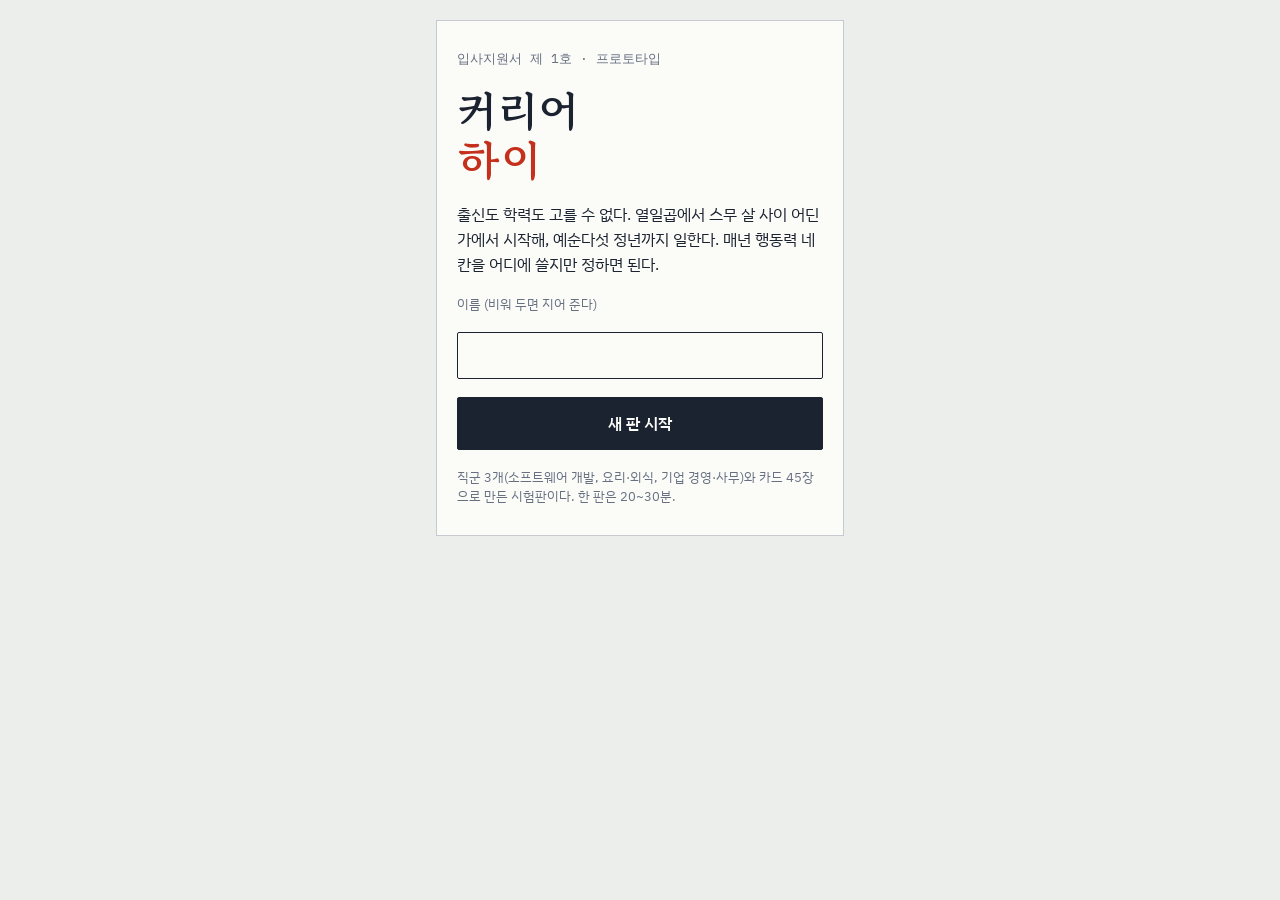
==== index.html @ 21027d97 "feat: 1판 - 첫 프로토타입 - 직군 3개(소프트웨어 개발, 요리·외식, 기업 경영·사무) - 17~20세 무작위 출발, 1턴 1년, 65세 정년 - index.html 한 " ====
<!DOCTYPE html>
<html lang="ko">
<head>
<meta charset="utf-8">
<meta name="viewport" content="width=device-width, initial-scale=1">
<title>커리어 하이 프로토타입</title>
<link rel="preconnect" href="https://fonts.googleapis.com">
<link rel="preconnect" href="https://fonts.gstatic.com" crossorigin>
<link href="https://fonts.googleapis.com/css2?family=Gowun+Batang:wght@400;700&family=IBM+Plex+Mono:wght@400;600&family=IBM+Plex+Sans+KR:wght@400;500;600&display=swap" rel="stylesheet">
<style>
/* 레이아웃: 서류철 한 권. 폭 440px 한 단, 맨 위에 명함, 아래에 이력서 양식의 표와 결재 도장. 강조는 인주색 하나. */
:root{
  --paper:#eceeeb; --sheet:#fbfbf8; --ink:#1b2330; --muted:#667080; --rule:#c6cad0; --cell:#e9ebe7;
  --stamp:#c5301c; --good:#2c7a4b; --warn:#a8690f;
  --f-display:"Gowun Batang","Nanum Myeongjo","Batang",serif;
  --f-body:"IBM Plex Sans KR","Apple SD Gothic Neo","Malgun Gothic",sans-serif;
  --f-num:"IBM Plex Mono","SFMono-Regular",Consolas,monospace;
}
@media (prefers-color-scheme: dark){
  :root:not([data-theme="light"]){
    --paper:#14171c; --sheet:#1d2128; --ink:#e8eaed; --muted:#98a1ad; --rule:#3a414c; --cell:#252a33;
    --stamp:#ff6b57; --good:#6cc48f; --warn:#e0a84a; color-scheme:dark;
  }
}
:root[data-theme="dark"]{
  --paper:#14171c; --sheet:#1d2128; --ink:#e8eaed; --muted:#98a1ad; --rule:#3a414c; --cell:#252a33;
  --stamp:#ff6b57; --good:#6cc48f; --warn:#e0a84a; color-scheme:dark;
}
*{box-sizing:border-box}
html,body{margin:0}
body{background:var(--paper);color:var(--ink);font-family:var(--f-body);font-size:16px;line-height:1.55;-webkit-text-size-adjust:100%}
#app{max-width:440px;margin:0 auto;padding:20px 16px 48px;display:flex;flex-direction:column;gap:16px}
h1,h2,h3{font-family:var(--f-display);margin:0;text-wrap:balance}
h2{font-size:20px}
p{margin:0}
button{font:inherit;color:inherit;cursor:pointer}
button:focus-visible,input:focus-visible{outline:2px solid var(--stamp);outline-offset:2px}
.num{font-family:var(--f-num);font-variant-numeric:tabular-nums}
.muted{color:var(--muted)}
.small{font-size:13px}

/* 문서 한 장 */
.sheet{background:var(--sheet);border:1px solid var(--rule);padding:16px;display:flex;flex-direction:column;gap:12px}
.doc-head{display:flex;justify-content:space-between;align-items:baseline;border-bottom:2px solid var(--ink);padding-bottom:6px}
.doc-head .no{font-family:var(--f-num);font-size:12px;color:var(--muted)}

/* 명함 */
.bizcard{background:var(--sheet);border:1px solid var(--rule);border-left:6px solid var(--ink);padding:18px 18px 16px;position:relative;min-height:132px;display:flex;flex-direction:column;gap:4px}
.bizcard .co{font-size:13px;color:var(--muted);letter-spacing:.04em}
.bizcard .nm{font-family:var(--f-display);font-weight:700;font-size:30px;letter-spacing:.12em;line-height:1.2}
.bizcard .tt{font-size:15px;font-weight:500}
.bizcard .meta{margin-top:auto;font-size:13px;color:var(--muted);display:flex;gap:10px;flex-wrap:wrap}
.nick{position:absolute;right:14px;top:14px;border:2px solid var(--stamp);color:var(--stamp);font-family:var(--f-display);font-weight:700;font-size:13px;padding:2px 8px;transform:rotate(4deg);border-radius:3px}

/* 양식 표 */
table.form{width:100%;border-collapse:collapse;font-size:14px}
table.form th,table.form td{border:1px solid var(--rule);padding:7px 9px;text-align:left;vertical-align:top}
table.form th{background:var(--cell);font-weight:500;white-space:nowrap;width:1%}
.bar{height:6px;background:var(--cell);margin-top:5px;position:relative}
.bar i{position:absolute;left:0;top:0;bottom:0;background:var(--ink)}
.bar.burn i{background:var(--warn)}
.bar.burn.hot i{background:var(--stamp)}

/* 행동력 */
.alloc{display:flex;flex-direction:column}
.alloc .row{display:grid;grid-template-columns:1fr auto;gap:8px;align-items:center;padding:9px 0;border-bottom:1px solid var(--rule)}
.alloc .row:last-child{border-bottom:0}
.alloc .lab b{font-weight:600}
.alloc .lab span{display:block;font-size:12.5px;color:var(--muted)}
.step{display:flex;align-items:center;gap:6px}
.step button{width:40px;height:40px;border:1px solid var(--ink);background:var(--sheet);font-size:20px;line-height:1;border-radius:2px}
.step button:disabled{opacity:.3;cursor:default}
.step .v{width:26px;text-align:center;font-family:var(--f-num);font-weight:600;font-size:18px}
.pips{display:flex;gap:6px}
.pips i{width:22px;height:8px;border:1px solid var(--ink)}
.pips i.on{background:var(--ink)}

/* 버튼 */
.btn{display:block;width:100%;padding:13px 14px;border:1px solid var(--ink);background:var(--ink);color:var(--sheet);font-weight:600;border-radius:2px;text-align:center}
.btn.ghost{background:transparent;color:var(--ink)}
.btn:disabled{opacity:.35;cursor:default}
.btn.choice{background:var(--sheet);color:var(--ink);text-align:left;font-weight:500}
.btn.choice small{display:block;color:var(--muted);font-weight:400;font-size:12.5px;margin-top:2px}
.btn.choice.locked{border-style:dashed;opacity:.55}
.row2{display:grid;grid-template-columns:1fr 1fr;gap:8px}
.row3{display:grid;grid-template-columns:1fr 1fr 1fr;gap:8px}
.link{background:none;border:0;padding:6px 0;color:var(--muted);text-decoration:underline;font-size:14px}
.resign{border:1px dashed var(--stamp);color:var(--stamp);background:transparent;padding:10px;border-radius:2px;font-size:14px}

/* 결재 도장 */
.stamp{width:92px;height:92px;border:4px solid var(--stamp);border-radius:50%;color:var(--stamp);display:flex;flex-direction:column;align-items:center;justify-content:center;font-family:var(--f-display);font-weight:700;transform:rotate(-9deg);flex:none;animation:slam .35s cubic-bezier(.2,1.4,.4,1) both}
.stamp b{font-size:40px;line-height:1}
.stamp span{font-size:11px;letter-spacing:.1em}
@keyframes slam{from{transform:rotate(-9deg) scale(2.2);opacity:0}to{transform:rotate(-9deg) scale(1);opacity:1}}
@media (prefers-reduced-motion: reduce){.stamp{animation:none}}
.yr-top{display:flex;gap:14px;align-items:center}

.news{border-left:3px solid var(--stamp);padding:2px 0 2px 10px;font-size:14px}
.delta{display:flex;flex-wrap:wrap;gap:6px}
.chip{font-size:12.5px;border:1px solid var(--rule);padding:1px 7px;border-radius:999px;font-family:var(--f-num)}
.chip.up{color:var(--good);border-color:var(--good)}
.chip.dn{color:var(--stamp);border-color:var(--stamp)}
ul.lines{margin:0;padding:0;list-style:none;display:flex;flex-direction:column;gap:6px;font-size:14.5px}
ul.lines li{padding-left:12px;position:relative}
ul.lines li::before{content:"";position:absolute;left:0;top:.7em;width:5px;height:1px;background:var(--ink)}
.shame{color:var(--stamp)}
.gap-row td{color:var(--muted);font-style:normal}
.gap-row button{background:none;border:0;padding:0;color:var(--muted);text-decoration:underline;font-size:13px}
.hero-title{font-family:var(--f-display);font-weight:700;font-size:44px;letter-spacing:.06em;line-height:1.1}
.hero-title em{font-style:normal;color:var(--stamp)}
input[type=text]{font:inherit;color:inherit;background:var(--sheet);border:1px solid var(--ink);padding:10px;border-radius:2px;width:100%}
.note{font-size:12.5px;color:var(--muted)}
</style>
</head>
<body>
<div id="app"></div>
<script>
"use strict";
/* ============ 데이터 (웹 버전에서 JSON 파일로 분리) ============ */
const RULES = {
  retireAge: 65, slots: 4, burnSlotCut: 70,
  grade: [["S",40,4,8],["A",30,3,5],["B",18,2,3],["C",8,1,0],["D",-999,0,0]],
  promo: [null,
    {pp:4, min:{skill:20}}, {pp:8, min:{skill:35}}, {pp:12, min:{skill:50, rep:40}},
    {pp:16, min:{skill:65, rep:55, net:50}}, {pp:20, min:{skill:80, rep:70, net:65}}],
  salary: [0,3000,4500,6500,9000,15000,30000],
  profitUnit: [0,2000,5000,15000,50000,200000,500000]
};
const STAT = {skill:"능력", rep:"평판", net:"인맥", burn:"번아웃", money:"자금"};

const ORIGINS = [
  {id:"chaebol", name:"재벌가 막내", w:2, fx:{money:50000, net:20}, edu:{univ:6,college:2,work:1}, hs:{gen:8,voc:1}, desc:"자금 5억, 인맥 +20. 부모님 찬스를 쓸 수 있다."},
  {id:"pro", name:"전문직 집안", w:8, fx:{skill:10, money:5000}, edu:{univ:6,college:2,work:1}, hs:{gen:8,voc:1}, desc:"능력 +10, 자금 5,000만 원."},
  {id:"shop", name:"자영업 집안", w:14, fx:{money:2000}, edu:{univ:3,college:3,work:3}, hs:{gen:5,voc:4}, desc:"자금 2,000만 원. 가업을 이을 기회가 온다."},
  {id:"civil", name:"공무원 집안", w:10, fx:{rep:5}, edu:{univ:5,college:3,work:1}, hs:{gen:7,voc:2}, desc:"평판 +5."},
  {id:"office", name:"평범한 회사원 집안", w:26, fx:{}, edu:{univ:4,college:3,work:2}, hs:{gen:6,voc:3}, desc:"보정 없음. 제약도 없다."},
  {id:"working", name:"맞벌이 서민 집안", w:20, fx:{}, edu:{univ:3,college:3,work:3}, hs:{gen:5,voc:4}, desc:"번아웃이 10% 덜 쌓인다."},
  {id:"farm", name:"시골 농가", w:10, fx:{net:-5}, edu:{univ:2,college:3,work:4}, hs:{gen:4,voc:5}, desc:"인맥 -5."},
  {id:"poor", name:"형편이 어려운 집", w:10, fx:{money:-1000}, edu:{univ:2,college:3,work:5}, hs:{gen:4,voc:5}, desc:"학자금 빚 1,000만 원. 능력이 10% 빨리 자란다."}
];
const TRAITS_GOOD = [
  {id:"steel", name:"강철 체력", desc:"업무로 쌓이는 번아웃 -25%"},
  {id:"talk", name:"말발", desc:"인맥 행동 효과 +50%"},
  {id:"hands", name:"금손", desc:"능력 성장 +25%"},
  {id:"sense", name:"눈치 백단", desc:"확률 선택지의 성공률이 보인다"},
  {id:"lucky", name:"운빨", desc:"확률 판정 +10%p"},
  {id:"thrift", name:"짠돌이", desc:"매년 자금 +5% (최대 500만 원)"}
];
const TRAITS_BAD = [
  {id:"glass", name:"유리 멘탈", desc:"사건으로 쌓이는 번아웃 +50%"},
  {id:"sleepy", name:"아침잠", desc:"가끔 지각해서 성과가 깎인다"},
  {id:"gullible", name:"팔랑귀", desc:"투자 결과가 나빠진다"},
  {id:"blunt", name:"직설 화법", desc:"가끔 말실수로 평판이 깎인다"},
  {id:"workaholic", name:"워커홀릭", desc:"휴식 효과 -30%"},
  {id:"softie", name:"사람 좋음", desc:"가끔 남의 일을 떠맡는다"}
];
const EDU = {gen:"일반고", voc:"특성화고", univ:"4년제 대학", college:"전문대"};
const JOBS = {
  dev:{name:"소프트웨어 개발", peak:"테크 기업 대표", rate:1.2, cost:2000,
    titles:["","수습 개발자","주니어 개발자","시니어 개발자","개발 팀장","기술 이사","테크 기업 대표"],
    ftitles:["","1인 개발자","스타트업 대표","법인 대표","중소 IT기업 대표","중견 IT기업 대표","테크 기업 회장"],
    big:["네모소프트","한빛테크","오로라랩스"], small:["코드공방","바닐라스튜디오","모서리소프트"], mine:["랩스","소프트","테크"],
    eduW:{univ:3,college:2,voc:2,gen:1}, eduBonus:{univ:15,college:8,voc:6,gen:0}},
  cook:{name:"요리·외식", peak:"외식 그룹 회장", rate:0.75, cost:5000,
    titles:["","주방 막내","라인 쿡","수셰프","헤드 셰프","총괄 셰프","외식 그룹 총괄 대표"],
    ftitles:["","작은 가게 사장","맛집 사장","다점포 사장","프랜차이즈 대표","외식 기업 대표","외식 그룹 회장"],
    big:["호텔 그랑서울","미식당 본점","라메종"], small:["골목식당 온기","동네밥상","한그릇"], mine:["식당","키친","집"],
    eduW:{univ:1,college:3,voc:3,gen:2}, eduBonus:{univ:6,college:10,voc:10,gen:2}},
  office:{name:"기업 경영·사무", peak:"대기업 회장", rate:1.0, cost:3000,
    titles:["","사원","대리","과장","부장","임원","대표이사 회장"],
    ftitles:["","1인 사업자","소규모 팀 대표","법인 대표","중소기업 대표","중견기업 대표","대기업 회장"],
    big:["대성그룹","한울물산","미래홀딩스"], small:["새봄상사","다온기획","우리산업"], mine:["컴퍼니","상사","홀딩스"],
    eduW:{univ:3,college:2,voc:1,gen:1}, eduBonus:{univ:15,college:8,voc:3,gen:0}}
};
const BOSSES = {
  mentor:{name:"멘토형", desc:"매년 능력 +2"},
  credit:{name:"공 가로채기형", desc:"성과가 15% 깎인다"},
  handsoff:{name:"방임형", desc:"간섭도 도움도 없다"},
  overtime:{name:"야근형", desc:"성과 +10%, 업무 번아웃 +2"}
};
const ERAS = [
  {id:"recession", text:"경기 불황. 채용이 얼어붙고 지갑이 닫혔다.", perf:{dev:.85,cook:.85,office:.85}},
  {id:"boom", text:"경기 호황. 어디든 사람이 모자라다.", perf:{dev:1.1,cook:1.1,office:1.1}},
  {id:"tech", text:"신기술 붐. 개발자 몸값이 치솟는다.", perf:{dev:1.25,cook:1,office:1}},
  {id:"food", text:"미식 열풍. 식당마다 줄이 늘어섰다.", perf:{dev:1,cook:1.25,office:1}}
];
const SURNAMES = ["김","이","박","최","정","강","조","윤","장","임","한","오"];
const GIVEN = ["서연","민준","지우","도윤","하은","준호","수아","현우","예린","태양","소희","건우","유나","재민","다은","시우"];

const ACTIONS = {
  school:[["study","공부","능력 +4 · 번아웃 +3"],["part","알바","자금 +300만 · 번아웃 +5"],["club","대외활동","인맥 +4 · 평판 +2"],["rest","휴식","번아웃 -15"]],
  rest:[["study","취업 준비","능력 +4 · 번아웃 +3"],["part","알바","자금 +300만 · 번아웃 +5"],["network","인맥","인맥 +5 · 자금 -100만"],["rest","휴식","번아웃 -15"]],
  career:[["work","업무","성과 ↑ · 번아웃 +8"],["study","자기계발","능력 +4 · 번아웃 +3"],["network","인맥","인맥 +5 · 평판 +1 · 자금 -100만"],["rest","휴식","번아웃 -15"],["invest","부업·투자","자금 500만을 건다 (30세부터)"]],
  founder:[["work","사업","성과 ↑ · 번아웃 +8"],["study","자기계발","능력 +4 · 번아웃 +3"],["network","영업·인맥","인맥 +5 · 평판 +1 · 자금 -100만"],["rest","휴식","번아웃 -15"],["invest","부업·투자","자금 500만을 건다 (30세부터)"]]
};

/* 이벤트 카드. when의 조건을 모두 만족해야 나온다. */
const CARDS = [
 /* ---- 필수 카드 ---- */
 {id:"after_high", required:true, title:"졸업을 앞두고", text:"담임이 진로 희망서를 나눠 준다. 칸은 하나뿐이다.", choices:[
   {text:"4년제 대학에 간다", hint:"능력 22 이상 · 등록금 2,000만 원", require:{skill:22}, effects:{money:-2000, do:"go_univ"}, result:"합격 통지서가 왔다. 4년이 시작된다."},
   {text:"전문대에 간다", hint:"등록금 1,000만 원", effects:{money:-1000, do:"go_college"}, result:"2년 뒤에는 현장에 있을 것이다."},
   {text:"바로 일을 시작한다", effects:{do:"go_work"}, result:"교복을 벗자마자 이력서를 쓴다."}]},
 {id:"job_apply", required:true, title:"지원서를 쓴다", text:"{jobname} 분야로 가려 한다. 어디에 낼까.", choices:[
   {text:"이름 있는 곳에 지원한다", hint:"붙으면 연봉이 높다", chance:30, chanceFn:"apply", success:{effects:{do:"join_big"}, result:"합격. 사원증에 내 이름이 찍혔다."}, fail:{effects:{do:"apply_fail"}, result:"최종 면접 탈락. 1년을 더 준비한다.", shame:"최종 면접에서 떨어졌다"}},
   {text:"작은 곳에서 시작한다", hint:"확정 합격 · 연봉은 낮다", effects:{do:"join_small"}, result:"면접 본 날 바로 출근 날짜가 잡혔다."},
   {text:"부모님 찬스를 쓴다", hint:"재벌가 전용 · 평판 -8", when:{origin:"chaebol"}, effects:{rep:-8, do:"join_big", flag:"nepo"}, result:"면접은 없었다. 다들 내가 누구 아들딸인지 안다.", shame:"낙하산으로 입사했다"},
   {text:"다른 분야로 방향을 튼다", hint:"지망을 바꾸고 작은 곳에 입사", effects:{do:"switch_job"}, result:"계획에 없던 길이다. 일단 가 본다."}]},
 {id:"peak_review", required:true, title:"정점 심사", text:"마지막 한 자리다. {peak} 자리를 두고 이사회가 열린다.", choices:[
   {text:"정면으로 나선다", chance:55, chanceStat:"rep", success:{effects:{do:"peak"}, result:"만장일치는 아니었다. 그래도 내 이름이 불렸다."}, fail:{effects:{pp:-10}, result:"다른 이름이 불렸다. 몇 년 더 기다려야 한다.", shame:"정점 심사에서 밀렸다"}},
   {text:"인맥을 총동원한다", hint:"인맥 75 이상", require:{net:75}, effects:{do:"peak", net:-10}, result:"전화 스무 통. 표는 미리 정해져 있었다."},
   {text:"올해는 물러선다", effects:{pp:-4, rep:2}, result:"때가 아니라고 판단했다."}]},
 {id:"peak_choice", required:true, title:"정상에서", text:"올라올 곳은 다 올라왔다. 이제 어떻게 할까.", choices:[
   {text:"박수 칠 때 떠난다", effects:{do:"retire_now"}, result:"퇴임사는 짧게 썼다."},
   {text:"정년까지 자리를 지킨다", effects:{}, result:"아직 할 일이 남았다."}]},
 {id:"resign", required:true, title:"사직서", text:"서랍 속 봉투를 꺼냈다. 정말 낼까.", choices:[
   {text:"내고 이직을 준비한다", hint:"1년 준비 뒤 재취업", effects:{do:"quit_move"}, result:"책상을 비우는 데 20분이 걸렸다."},
   {text:"내고 창업한다", hint:"창업 자금 {cost}", effects:{do:"found"}, result:"퇴직금이 곧 자본금이다."},
   {text:"다시 넣어 둔다", effects:{}, result:"봉투는 서랍으로 돌아갔다."}]},
 /* ---- 학창 시절 ---- */
 {id:"exam", when:{track:"school"}, w:10, title:"시험 전날 밤", text:"범위는 넓고 밤은 짧다.", choices:[
   {text:"밤을 새운다", effects:{skill:3, burn:6}, result:"아침 해를 보며 마지막 장을 넘겼다."},
   {text:"그냥 잔다", effects:{burn:-5}, result:"컨디션은 최고였다. 점수는 아니었다."}]},
 {id:"club", when:{track:"school"}, once:true, w:8, title:"동아리 권유", text:"선배가 전단지를 내민다. \"우리 분위기 좋아.\"", choices:[
   {text:"가입한다", effects:{net:6, burn:2}, result:"분위기는 정말 좋았다. 일도 많았다."},
   {text:"공부할 시간이 없다", effects:{skill:2}, result:"도서관 자리를 지켰다."}]},
 {id:"contest", when:{track:"school", age:[19,24]}, w:8, title:"공모전 팀원 모집", text:"상금 300만 원. 마감은 2주 뒤.", choices:[
   {text:"참가한다", check:{stat:"skill", min:24}, effects:{burn:5}, success:{effects:{rep:5, money:100, resume:"공모전 수상"}, result:"장려상. 이력서에 쓸 한 줄이 생겼다."}, fail:{effects:{}, result:"예선 탈락. 2주가 사라졌다.", shame:"공모전 예선에서 떨어졌다"}},
   {text:"넘긴다", effects:{}, result:"다음 기회에."}]},
 /* ---- 공통: 커리어 ---- */
 {id:"fri_report", when:{track:"career", stage:[1,3]}, w:10, title:"금요일 6시의 보고서", text:"퇴근 5분 전, 상사가 말했다. \"이거 월요일 아침까지.\"", choices:[
   {text:"남아서 고친다", effects:{perf:5, burn:6}, result:"사무실 불은 내가 껐다."},
   {text:"월요일에 하겠다고 한다", effects:{do:"fri_refuse"}, result:"가방을 들었다."},
   {text:"동기에게 부탁한다", when:{hasRival:true}, effects:{net:-3, like:-1}, result:"{rival}의 답장은 한 글자였다. \"하.\""}]},
 {id:"dinner", when:{track:"career", stage:[1,4]}, w:9, title:"회식 자리 배치", text:"고깃집 긴 테이블. 빈자리는 두 곳이다.", choices:[
   {text:"상사 옆에 앉는다", effects:{net:4, rep:2, burn:5}, result:"고기는 내가 다 구웠다."},
   {text:"구석에 앉는다", effects:{burn:1}, result:"조용히 먹고 조용히 빠졌다."},
   {text:"선약이 있다고 한다", effects:{burn:-4, net:-3}, result:"집에 가서 라면을 끓였다."}]},
 {id:"headhunter", when:{track:"career", stage:[2,5], min:{rep:35}}, w:8, title:"헤드헌터의 전화", text:"\"지금 통화 괜찮으세요? 좋은 자리가 있어서요.\"", choices:[
   {text:"옮긴다", hint:"연봉 +20% · 상사가 바뀐다", effects:{do:"move"}, result:"새 사원증, 새 자리, 새 상사."},
   {text:"연봉 협상 카드로 쓴다", chance:50, chanceStat:"rep", success:{effects:{salaryPct:8}, result:"인사팀이 숫자를 고쳐 왔다."}, fail:{effects:{rep:-5}, result:"\"그럼 가셔도 됩니다.\" 못 들은 걸로 했다.", shame:"이직 카드로 협상하다 망신당했다"}},
   {text:"끊는다", effects:{rep:1}, result:"번호는 저장해 뒀다."}]},
 {id:"reorg", when:{track:"career", stage:[1,5]}, w:7, title:"갑작스러운 조직개편", text:"월요일 아침, 조직도가 통째로 바뀌었다.", choices:[
   {text:"새 상사에게 먼저 인사한다", effects:{net:3, do:"reboss"}, result:"새 상사는 {bossname}이다."},
   {text:"하던 일을 한다", effects:{perf:3, do:"reboss"}, result:"자리만 옮겼다. 새 상사는 {bossname}이다."}]},
 {id:"mentee", when:{track:"career", stage:[2,4]}, w:7, title:"신입의 사수", text:"신입이 내 옆자리에 앉았다. 질문이 많다.", choices:[
   {text:"하나하나 가르친다", effects:{rep:4, net:2, perf:-3, burn:4}, result:"1년 뒤 신입은 내 일을 절반 가져갔다."},
   {text:"매뉴얼을 준다", chance:75, success:{effects:{}, result:"알아서 잘 컸다."}, fail:{effects:{rep:-4}, result:"신입이 석 달 만에 나갔다. 다들 나를 본다.", shame:"맡은 신입이 석 달 만에 퇴사했다"}}]},
 {id:"mistake", when:{track:"career", stage:[1,4]}, w:9, title:"내 실수로 터진 사고", text:"아직 아무도 모른다. 원인은 내가 지난주에 한 작업이다.", choices:[
   {text:"바로 보고한다", effects:{rep:2, perf:-4}, result:"혼났다. 그리고 끝났다."},
   {text:"조용히 덮는다", chance:55, success:{effects:{}, result:"아무도 몰랐다."}, fail:{effects:{rep:-12, perf:-6}, result:"로그에 내 이름이 남아 있었다.", shame:"사고를 덮으려다 들켰다"}},
   {text:"동기에게 SOS를 친다", when:{hasRival:true}, effects:{like:-1, perf:-1}, result:"{rival} 덕에 새벽에 수습했다. 빚이 생겼다."}]},
 {id:"inhouse", when:{track:"career", stage:[1,3]}, w:6, title:"사내 공모전", text:"대상은 특진 가점. 마감은 다음 주.", choices:[
   {text:"낸다", check:{stat:"skill", min:40}, effects:{burn:6}, success:{effects:{pp:2, rep:5, resume:"사내 공모전 대상"}, result:"대상. 사장과 악수하는 사진이 사보에 실렸다."}, fail:{effects:{}, result:"참가상으로 텀블러를 받았다."}},
   {text:"본업에 집중한다", effects:{perf:2}, result:"텀블러는 이미 세 개 있다."}]},
 {id:"checkup", when:{track:["career","founder"], age:[35,64], min:{burn:50}}, w:8, title:"건강검진 결과", text:"빨간 글씨가 세 줄이다. 의사는 \"쉬셔야 합니다\"라고 했다.", choices:[
   {text:"운동을 시작한다", effects:{money:-200, burn:-15}, result:"헬스장 사물함에 운동화를 넣었다."},
   {text:"다음에 본다", effects:{burn:10}, result:"결과지는 서랍 맨 아래에 넣었다.", shame:"건강검진 결과를 모른 척했다"}]},
 {id:"wedding", when:{age:[27,36], track:["career","founder"]}, w:6, title:"청첩장 러시", text:"이번 달에만 모바일 청첩장이 다섯 장 왔다.", choices:[
   {text:"다 간다", effects:{money:-500, net:6}, result:"뷔페 메뉴를 외웠다."},
   {text:"가까운 사람만 챙긴다", effects:{money:-200, net:2}, result:"적당한 선을 지켰다."},
   {text:"읽지 않는다", effects:{net:-4}, result:"단체방이 조용해졌다."}]},
 {id:"vacation", when:{track:"career", min:{burn:60}}, w:9, title:"연차가 20일 남았다", text:"인사팀 메일. \"미사용 연차는 소멸됩니다.\"", choices:[
   {text:"2주를 통째로 쓴다", effects:{burn:-25, perf:-5}, result:"돌아오니 메일이 412통이었다."},
   {text:"안 쓴다", effects:{perf:3, burn:8}, result:"연차는 소멸됐다. 나도 조금 소멸됐다."}]},
 {id:"politics", when:{track:"career", stage:[3,5]}, w:8, title:"두 임원의 줄", text:"엘리베이터에서 전무가 물었다. \"자네는 누구 사람인가?\"", choices:[
   {text:"전무 쪽에 선다", chance:50, chanceStat:"net", success:{effects:{pp:3, net:4}, result:"전무가 부사장이 됐다. 나도 같이 올라간다."}, fail:{effects:{pp:-3, rep:-4}, result:"전무가 먼저 집에 갔다.", shame:"줄을 잘못 섰다"}},
   {text:"\"회사 사람입니다\"", effects:{rep:3}, result:"전무는 웃었다. 무슨 뜻의 웃음인지는 모른다."}]},
 {id:"gradschool", when:{track:"career", stage:[1,4], age:[25,45]}, once:true, w:6, title:"야간 대학원", text:"합격하면 2년간 저녁이 없다.", choices:[
   {text:"다닌다", hint:"자금 -1,500만 원", effects:{money:-1500, skill:10, burn:10, resume:"야간 대학원 석사 수료"}, result:"졸업식 날에도 야근이 있었다."},
   {text:"지금도 벅차다", effects:{burn:-2}, result:"원서는 넣지 않았다."}]},
 {id:"startup_itch", when:{track:"career", stage:[2,5], age:[28,50]}, w:6, title:"창업의 유혹", text:"퇴근길에 임대 문의가 붙은 자리를 봤다. 자꾸 계산기를 두드리게 된다.", choices:[
   {text:"사표 내고 창업한다", hint:"창업 자금 {cost}", effects:{do:"found"}, result:"명함을 새로 팠다. 직함은 대표다."},
   {text:"주말에만 해 본다", effects:{skill:3, burn:6, money:300}, result:"주말이 없어졌다. 통장은 조금 불었다."},
   {text:"접는다", effects:{}, result:"임대 문의는 다음 달에 떼어졌다."}]},
 {id:"rival_offer", when:{track:"career", age:[28,42], rivalLike:3, min:{money:3000}}, once:true, w:9, title:"동기의 사업 제안", text:"{rival}이 소주잔을 내려놓고 말했다. \"나랑 나가서 하나 차리자.\"", choices:[
   {text:"같이 나간다", effects:{do:"found_with_rival"}, result:"사무실은 작았다. 책상은 둘이었다."},
   {text:"돈만 넣는다", effects:{money:-2000, flag:"rival_invest", like:1}, result:"2,000만 원을 보냈다. 결과는 몇 년 뒤에 안다."},
   {text:"거절한다", effects:{like:-1, do:"rival_leaves"}, result:"{rival}은 혼자 나갔다."}]},
 {id:"rival_result", when:{flag:"rival_invest", noflag:"rival_paid", age:[33,64]}, once:true, w:30, title:"동기 회사의 소식", text:"{rival}에게서 오랜만에 전화가 왔다.", choices:[
   {text:"받는다", chance:55, success:{effects:{money:9000, flag:"rival_paid"}, result:"\"상장했어. 네 몫 보낸다.\""}, fail:{effects:{flag:"rival_paid"}, result:"\"미안하다.\" 그게 전부였다.", shame:"동기 회사에 넣은 2,000만 원이 사라졌다"}}]},
 {id:"team_exit", when:{track:"career", stage:[4,4], min:{net:45}}, once:true, w:8, title:"팀을 데리고 나갈까", text:"임원 승진 심사를 앞두고, 팀원 셋이 따로 보자고 했다. \"나가시면 저희도 갑니다.\"", choices:[
   {text:"팀과 함께 독립한다", effects:{do:"found_team"}, result:"첫날부터 직원이 셋이다."},
   {text:"남아서 승진을 노린다", effects:{pp:2}, result:"그 얘기는 없던 일이 됐다."}]},
 /* ---- 창업 ---- */
 {id:"first_deal", when:{track:"founder", stage:[1,1]}, once:true, w:20, title:"첫 손님", text:"개업 3주째. 드디어 문이 열렸다.", choices:[
   {text:"남는 게 없어도 퍼 준다", effects:{rep:6, money:-200}, result:"그 손님이 다음 주에 일행을 데려왔다."},
   {text:"정가대로 받는다", effects:{money:200, perf:3}, result:"첫 매출 영수증을 벽에 붙였다."}]},
 {id:"key_leave", when:{track:"founder", stage:[2,5]}, w:9, title:"핵심 인력의 사표", text:"제일 믿던 직원이 봉투를 내밀었다.", choices:[
   {text:"연봉을 올려 붙잡는다", effects:{do:"pay_unit"}, result:"봉투는 돌려줬다. 통장이 가벼워졌다."},
   {text:"보내 준다", effects:{perf:-8, rep:2}, result:"송별회는 크게 했다."}]},
 {id:"invest_offer", when:{track:"founder", stage:[2,4], min:{rep:40}}, once:true, w:8, title:"투자 제안", text:"명함에 '파트너'라고 적힌 사람이 찾아왔다.", choices:[
   {text:"받는다", effects:{do:"take_invest", pp:2}, result:"통장에 0이 늘었다. 보고할 사람도 늘었다."},
   {text:"내 속도로 간다", effects:{rep:3}, result:"명함은 받아 뒀다."}]},
 {id:"acquire", when:{track:"founder", stage:[3,5]}, once:true, w:6, title:"인수 제안", text:"큰 회사가 숫자를 불렀다. 생각보다 큰 숫자다.", choices:[
   {text:"판다", hint:"임원으로 합류한다", effects:{do:"sell"}, result:"간판이 바뀌었다. 나는 임원실로 출근한다."},
   {text:"안 판다", effects:{rep:4}, result:"\"다음에 다시 오겠습니다.\""}]},
 {id:"tax", when:{track:"founder", stage:[2,5]}, w:7, title:"세무조사 통지", text:"등기 우편이 왔다. 봉투가 두껍다.", choices:[
   {text:"세무사를 쓴다", effects:{do:"pay_small"}, result:"돈으로 해결되는 문제였다."},
   {text:"직접 대응한다", check:{stat:"skill", min:55}, success:{effects:{rep:2}, result:"영수증 상자 열두 개를 직접 들고 갔다. 문제없음."}, fail:{effects:{do:"pay_unit", rep:-4}, result:"추징금이 나왔다.", shame:"세무조사에서 추징금을 맞았다"}}]},
 /* ---- 소프트웨어 개발 ---- */
 {id:"dev_bug", when:{job:"dev", track:"career", stage:[2,4]}, w:10, title:"출시 3일 전, 치명적 버그", text:"QA에서 결제가 두 번 되는 버그가 올라왔다.", choices:[
   {text:"출시를 미룬다", effects:{rep:3, perf:-5}, result:"일정은 밀렸지만 사고는 없었다."},
   {text:"밤새워 고친다", check:{stat:"skill", min:55}, effects:{burn:12}, success:{effects:{perf:10}, result:"새벽 4시, 버그가 잡혔다."}, fail:{effects:{rep:-8}, result:"고친 줄 알았던 버그가 출시 날 터졌다.", shame:"출시 날 결제 버그를 터뜨렸다"}},
   {text:"일단 내고 패치한다", chance:50, success:{effects:{perf:4}, result:"아무도 눈치채지 못했다."}, fail:{effects:{rep:-10}, result:"환불 문의가 2천 건 들어왔다.", shame:"버그를 알고도 출시했다"}}]},
 {id:"dev_oncall", when:{job:"dev", track:"career", stage:[1,4]}, w:9, title:"새벽 3시의 장애 호출", text:"휴대폰이 운다. 서버가 죽었다.", choices:[
   {text:"바로 접속한다", effects:{perf:5, burn:7}, result:"해 뜰 때 복구했다."},
   {text:"무음으로 돌린다", chance:40, success:{effects:{burn:-2}, result:"아침에 보니 누가 고쳐 놨다."}, fail:{effects:{rep:-8}, result:"아침 회의의 주제는 나였다.", shame:"장애 호출을 무음으로 돌렸다"}}]},
 {id:"dev_legacy", when:{job:"dev", track:"career", stage:[2,4]}, w:7, title:"10년 묵은 코드", text:"주석에 적혀 있다. \"건드리지 마시오. 이유는 모름.\"", choices:[
   {text:"갈아엎자고 제안한다", check:{stat:"skill", min:50}, effects:{burn:6}, success:{effects:{rep:6, perf:6}, result:"석 달 뒤 배포 시간이 절반이 됐다."}, fail:{effects:{perf:-6}, result:"건드리지 말라는 데는 이유가 있었다.", shame:"레거시를 갈아엎다 서비스를 멈췄다"}},
   {text:"주석을 한 줄 보탠다", effects:{}, result:"\"나도 모름.\""}]},
 {id:"dev_oss", when:{job:"dev", min:{skill:45}}, once:true, w:6, title:"오픈소스가 화제", text:"주말에 올린 라이브러리에 별이 3천 개 달렸다.", choices:[
   {text:"컨퍼런스 발표를 수락한다", effects:{rep:8, net:5, burn:4, resume:"개발자 컨퍼런스 발표"}, result:"발표 자료의 첫 장은 고양이 사진이었다."},
   {text:"조용히 관리만 한다", effects:{rep:3, skill:2}, result:"이슈가 200개 쌓였다."}]},
 /* ---- 요리·외식 ---- */
 {id:"cook_critic", when:{job:"cook", stage:[2,5]}, w:9, title:"평론가의 방문", text:"7번 테이블. 혼자 와서 메모를 한다.", choices:[
   {text:"시그니처 메뉴를 낸다", check:{stat:"skill", min:55}, success:{effects:{rep:10, perf:8}, result:"별 넷. 예약 전화가 멈추지 않는다."}, fail:{effects:{rep:-6}, result:"\"의욕은 접시 밖으로 넘쳤다.\"", shame:"평론가에게 혹평을 받았다"}},
   {text:"늘 하던 대로 낸다", effects:{rep:2}, result:"\"무난하다.\" 무난한 평이었다."}]},
 {id:"cook_burn", when:{job:"cook", track:"career", stage:[1,3]}, w:8, title:"튀김 솥 앞에서", text:"기름이 튀었다. 손등이 벌겋다. 주문은 열두 개가 밀렸다.", choices:[
   {text:"찬물에 대고 계속한다", effects:{perf:4, burn:10}, result:"흉터가 하나 늘었다."},
   {text:"병원에 간다", effects:{perf:-4, burn:-2}, result:"돌아오니 선배가 내 자리를 메우고 있었다."}]},
 {id:"cook_tv", when:{job:"cook", min:{rep:50}}, once:true, w:7, title:"방송 출연 제안", text:"요리 경연 프로그램 작가의 전화다.", choices:[
   {text:"나간다", chance:60, chanceStat:"skill", success:{effects:{rep:12, net:8, resume:"요리 경연 프로그램 출연"}, result:"8강. 가게 앞에 줄이 생겼다."}, fail:{effects:{rep:-8}, result:"1회전에서 소스를 태웠다. 그 장면이 예고편에 쓰였다.", shame:"방송에서 소스를 태웠다"}},
   {text:"주방을 지킨다", effects:{rep:2}, result:"TV는 가게에서 틀어 놨다."}]},
 {id:"cook_rent", when:{job:"cook", track:"founder", stage:[1,3], noflag:"landlord"}, w:9, title:"건물주의 통보", text:"\"다음 달부터 월세 50 올려요.\"", choices:[
   {text:"받아들인다", effects:{money:-600}, result:"계약서에 도장을 찍었다."},
   {text:"옆 동네로 옮긴다", effects:{money:-3000, rep:-3}, result:"단골 절반이 따라왔다."},
   {text:"무리해서 건물을 산다", hint:"자금 -5,000만 원 · 다시는 월세 걱정이 없다", effects:{money:-5000, perf:8, flag:"landlord"}, result:"이제 내가 건물주다. 은행의 건물이기도 하다."}]},
 {id:"cook_price", when:{job:"cook", track:"founder"}, w:7, title:"식자재 값 폭등", text:"양파 한 망이 두 배가 됐다.", choices:[
   {text:"가격을 올린다", effects:{rep:-4, perf:4}, result:"메뉴판에 스티커를 덧붙였다."},
   {text:"그대로 버틴다", effects:{do:"pay_small", rep:3}, result:"단골이 \"여긴 안 올렸네\" 했다."}]},
 /* ---- 기업 경영·사무 ---- */
 {id:"off_pt", when:{job:"office", track:"career", stage:[2,4]}, w:9, title:"임원 보고", text:"내일 9시. 장표는 40장. 임원은 3장에서 질문할 것이다.", choices:[
   {text:"밤새 예상 질문을 뽑는다", check:{stat:"skill", min:45}, effects:{burn:7}, success:{effects:{perf:10, rep:4}, result:"3장에서 질문이 나왔다. 준비한 답이었다."}, fail:{effects:{perf:-3}, result:"질문은 39장에서 나왔다."}},
   {text:"무난하게 넘긴다", effects:{perf:2}, result:"\"수고했어요.\" 그게 끝이었다."}]},
 {id:"off_excel", when:{job:"office", track:"career", stage:[1,3]}, w:8, title:"엑셀 한 칸", text:"이미 보낸 견적서에서 0이 하나 빠진 걸 발견했다.", choices:[
   {text:"거래처에 전화한다", effects:{rep:-2, perf:-2}, result:"\"저희도 이상하다 했어요.\""},
   {text:"정정 메일만 보낸다", chance:50, success:{effects:{}, result:"아무도 원본을 안 봤다."}, fail:{effects:{rep:-9, perf:-5}, result:"거래처는 원본 금액으로 결재를 올린 뒤였다.", shame:"견적서에서 0을 하나 빼먹었다"}}]},
 {id:"off_abroad", when:{job:"office", track:"career", stage:[2,4]}, once:true, w:6, title:"해외 지사 발령", text:"3년, 아는 사람 없는 도시. 다녀오면 가점이 붙는다.", choices:[
   {text:"간다", effects:{skill:8, net:-5, pp:2, resume:"해외 지사 근무"}, result:"돌아올 때는 캐리어가 세 개였다."},
   {text:"고사한다", effects:{rep:-2}, result:"발령은 옆자리 대리가 받았다."}]},
 /* ---- 출신 ---- */
 {id:"family_biz", when:{origin:"shop", age:[25,38], track:"career"}, once:true, w:12, title:"가업을 이으라는 전화", text:"아버지가 말했다. \"허리가 예전 같지 않다.\"", choices:[
   {text:"내려가서 잇는다", hint:"창업 자금 없이 2단계로 시작", effects:{do:"found_family"}, result:"간판은 그대로 두고 대표 이름만 바꿨다."},
   {text:"내 길을 간다", effects:{burn:3}, result:"전화를 끊고 한참 서 있었다."}]},
 {id:"parent_expect", when:{origin:"pro", track:"career", stage:[1,2]}, once:true, w:10, title:"명절의 질문", text:"\"그래서 그 일은 언제까지 할 거니?\"", choices:[
   {text:"웃고 넘긴다", effects:{burn:4}, result:"전을 세 접시 부쳤다."},
   {text:"보여 주겠다고 한다", effects:{skill:3, burn:6}, result:"연휴 내내 일했다."}]}
];

/* ============ 엔진 (화면과 분리) ============ */
function rnd(s){ s.seed=(s.seed+0x6D2B79F5)|0; let t=s.seed; t=Math.imul(t^(t>>>15),t|1); t^=t+Math.imul(t^(t>>>7),t|61); return ((t^(t>>>14))>>>0)/4294967296; }
function ri(s,a,b){ return a+Math.floor(rnd(s)*(b-a+1)); }
function pick(s,arr){ return arr[Math.floor(rnd(s)*arr.length)]; }
function wpick(s,arr,wf){ let tot=0; for(const x of arr) tot+=wf(x); let r=rnd(s)*tot; for(const x of arr){ r-=wf(x); if(r<0) return x; } return arr[arr.length-1]; }
function clampStats(s){ for(const k of ["skill","rep","net","burn"]) s.stats[k]=Math.max(0,Math.min(100,Math.round(s.stats[k]))); s.stats.money=Math.round(s.stats.money); if(s.stats.burn>s.maxBurn) s.maxBurn=s.stats.burn; }
function has(s,t){ return s.traits.indexOf(t)>=0; }
function job(s){ return JOBS[s.job]; }
function titleOf(s){
  if(s.track==="school") return (s.edu==="univ"||s.edu==="college")?"대학생":"고등학생";
  if(s.track==="rest") return s.everJoined?"구직 중":"취업 준비생";
  return (s.track==="founder"?job(s).ftitles:job(s).titles)[s.stage];
}
function orgOf(s){
  if(s.track==="school") return EDU[s.edu];
  if(s.track==="rest") return "소속 없음";
  return s.company;
}
function logAdd(s,text,shame){ s.log.push({age:s.age,text:text,shame:!!shame}); }
function resumeAdd(s,text){ s.resume.push({age:s.age,text:text}); }
function cardIssue(s){ const c={age:s.age,title:titleOf(s),org:orgOf(s)}; const l=s.cards[s.cards.length-1]; if(!l||l.title!==c.title||l.org!==c.org) s.cards.push(c); }

function newRun(seed,name){
  const s={v:1,seed:seed|0,name:"",age:17,origin:"",edu:"",traits:[],job:"",track:"school",stage:0,pp:0,
    stats:{skill:10,rep:10,net:10,burn:0,money:0},salary:0,company:"",companyMult:1,boss:"",rival:null,nickname:"",
    flags:{},counters:{work:0,study:0,network:0,rest:0,total:0,jobChanges:0,yearsAtStage:0,maxStay:0,rejections:0,founded:0},
    resume:[],log:[],cards:[],seen:{},era:null,eraLeft:0,eraWait:0,gradAge:20,everJoined:false,careerStage:1,prevCareerStage:1,
    maxBurn:0,maxStage:0,bestTitle:"",yearPerf:0,slots:4,phase:"draw",queue:[],current:null,result:null,summary:null,lastAlloc:null,
    leaveNext:false,onLeave:false,ending:null,news:"",firstCompany:""};
  s.name=name||pick(s,SURNAMES)+pick(s,GIVEN);
  s.age=ri(s,17,20);
  const o=wpick(s,ORIGINS,x=>x.w); s.origin=o.id;
  if(s.age<20){ s.edu=wpick(s,["gen","voc"],k=>o.hs[k]); s.gradAge=20; }
  else{
    const e=wpick(s,["univ","college","work"],k=>o.edu[k]);
    if(e==="univ"){ s.edu="univ"; s.gradAge=24; }
    else if(e==="college"){ s.edu="college"; s.gradAge=22; }
    else{ s.edu=wpick(s,["gen","voc"],k=>o.hs[k]); s.track="rest"; }
  }
  s.traits=[pick(s,TRAITS_GOOD).id,pick(s,TRAITS_BAD).id];
  const ids=Object.keys(JOBS);
  s.job=rnd(s)<0.1?pick(s,ids):wpick(s,ids,k=>JOBS[k].eduW[s.edu]);
  for(const k in o.fx) s.stats[k]+=o.fx[k];
  s.eraWait=ri(s,3,6);
  if(s.track==="school"){
    if(s.edu==="univ"||s.edu==="college") resumeAdd(s,EDU[s.edu]+" 입학"); else resumeAdd(s,EDU[s.edu]+" 재학");
  } else resumeAdd(s,EDU[s.edu]+" 졸업");
  clampStats(s); cardIssue(s);
  return s;
}
function origin(s){ return ORIGINS.find(o=>o.id===s.origin); }
function addBurn(s,x,fromCard){
  if(x>0){ if(s.origin==="working") x*=0.9; if(fromCard&&has(s,"glass")) x*=1.5; }
  else if(!fromCard&&has(s,"workaholic")) x*=0.7;
  s.stats.burn+=x;
}
function addSkill(s,x){ if(x>0){ if(has(s,"hands")) x*=1.25; if(s.origin==="poor") x*=1.1; } s.stats.skill+=x; }

function beginYear(s){
  s.yearPerf=0; s.result=null; s.summary=null; s.queue=[]; s.current=null; s.news="";
  if(s.eraLeft>0){ s.eraLeft--; if(s.eraLeft===0) s.era=null; }
  if(!s.era){ s.eraWait--; if(s.eraWait<=0){ const e=pick(s,ERAS); s.era=e.id; s.eraLeft=2; s.eraWait=ri(s,4,7); s.news=e.text; logAdd(s,"뉴스: "+e.text); } }
  s.onLeave=false;
  if(s.leaveNext){ s.leaveNext=false; s.onLeave=true; s.slots=0; }
  else s.slots=s.stats.burn>=RULES.burnSlotCut?3:RULES.slots;
  s.phase="alloc";
}
function actionsOf(s){ return ACTIONS[s.track].filter(a=>a[0]!=="invest"||s.age>=30); }

function commitAlloc(s,alloc){
  s.lastAlloc=Object.assign({},alloc);
  const sk=s.stats.skill, n=k=>alloc[k]||0;
  if(s.onLeave){ addBurn(s,-10,true); logAdd(s,"병가로 한 해를 쉬었다"); }
  for(let i=0;i<n("work");i++){
    s.yearPerf+=10*(0.5+sk/100);
    let b=8; if(has(s,"steel")) b*=0.75; if(s.track==="career"&&s.boss==="overtime") b+=2; addBurn(s,b);
  }
  for(let i=0;i<n("study");i++){ addSkill(s,s.stats.skill>=70?2:4); addBurn(s,3); }
  for(let i=0;i<n("network");i++){ s.stats.net+=5*(has(s,"talk")?1.5:1); s.stats.rep+=1; s.stats.money-=100; }
  for(let i=0;i<n("club");i++){ s.stats.net+=4*(has(s,"talk")?1.5:1); s.stats.rep+=2; addBurn(s,2); }
  for(let i=0;i<n("part");i++){ s.stats.money+=300; s.stats.net+=1; addBurn(s,5); }
  for(let i=0;i<n("rest");i++) addBurn(s,-15);
  for(let i=0;i<n("invest");i++){
    let r=rnd(s); if(has(s,"gullible")) r-=0.15; if(has(s,"lucky")) r+=0.07;
    const d=r<0.4?-350:r<0.8?400:r<0.95?1200:3000; s.stats.money+=d;
    logAdd(s,d>0?"투자 수익 "+d+"만 원":"투자 손실 "+(-d)+"만 원",d<0);
  }
  if(s.track==="career"||s.track==="founder"){ const c=s.counters; c.work+=n("work"); c.study+=n("study"); c.network+=n("network"); c.rest+=n("rest"); c.total+=s.slots; }
  clampStats(s);
  buildQueue(s);
  nextEvent(s);
}
function matches(s,w){
  if(!w) return true;
  if(w.track){ const t=[].concat(w.track); if(t.indexOf(s.track)<0) return false; }
  if(w.job&&w.job!==s.job) return false;
  if(w.job&&s.track!=="career"&&s.track!=="founder") return false;
  if(w.stage&&(s.stage<w.stage[0]||s.stage>w.stage[1])) return false;
  if(w.age&&(s.age<w.age[0]||s.age>w.age[1])) return false;
  if(w.origin&&w.origin!==s.origin) return false;
  if(w.flag&&!s.flags[w.flag]) return false;
  if(w.noflag&&s.flags[w.noflag]) return false;
  if(w.hasRival&&!s.rival) return false;
  if(w.rivalLike!=null&&(!s.rival||s.rival.like<w.rivalLike||s.rival.status!=="same")) return false;
  if(w.min) for(const k in w.min) if(s.stats[k]<w.min[k]) return false;
  return true;
}
function cardById(id){ return CARDS.find(c=>c.id===id); }
function buildQueue(s){
  const q=[];
  if(s.onLeave){ s.queue=q; return; }
  if(s.track==="school"&&s.age===s.gradAge-1) q.push(s.edu==="gen"||s.edu==="voc"?"after_high":"job_apply");
  if(s.track==="rest") q.push("job_apply");
  if((s.track==="career"||s.track==="founder")&&s.stage===5&&promoReady(s)) q.push("peak_review");
  const pool=CARDS.filter(c=>!c.required&&matches(s,c.when)&&!(c.once&&s.seen[c.id]!=null)&&!(s.seen[c.id]!=null&&s.age-s.seen[c.id]<8));
  const r=rnd(s); let cnt=r<0.3?0:r<0.8?1:2; if(s.track==="school"||s.track==="rest") cnt=Math.min(cnt,1);
  for(let i=0;i<cnt&&pool.length;i++){ const c=wpick(s,pool,x=>x.w||5); pool.splice(pool.indexOf(c),1); q.push(c.id); }
  s.queue=q;
}
function nextEvent(s){
  if(s.ending){ finish(s); s.phase="ending"; return; }
  if(s.queue.length){ s.current=s.queue.shift(); s.result=null; s.phase="event"; }
  else yearEnd(s);
}
function fill(s,t){
  return String(t).replace(/\{rival\}/g,s.rival?s.rival.name:"동기").replace(/\{jobname\}/g,job(s).name)
    .replace(/\{peak\}/g,job(s).peak).replace(/\{bossname\}/g,s.boss?BOSSES[s.boss].name:"").replace(/\{company\}/g,s.company).replace(/\{cost\}/g,won(job(s).cost));
}
function choiceChance(s,ch){
  if(ch.chance==null) return null;
  let p=ch.chance;
  if(ch.chanceFn==="apply"){ p=30+(s.stats.skill-25)*1.2+job(s).eduBonus[s.edu]+s.stats.net/5+(s.everJoined?s.careerStage*8:0); if(s.era==="recession") p-=12; if(s.era==="boom") p+=10; }
  else if(ch.chanceStat) p+=(s.stats[ch.chanceStat]-50)*0.5;
  if(has(s,"lucky")) p+=10;
  return Math.max(5,Math.min(95,Math.round(p)));
}
function visibleChoices(s,card){ return card.choices.map((c,i)=>({c:c,i:i})).filter(x=>matches(s,x.c.when)); }
function locked(s,ch){ if(!ch.require) return false; for(const k in ch.require) if(s.stats[k]<ch.require[k]) return true; return false; }

function choose(s,idx){
  const card=cardById(s.current), ch=card.choices[idx];
  if(!ch||locked(s,ch)||!matches(s,ch.when)) return;
  const before=Object.assign({},s.stats), ppB=s.pp;
  if(!card.required||card.id==="resign") s.seen[card.id]=s.age;
  let text=ch.result||"", shame=ch.shame||null;
  applyFx(s,ch.effects);
  let branch=null;
  if(ch.check) branch=s.stats[ch.check.stat]>=ch.check.min?ch.success:ch.fail;
  else if(ch.chance!=null) branch=rnd(s)*100<choiceChance(s,ch)?ch.success:ch.fail;
  if(branch){ applyFx(s,branch.effects); text=branch.result; shame=branch.shame||null; }
  if(s.pendingText){ text=s.pendingText; s.pendingText=null; }
  if(s.pendingShame){ shame=s.pendingShame; s.pendingShame=null; }
  clampStats(s);
  text=fill(s,text);
  const delta={}; for(const k in before) if(s.stats[k]!==before[k]) delta[k]=s.stats[k]-before[k];
  if(s.pp!==ppB) delta.pp=s.pp-ppB;
  logAdd(s,fill(s,card.title)+": "+fill(s,ch.text)+". "+text,false);
  if(shame) logAdd(s,fill(s,shame),true);
  s.result={title:fill(s,card.title),text:text,delta:delta,shame:shame?fill(s,shame):null};
  s.phase="result";
}
function applyFx(s,fx){
  if(!fx) return;
  for(const k in fx){
    const v=fx[k];
    if(k==="skill") addSkill(s,v);
    else if(k==="burn") addBurn(s,v,true);
    else if(k==="rep"||k==="net"||k==="money") s.stats[k]+=v;
    else if(k==="perf") s.yearPerf+=v;
    else if(k==="pp") s.pp=Math.max(0,s.pp+v);
    else if(k==="salaryPct") s.salary=Math.round(s.salary*(1+v/100));
    else if(k==="like"){ if(s.rival) s.rival.like=Math.max(0,Math.min(5,s.rival.like+v)); }
    else if(k==="flag") s.flags[v]=true;
    else if(k==="resume") resumeAdd(s,v);
    else if(k==="do") doAct(s,v);
  }
}
function makeBoss(s){ s.boss=pick(s,Object.keys(BOSSES)); }
function join(s,tier){
  const j=job(s);
  if(s.track==="school") resumeAdd(s,EDU[s.edu]+" 졸업");
  const stage=s.everJoined?Math.max(1,Math.min(5,s.careerStage)):1;
  if(s.everJoined) s.counters.jobChanges++;
  let c=pick(s,tier==="big"?j.big:j.small); if(c===s.company) c=pick(s,tier==="big"?j.big:j.small);
  s.company=c; s.companyMult=tier==="big"?1.2:0.9; s.track="career"; s.stage=stage; s.pp=0; s.counters.yearsAtStage=0;
  s.salary=Math.round(RULES.salary[stage]*j.rate*s.companyMult);
  makeBoss(s);
  if(!s.everJoined){ s.everJoined=true; s.firstCompany=c; s.rival={name:pick(s,SURNAMES)+pick(s,GIVEN),stage:1,pp:0,like:3,status:"same"}; if(s.rival.name===s.name) s.rival.name=pick(s,SURNAMES)+pick(s,GIVEN); }
  else if(s.rival&&s.rival.status==="same") s.rival.status="other";
  resumeAdd(s,c+" 입사 ("+j.titles[stage]+")"); cardIssue(s);
}
function found(s,startStage,free,label){
  const j=job(s);
  if(s.track==="career"){ s.prevCareerStage=s.stage; s.careerStage=s.stage; }
  if(!free) s.stats.money-=j.cost;
  s.track="founder"; s.stage=startStage; s.pp=0; s.counters.yearsAtStage=0; s.counters.founded++; s.boss=""; s.salary=0;
  s.company=label||(s.name.slice(1)+pick(s,j.mine)); s.companyMult=1; s.flags.founder=true;
  if(s.rival&&s.rival.status==="same") s.rival.status="other";
  resumeAdd(s,s.company+" 창업"); cardIssue(s);
}
function doAct(s,a){
  const j=job(s);
  if(a==="go_univ"){ s.edu="univ"; s.gradAge=s.age+5; resumeAdd(s,"4년제 대학 합격"); }
  else if(a==="go_college"){ s.edu="college"; s.gradAge=s.age+3; resumeAdd(s,"전문대 합격"); }
  else if(a==="go_work"){ s.queue.unshift("job_apply"); }
  else if(a==="join_big") join(s,"big");
  else if(a==="join_small") join(s,"small");
  else if(a==="apply_fail"){ if(s.track==="school") resumeAdd(s,EDU[s.edu]+" 졸업"); s.track="rest"; s.counters.rejections++; cardIssue(s); }
  else if(a==="switch_job"){ const others=Object.keys(JOBS).filter(k=>k!==s.job); s.job=pick(s,others); if(s.everJoined) s.careerStage=Math.max(1,s.careerStage-1); s.stats.skill*=s.everJoined?0.6:1; join(s,"small"); s.pendingText="계획에 없던 길이다. "+JOBS[s.job].name+" 분야에서 다시 시작한다."; }
  else if(a==="fri_refuse"){ if(s.boss==="overtime"){ s.stats.rep-=4; s.pendingText="월요일 아침, 상사의 표정이 보고서보다 먼저 왔다."; } else s.pendingText="월요일에 해도 아무 일 없었다."; }
  else if(a==="move"){ s.counters.jobChanges++; let c=pick(s,j.big); if(c===s.company) c=pick(s,j.small); s.company=c; s.companyMult=1.2; s.salary=Math.round(s.salary*1.2); makeBoss(s); s.counters.yearsAtStage=0; if(s.rival&&s.rival.status==="same") s.rival.status="other"; resumeAdd(s,c+" 이직 ("+j.titles[s.stage]+")"); cardIssue(s); }
  else if(a==="reboss"){ const old=s.boss; makeBoss(s); if(s.boss===old) makeBoss(s); }
  else if(a==="quit_move"){ s.careerStage=s.stage; s.track="rest"; s.salary=0; s.boss=""; logAdd(s,s.company+"에 사직서를 냈다"); cardIssue(s); }
  else if(a==="found") found(s,1,false);
  else if(a==="found_team"){ found(s,2,false); s.stats.rep+=3; }
  else if(a==="found_family") found(s,2,true,"부모님 가게");
  else if(a==="found_with_rival"){ found(s,2,false); if(s.rival){ s.rival.status="partner"; s.rival.like=Math.min(5,s.rival.like+1); } s.flags.with_rival=true; }
  else if(a==="rival_leaves"){ if(s.rival) s.rival.status="founder"; }
  else if(a==="pay_unit") s.stats.money-=Math.round(RULES.profitUnit[s.stage]*0.15);
  else if(a==="pay_small") s.stats.money-=Math.round(RULES.profitUnit[s.stage]*0.06);
  else if(a==="take_invest") s.stats.money+=RULES.profitUnit[s.stage]*2;
  else if(a==="sell"){ s.stats.money+=RULES.profitUnit[s.stage]*4; resumeAdd(s,s.company+" 매각"); s.track="career"; s.stage=5; s.pp=0; s.company=pick(s,j.big); s.companyMult=1.2; s.salary=Math.round(RULES.salary[5]*j.rate*1.2); makeBoss(s); s.counters.yearsAtStage=0; resumeAdd(s,s.company+" 합류 ("+j.titles[5]+")"); cardIssue(s); }
  else if(a==="peak"){ s.stage=6; s.maxStage=6; s.flags.peak=true; s.peakAge=s.age; s.pp=0; if(s.track==="career") s.salary=Math.round(RULES.salary[6]*j.rate*s.companyMult); resumeAdd(s,titleOf(s)+" 취임"); cardIssue(s); s.queue.unshift("peak_choice"); }
  else if(a==="retire_now") s.ending="clear";
}
function promoReady(s){ const p=RULES.promo[s.stage]; if(!p||s.pp<p.pp) return false; for(const k in p.min) if(s.stats[k]<p.min[k]) return false; return true; }
function promoLack(s){ const p=RULES.promo[s.stage]; const l=[]; if(!p) return l; for(const k in p.min) if(s.stats[k]<p.min[k]) l.push(STAT[k]+" "+p.min[k]); return l; }
function eraMult(s){ if(!s.era) return 1; return ERAS.find(e=>e.id===s.era).perf[s.job]; }
function won(n){ const a=Math.abs(n), sign=n<0?"-":""; if(a>=10000){ const e=Math.floor(a/10000), m=a%10000; return sign+e+"억"+(m?" "+m.toLocaleString("ko-KR")+"만":"")+" 원"; } return sign+a.toLocaleString("ko-KR")+"만 원"; }

function yearEnd(s){
  const sum={grade:null,lines:[],promo:null,nick:null};
  const j=job(s);
  if(has(s,"sleepy")&&(s.track==="career")&&rnd(s)<0.2){ s.yearPerf-=4; logAdd(s,"중요한 회의 날 지각했다",true); sum.lines.push("중요한 회의 날 지각했다."); }
  if(has(s,"blunt")&&(s.track==="career")&&rnd(s)<0.15){ s.stats.rep-=3; logAdd(s,"회의에서 할 말을 다 해 버렸다",true); sum.lines.push("회의에서 할 말을 다 해 버렸다. 평판 -3"); }
  if(has(s,"softie")&&(s.track==="career")&&rnd(s)<0.15){ s.yearPerf-=3; s.stats.net+=2; sum.lines.push("옆 팀 일을 떠맡았다. 고맙다는 말은 들었다."); }
  if(s.track==="career"&&!s.onLeave){
    let perf=s.yearPerf*(s.boss==="credit"?0.85:s.boss==="overtime"?1.1:1)*eraMult(s)+s.stats.rep/10;
    perf=Math.round(perf);
    const g=RULES.grade.find(x=>perf>=x[1]);
    sum.grade=g[0]; sum.perf=perf;
    if(s.stage<6){ s.pp+=g[2]; }
    if(s.era!=="recession") s.salary=Math.round(s.salary*(1+g[3]/100));
    s.stats.money+=Math.round(s.salary*0.3);
    sum.lines.push("연봉 "+won(s.salary)+" · 저축 "+won(Math.round(s.salary*0.3)));
    if(s.boss==="mentor") addSkill(s,2);
    if(g[0]==="D"){ s.flags.dstreak=(s.flags.dstreak||0)+1; if(s.flags.dstreak>=2&&s.stage<6){ s.flags.dstreak=0; s.careerStage=s.stage; s.track="rest"; s.salary=0; s.boss=""; logAdd(s,"2년 연속 D. 권고사직을 받았다",true); sum.lines.push("2년 연속 D. 권고사직 통보를 받았다."); cardIssue(s); } } else s.flags.dstreak=0;
    logAdd(s,"인사평가 "+g[0]+" (성과 "+perf+")");
  } else if(s.track==="founder"&&!s.onLeave){
    let perf=Math.round(s.yearPerf*eraMult(s)+s.stats.rep/10);
    const g=RULES.grade.find(x=>perf>=x[1]);
    sum.grade=g[0]; sum.perf=perf;
    if(s.stage<6) s.pp+=g[2];
    const profit=Math.round(RULES.profitUnit[s.stage]*(perf-20)/20*(s.flags.with_rival?1.15:1));
    s.stats.money+=profit;
    sum.lines.push(profit>=0?"올해 순이익 "+won(profit):"올해 적자 "+won(-profit));
    logAdd(s,"결산 "+g[0]+" · "+(profit>=0?"순이익 ":"적자 ")+won(Math.abs(profit)),profit<0);
  } else if(s.onLeave){ sum.lines.push("병가로 한 해를 쉬었다."); if(s.track==="career") s.stats.money+=Math.round(s.salary*0.15); }
  if(has(s,"thrift")&&s.stats.money>0) s.stats.money+=Math.min(500,Math.round(s.stats.money*0.05));
  clampStats(s);
  /* 번아웃: 자연 회복보다 먼저 판정한다 */
  if(s.stats.burn>=100){
    if(s.flags.burnout_once){ s.ending="burnout"; }
    else{ s.flags.burnout_once=true; s.leaveNext=true; s.stats.burn=40; logAdd(s,"쓰러졌다. 응급실 천장을 봤다",true); sum.lines.push("쓰러졌다. 내년은 통째로 쉰다. 다음에 또 쓰러지면 돌아오지 못한다."); }
  }
  if(s.stats.burn<100) s.stats.burn-=5;
  clampStats(s);
  /* 승진 */
  if((s.track==="career"||s.track==="founder")&&s.stage>=1&&s.stage<=4){
    if(promoReady(s)){ s.stage++; s.pp=0; s.counters.yearsAtStage=-1;
      if(s.track==="career") s.salary=Math.max(Math.round(s.salary*1.1),Math.round(RULES.salary[s.stage]*j.rate*s.companyMult));
      sum.promo=titleOf(s); resumeAdd(s,(s.track==="career"?titleOf(s)+" 승진":"회사 성장: "+titleOf(s))); logAdd(s,titleOf(s)+" 승진"); cardIssue(s);
    } else if(s.pp>=RULES.promo[s.stage].pp){ sum.lines.push("승진 점수는 찼다. 부족한 것: "+promoLack(s).join(", ")); }
  } else if(s.stage===5&&(s.track==="career"||s.track==="founder")){
    if(promoReady(s)) sum.lines.push("내년에 정점 심사가 열린다.");
    else if(s.pp>=20) sum.lines.push("정점 심사에 부족한 것: "+promoLack(s).join(", "));
  }
  if(s.track==="career"||s.track==="founder"){ s.counters.yearsAtStage++; if(s.stage===3&&s.track==="career"&&s.counters.yearsAtStage>s.counters.maxStay) s.counters.maxStay=s.counters.yearsAtStage; if(s.stage>s.maxStage||!s.bestTitle){ s.maxStage=s.stage; s.bestTitle=titleOf(s); } else if(s.stage===s.maxStage) s.bestTitle=titleOf(s); }
  /* 창업 실패 */
  if(s.track==="founder"&&s.stats.money<-Math.max(5000,RULES.profitUnit[s.stage])){
    if(s.flags.closed_once){ s.ending="bankrupt"; }
    else{ s.flags.closed_once=true; logAdd(s,s.company+" 폐업. 간판을 직접 내렸다",true); resumeAdd(s,s.company+" 정리"); sum.lines.push(s.company+" 폐업. 빚을 정리하고 다시 구직한다. 재기는 한 번뿐이다.");
      s.track="rest"; s.stage=0; s.stats.money=-1000; s.careerStage=Math.max(1,s.prevCareerStage||1); cardIssue(s); }
  }
  if(s.track!=="founder"&&s.stats.money<-10000) s.ending="bankrupt";
  /* 동기 */
  if(s.rival){
    const r=s.rival, need=[0,4,8,12,16,20][r.stage]; r.pp+=ri(s,1,3);
    if(r.stage<5&&r.pp>=need){ r.stage++; r.pp=0;
      const t=r.status==="founder"?JOBS[s.job].ftitles[r.stage]:JOBS[s.job].titles[r.stage];
      sum.lines.push("동기 "+r.name+": "+t+" 승진"+(s.track==="career"&&r.stage>s.stage?". 나보다 빠르다.":"."));
    } else if(rnd(s)<0.35){
      sum.lines.push("동기 "+r.name+": "+pick(s,["프로필 사진이 골프장으로 바뀌었다.","단체방에 야근 사진을 올렸다.","결혼식 사회를 봐 달라고 한다.","\"요즘 어때?\" 다섯 글자가 왔다.","이직했다는 소문이 돈다.","점심 먹자더니 자기 회사 얘기만 했다."]));
    }
  }
  /* 별명 */
  const nk=calcNick(s); if(nk&&nk!==s.nickname){ s.nickname=nk; sum.nick=nk; logAdd(s,"별명이 생겼다: "+nk); }
  if(s.flags.peak&&s.stage===6&&!s.ending) sum.lines.push("정상의 자리에서 한 해를 더 보냈다.");
  clampStats(s);
  s.summary=sum; s.phase=s.ending?"ending":"yearend";
  if(s.ending) finish(s);
}
function calcNick(s){
  const c=s.counters; if(c.total<16) return s.nickname;
  if(c.jobChanges>=3) return "프로 이직러";
  if(s.track==="career"&&c.yearsAtStage>=10&&s.stage<5) return "만년 "+titleOf(s);
  if(c.work/c.total>=0.62) return "야근 요정";
  if(c.rest/c.total>=0.33) return "칼퇴의 신";
  if(c.network/c.total>=0.3) return "회식 에이스";
  if(c.study/c.total>=0.33) return "자기계발 중독";
  return s.nickname;
}
function advance(s){
  if(s.ending){ s.phase="ending"; return; }
  s.age++;
  if(s.age>=RULES.retireAge){ s.ending=s.flags.peak&&s.stage===6?"clear65":"retire"; finish(s); s.phase="ending"; return; }
  beginYear(s);
}
function finish(s){
  if(s.final) return;
  const j=job(s), f={kind:s.ending,title:"",scene:"",verdict:"",hidden:null};
  if(s.ending==="clear"||s.ending==="clear65"){
    f.title=j.peak+", 정점에 서다";
    f.scene=s.ending==="clear"?"퇴임식장은 조용했다. 꽃다발은 생각보다 무거웠다.":"65세, 마지막 출근. 회장실 화분은 후임에게 물려줬다.";
    f.verdict=s.peakAge+"세에 "+j.peak+" 자리에 올랐다.";
  } else if(s.ending==="burnout"){ f.title="조기 은퇴"; f.scene="두 번째로 쓰러진 날, 의사는 차트를 덮었다. \"이제 그만하셔야 합니다.\""; f.verdict=s.age+"세, 몸이 먼저 사표를 냈다."; }
  else if(s.ending==="bankrupt"){ f.title="파산"; f.scene="법원 복도는 길었다. 서류에 도장을 찍는 데는 10초가 걸렸다."; f.verdict=s.age+"세, 숫자가 나를 이겼다."; }
  else{
    f.title="정년 퇴임"; f.scene="65세, 마지막 출근. 책상 서랍에서 20년 된 볼펜이 나왔다.";
    const st=s.track==="career"||s.track==="founder"?s.stage:0;
    f.verdict=s.track==="founder"?(st>=4?"회사를 꽤 크게 키운 대표.":st>=2?"작지만 단단한 회사의 대표.":"끝까지 혼자 가게를 지킨 사장.")
      :s.track==="career"?(st>=5?"정상 바로 아래에서 멈춘 사람.":st>=3?"회사를 실제로 굴린 허리.":"제자리를 끝까지 지킨 사람.")
      :"마지막 명함에는 소속이 없었다.";
  }
  const c=s.counters;
  if(s.ending==="clear"||s.ending==="clear65"){
    if(s.flags.closed_once&&s.track==="founder") f.hidden="오뚝이";
    else if(s.peakAge<45) f.hidden="최연소";
    else if(s.flags.with_rival&&s.rival&&s.rival.status==="partner") f.hidden="동기 사랑";
  } else if(s.ending==="retire"){
    if(c.jobChanges>=7) f.hidden="프로 이직러";
    else if(c.maxStay>=20) f.hidden="만년 과장";
    else if(s.track==="career"&&c.jobChanges===0&&!s.flags.founder&&s.company===s.firstCompany) f.hidden="한 우물";
    else if(s.maxBurn<40) f.hidden="워라밸";
  }
  f.shames=s.log.filter(l=>l.shame).slice(-30).sort((a,b)=>b.text.length-a.text.length).slice(0,3);
  s.final=f;
}

/* ============ 화면 ============ */
if(typeof document!=="undefined"){
  const app=document.getElementById("app");
  let S=null, view="title", draft={}, drawStep=0, nameDraft="", focusAge=null, lastKey="";
  const esc=t=>String(t).replace(/[&<>"']/g,c=>({"&":"&amp;","<":"&lt;",">":"&gt;",'"':"&quot;","'":"&#39;"}[c]));
  const store={get(k){ try{ return JSON.parse(localStorage.getItem(k)); }catch(e){ return null; } }, set(k,v){ try{ localStorage.setItem(k,JSON.stringify(v)); }catch(e){} }, del(k){ try{ localStorage.removeItem(k); }catch(e){} }};
  const save=()=>{ if(S&&!S.final) store.set("careerhigh.run",S); };
  function archive(){ if(!S||!S.final||S.archived) return; S.archived=true; const h=store.get("careerhigh.history")||[]; h.unshift({name:S.name,title:S.bestTitle||titleOf(S),end:S.final.hidden||S.final.title,age:S.age,job:job(S).name,nick:S.nickname}); store.set("careerhigh.history",h.slice(0,20)); store.del("careerhigh.run"); }

  function bizcard(s){
    return `<div class="bizcard">${s.nickname?`<div class="nick">${esc(s.nickname)}</div>`:""}
      <div class="co">${esc(orgOf(s))}</div><div class="nm">${esc(s.name)}</div><div class="tt">${esc(titleOf(s))}</div>
      <div class="meta"><span class="num">${s.age}세</span><span>정년까지 <span class="num">${Math.max(0,RULES.retireAge-s.age)}</span>년</span><span>${esc(job(s).name)}</span></div></div>`;
  }
  function statsTable(s){
    const row=(k,cls)=>`<tr><th>${STAT[k]}</th><td><span class="num">${s.stats[k]}</span><div class="bar ${cls||""}"><i style="width:${s.stats[k]}%"></i></div></td></tr>`;
    let promo="";
    if((s.track==="career"||s.track==="founder")&&s.stage<6){ const p=RULES.promo[s.stage]; promo=`<tr><th>승진 점수</th><td><span class="num">${s.pp} / ${p.pp}</span>${promoLack(s).length?` <span class="small muted">· 필요: ${promoLack(s).join(", ")}</span>`:""}</td></tr>`; }
    return `<table class="form">${row("skill")}${row("rep")}${row("net")}${row("burn","burn"+(s.stats.burn>=70?" hot":""))}
      <tr><th>자금</th><td class="num">${won(s.stats.money)}</td></tr>${promo}
      ${s.track==="career"&&s.boss?`<tr><th>상사</th><td>${BOSSES[s.boss].name} <span class="small muted">· ${BOSSES[s.boss].desc}</span></td></tr>`:""}</table>`;
  }
  function deltaChips(d){
    const names=Object.assign({pp:"승진 점수"},STAT);
    return Object.keys(d).map(k=>{ const v=d[k], good=k==="burn"?v<0:v>0; return `<span class="chip ${good?"up":"dn"}">${names[k]} ${v>0?"+":""}${k==="money"?won(v):v}</span>`; }).join("");
  }

  function render(){
    let h="";
    if(view==="title") h=vTitle();
    else if(view==="resume") h=vResume();
    else if(view==="log") h=vLog();
    else if(S.phase==="draw") h=vDraw();
    else if(S.phase==="alloc") h=vAlloc();
    else if(S.phase==="event") h=vEvent();
    else if(S.phase==="result") h=vResult();
    else if(S.phase==="yearend") h=vYearEnd();
    else if(S.phase==="ending") h=vEnding();
    app.innerHTML=h;
    if(focusAge!=null){ const el=document.getElementById("log-"+focusAge); if(el) el.scrollIntoView({block:"start"}); focusAge=null; }
    else{ const key=view+"|"+(S?S.phase+"|"+S.current+"|"+S.age+"|"+drawStep:""); if(key!==lastKey) window.scrollTo(0,0); lastKey=key; }
  }
  function vTitle(){
    const run=store.get("careerhigh.run"), hist=store.get("careerhigh.history")||[];
    return `<div class="sheet" style="gap:18px;padding:28px 20px">
      <div class="small muted num">입사지원서 제 1호 · 프로토타입</div>
      <div class="hero-title">커리어<br><em>하이</em></div>
      <p>출신도 학력도 고를 수 없다. 열일곱에서 스무 살 사이 어딘가에서 시작해, 예순다섯 정년까지 일한다. 매년 행동력 네 칸을 어디에 쓸지만 정하면 된다.</p>
      <label class="small muted" for="nm">이름 (비워 두면 지어 준다)</label>
      <input type="text" id="nm" maxlength="8" value="${esc(nameDraft)}" autocomplete="off">
      <button class="btn" data-act="new">새 판 시작</button>
      ${run&&run.v===1&&!run.final?`<button class="btn ghost" data-act="resume-run">이어하기 · ${esc(run.name)} ${run.age}세</button>`:""}
      <p class="note">직군 3개(소프트웨어 개발, 요리·외식, 기업 경영·사무)와 카드 45장으로 만든 시험판이다. 한 판은 20~30분.</p>
    </div>
    ${hist.length?`<div class="sheet"><div class="doc-head"><h2>지난 기록</h2><span class="no">${hist.length}건</span></div>
      <table class="form">${hist.map(x=>`<tr><th>${esc(x.name)}</th><td>${esc(x.title)} · ${esc(x.end)} <span class="small muted">(${esc(x.job)}, ${x.age}세${x.nick?", "+esc(x.nick):""})</span></td></tr>`).join("")}</table></div>`:""}`;
  }
  function vDraw(){
    const o=origin(S), tg=TRAITS_GOOD.find(t=>t.id===S.traits[0]), tb=TRAITS_BAD.find(t=>t.id===S.traits[1]);
    const eduTxt=S.track==="rest"?EDU[S.edu]+" 졸업 · 바로 취업":EDU[S.edu]+(S.edu==="univ"||S.edu==="college"?" 입학":" 재학");
    const rows=[["나이",`<span class="num">${S.age}세</span>`],["출신",`${o.name}<div class="small muted">${o.desc}</div>`],["학력",eduTxt],
      ["장점",`${tg.name}<div class="small muted">${tg.desc}</div>`],["단점",`${tb.name}<div class="small muted">${tb.desc}</div>`],
      ["지망",`${job(S).name}<div class="small muted">목표: ${job(S).peak}</div>`]];
    return `<div class="sheet"><div class="doc-head"><h2>통지서</h2><span class="no">${drawStep+1} / ${rows.length}</span></div>
      <p><b>${esc(S.name)}</b> 님의 출발점을 알려 드립니다. 이의 신청은 받지 않습니다.</p>
      <table class="form">${rows.slice(0,drawStep+1).map(r=>`<tr><th>${r[0]}</th><td>${r[1]}</td></tr>`).join("")}</table>
      ${drawStep<rows.length-1?`<button class="btn" data-act="draw-next">다음 장</button>`:`<button class="btn" data-act="draw-done">이대로 시작한다</button>`}</div>`;
  }
  function vAlloc(){
    const acts=actionsOf(S); let used=0; for(const a of acts) used+=draft[a[0]]||0;
    const left=S.slots-used;
    const same=S.lastAlloc&&Object.keys(S.lastAlloc).reduce((n,k)=>n+S.lastAlloc[k],0)===S.slots&&Object.keys(S.lastAlloc).every(k=>!S.lastAlloc[k]||acts.some(a=>a[0]===k))&&(!S.lastAlloc.invest||S.stats.money>=500*S.lastAlloc.invest);
    return `${bizcard(S)}
      ${S.news?`<div class="news">${esc(S.news)}</div>`:S.era?`<div class="news muted">${esc(ERAS.find(e=>e.id===S.era).text)}</div>`:""}
      <div class="sheet">${statsTable(S)}</div>
      <div class="sheet"><div class="doc-head"><h2>${S.age}세의 계획</h2><span class="pips">${Array.from({length:S.slots},(_,i)=>`<i class="${i<used?"on":""}"></i>`).join("")}</span></div>
      ${S.onLeave?`<p>병가 중이다. 올해는 아무것도 하지 않는다.</p>`:`
      ${S.slots<RULES.slots?`<p class="small shame">번아웃 70 이상. 올해는 행동력이 ${S.slots}칸뿐이다.</p>`:""}
      <div class="alloc">${acts.map(a=>{ const v=draft[a[0]]||0, cant=a[0]==="invest"&&S.stats.money<500*(v+1);
        return `<div class="row"><div class="lab"><b>${a[1]}</b><span>${a[2]}</span></div><div class="step">
        <button data-act="dec" data-k="${a[0]}" ${v<=0?"disabled":""} aria-label="${a[1]} 줄이기">−</button><span class="v">${v}</span>
        <button data-act="inc" data-k="${a[0]}" ${left<=0||cant?"disabled":""} aria-label="${a[1]} 늘리기">+</button></div></div>`; }).join("")}</div>`}
      <button class="btn" data-act="commit" ${left!==0&&!S.onLeave?"disabled":""}>${S.onLeave?"한 해를 쉰다":left>0?`${left}칸 남았다`:"이대로 한 해를 보낸다"}</button>
      ${same&&!S.onLeave?`<button class="btn ghost" data-act="same">작년과 같이</button>`:""}</div>
      <div class="row2"><button class="btn ghost" data-act="view-resume">이력서</button><button class="btn ghost" data-act="view-log">업무 수첩</button></div>
      ${S.track==="career"&&!S.onLeave&&S.stage<6?`<button class="resign" data-act="resign">사직서를 꺼낸다</button>`:""}
      <button class="link" data-act="to-title">타이틀로 (자동 저장됨)</button>`;
  }
  function vEvent(){
    const card=cardById(S.current);
    return `${bizcard(S)}<div class="sheet"><div class="doc-head"><h2>${esc(fill(S,card.title))}</h2><span class="no">${S.age}세</span></div>
      <p>${esc(fill(S,card.text))}</p>
      ${visibleChoices(S,card).map(x=>{ const ch=x.c, lk=locked(S,ch), p=choiceChance(S,ch);
        let hint=ch.hint?fill(S,ch.hint):""; if(ch.check) hint=(hint?hint+" · ":"")+STAT[ch.check.stat]+" "+ch.check.min+" 이상이면 성공";
        if(p!=null) hint=(hint?hint+" · ":"")+(has(S,"sense")||ch.chanceFn?"성공률 "+p+"%":"운에 달렸다");
        if(lk) hint="조건 부족: "+Object.keys(ch.require).map(k=>STAT[k]+" "+ch.require[k]).join(", ");
        return `<button class="btn choice ${lk?"locked":""}" data-act="choose" data-i="${x.i}" ${lk?"disabled":""}>${esc(fill(S,ch.text))}${hint?`<small>${esc(hint)}</small>`:""}</button>`; }).join("")}</div>`;
  }
  function vResult(){
    const r=S.result;
    return `${bizcard(S)}<div class="sheet"><div class="doc-head"><h2>${esc(r.title)}</h2><span class="no">${S.age}세</span></div>
      <p>${esc(r.text)}</p>${r.shame?`<p class="small shame">업무 수첩에만 남는다: ${esc(r.shame)}</p>`:""}
      <div class="delta">${deltaChips(r.delta)}</div><button class="btn" data-act="next-event">다음</button></div>`;
  }
  function vYearEnd(){
    const m=S.summary;
    return `${bizcard(S)}<div class="sheet"><div class="doc-head"><h2>${S.age}세 연말 정산</h2><span class="no">${S.track==="founder"?"결산":"인사평가"}</span></div>
      <div class="yr-top">${m.grade?`<div class="stamp"><b>${m.grade}</b><span>성과 ${m.perf}</span></div>`:""}
        <div>${m.promo?`<p><b>${esc(m.promo)}</b> 승진. 새 명함이 나왔다.</p>`:m.grade?`<p>${{S:"올해의 주인공이었다.",A:"기대 이상이었다.",B:"할 만큼 했다.",C:"존재감이 옅었다.",D:"면담이 잡혔다."}[m.grade]}</p>`:`<p>${S.track==="school"?"한 학년이 지나갔다.":"한 해가 지나갔다."}</p>`}
        ${m.nick?`<p class="small shame">별명이 생겼다: ${esc(m.nick)}</p>`:""}</div></div>
      ${m.lines.length?`<ul class="lines">${m.lines.map(l=>`<li>${esc(l)}</li>`).join("")}</ul>`:""}
      ${statsTable(S)}
      <button class="btn" data-act="advance">${S.age+1>=RULES.retireAge?"정년을 맞는다":(S.age+1)+"세로"}</button></div>`;
  }
  function resumeRows(s){
    let out="", prev=null;
    for(const r of s.resume){
      if(prev!=null&&r.age-prev>=2) out+=`<tr class="gap-row"><th class="num">·</th><td>기록 없는 ${r.age-prev-1}년 <button data-act="gap" data-age="${prev+1}">수첩에서 보기</button></td></tr>`;
      out+=`<tr><th class="num">${r.age}세</th><td>${esc(r.text)}</td></tr>`; prev=r.age;
    }
    if(prev!=null&&s.age-prev>=2) out+=`<tr class="gap-row"><th class="num">·</th><td>기록 없는 ${s.age-prev}년 <button data-act="gap" data-age="${prev+1}">수첩에서 보기</button></td></tr>`;
    return out;
  }
  function vResume(){
    return `<div class="sheet"><div class="doc-head"><h2>이력서</h2><span class="no">${esc(S.name)}</span></div>
      <p class="small muted">공식 이력만 적는다. 나머지는 업무 수첩에 있다.</p>
      <table class="form">${resumeRows(S)}</table>
      <div class="doc-head" style="margin-top:8px"><h2>명함첩</h2><span class="no">${S.cards.length}장</span></div>
      <table class="form">${S.cards.map(c=>`<tr><th class="num">${c.age}세</th><td>${esc(c.title)} <span class="small muted">· ${esc(c.org)}</span></td></tr>`).join("")}</table>
      <button class="btn" data-act="back">돌아간다</button></div>`;
  }
  function vLog(){
    const by={}; for(const l of S.log){ (by[l.age]=by[l.age]||[]).push(l); }
    const ages=Object.keys(by).map(Number).sort((a,b)=>b-a);
    return `<div class="sheet"><div class="doc-head"><h2>업무 수첩</h2><span class="no">${S.log.length}줄</span></div>
      <p class="small muted">이력서에 못 쓰는 일은 <span class="shame">붉은 글씨</span>로 적혀 있다.</p>
      ${ages.length?ages.map(a=>`<div id="log-${a}"><p class="num small muted">${a}세</p><ul class="lines">${by[a].map(l=>`<li class="${l.shame?"shame":""}">${esc(l.text)}</li>`).join("")}</ul></div>`).join(""):"<p>아직 적힌 것이 없다.</p>"}
      <button class="btn" data-act="back">돌아간다</button></div>`;
  }
  function vEnding(){
    const f=S.final;
    return `<div class="sheet"><div class="doc-head"><h2>${esc(f.hidden?"숨은 엔딩 · "+f.hidden:f.title)}</h2><span class="no">${S.age}세</span></div>
      <p>${esc(f.scene)}</p><p><b>${esc(f.verdict)}</b></p>${f.hidden?`<p class="small muted">${esc(f.title)}</p>`:""}</div>
      ${bizcard(S)}
      <div class="sheet"><div class="doc-head"><h2>최종 이력서</h2><span class="no">${esc(S.name)}</span></div>
      <table class="form">${resumeRows(S)}
        <tr><th>최고 직함</th><td>${esc(S.bestTitle||titleOf(S))}</td></tr>
        <tr><th>이직</th><td class="num">${S.counters.jobChanges}회</td></tr>
        <tr><th>남은 자금</th><td class="num">${won(S.stats.money)}</td></tr></table></div>
      <div class="sheet"><div class="doc-head"><h2>이력서에 못 쓴 이야기</h2><span class="no">${f.shames.length}건</span></div>
      ${f.shames.length?`<ul class="lines">${f.shames.map(l=>`<li class="shame"><span class="num">${l.age}세</span> · ${esc(l.text)}</li>`).join("")}</ul>`:"<p>놀랍게도 없다. 수첩이 깨끗하다.</p>"}</div>
      <div class="row2"><button class="btn ghost" data-act="view-log">업무 수첩</button><button class="btn" data-act="to-title">새 판으로</button></div>`;
  }

  app.addEventListener("click",e=>{
    const b=e.target.closest("[data-act]"); if(!b||b.disabled) return;
    const a=b.dataset.act;
    if(a==="new"){ const el=document.getElementById("nm"); nameDraft=el?el.value.trim().slice(0,8):""; S=newRun((Date.now()^(Math.random()*1e9))|0,nameDraft); drawStep=0; view="game"; }
    else if(a==="resume-run"){ S=store.get("careerhigh.run"); view="game"; draft={}; }
    else if(a==="draw-next") drawStep++;
    else if(a==="draw-done"){ beginYear(S); draft={}; save(); }
    else if(a==="inc"){ draft[b.dataset.k]=(draft[b.dataset.k]||0)+1; }
    else if(a==="dec"){ draft[b.dataset.k]=Math.max(0,(draft[b.dataset.k]||0)-1); }
    else if(a==="commit"){ commitAlloc(S,draft); draft={}; save(); }
    else if(a==="same"){ commitAlloc(S,S.lastAlloc); draft={}; save(); }
    else if(a==="choose"){ choose(S,+b.dataset.i); save(); }
    else if(a==="next-event"){ if(S.resignOpen){ S.resignOpen=false; if(S.track==="career"&&!S.queue.length){ S.phase="alloc"; S.result=null; } else if(S.track!=="career"){ S.slots=RULES.slots; S.phase="alloc"; S.result=null; } else nextEvent(S); } else nextEvent(S); if(S.final) archive(); save(); }
    else if(a==="advance"){ advance(S); draft={}; if(S.final) archive(); save(); }
    else if(a==="resign"){ S.current="resign"; S.resignOpen=true; S.phase="event"; draft={}; }
    else if(a==="view-resume"){ view="resume"; }
    else if(a==="view-log"){ view="log"; }
    else if(a==="gap"){ view="log"; const want=+b.dataset.age; const ages=S.log.map(l=>l.age).filter(x=>x>=want).sort((x,y)=>x-y); focusAge=ages.length?ages[0]:null; }
    else if(a==="back"){ view="game"; }
    else if(a==="to-title"){ if(S&&S.final) archive(); view="title"; }
    if(S&&S.final) archive();
    render();
  });
  function start(data){ if(data&&data.S){ S=data.S; view=data.view||"game"; draft=data.draft||{}; drawStep=data.drawStep||0; } render(); }
  if(window.claude&&window.claude.hot){ window.claude.hot.snapshot(()=>({S:S,view:view,draft:draft,drawStep:drawStep})); }
  if(window.claude&&window.claude.hot&&window.claude.hot.ready) window.claude.hot.ready(start); else start((window.claude&&window.claude.hot&&window.claude.hot.data)||{});
}
</script>
</body>
</html>
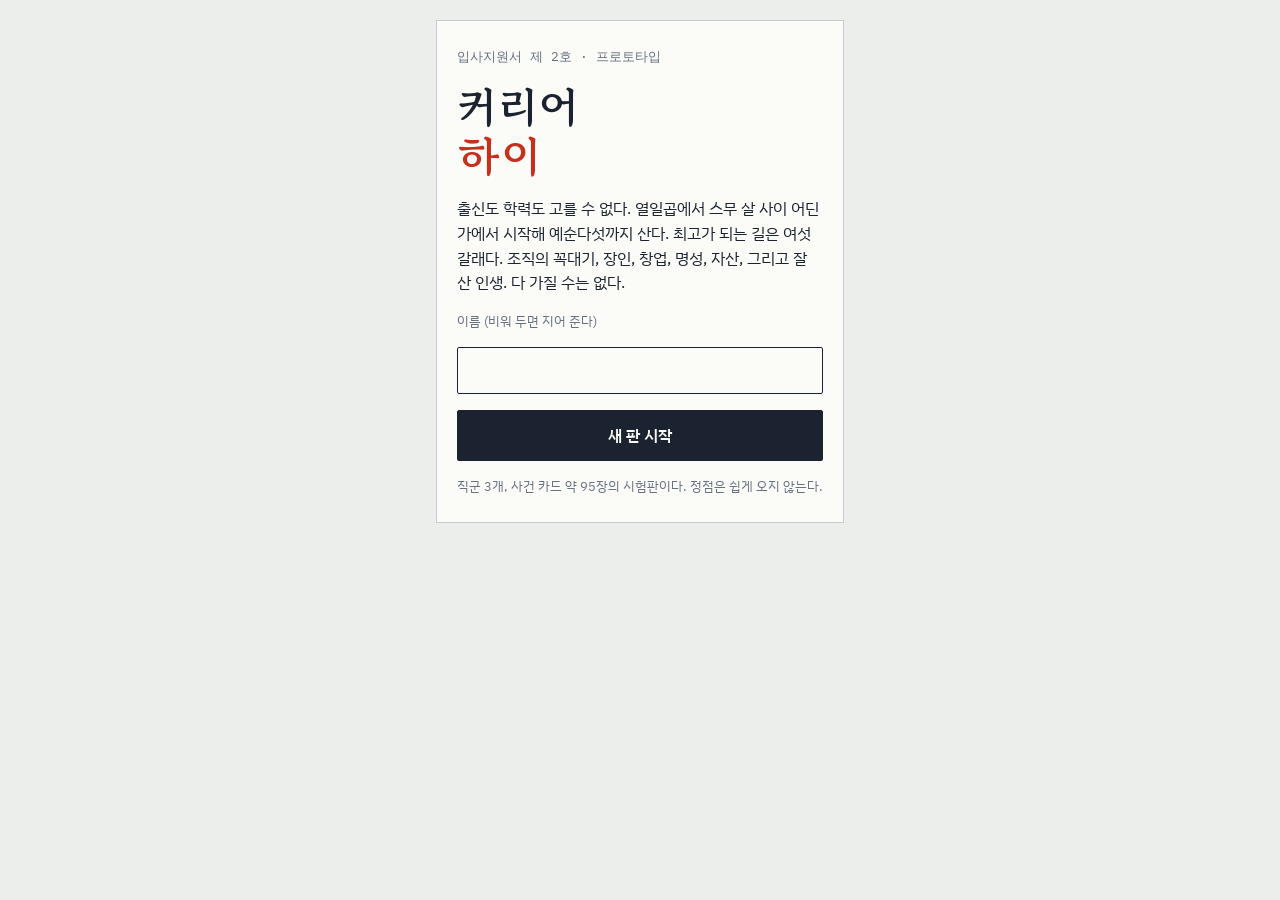
==== commit 5ddb9c5d: "feat: 2판 - 여섯 갈래 길과 인생 사건 - 최고가 되는 길을 조직/장인/창업/명성/자산/삶 여섯 갈래로 나눔 - 결혼, 육아, 집, 투자 같은 인생 사건 추가 - 특성 선택" ====
--- a/index.html
+++ b/index.html
@@ -29,82 +29,82 @@
 *{box-sizing:border-box}
 html,body{margin:0}
 body{background:var(--paper);color:var(--ink);font-family:var(--f-body);font-size:16px;line-height:1.55;-webkit-text-size-adjust:100%}
-#app{max-width:440px;margin:0 auto;padding:20px 16px 48px;display:flex;flex-direction:column;gap:16px}
+#app{max-width:440px;margin:0 auto;padding:20px 16px 48px;display:flex;flex-direction:column;gap:14px}
 h1,h2,h3{font-family:var(--f-display);margin:0;text-wrap:balance}
-h2{font-size:20px}
+h2{font-size:19px}
 p{margin:0}
 button{font:inherit;color:inherit;cursor:pointer}
 button:focus-visible,input:focus-visible{outline:2px solid var(--stamp);outline-offset:2px}
 .num{font-family:var(--f-num);font-variant-numeric:tabular-nums}
 .muted{color:var(--muted)}
 .small{font-size:13px}
-
-/* 문서 한 장 */
-.sheet{background:var(--sheet);border:1px solid var(--rule);padding:16px;display:flex;flex-direction:column;gap:12px}
-.doc-head{display:flex;justify-content:space-between;align-items:baseline;border-bottom:2px solid var(--ink);padding-bottom:6px}
-.doc-head .no{font-family:var(--f-num);font-size:12px;color:var(--muted)}
-
-/* 명함 */
-.bizcard{background:var(--sheet);border:1px solid var(--rule);border-left:6px solid var(--ink);padding:18px 18px 16px;position:relative;min-height:132px;display:flex;flex-direction:column;gap:4px}
+.sheet{background:var(--sheet);border:1px solid var(--rule);padding:14px;display:flex;flex-direction:column;gap:10px}
+.doc-head{display:flex;justify-content:space-between;align-items:baseline;gap:8px;border-bottom:2px solid var(--ink);padding-bottom:5px}
+.doc-head .no{font-family:var(--f-num);font-size:12px;color:var(--muted);white-space:nowrap}
+.bizcard{background:var(--sheet);border:1px solid var(--rule);border-left:6px solid var(--ink);padding:16px 18px 14px;position:relative;min-height:122px;display:flex;flex-direction:column;gap:3px}
 .bizcard .co{font-size:13px;color:var(--muted);letter-spacing:.04em}
-.bizcard .nm{font-family:var(--f-display);font-weight:700;font-size:30px;letter-spacing:.12em;line-height:1.2}
+.bizcard .nm{font-family:var(--f-display);font-weight:700;font-size:28px;letter-spacing:.12em;line-height:1.2}
 .bizcard .tt{font-size:15px;font-weight:500}
-.bizcard .meta{margin-top:auto;font-size:13px;color:var(--muted);display:flex;gap:10px;flex-wrap:wrap}
+.bizcard .meta{margin-top:auto;font-size:12.5px;color:var(--muted);display:flex;gap:8px;flex-wrap:wrap}
 .nick{position:absolute;right:14px;top:14px;border:2px solid var(--stamp);color:var(--stamp);font-family:var(--f-display);font-weight:700;font-size:13px;padding:2px 8px;transform:rotate(4deg);border-radius:3px}
-
-/* 양식 표 */
 table.form{width:100%;border-collapse:collapse;font-size:14px}
-table.form th,table.form td{border:1px solid var(--rule);padding:7px 9px;text-align:left;vertical-align:top}
+table.form th,table.form td{border:1px solid var(--rule);padding:6px 8px;text-align:left;vertical-align:top}
 table.form th{background:var(--cell);font-weight:500;white-space:nowrap;width:1%}
-.bar{height:6px;background:var(--cell);margin-top:5px;position:relative}
+.stats{display:grid;grid-template-columns:1fr 1fr;border-top:1px solid var(--rule);border-left:1px solid var(--rule)}
+.stats div{border-right:1px solid var(--rule);border-bottom:1px solid var(--rule);padding:6px 8px;font-size:13.5px;display:flex;flex-direction:column;gap:3px}
+.stats .top{display:flex;flex-direction:row;justify-content:space-between;border:0;padding:0}
+.stats .wide{grid-column:1 / -1}
+.bar{height:5px;background:var(--cell);position:relative}
 .bar i{position:absolute;left:0;top:0;bottom:0;background:var(--ink)}
 .bar.burn i{background:var(--warn)}
 .bar.burn.hot i{background:var(--stamp)}
-
-/* 행동력 */
+.paths{display:flex;flex-direction:column}
+.paths .p{display:grid;grid-template-columns:44px 74px 1fr;gap:8px;align-items:center;padding:5px 0;border-bottom:1px solid var(--rule);font-size:13px}
+.paths .p:last-child{border-bottom:0}
+.paths .p b{font-weight:600;font-size:14px}
+.paths .pp{display:flex;gap:3px}
+.paths .pp i{width:11px;height:11px;border:1px solid var(--ink);border-radius:50%}
+.paths .pp i.on{background:var(--ink)}
+.paths .pp i.peak{background:var(--stamp);border-color:var(--stamp)}
 .alloc{display:flex;flex-direction:column}
-.alloc .row{display:grid;grid-template-columns:1fr auto;gap:8px;align-items:center;padding:9px 0;border-bottom:1px solid var(--rule)}
+.alloc .row{display:grid;grid-template-columns:1fr auto;gap:8px;align-items:center;padding:7px 0;border-bottom:1px solid var(--rule)}
 .alloc .row:last-child{border-bottom:0}
 .alloc .lab b{font-weight:600}
-.alloc .lab span{display:block;font-size:12.5px;color:var(--muted)}
-.step{display:flex;align-items:center;gap:6px}
-.step button{width:40px;height:40px;border:1px solid var(--ink);background:var(--sheet);font-size:20px;line-height:1;border-radius:2px}
+.alloc .lab span{display:block;font-size:12px;color:var(--muted);line-height:1.35}
+.step{display:flex;align-items:center;gap:5px}
+.step button{width:38px;height:38px;border:1px solid var(--ink);background:var(--sheet);font-size:19px;line-height:1;border-radius:2px}
 .step button:disabled{opacity:.3;cursor:default}
-.step .v{width:26px;text-align:center;font-family:var(--f-num);font-weight:600;font-size:18px}
-.pips{display:flex;gap:6px}
-.pips i{width:22px;height:8px;border:1px solid var(--ink)}
+.step .v{width:22px;text-align:center;font-family:var(--f-num);font-weight:600;font-size:17px}
+.pips{display:flex;gap:5px}
+.pips i{width:20px;height:8px;border:1px solid var(--ink)}
 .pips i.on{background:var(--ink)}
-
-/* 버튼 */
-.btn{display:block;width:100%;padding:13px 14px;border:1px solid var(--ink);background:var(--ink);color:var(--sheet);font-weight:600;border-radius:2px;text-align:center}
+.btn{display:block;width:100%;padding:12px 14px;border:1px solid var(--ink);background:var(--ink);color:var(--sheet);font-weight:600;border-radius:2px;text-align:center}
 .btn.ghost{background:transparent;color:var(--ink)}
 .btn:disabled{opacity:.35;cursor:default}
 .btn.choice{background:var(--sheet);color:var(--ink);text-align:left;font-weight:500}
 .btn.choice small{display:block;color:var(--muted);font-weight:400;font-size:12.5px;margin-top:2px}
 .btn.choice.locked{border-style:dashed;opacity:.55}
 .row2{display:grid;grid-template-columns:1fr 1fr;gap:8px}
-.row3{display:grid;grid-template-columns:1fr 1fr 1fr;gap:8px}
 .link{background:none;border:0;padding:6px 0;color:var(--muted);text-decoration:underline;font-size:14px}
 .resign{border:1px dashed var(--stamp);color:var(--stamp);background:transparent;padding:10px;border-radius:2px;font-size:14px}
-
-/* 결재 도장 */
-.stamp{width:92px;height:92px;border:4px solid var(--stamp);border-radius:50%;color:var(--stamp);display:flex;flex-direction:column;align-items:center;justify-content:center;font-family:var(--f-display);font-weight:700;transform:rotate(-9deg);flex:none;animation:slam .35s cubic-bezier(.2,1.4,.4,1) both}
-.stamp b{font-size:40px;line-height:1}
-.stamp span{font-size:11px;letter-spacing:.1em}
+.stamp{width:70px;height:70px;border:3px solid var(--stamp);border-radius:50%;color:var(--stamp);display:flex;flex-direction:column;align-items:center;justify-content:center;font-family:var(--f-display);font-weight:700;transform:rotate(-9deg);flex:none;animation:slam .35s cubic-bezier(.2,1.4,.4,1) both}
+.stamp b{font-size:30px;line-height:1}
+.stamp span{font-size:10px;letter-spacing:.06em}
 @keyframes slam{from{transform:rotate(-9deg) scale(2.2);opacity:0}to{transform:rotate(-9deg) scale(1);opacity:1}}
 @media (prefers-reduced-motion: reduce){.stamp{animation:none}}
-.yr-top{display:flex;gap:14px;align-items:center}
-
+.yr-top{display:flex;gap:12px;align-items:center}
 .news{border-left:3px solid var(--stamp);padding:2px 0 2px 10px;font-size:14px}
-.delta{display:flex;flex-wrap:wrap;gap:6px}
+.delta{display:flex;flex-wrap:wrap;gap:5px}
 .chip{font-size:12.5px;border:1px solid var(--rule);padding:1px 7px;border-radius:999px;font-family:var(--f-num)}
 .chip.up{color:var(--good);border-color:var(--good)}
 .chip.dn{color:var(--stamp);border-color:var(--stamp)}
-ul.lines{margin:0;padding:0;list-style:none;display:flex;flex-direction:column;gap:6px;font-size:14.5px}
+.tags{display:flex;flex-wrap:wrap;gap:5px}
+.tag{font-size:12px;border:1px solid var(--ink);padding:0 6px;border-radius:2px}
+ul.lines{margin:0;padding:0;list-style:none;display:flex;flex-direction:column;gap:5px;font-size:14px}
 ul.lines li{padding-left:12px;position:relative}
 ul.lines li::before{content:"";position:absolute;left:0;top:.7em;width:5px;height:1px;background:var(--ink)}
 .shame{color:var(--stamp)}
-.gap-row td{color:var(--muted);font-style:normal}
+.gap-row td{color:var(--muted)}
 .gap-row button{background:none;border:0;padding:0;color:var(--muted);text-decoration:underline;font-size:13px}
 .hero-title{font-family:var(--f-display);font-weight:700;font-size:44px;letter-spacing:.06em;line-height:1.1}
 .hero-title em{font-style:normal;color:var(--stamp)}
@@ -118,234 +118,451 @@
 "use strict";
 /* ============ 데이터 (웹 버전에서 JSON 파일로 분리) ============ */
 const RULES = {
-  retireAge: 65, slots: 4, burnSlotCut: 70,
-  grade: [["S",40,4,8],["A",30,3,5],["B",18,2,3],["C",8,1,0],["D",-999,0,0]],
-  promo: [null,
-    {pp:4, min:{skill:20}}, {pp:8, min:{skill:35}}, {pp:12, min:{skill:50, rep:40}},
-    {pp:16, min:{skill:65, rep:55, net:50}}, {pp:20, min:{skill:80, rep:70, net:65}}],
-  salary: [0,3000,4500,6500,9000,15000,30000],
-  profitUnit: [0,2000,5000,15000,50000,200000,500000]
+  retireAge:65,
+  grade:[["S",40,4,8,3],["A",30,3,5,2],["B",18,2,3,1],["C",8,1,0,0],["D",-999,0,0,-2]],
+  promo:[null,
+    {pp:4,min:{skill:20}},{pp:7,min:{skill:30}},{pp:10,min:{skill:40,rep:32}},
+    {pp:13,min:{skill:45,rep:48,net:50}},{pp:16,min:{skill:50,rep:64,net:70}}],
+  promoTO:[0,100,85,65,48,35],
+  bizNeed:[null,{net:15},{net:30},{net:45,rep:35},{net:60,rep:52},{net:72,rep:66}],
+  salary:[0,3000,4500,6500,9000,15000,30000],
+  profitUnit:[0,2000,5000,15000,50000,200000,500000],
+  craft:[[30,0],[50,0],[65,1],[80,2],[95,4]],
+  fame:[15,35,55,75,92],
+  wealth:[5000,30000,100000,300000,1000000],
+  lifeYears:[3,8,14,21,28]
 };
-const STAT = {skill:"능력", rep:"평판", net:"인맥", burn:"번아웃", money:"자금"};
-
-const ORIGINS = [
-  {id:"chaebol", name:"재벌가 막내", w:2, fx:{money:50000, net:20}, edu:{univ:6,college:2,work:1}, hs:{gen:8,voc:1}, desc:"자금 5억, 인맥 +20. 부모님 찬스를 쓸 수 있다."},
-  {id:"pro", name:"전문직 집안", w:8, fx:{skill:10, money:5000}, edu:{univ:6,college:2,work:1}, hs:{gen:8,voc:1}, desc:"능력 +10, 자금 5,000만 원."},
-  {id:"shop", name:"자영업 집안", w:14, fx:{money:2000}, edu:{univ:3,college:3,work:3}, hs:{gen:5,voc:4}, desc:"자금 2,000만 원. 가업을 이을 기회가 온다."},
-  {id:"civil", name:"공무원 집안", w:10, fx:{rep:5}, edu:{univ:5,college:3,work:1}, hs:{gen:7,voc:2}, desc:"평판 +5."},
-  {id:"office", name:"평범한 회사원 집안", w:26, fx:{}, edu:{univ:4,college:3,work:2}, hs:{gen:6,voc:3}, desc:"보정 없음. 제약도 없다."},
-  {id:"working", name:"맞벌이 서민 집안", w:20, fx:{}, edu:{univ:3,college:3,work:3}, hs:{gen:5,voc:4}, desc:"번아웃이 10% 덜 쌓인다."},
-  {id:"farm", name:"시골 농가", w:10, fx:{net:-5}, edu:{univ:2,college:3,work:4}, hs:{gen:4,voc:5}, desc:"인맥 -5."},
-  {id:"poor", name:"형편이 어려운 집", w:10, fx:{money:-1000}, edu:{univ:2,college:3,work:5}, hs:{gen:4,voc:5}, desc:"학자금 빚 1,000만 원. 능력이 10% 빨리 자란다."}
+const STAT={skill:"능력",rep:"평판",net:"인맥",fame:"명성",life:"일상",burn:"번아웃",money:"현금",assets:"집·자산",pp:"승진 점수"};
+const PATHS={org:"조직",craft:"장인",biz:"창업",fame:"명성",wealth:"자산",life:"삶"};
+const PATH_RANKS={
+  craft:["견습","숙련","전문가","대가",""],
+  fame:["아는 사람은 아는","업계 유명인","단골 강연자","전국구",""],
+  wealth:["종잣돈","중산층","자산가","부자","경제적 자유"],
+  life:["소소한 행복","단단한 일상","화목한 집","충만한 삶","잘 산 인생"]
+};
+const ORIGINS=[
+  {id:"chaebol",name:"재벌가 막내",w:2,fx:{money:50000,net:20},edu:{univ:6,college:2,work:1},hs:{gen:8,voc:1},desc:"현금 5억, 인맥 +20. 부모님 찬스를 쓸 수 있다."},
+  {id:"pro",name:"전문직 집안",w:8,fx:{skill:10,money:5000},edu:{univ:6,college:2,work:1},hs:{gen:8,voc:1},desc:"능력 +10, 현금 5,000만 원."},
+  {id:"shop",name:"자영업 집안",w:14,fx:{money:2000},edu:{univ:3,college:3,work:3},hs:{gen:5,voc:4},desc:"현금 2,000만 원. 가업을 이을 기회가 온다."},
+  {id:"civil",name:"공무원 집안",w:10,fx:{rep:5,life:5},edu:{univ:5,college:3,work:1},hs:{gen:7,voc:2},desc:"평판 +5, 일상 +5."},
+  {id:"office",name:"평범한 회사원 집안",w:26,fx:{},edu:{univ:4,college:3,work:2},hs:{gen:6,voc:3},desc:"보정 없음. 제약도 없다."},
+  {id:"working",name:"맞벌이 서민 집안",w:20,fx:{},edu:{univ:3,college:3,work:3},hs:{gen:5,voc:4},desc:"번아웃이 10% 덜 쌓인다."},
+  {id:"farm",name:"시골 농가",w:10,fx:{net:-5,life:8},edu:{univ:2,college:3,work:4},hs:{gen:4,voc:5},desc:"인맥 -5, 일상 +8."},
+  {id:"poor",name:"형편이 어려운 집",w:10,fx:{money:-1000},edu:{univ:2,college:3,work:5},hs:{gen:4,voc:5},desc:"학자금 빚 1,000만 원. 능력이 10% 빨리 자란다."}
 ];
-const TRAITS_GOOD = [
-  {id:"steel", name:"강철 체력", desc:"업무로 쌓이는 번아웃 -25%"},
-  {id:"talk", name:"말발", desc:"인맥 행동 효과 +50%"},
-  {id:"hands", name:"금손", desc:"능력 성장 +25%"},
-  {id:"sense", name:"눈치 백단", desc:"확률 선택지의 성공률이 보인다"},
-  {id:"lucky", name:"운빨", desc:"확률 판정 +10%p"},
-  {id:"thrift", name:"짠돌이", desc:"매년 자금 +5% (최대 500만 원)"}
+const TRAITS_GOOD=[
+  {id:"steel",name:"강철 체력",desc:"업무로 쌓이는 번아웃 -25%"},
+  {id:"talk",name:"말발",desc:"인맥 행동 효과 +50%"},
+  {id:"hands",name:"금손",desc:"능력 성장 +25%"},
+  {id:"sense",name:"눈치 백단",desc:"확률 선택지의 성공률이 보인다"},
+  {id:"lucky",name:"운빨",desc:"확률 판정 +10%p"},
+  {id:"thrift",name:"짠돌이",desc:"저축률 +5%p"}
 ];
-const TRAITS_BAD = [
-  {id:"glass", name:"유리 멘탈", desc:"사건으로 쌓이는 번아웃 +50%"},
-  {id:"sleepy", name:"아침잠", desc:"가끔 지각해서 성과가 깎인다"},
-  {id:"gullible", name:"팔랑귀", desc:"투자 결과가 나빠진다"},
-  {id:"blunt", name:"직설 화법", desc:"가끔 말실수로 평판이 깎인다"},
-  {id:"workaholic", name:"워커홀릭", desc:"휴식 효과 -30%"},
-  {id:"softie", name:"사람 좋음", desc:"가끔 남의 일을 떠맡는다"}
+const TRAITS_BAD=[
+  {id:"glass",name:"유리 멘탈",desc:"사건으로 쌓이는 번아웃 +50%"},
+  {id:"sleepy",name:"아침잠",desc:"가끔 지각해서 성과가 깎인다"},
+  {id:"gullible",name:"팔랑귀",desc:"투자 결과가 나빠진다"},
+  {id:"blunt",name:"직설 화법",desc:"가끔 말실수로 평판이 깎인다"},
+  {id:"workaholic",name:"워커홀릭",desc:"휴식과 일상 행동 효과 -30%"},
+  {id:"softie",name:"사람 좋음",desc:"가끔 남의 일을 떠맡는다"}
 ];
-const EDU = {gen:"일반고", voc:"특성화고", univ:"4년제 대학", college:"전문대"};
-const JOBS = {
-  dev:{name:"소프트웨어 개발", peak:"테크 기업 대표", rate:1.2, cost:2000,
+const PERKS=[
+  {id:"night",name:"밤샘 체질",desc:"업무 번아웃 -30%"},
+  {id:"speaker",name:"발표의 달인",desc:"대외 활동의 명성 +50%"},
+  {id:"politics",name:"사내 정치 9단",desc:"승진 경쟁 +15%p"},
+  {id:"eye",name:"사람 보는 눈",desc:"사업 이익 +20%"},
+  {id:"compound",name:"복리의 마법",desc:"투자 수익 +25%"},
+  {id:"lifelong",name:"평생 학습",desc:"능력이 낡지 않는다"},
+  {id:"master",name:"장인의 손",desc:"대표작 성공률 +15%p"},
+  {id:"calm",name:"칼퇴 선언",desc:"휴식·일상 효과 +40%, 성과 -10%"},
+  {id:"mad",name:"마당발",desc:"인맥 행동 효과 +50%"},
+  {id:"nerve",name:"강심장",desc:"확률 판정 +8%p"},
+  {id:"frugal",name:"짠물 살림",desc:"저축률 +8%p"},
+  {id:"multi",name:"멀티태스커",desc:"행동력 +1칸, 매년 번아웃 +6"},
+  {id:"family",name:"가정적",desc:"일상 행동 효과 2배"},
+  {id:"crisis",name:"위기에 강함",desc:"불황 페널티 없음, 구조조정에서 살아남기 쉽다"},
+  {id:"body",name:"몸이 재산",desc:"매년 번아웃 회복 +5"},
+  {id:"loyal",name:"한 우물",desc:"한 회사 5년 이상이면 성과 +15%"}
+];
+const EDU={gen:"일반고",voc:"특성화고",univ:"4년제 대학",college:"전문대"};
+const JOBS={
+  dev:{name:"소프트웨어 개발",rate:1.2,cost:2000,
     titles:["","수습 개발자","주니어 개발자","시니어 개발자","개발 팀장","기술 이사","테크 기업 대표"],
     ftitles:["","1인 개발자","스타트업 대표","법인 대표","중소 IT기업 대표","중견 IT기업 대표","테크 기업 회장"],
-    big:["네모소프트","한빛테크","오로라랩스"], small:["코드공방","바닐라스튜디오","모서리소프트"], mine:["랩스","소프트","테크"],
-    eduW:{univ:3,college:2,voc:2,gen:1}, eduBonus:{univ:15,college:8,voc:6,gen:0}},
-  cook:{name:"요리·외식", peak:"외식 그룹 회장", rate:0.75, cost:5000,
+    free:"프리랜서 개발자",peaks:{org:"테크 기업 대표",craft:"기술 명장",biz:"테크 기업 회장",fame:"업계의 얼굴"},
+    works:["오픈소스 프레임워크","천만 명이 쓰는 앱의 엔진","업계 표준이 된 라이브러리","모두가 쓰는 개발 도구","새 프로그래밍 언어"],
+    big:["네모소프트","한빛테크","오로라랩스"],small:["코드공방","바닐라스튜디오","모서리소프트"],mine:["랩스","소프트","테크"],
+    eduW:{univ:3,college:2,voc:2,gen:1},eduBonus:{univ:15,college:8,voc:6,gen:0}},
+  cook:{name:"요리·외식",rate:0.75,cost:5000,
     titles:["","주방 막내","라인 쿡","수셰프","헤드 셰프","총괄 셰프","외식 그룹 총괄 대표"],
     ftitles:["","작은 가게 사장","맛집 사장","다점포 사장","프랜차이즈 대표","외식 기업 대표","외식 그룹 회장"],
-    big:["호텔 그랑서울","미식당 본점","라메종"], small:["골목식당 온기","동네밥상","한그릇"], mine:["식당","키친","집"],
-    eduW:{univ:1,college:3,voc:3,gen:2}, eduBonus:{univ:6,college:10,voc:10,gen:2}},
-  office:{name:"기업 경영·사무", peak:"대기업 회장", rate:1.0, cost:3000,
-    titles:["","사원","대리","과장","부장","임원","대표이사 회장"],
+    free:"프리랜서 셰프",peaks:{org:"외식 그룹 총괄 대표",craft:"별 셋의 셰프",biz:"외식 그룹 회장",fame:"국민 셰프"},
+    works:["시그니처 코스","10년 묵힌 장","계절 테이스팅 메뉴","줄 세우는 한 접시","교과서가 된 요리책"],
+    big:["호텔 그랑서울","미식당 본점","라메종"],small:["골목식당 온기","동네밥상","한그릇"],mine:["식당","키친","집"],
+    eduW:{univ:1,college:3,voc:3,gen:2},eduBonus:{univ:6,college:10,voc:10,gen:2}},
+  office:{name:"기업 경영·사무",rate:1.0,cost:3000,
+    titles:["","사원","대리","과장","부장","임원","대표이사"],
     ftitles:["","1인 사업자","소규모 팀 대표","법인 대표","중소기업 대표","중견기업 대표","대기업 회장"],
-    big:["대성그룹","한울물산","미래홀딩스"], small:["새봄상사","다온기획","우리산업"], mine:["컴퍼니","상사","홀딩스"],
-    eduW:{univ:3,college:2,voc:1,gen:1}, eduBonus:{univ:15,college:8,voc:3,gen:0}}
+    free:"독립 컨설턴트",peaks:{org:"대기업 대표이사",craft:"전설의 전략가",biz:"대기업 회장",fame:"경영 구루"},
+    works:["회사를 살린 회생안","신사업 기획","업계 교과서가 된 보고서","해외 진출 전략","세기의 인수합병"],
+    big:["대성그룹","한울물산","미래홀딩스"],small:["새봄상사","다온기획","우리산업"],mine:["컴퍼니","상사","홀딩스"],
+    eduW:{univ:3,college:2,voc:1,gen:1},eduBonus:{univ:15,college:8,voc:3,gen:0}}
 };
-const BOSSES = {
-  mentor:{name:"멘토형", desc:"매년 능력 +2"},
-  credit:{name:"공 가로채기형", desc:"성과가 15% 깎인다"},
-  handsoff:{name:"방임형", desc:"간섭도 도움도 없다"},
-  overtime:{name:"야근형", desc:"성과 +10%, 업무 번아웃 +2"}
+const BOSSES={
+  mentor:{name:"멘토형",desc:"매년 능력 +2"},
+  credit:{name:"공 가로채기형",desc:"성과 -15%"},
+  handsoff:{name:"방임형",desc:"간섭도 도움도 없다"},
+  overtime:{name:"야근형",desc:"성과 +10%, 업무 번아웃 +2"}
 };
-const ERAS = [
-  {id:"recession", text:"경기 불황. 채용이 얼어붙고 지갑이 닫혔다.", perf:{dev:.85,cook:.85,office:.85}},
-  {id:"boom", text:"경기 호황. 어디든 사람이 모자라다.", perf:{dev:1.1,cook:1.1,office:1.1}},
-  {id:"tech", text:"신기술 붐. 개발자 몸값이 치솟는다.", perf:{dev:1.25,cook:1,office:1}},
-  {id:"food", text:"미식 열풍. 식당마다 줄이 늘어섰다.", perf:{dev:1,cook:1.25,office:1}}
+const ERAS=[
+  {id:"recession",text:"경기 불황. 채용이 얼어붙고 구조조정 소문이 돈다.",perf:{dev:.8,cook:.8,office:.8}},
+  {id:"boom",text:"경기 호황. 어디든 사람이 모자라다.",perf:{dev:1.1,cook:1.1,office:1.1}},
+  {id:"tech",text:"신기술 붐. 개발자 몸값이 치솟는다.",perf:{dev:1.25,cook:1,office:1}},
+  {id:"food",text:"미식 열풍. 식당마다 줄이 늘어섰다.",perf:{dev:1,cook:1.25,office:1}},
+  {id:"bubble",text:"자산 시장 과열. 다들 투자 얘기만 한다.",perf:{dev:1,cook:1,office:1}}
 ];
-const SURNAMES = ["김","이","박","최","정","강","조","윤","장","임","한","오"];
-const GIVEN = ["서연","민준","지우","도윤","하은","준호","수아","현우","예린","태양","소희","건우","유나","재민","다은","시우"];
-
-const ACTIONS = {
-  school:[["study","공부","능력 +4 · 번아웃 +3"],["part","알바","자금 +300만 · 번아웃 +5"],["club","대외활동","인맥 +4 · 평판 +2"],["rest","휴식","번아웃 -15"]],
-  rest:[["study","취업 준비","능력 +4 · 번아웃 +3"],["part","알바","자금 +300만 · 번아웃 +5"],["network","인맥","인맥 +5 · 자금 -100만"],["rest","휴식","번아웃 -15"]],
-  career:[["work","업무","성과 ↑ · 번아웃 +8"],["study","자기계발","능력 +4 · 번아웃 +3"],["network","인맥","인맥 +5 · 평판 +1 · 자금 -100만"],["rest","휴식","번아웃 -15"],["invest","부업·투자","자금 500만을 건다 (30세부터)"]],
-  founder:[["work","사업","성과 ↑ · 번아웃 +8"],["study","자기계발","능력 +4 · 번아웃 +3"],["network","영업·인맥","인맥 +5 · 평판 +1 · 자금 -100만"],["rest","휴식","번아웃 -15"],["invest","부업·투자","자금 500만을 건다 (30세부터)"]]
+const SURNAMES=["김","이","박","최","정","강","조","윤","장","임","한","오"];
+const GIVEN=["서연","민준","지우","도윤","하은","준호","수아","현우","예린","태양","소희","건우","유나","재민","다은","시우"];
+const A={
+  work:["업무","성과 ↑ · 번아웃 +8"],bizwork:["사업","회사 성과 ↑ · 번아웃 +8"],gig:["일감","수입 ↑ · 번아웃 +8"],
+  study:["자기계발","능력 ↑ · 번아웃 +3"],prep:["취업 준비","능력 ↑ · 번아웃 +3"],school:["공부","능력 ↑ · 번아웃 +3"],
+  network:["인맥","인맥 +5 · 평판 +1 · 현금 -100만"],fame:["대외 활동","명성 ↑ · 회사 성과 -3 · 번아웃 +3"],
+  craft:["대표작","진행 +1 (4가 되면 도전) · 번아웃 +4"],invest:["투자","현금의 25%를 건다"],
+  family:["가족·일상","일상 +8 · 번아웃 -6"],rest:["휴식","번아웃 -15"],
+  part:["알바","현금 +300만 · 번아웃 +5"],club:["대외활동","인맥 +4 · 평판 +2"],friends:["연애·친구","일상 +8 · 번아웃 -6"]
 };
+const ACTIONS={
+  school:[["study","school"],["part","part"],["club","club"],["family","friends"],["rest","rest"]],
+  rest:[["study","prep"],["part","part"],["network","network"],["family","family"],["rest","rest"]],
+  career:[["work","work"],["study","study"],["network","network"],["fame","fame"],["craft","craft"],["invest","invest"],["family","family"],["rest","rest"]],
+  founder:[["work","bizwork"],["study","study"],["network","network"],["fame","fame"],["craft","craft"],["invest","invest"],["family","family"],["rest","rest"]],
+  free:[["work","gig"],["study","study"],["network","network"],["fame","fame"],["craft","craft"],["invest","invest"],["family","family"],["rest","rest"]]
+};
+const WORKING=["career","founder","free"];
 
 /* 이벤트 카드. when의 조건을 모두 만족해야 나온다. */
-const CARDS = [
- /* ---- 필수 카드 ---- */
- {id:"after_high", required:true, title:"졸업을 앞두고", text:"담임이 진로 희망서를 나눠 준다. 칸은 하나뿐이다.", choices:[
-   {text:"4년제 대학에 간다", hint:"능력 22 이상 · 등록금 2,000만 원", require:{skill:22}, effects:{money:-2000, do:"go_univ"}, result:"합격 통지서가 왔다. 4년이 시작된다."},
-   {text:"전문대에 간다", hint:"등록금 1,000만 원", effects:{money:-1000, do:"go_college"}, result:"2년 뒤에는 현장에 있을 것이다."},
-   {text:"바로 일을 시작한다", effects:{do:"go_work"}, result:"교복을 벗자마자 이력서를 쓴다."}]},
- {id:"job_apply", required:true, title:"지원서를 쓴다", text:"{jobname} 분야로 가려 한다. 어디에 낼까.", choices:[
-   {text:"이름 있는 곳에 지원한다", hint:"붙으면 연봉이 높다", chance:30, chanceFn:"apply", success:{effects:{do:"join_big"}, result:"합격. 사원증에 내 이름이 찍혔다."}, fail:{effects:{do:"apply_fail"}, result:"최종 면접 탈락. 1년을 더 준비한다.", shame:"최종 면접에서 떨어졌다"}},
-   {text:"작은 곳에서 시작한다", hint:"확정 합격 · 연봉은 낮다", effects:{do:"join_small"}, result:"면접 본 날 바로 출근 날짜가 잡혔다."},
-   {text:"부모님 찬스를 쓴다", hint:"재벌가 전용 · 평판 -8", when:{origin:"chaebol"}, effects:{rep:-8, do:"join_big", flag:"nepo"}, result:"면접은 없었다. 다들 내가 누구 아들딸인지 안다.", shame:"낙하산으로 입사했다"},
-   {text:"다른 분야로 방향을 튼다", hint:"지망을 바꾸고 작은 곳에 입사", effects:{do:"switch_job"}, result:"계획에 없던 길이다. 일단 가 본다."}]},
- {id:"peak_review", required:true, title:"정점 심사", text:"마지막 한 자리다. {peak} 자리를 두고 이사회가 열린다.", choices:[
-   {text:"정면으로 나선다", chance:55, chanceStat:"rep", success:{effects:{do:"peak"}, result:"만장일치는 아니었다. 그래도 내 이름이 불렸다."}, fail:{effects:{pp:-10}, result:"다른 이름이 불렸다. 몇 년 더 기다려야 한다.", shame:"정점 심사에서 밀렸다"}},
-   {text:"인맥을 총동원한다", hint:"인맥 75 이상", require:{net:75}, effects:{do:"peak", net:-10}, result:"전화 스무 통. 표는 미리 정해져 있었다."},
-   {text:"올해는 물러선다", effects:{pp:-4, rep:2}, result:"때가 아니라고 판단했다."}]},
- {id:"peak_choice", required:true, title:"정상에서", text:"올라올 곳은 다 올라왔다. 이제 어떻게 할까.", choices:[
-   {text:"박수 칠 때 떠난다", effects:{do:"retire_now"}, result:"퇴임사는 짧게 썼다."},
-   {text:"정년까지 자리를 지킨다", effects:{}, result:"아직 할 일이 남았다."}]},
- {id:"resign", required:true, title:"사직서", text:"서랍 속 봉투를 꺼냈다. 정말 낼까.", choices:[
-   {text:"내고 이직을 준비한다", hint:"1년 준비 뒤 재취업", effects:{do:"quit_move"}, result:"책상을 비우는 데 20분이 걸렸다."},
-   {text:"내고 창업한다", hint:"창업 자금 {cost}", effects:{do:"found"}, result:"퇴직금이 곧 자본금이다."},
-   {text:"다시 넣어 둔다", effects:{}, result:"봉투는 서랍으로 돌아갔다."}]},
+const CARDS=[
+ /* ---- 필수 ---- */
+ {id:"after_high",required:true,title:"졸업을 앞두고",text:"담임이 진로 희망서를 나눠 준다. 칸은 하나뿐이다.",choices:[
+   {text:"4년제 대학에 간다",hint:"능력 22 이상 · 등록금 2,000만 원",require:{skill:22},effects:{money:-2000,do:"go_univ"},result:"합격 통지서가 왔다. 4년이 시작된다."},
+   {text:"전문대에 간다",hint:"등록금 1,000만 원",effects:{money:-1000,do:"go_college"},result:"2년 뒤에는 현장에 있을 것이다."},
+   {text:"바로 일을 시작한다",effects:{do:"go_work"},result:"교복을 벗자마자 이력서를 쓴다."}]},
+ {id:"job_apply",required:true,title:"지원서를 쓴다",text:"{jobname} 분야에서 일하려 한다. 어디에 낼까.",choices:[
+   {text:"이름 있는 곳에 지원한다",hint:"붙으면 연봉이 높다",chance:30,chanceFn:"apply",success:{effects:{do:"join_big"},result:"합격. 사원증에 내 이름이 찍혔다."},fail:{effects:{do:"apply_fail"},result:"최종 면접 탈락. 1년을 더 준비한다.",shame:"최종 면접에서 떨어졌다"}},
+   {text:"작은 곳에서 시작한다",hint:"확정 합격 · 연봉은 낮다",effects:{do:"join_small"},result:"면접 본 날 바로 출근 날짜가 잡혔다."},
+   {text:"부모님 찬스를 쓴다",hint:"재벌가 전용 · 평판 -8",when:{origin:"chaebol"},effects:{rep:-8,do:"join_big",flag:"nepo"},result:"면접은 없었다. 다들 내가 누구 자식인지 안다.",shame:"낙하산으로 입사했다"},
+   {text:"프리랜서로 뛴다",hint:"소속 없이 일감을 받는다",when:{min:{skill:30}},effects:{do:"go_free"},result:"명함에 회사 이름 대신 내 이름을 크게 넣었다."},
+   {text:"다른 분야로 방향을 튼다",hint:"지망을 바꾸고 작은 곳에 입사",effects:{do:"switch_job"},result:"계획에 없던 길이다."}]},
+ {id:"peak_review",required:true,title:"마지막 한 자리",text:"{peakname} 자리를 두고 표결이 열린다. 후보는 셋이다.",choices:[
+   {text:"정면으로 나선다",chance:35,chanceFn:"peak",success:{effects:{do:"peak"},result:"만장일치는 아니었다. 그래도 내 이름이 불렸다."},fail:{effects:{pp:-8},result:"다른 이름이 불렸다. 몇 년 더 기다려야 한다.",shame:"마지막 표결에서 밀렸다"}},
+   {text:"인맥을 총동원한다",hint:"인맥 85 이상",require:{net:85},effects:{do:"peak",net:-15},result:"전화 스무 통. 표는 미리 정해져 있었다."},
+   {text:"올해는 물러선다",effects:{pp:-3,rep:2},result:"때가 아니라고 판단했다."}]},
+ {id:"peak_choice",required:true,title:"정점에서",text:"{lastpeak}. 올라올 곳은 다 올라왔다. 이제 어떻게 할까.",choices:[
+   {text:"박수 칠 때 떠난다",effects:{do:"retire_now"},result:"마지막 인사는 짧게 했다."},
+   {text:"정년까지 계속한다",hint:"다른 길의 정점도 노릴 수 있다",effects:{},result:"아직 할 일이 남았다."}]},
+ {id:"resign",required:true,title:"사직서",text:"서랍 속 봉투를 꺼냈다. 정말 낼까.",choices:[
+   {text:"내고 이직을 준비한다",hint:"올해 다시 지원한다",effects:{do:"quit_move"},result:"책상을 비우는 데 20분이 걸렸다."},
+   {text:"내고 창업한다",hint:"창업 자금 {cost}",effects:{do:"found"},result:"퇴직금이 곧 자본금이다."},
+   {text:"내고 프리랜서가 된다",hint:"능력 30 이상 · 수입은 실력과 명성에 달렸다",when:{track:"career"},require:{skill:30},effects:{do:"go_free"},result:"월요일 아침에 알람이 울리지 않았다."},
+   {text:"다시 넣어 둔다",effects:{},result:"봉투는 서랍으로 돌아갔다."}]},
+ {id:"perk",required:true,title:"몸에 밴 것",text:"몇 해를 지나며 한 가지가 손에 익었다. 무엇일까.",choices:[]},
  /* ---- 학창 시절 ---- */
- {id:"exam", when:{track:"school"}, w:10, title:"시험 전날 밤", text:"범위는 넓고 밤은 짧다.", choices:[
-   {text:"밤을 새운다", effects:{skill:3, burn:6}, result:"아침 해를 보며 마지막 장을 넘겼다."},
-   {text:"그냥 잔다", effects:{burn:-5}, result:"컨디션은 최고였다. 점수는 아니었다."}]},
- {id:"club", when:{track:"school"}, once:true, w:8, title:"동아리 권유", text:"선배가 전단지를 내민다. \"우리 분위기 좋아.\"", choices:[
-   {text:"가입한다", effects:{net:6, burn:2}, result:"분위기는 정말 좋았다. 일도 많았다."},
-   {text:"공부할 시간이 없다", effects:{skill:2}, result:"도서관 자리를 지켰다."}]},
- {id:"contest", when:{track:"school", age:[19,24]}, w:8, title:"공모전 팀원 모집", text:"상금 300만 원. 마감은 2주 뒤.", choices:[
-   {text:"참가한다", check:{stat:"skill", min:24}, effects:{burn:5}, success:{effects:{rep:5, money:100, resume:"공모전 수상"}, result:"장려상. 이력서에 쓸 한 줄이 생겼다."}, fail:{effects:{}, result:"예선 탈락. 2주가 사라졌다.", shame:"공모전 예선에서 떨어졌다"}},
-   {text:"넘긴다", effects:{}, result:"다음 기회에."}]},
- /* ---- 공통: 커리어 ---- */
- {id:"fri_report", when:{track:"career", stage:[1,3]}, w:10, title:"금요일 6시의 보고서", text:"퇴근 5분 전, 상사가 말했다. \"이거 월요일 아침까지.\"", choices:[
-   {text:"남아서 고친다", effects:{perf:5, burn:6}, result:"사무실 불은 내가 껐다."},
-   {text:"월요일에 하겠다고 한다", effects:{do:"fri_refuse"}, result:"가방을 들었다."},
-   {text:"동기에게 부탁한다", when:{hasRival:true}, effects:{net:-3, like:-1}, result:"{rival}의 답장은 한 글자였다. \"하.\""}]},
- {id:"dinner", when:{track:"career", stage:[1,4]}, w:9, title:"회식 자리 배치", text:"고깃집 긴 테이블. 빈자리는 두 곳이다.", choices:[
-   {text:"상사 옆에 앉는다", effects:{net:4, rep:2, burn:5}, result:"고기는 내가 다 구웠다."},
-   {text:"구석에 앉는다", effects:{burn:1}, result:"조용히 먹고 조용히 빠졌다."},
-   {text:"선약이 있다고 한다", effects:{burn:-4, net:-3}, result:"집에 가서 라면을 끓였다."}]},
- {id:"headhunter", when:{track:"career", stage:[2,5], min:{rep:35}}, w:8, title:"헤드헌터의 전화", text:"\"지금 통화 괜찮으세요? 좋은 자리가 있어서요.\"", choices:[
-   {text:"옮긴다", hint:"연봉 +20% · 상사가 바뀐다", effects:{do:"move"}, result:"새 사원증, 새 자리, 새 상사."},
-   {text:"연봉 협상 카드로 쓴다", chance:50, chanceStat:"rep", success:{effects:{salaryPct:8}, result:"인사팀이 숫자를 고쳐 왔다."}, fail:{effects:{rep:-5}, result:"\"그럼 가셔도 됩니다.\" 못 들은 걸로 했다.", shame:"이직 카드로 협상하다 망신당했다"}},
-   {text:"끊는다", effects:{rep:1}, result:"번호는 저장해 뒀다."}]},
- {id:"reorg", when:{track:"career", stage:[1,5]}, w:7, title:"갑작스러운 조직개편", text:"월요일 아침, 조직도가 통째로 바뀌었다.", choices:[
-   {text:"새 상사에게 먼저 인사한다", effects:{net:3, do:"reboss"}, result:"새 상사는 {bossname}이다."},
-   {text:"하던 일을 한다", effects:{perf:3, do:"reboss"}, result:"자리만 옮겼다. 새 상사는 {bossname}이다."}]},
- {id:"mentee", when:{track:"career", stage:[2,4]}, w:7, title:"신입의 사수", text:"신입이 내 옆자리에 앉았다. 질문이 많다.", choices:[
-   {text:"하나하나 가르친다", effects:{rep:4, net:2, perf:-3, burn:4}, result:"1년 뒤 신입은 내 일을 절반 가져갔다."},
-   {text:"매뉴얼을 준다", chance:75, success:{effects:{}, result:"알아서 잘 컸다."}, fail:{effects:{rep:-4}, result:"신입이 석 달 만에 나갔다. 다들 나를 본다.", shame:"맡은 신입이 석 달 만에 퇴사했다"}}]},
- {id:"mistake", when:{track:"career", stage:[1,4]}, w:9, title:"내 실수로 터진 사고", text:"아직 아무도 모른다. 원인은 내가 지난주에 한 작업이다.", choices:[
-   {text:"바로 보고한다", effects:{rep:2, perf:-4}, result:"혼났다. 그리고 끝났다."},
-   {text:"조용히 덮는다", chance:55, success:{effects:{}, result:"아무도 몰랐다."}, fail:{effects:{rep:-12, perf:-6}, result:"로그에 내 이름이 남아 있었다.", shame:"사고를 덮으려다 들켰다"}},
-   {text:"동기에게 SOS를 친다", when:{hasRival:true}, effects:{like:-1, perf:-1}, result:"{rival} 덕에 새벽에 수습했다. 빚이 생겼다."}]},
- {id:"inhouse", when:{track:"career", stage:[1,3]}, w:6, title:"사내 공모전", text:"대상은 특진 가점. 마감은 다음 주.", choices:[
-   {text:"낸다", check:{stat:"skill", min:40}, effects:{burn:6}, success:{effects:{pp:2, rep:5, resume:"사내 공모전 대상"}, result:"대상. 사장과 악수하는 사진이 사보에 실렸다."}, fail:{effects:{}, result:"참가상으로 텀블러를 받았다."}},
-   {text:"본업에 집중한다", effects:{perf:2}, result:"텀블러는 이미 세 개 있다."}]},
- {id:"checkup", when:{track:["career","founder"], age:[35,64], min:{burn:50}}, w:8, title:"건강검진 결과", text:"빨간 글씨가 세 줄이다. 의사는 \"쉬셔야 합니다\"라고 했다.", choices:[
-   {text:"운동을 시작한다", effects:{money:-200, burn:-15}, result:"헬스장 사물함에 운동화를 넣었다."},
-   {text:"다음에 본다", effects:{burn:10}, result:"결과지는 서랍 맨 아래에 넣었다.", shame:"건강검진 결과를 모른 척했다"}]},
- {id:"wedding", when:{age:[27,36], track:["career","founder"]}, w:6, title:"청첩장 러시", text:"이번 달에만 모바일 청첩장이 다섯 장 왔다.", choices:[
-   {text:"다 간다", effects:{money:-500, net:6}, result:"뷔페 메뉴를 외웠다."},
-   {text:"가까운 사람만 챙긴다", effects:{money:-200, net:2}, result:"적당한 선을 지켰다."},
-   {text:"읽지 않는다", effects:{net:-4}, result:"단체방이 조용해졌다."}]},
- {id:"vacation", when:{track:"career", min:{burn:60}}, w:9, title:"연차가 20일 남았다", text:"인사팀 메일. \"미사용 연차는 소멸됩니다.\"", choices:[
-   {text:"2주를 통째로 쓴다", effects:{burn:-25, perf:-5}, result:"돌아오니 메일이 412통이었다."},
-   {text:"안 쓴다", effects:{perf:3, burn:8}, result:"연차는 소멸됐다. 나도 조금 소멸됐다."}]},
- {id:"politics", when:{track:"career", stage:[3,5]}, w:8, title:"두 임원의 줄", text:"엘리베이터에서 전무가 물었다. \"자네는 누구 사람인가?\"", choices:[
-   {text:"전무 쪽에 선다", chance:50, chanceStat:"net", success:{effects:{pp:3, net:4}, result:"전무가 부사장이 됐다. 나도 같이 올라간다."}, fail:{effects:{pp:-3, rep:-4}, result:"전무가 먼저 집에 갔다.", shame:"줄을 잘못 섰다"}},
-   {text:"\"회사 사람입니다\"", effects:{rep:3}, result:"전무는 웃었다. 무슨 뜻의 웃음인지는 모른다."}]},
- {id:"gradschool", when:{track:"career", stage:[1,4], age:[25,45]}, once:true, w:6, title:"야간 대학원", text:"합격하면 2년간 저녁이 없다.", choices:[
-   {text:"다닌다", hint:"자금 -1,500만 원", effects:{money:-1500, skill:10, burn:10, resume:"야간 대학원 석사 수료"}, result:"졸업식 날에도 야근이 있었다."},
-   {text:"지금도 벅차다", effects:{burn:-2}, result:"원서는 넣지 않았다."}]},
- {id:"startup_itch", when:{track:"career", stage:[2,5], age:[28,50]}, w:6, title:"창업의 유혹", text:"퇴근길에 임대 문의가 붙은 자리를 봤다. 자꾸 계산기를 두드리게 된다.", choices:[
-   {text:"사표 내고 창업한다", hint:"창업 자금 {cost}", effects:{do:"found"}, result:"명함을 새로 팠다. 직함은 대표다."},
-   {text:"주말에만 해 본다", effects:{skill:3, burn:6, money:300}, result:"주말이 없어졌다. 통장은 조금 불었다."},
-   {text:"접는다", effects:{}, result:"임대 문의는 다음 달에 떼어졌다."}]},
- {id:"rival_offer", when:{track:"career", age:[28,42], rivalLike:3, min:{money:3000}}, once:true, w:9, title:"동기의 사업 제안", text:"{rival}이 소주잔을 내려놓고 말했다. \"나랑 나가서 하나 차리자.\"", choices:[
-   {text:"같이 나간다", effects:{do:"found_with_rival"}, result:"사무실은 작았다. 책상은 둘이었다."},
-   {text:"돈만 넣는다", effects:{money:-2000, flag:"rival_invest", like:1}, result:"2,000만 원을 보냈다. 결과는 몇 년 뒤에 안다."},
-   {text:"거절한다", effects:{like:-1, do:"rival_leaves"}, result:"{rival}은 혼자 나갔다."}]},
- {id:"rival_result", when:{flag:"rival_invest", noflag:"rival_paid", age:[33,64]}, once:true, w:30, title:"동기 회사의 소식", text:"{rival}에게서 오랜만에 전화가 왔다.", choices:[
-   {text:"받는다", chance:55, success:{effects:{money:9000, flag:"rival_paid"}, result:"\"상장했어. 네 몫 보낸다.\""}, fail:{effects:{flag:"rival_paid"}, result:"\"미안하다.\" 그게 전부였다.", shame:"동기 회사에 넣은 2,000만 원이 사라졌다"}}]},
- {id:"team_exit", when:{track:"career", stage:[4,4], min:{net:45}}, once:true, w:8, title:"팀을 데리고 나갈까", text:"임원 승진 심사를 앞두고, 팀원 셋이 따로 보자고 했다. \"나가시면 저희도 갑니다.\"", choices:[
-   {text:"팀과 함께 독립한다", effects:{do:"found_team"}, result:"첫날부터 직원이 셋이다."},
-   {text:"남아서 승진을 노린다", effects:{pp:2}, result:"그 얘기는 없던 일이 됐다."}]},
+ {id:"exam",when:{track:"school"},w:10,title:"시험 전날 밤",text:"범위는 넓고 밤은 짧다.",choices:[
+   {text:"밤을 새운다",effects:{skill:3,burn:6},result:"아침 해를 보며 마지막 장을 넘겼다."},
+   {text:"그냥 잔다",effects:{burn:-5},result:"컨디션은 최고였다. 점수는 아니었다."}]},
+ {id:"club",when:{track:"school"},once:true,w:8,title:"동아리 권유",text:"선배가 전단지를 내민다. \"우리 분위기 좋아.\"",choices:[
+   {text:"가입한다",effects:{net:6,life:5,burn:2},result:"분위기는 정말 좋았다. 일도 많았다."},
+   {text:"공부할 시간이 없다",effects:{skill:2},result:"도서관 자리를 지켰다."}]},
+ {id:"contest",when:{track:"school",age:[19,24]},w:8,title:"공모전 팀원 모집",text:"상금 300만 원. 마감은 2주 뒤.",choices:[
+   {text:"참가한다",check:{stat:"skill",min:24},effects:{burn:5},success:{effects:{rep:5,money:100,resume:"공모전 수상"},result:"장려상. 이력서에 쓸 한 줄이 생겼다."},fail:{effects:{},result:"예선 탈락. 2주가 사라졌다.",shame:"공모전 예선에서 떨어졌다"}},
+   {text:"넘긴다",effects:{},result:"다음 기회에."}]},
+ {id:"part_boss",when:{track:"school"},w:7,title:"알바 사장님의 부탁",text:"\"이번 달만 주말 풀타임 좀 해 줘. 시급 올려 줄게.\"",choices:[
+   {text:"한다",effects:{money:400,burn:7,life:-3},result:"통장은 불었고 주말은 사라졌다."},
+   {text:"시험 기간이라고 한다",effects:{skill:1},result:"사장님은 한숨을 쉬었다."}]},
+ /* ---- 인생: 20대 ---- */
+ {id:"first_love",when:{age:[17,24],noflag:["partner","married"]},once:true,w:9,title:"고백할까",text:"같이 걷는 길이 자꾸 짧게 느껴진다.",choices:[
+   {text:"고백한다",chance:50,chanceStat:"life",success:{effects:{life:12,flag:"partner"},result:"\"나도.\" 두 글자였다."},fail:{effects:{life:-6},result:"\"좋은 친구로 지내자.\"",shame:"고백했다가 친구로 남았다"}},
+   {text:"말하지 않는다",effects:{},result:"그 길은 여전히 짧다."}]},
+ {id:"friend_trip",when:{age:[19,27]},once:true,w:7,title:"배낭여행",text:"친구가 항공권 캡처를 보냈다. \"지금 아니면 못 가.\"",choices:[
+   {text:"간다",hint:"현금 -300만 원",effects:{money:-300,life:12,burn:-10,net:2},result:"사진 2천 장과 빈 통장이 남았다."},
+   {text:"자격증 공부를 한다",effects:{skill:3,life:-3},result:"친구의 사진에 '좋아요'를 눌렀다."}]},
+ {id:"scam_job",when:{age:[19,27]},once:true,w:5,title:"고수익 보장",text:"선배가 카페로 불렀다. \"너니까 알려 주는 거야.\"",choices:[
+   {text:"설명회에 간다",chance:20,success:{effects:{money:500},result:"운 좋게 빠져나왔다. 수당도 받았다."},fail:{effects:{money:-600,net:-3},result:"정수기 여섯 대가 집에 왔다.",shame:"다단계에 넘어가 정수기를 여섯 대 샀다"}},
+   {text:"커피만 마시고 나온다",effects:{},result:"커피값은 선배가 냈다."}]},
+ {id:"first_room",when:{age:[22,30],track:WORKING},once:true,w:8,title:"독립",text:"통근에 왕복 세 시간이 걸린다. 방을 구할까.",choices:[
+   {text:"회사 근처 원룸을 구한다",hint:"현금 -1,000만 원",effects:{money:-1000,life:6,burn:-8},result:"처음으로 내 열쇠가 생겼다."},
+   {text:"본가에서 버틴다",effects:{burn:6,money:300},result:"지하철에서 서서 자는 법을 익혔다."}]},
+ {id:"car",when:{age:[26,40],track:WORKING},once:true,w:6,title:"첫 차",text:"대리점 앞을 세 번째 지나간다.",choices:[
+   {text:"새 차를 뽑는다",hint:"현금 -3,000만 원",effects:{money:-3000,life:6,rep:1},result:"새 차 냄새는 석 달 갔다. 할부는 5년 간다."},
+   {text:"중고를 산다",hint:"현금 -800만 원",effects:{money:-800,life:3},result:"잘 굴러간다. 그러면 됐다."},
+   {text:"계속 걷는다",effects:{burn:1},result:"교통카드를 충전했다."}]},
+ {id:"blind_date",when:{age:[25,40],noflag:["partner","married"]},cd:4,w:9,title:"소개팅",text:"\"사람 괜찮아. 이번 주 토요일 어때?\"",choices:[
+   {text:"나간다",chance:45,chanceStat:"life",success:{effects:{life:10,flag:"partner"},result:"두 번째 약속을 그 자리에서 잡았다."},fail:{effects:{money:-10},result:"파스타는 맛있었다."}},
+   {text:"토요일에도 일한다",effects:{perf:2,life:-4},result:"주선자는 다시 묻지 않았다."}]},
+ {id:"propose",when:{flag:"partner",noflag:"married",age:[26,45]},cd:3,w:14,title:"결혼 이야기",text:"\"우리 앞으로 어떻게 할 거야?\"",choices:[
+   {text:"결혼한다",hint:"현금 -3,000만 원",effects:{money:-3000,life:15,do:"marry"},result:"축의금을 세다가 날이 샜다."},
+   {text:"조금만 더 있다가",chance:65,success:{effects:{life:-3},result:"\"알았어.\" 대답은 짧았다."},fail:{effects:{life:-15,unflag:"partner"},result:"기다리지 않겠다고 했다.",shame:"미루다가 헤어졌다"}},
+   {text:"헤어지자고 한다",effects:{life:-10,unflag:"partner"},result:"짐은 상자 두 개였다."}]},
+ {id:"wedding",when:{age:[27,36],track:WORKING},once:true,w:6,title:"청첩장 러시",text:"이번 달에만 모바일 청첩장이 다섯 장 왔다.",choices:[
+   {text:"다 간다",effects:{money:-500,net:6,life:2},result:"뷔페 메뉴를 외웠다."},
+   {text:"가까운 사람만 챙긴다",effects:{money:-200,net:2},result:"적당한 선을 지켰다."},
+   {text:"읽지 않는다",effects:{net:-4,life:-2},result:"단체방이 조용해졌다."}]},
+ /* ---- 인생: 30~40대 ---- */
+ {id:"baby",when:{flag:"married",age:[27,43],maxKids:1},cd:4,w:12,title:"아이",text:"배우자가 말했다. \"우리도 슬슬 생각해 볼까?\"",choices:[
+   {text:"낳는다",hint:"5년간 행동력 -1칸 · 매년 양육비",effects:{life:12,do:"baby"},result:"3.2kg. 세상에서 제일 작은 손이었다."},
+   {text:"아직은 아니다",effects:{life:-3},result:"그 얘기는 다음으로 미뤘다."}]},
+ {id:"childcare",when:{timer:"childcare",track:WORKING},cd:3,w:14,title:"어린이집 대기 400번",text:"아이는 아프고, 회의는 9시고, 둘 다 미룰 수 없다.",choices:[
+   {text:"도우미를 구한다",hint:"현금 -1,500만 원 · 행동력을 되찾는다",effects:{money:-1500,do:"nanny"},result:"이모님이 오셨다. 숨이 쉬어진다."},
+   {text:"육아휴직을 쓴다",hint:"1년 쉰다 · 승진 점수 -2",when:{track:"career"},effects:{pp:-2,life:14,do:"leave"},result:"아이의 첫걸음을 직접 봤다."},
+   {text:"둘이 어떻게든 한다",effects:{burn:8,life:4},result:"교대 근무하듯 살았다."}]},
+ {id:"house",when:{age:[28,52],noflag:"house",min:{money:5000}},cd:5,w:10,title:"내 집 마련",text:"부동산 사장님이 말했다. \"지금이 제일 싸요.\" 작년에도 그 말을 했다.",choices:[
+   {text:"대출을 끼고 산다",hint:"현금 -5,000만 원 · 15년간 매년 800만 원 상환",effects:{money:-5000,life:8,do:"buy_house"},result:"등기부에 내 이름이 올랐다. 은행 이름도 같이."},
+   {text:"전세로 더 산다",effects:{},result:"이삿짐 센터 번호는 저장해 뒀다."}]},
+ {id:"jeonse",when:{age:[25,45],noflag:["house","scammed"],min:{money:2000}},once:true,w:4,title:"집주인이 전화를 안 받는다",text:"만기가 지났다. 보증금 얘기를 꺼내자 연락이 끊겼다.",choices:[
+   {text:"소송을 건다",chance:50,effects:{money:-300,flag:"scammed"},success:{effects:{},result:"2년 걸려 돌려받았다."},fail:{effects:{money:-2500,life:-10},result:"집은 이미 경매에 넘어가 있었다.",shame:"전세 보증금을 떼였다"}},
+   {text:"절반만 받고 합의한다",effects:{money:-1500,life:-5,flag:"scammed"},result:"수업료라고 생각하기로 했다."}]},
+ {id:"parents_sick",when:{age:[36,56]},once:true,w:9,title:"병원에서 온 전화",text:"어머니가 쓰러지셨다. 간병이 필요하다고 한다.",choices:[
+   {text:"직접 돌본다",hint:"3년간 행동력 -1칸",effects:{life:8,do:"care_self"},result:"병원 보호자 침대에서 자는 법을 배웠다."},
+   {text:"간병인을 쓴다",hint:"현금 -3,600만 원",effects:{money:-3600,life:-2},result:"주말마다 병원에 갔다."},
+   {text:"형제에게 미룬다",effects:{life:-12,net:-3},result:"명절이 불편해졌다.",shame:"부모 간병을 형제에게 떠넘겼다"}]},
+ {id:"parent_passing",when:{age:[46,63]},once:true,w:7,title:"부고",text:"새벽에 전화가 왔다. 아버지였다.",choices:[
+   {text:"충분히 애도한다",effects:{perf:-6,burn:-5,life:3},result:"아버지의 서랍에서 내 초등학교 상장이 나왔다."},
+   {text:"사흘 만에 출근한다",effects:{burn:12,life:-10},result:"책상 위에 조화가 놓여 있었다."}]},
+ {id:"kid_school",when:{kids:true,age:[38,56]},cd:6,w:9,title:"학원비 고지서",text:"옆집 아이는 벌써 세 군데를 다닌다고 한다.",choices:[
+   {text:"남들 하는 만큼 시킨다",hint:"현금 -2,000만 원",effects:{money:-2000,life:1},result:"아이는 밤 10시에 집에 온다."},
+   {text:"하나만 보낸다",hint:"현금 -600만 원",effects:{money:-600},result:"적당한 선에서 타협했다."},
+   {text:"아이가 하고 싶은 걸 시킨다",effects:{money:-300,life:7},result:"아이는 드럼을 골랐다. 아랫집에 귤을 돌렸다."}]},
+ {id:"kid_trouble",when:{kids:true,age:[38,58],max:{life:45}},once:true,w:12,title:"그림 일기",text:"아이의 가족 그림에 내가 없다. \"아빠, 엄마는 회사에 살잖아.\"",choices:[
+   {text:"휴가를 내고 여행을 간다",effects:{money:-500,perf:-4,life:14},result:"아이는 바다를 처음 봤다. 나도 오랜만에 봤다."},
+   {text:"다음 달에 꼭 가자고 한다",effects:{life:-10},result:"다음 달에도 바빴다.",shame:"아이와의 약속을 또 미뤘다"}]},
+ {id:"kid_wedding",when:{kids:true,age:[56,64]},once:true,w:10,title:"자식의 결혼",text:"\"인사드릴 사람이 있어요.\"",choices:[
+   {text:"힘닿는 대로 보탠다",hint:"현금 -5,000만 원",effects:{money:-5000,life:10},result:"식장에서 울지 않으려고 천장을 봤다."},
+   {text:"알아서 하라고 한다",effects:{life:-4},result:"축사는 짧게 했다."}]},
+ {id:"divorce_risk",when:{flag:"married",max:{life:20}},cd:5,w:18,title:"\"우리 얘기 좀 해\"",text:"식탁에 마주 앉은 게 석 달 만이다.",choices:[
+   {text:"부부 상담을 받는다",effects:{money:-300,perf:-4,life:16},result:"매주 수요일 저녁을 비웠다."},
+   {text:"요즘 일이 바쁘다고 한다",chance:45,success:{effects:{life:-4},result:"한숨 소리만 남았다."},fail:{effects:{do:"divorce"},result:"도장을 찍었다. 재산은 반으로 나눴다.",shame:"일 핑계를 대다가 이혼했다"}}]},
+ {id:"lonely",when:{noflag:["married","partner"],age:[40,64],max:{life:25}},cd:6,w:12,title:"혼자 먹는 저녁",text:"편의점 도시락을 데우다가, 오늘 누구와도 말하지 않았다는 걸 알았다.",choices:[
+   {text:"동호회에 나간다",effects:{life:14,net:3},result:"등산복을 샀다. 생각보다 재밌다."},
+   {text:"고양이를 들인다",effects:{life:12,money:-200,flag:"pet"},result:"집에 가면 누가 기다린다."},
+   {text:"일로 채운다",effects:{perf:4,burn:6,life:-3},result:"사무실이 제일 편하다."}]},
+ {id:"hobby",when:{age:[28,60],track:WORKING},once:true,w:6,title:"취미",text:"퇴근하고 뭐 하냐는 질문에 대답을 못 했다.",choices:[
+   {text:"달리기를 시작한다",effects:{burn:-10,life:6,flag:"hobby"},result:"10km를 처음 완주한 날, 메달을 걸고 출근했다."},
+   {text:"직장인 밴드에 들어간다",effects:{life:9,net:3,flag:"hobby"},result:"베이스는 인기가 없어서 바로 붙었다."},
+   {text:"그럴 시간이 없다",effects:{perf:2},result:"대답은 여전히 못 한다."}]},
+ {id:"guarantee",when:{age:[30,56],min:{money:3000}},once:true,w:5,title:"친구의 부탁",text:"20년 지기가 서류를 내밀었다. \"도장만 찍어 주면 돼.\"",choices:[
+   {text:"찍어 준다",chance:45,success:{effects:{net:8,life:4},result:"친구는 재기했다. 한우를 샀다."},fail:{effects:{money:-4000,life:-8},result:"친구는 연락이 안 된다. 은행은 연락이 잘 된다.",shame:"보증을 섰다가 4,000만 원을 물었다"}},
+   {text:"거절한다",effects:{net:-5,life:-4},result:"친구는 커피를 다 마시지 않고 일어났다."}]},
+ {id:"inherit",when:{age:[42,63]},once:true,w:4,title:"상속",text:"시골 땅이 있었다고 한다. 형제가 셋이다.",choices:[
+   {text:"내 몫을 받는다",effects:{money:3000,life:-4},result:"통장에 찍힌 숫자를 한참 봤다."},
+   {text:"형제에게 양보한다",effects:{life:8,net:3},result:"누나가 김치를 보내왔다."}]},
+ {id:"big_illness",when:{age:[45,64],minBurnYears:7},once:true,w:16,title:"조직 검사 결과",text:"의사가 모니터를 돌려 보여 줬다. \"더 미루시면 안 됩니다.\"",choices:[
+   {text:"수술을 받고 1년 쉰다",hint:"현금 -2,000만 원",effects:{money:-2000,life:5,do:"sick_leave"},result:"병실 창밖으로 계절이 한 번 바뀌었다."},
+   {text:"약으로 버틴다",chance:35,success:{effects:{burn:5},result:"수치가 내려갔다. 이번에는 운이 좋았다."},fail:{effects:{do:"collapse"},result:"회의 중에 쓰러졌다.",shame:"수술을 미루다 회의실에서 쓰러졌다"}}]},
+ {id:"checkup",when:{track:WORKING,age:[35,64],min:{burn:50}},w:8,title:"건강검진 결과",text:"빨간 글씨가 세 줄이다.",choices:[
+   {text:"운동을 시작한다",effects:{money:-200,burn:-15},result:"헬스장 사물함에 운동화를 넣었다."},
+   {text:"다음에 본다",effects:{burn:8},result:"결과지는 서랍 맨 아래에 넣었다.",shame:"건강검진 결과를 모른 척했다"}]},
+ {id:"midlife",when:{age:[43,53],track:WORKING},once:true,w:8,title:"마흔 몇 살의 밤",text:"퇴근길 신호 대기 중에 문득 생각했다. 이게 다인가.",choices:[
+   {text:"오토바이를 산다",hint:"현금 -1,500만 원",effects:{money:-1500,life:9,burn:-8},result:"가족은 반대했다. 헬멧은 두 개 샀다."},
+   {text:"한 해를 통째로 쉰다",hint:"승진 점수 -3",effects:{pp:-3,life:18,do:"sabbatical"},result:"산티아고 길을 걸었다. 답은 없었지만 다리가 튼튼해졌다."},
+   {text:"신호가 바뀌어서 출발한다",effects:{burn:6},result:"집에 도착하니 잊어버렸다."}]},
+ {id:"reunion",when:{age:[30,62]},cd:10,w:5,title:"동창회",text:"20년 만에 단체방이 살아났다.",choices:[
+   {text:"나간다",effects:{life:4,net:4,money:-50},result:"명함을 열두 장 받았다. 절반은 보험이었다."},
+   {text:"안 나간다",effects:{},result:"사진만 구경했다."}]},
+ {id:"lotto",w:1,once:true,title:"로또 3등",text:"번호 다섯 개가 맞았다.",choices:[
+   {text:"조용히 찾는다",effects:{money:150,life:3},result:"세금 떼고 150만 원. 하루 동안은 부자였다."}]},
+ {id:"coin",when:{age:[22,55],min:{money:1000}},cd:8,w:6,title:"\"너만 알고 있어\"",text:"옆자리 동료가 화면을 보여 준다. 그래프가 수직이다.",choices:[
+   {text:"넣는다",hint:"현금의 30%",chance:30,success:{effects:{do:"coin_win"},result:"세 배가 됐다. 동료는 다섯 배에 팔았다고 한다."},fail:{effects:{do:"coin_lose"},result:"상장 폐지 공지가 올라왔다.",shame:"동료 말만 듣고 코인에 넣었다가 날렸다"}},
+   {text:"안 넣는다",effects:{},result:"그래프는 다음 주에 반대로 수직이 됐다."}]},
+ {id:"phishing",when:{age:[30,64],min:{money:2000}},once:true,w:4,title:"검찰입니다",text:"\"고객님 명의의 계좌가 범죄에 연루됐습니다.\"",choices:[
+   {text:"끊는다",effects:{},result:"검찰은 카톡으로 연락하지 않는다."},
+   {text:"일단 들어 본다",chance:60,success:{effects:{},result:"안전 계좌 얘기가 나오자 끊었다."},fail:{effects:{money:-2000},result:"안전 계좌는 안전하지 않았다.",shame:"보이스피싱에 2,000만 원을 보냈다"}}]},
+ {id:"volunteer",when:{age:[30,64],track:WORKING,min:{skill:40}},once:true,w:5,title:"재능 기부",text:"모교에서 진로 특강을 부탁해 왔다. 강의료는 없다.",choices:[
+   {text:"간다",effects:{fame:4,life:6,burn:3},result:"질문은 하나였다. \"연봉이 얼마예요?\""},
+   {text:"바쁘다고 한다",effects:{},result:"기념품 볼펜만 받았다."}]},
+ {id:"retire_prep",when:{age:[57,63]},once:true,w:10,title:"퇴직 이후",text:"인사팀이 '인생 2막 설계' 교육 안내문을 보냈다.",choices:[
+   {text:"귀촌을 준비한다",hint:"현금 -3,000만 원",effects:{money:-3000,life:12},result:"주말마다 내려가 텃밭을 일군다."},
+   {text:"연금을 더 붓는다",effects:{money:-2000,assets:2600},result:"숫자는 든든해졌다."},
+   {text:"그때 가서 생각한다",effects:{},result:"안내문은 재활용함에 들어갔다."}]},
+ {id:"grandkid",when:{kids:true,age:[58,64]},once:true,w:8,title:"손주",text:"영상 통화 너머에서 누가 옹알거린다.",choices:[
+   {text:"주말마다 보러 간다",effects:{life:14,burn:-5},result:"휴대폰 배경 화면을 바꿨다."},
+   {text:"사진으로 본다",effects:{life:4},result:"사진첩 용량이 찼다."}]},
+ {id:"friend_death",when:{age:[50,64]},once:true,w:6,title:"친구의 부고",text:"지난달에 같이 밥 먹은 친구다.",choices:[
+   {text:"장례식장에서 밤을 새운다",effects:{life:-4,net:4,burn:4},result:"영정 사진은 10년 전 것이었다."},
+   {text:"조의금만 보낸다",effects:{life:-9},result:"송금 완료 화면을 오래 봤다."}]},
+ /* ---- 커리어 공통 ---- */
+ {id:"fri_report",when:{track:"career",stage:[1,3]},w:9,title:"금요일 6시의 보고서",text:"퇴근 5분 전, 상사가 말했다. \"이거 월요일 아침까지.\"",choices:[
+   {text:"남아서 고친다",effects:{perf:5,burn:6,life:-3},result:"사무실 불은 내가 껐다."},
+   {text:"월요일에 하겠다고 한다",effects:{do:"fri_refuse"},result:"가방을 들었다."},
+   {text:"동기에게 부탁한다",when:{hasRival:true},effects:{net:-3,like:-1},result:"{rival}의 답장은 한 글자였다. \"하.\""}]},
+ {id:"dinner",when:{track:"career",stage:[1,4]},w:8,title:"회식 자리 배치",text:"고깃집 긴 테이블. 빈자리는 두 곳이다.",choices:[
+   {text:"상사 옆에 앉는다",effects:{net:4,rep:2,burn:5},result:"고기는 내가 다 구웠다."},
+   {text:"구석에 앉는다",effects:{burn:1},result:"조용히 먹고 조용히 빠졌다."},
+   {text:"선약이 있다고 한다",effects:{burn:-4,net:-3,life:3},result:"집에 가서 라면을 끓였다."}]},
+ {id:"headhunter",when:{track:"career",stage:[2,5],min:{rep:35}},w:8,title:"헤드헌터의 전화",text:"\"지금 통화 괜찮으세요? 좋은 자리가 있어서요.\"",choices:[
+   {text:"옮긴다",hint:"연봉 +20% · 승진 점수는 0부터",effects:{do:"move"},result:"새 사원증, 새 자리, 새 상사."},
+   {text:"연봉 협상 카드로 쓴다",chance:45,chanceStat:"rep",success:{effects:{salaryPct:8},result:"인사팀이 숫자를 고쳐 왔다."},fail:{effects:{rep:-6,pp:-1},result:"\"그럼 가셔도 됩니다.\" 못 들은 걸로 했다.",shame:"이직 카드로 협상하다 망신당했다"}},
+   {text:"끊는다",effects:{rep:1},result:"번호는 저장해 뒀다."}]},
+ {id:"reorg",when:{track:"career",stage:[1,5]},w:7,title:"갑작스러운 조직개편",text:"월요일 아침, 조직도가 통째로 바뀌었다.",choices:[
+   {text:"새 상사에게 먼저 인사한다",effects:{net:3,do:"reboss"},result:"새 상사는 {bossname}이다."},
+   {text:"하던 일을 한다",effects:{perf:3,do:"reboss"},result:"자리만 옮겼다. 새 상사는 {bossname}이다."}]},
+ {id:"mentee",when:{track:"career",stage:[2,4]},w:6,title:"신입의 사수",text:"신입이 내 옆자리에 앉았다. 질문이 많다.",choices:[
+   {text:"하나하나 가르친다",effects:{rep:4,net:2,perf:-3,burn:4},result:"1년 뒤 신입은 내 일을 절반 가져갔다."},
+   {text:"매뉴얼을 준다",chance:70,success:{effects:{},result:"알아서 잘 컸다."},fail:{effects:{rep:-5},result:"신입이 석 달 만에 나갔다. 다들 나를 본다.",shame:"맡은 신입이 석 달 만에 퇴사했다"}}]},
+ {id:"mistake",when:{track:"career",stage:[1,4]},w:9,title:"내 실수로 터진 사고",text:"아직 아무도 모른다. 원인은 내가 지난주에 한 작업이다.",choices:[
+   {text:"바로 보고한다",effects:{rep:2,perf:-5},result:"혼났다. 그리고 끝났다."},
+   {text:"조용히 덮는다",chance:50,success:{effects:{},result:"아무도 몰랐다."},fail:{effects:{rep:-14,perf:-8},result:"기록에 내 이름이 남아 있었다.",shame:"사고를 덮으려다 들켰다"}},
+   {text:"동기에게 SOS를 친다",when:{hasRival:true},effects:{like:-1,perf:-1},result:"{rival} 덕에 새벽에 수습했다. 빚이 생겼다."}]},
+ {id:"inhouse",when:{track:"career",stage:[1,3]},w:6,title:"사내 공모전",text:"대상은 특진 가점. 마감은 다음 주.",choices:[
+   {text:"낸다",check:{stat:"skill",min:42},effects:{burn:6},success:{effects:{pp:2,rep:5,resume:"사내 공모전 대상"},result:"대상. 사장과 악수하는 사진이 사보에 실렸다."},fail:{effects:{},result:"참가상으로 텀블러를 받았다."}},
+   {text:"본업에 집중한다",effects:{perf:2},result:"텀블러는 이미 세 개 있다."}]},
+ {id:"vacation",when:{track:"career",min:{burn:60}},w:9,title:"연차가 20일 남았다",text:"인사팀 메일. \"미사용 연차는 소멸됩니다.\"",choices:[
+   {text:"2주를 통째로 쓴다",effects:{burn:-22,perf:-6,life:6},result:"돌아오니 메일이 412통이었다."},
+   {text:"안 쓴다",effects:{perf:3,burn:8},result:"연차는 소멸됐다. 나도 조금 소멸됐다."}]},
+ {id:"politics",when:{track:"career",stage:[3,5]},w:9,title:"두 임원의 줄",text:"엘리베이터에서 전무가 물었다. \"자네는 누구 사람인가?\"",choices:[
+   {text:"전무 쪽에 선다",chance:45,chanceStat:"net",success:{effects:{pp:3,net:5},result:"전무가 부사장이 됐다. 나도 같이 올라간다."},fail:{effects:{pp:-4,rep:-5},result:"전무가 먼저 집에 갔다.",shame:"줄을 잘못 섰다"}},
+   {text:"\"회사 사람입니다\"",effects:{rep:2},result:"전무는 웃었다. 무슨 뜻의 웃음인지는 모른다."}]},
+ {id:"gradschool",when:{track:"career",stage:[1,4],age:[25,45]},once:true,w:6,title:"야간 대학원",text:"합격하면 2년간 저녁이 없다.",choices:[
+   {text:"다닌다",hint:"현금 -1,500만 원",effects:{money:-1500,skill:8,burn:10,life:-6,resume:"야간 대학원 석사"},result:"졸업식 날에도 야근이 있었다."},
+   {text:"지금도 벅차다",effects:{burn:-2},result:"원서는 넣지 않았다."}]},
+ {id:"startup_itch",when:{track:"career",stage:[2,5],age:[28,52]},cd:9,w:6,title:"창업의 유혹",text:"퇴근길에 '임대 문의'가 붙은 자리를 봤다. 자꾸 계산기를 두드리게 된다.",choices:[
+   {text:"사표 내고 창업한다",hint:"창업 자금 {cost}",effects:{do:"found"},result:"명함을 새로 팠다. 직함은 대표다."},
+   {text:"주말에만 해 본다",effects:{skill:2,burn:7,money:300,life:-4},result:"주말이 없어졌다. 통장은 조금 불었다."},
+   {text:"접는다",effects:{},result:"'임대 문의'는 다음 달에 떼어졌다."}]},
+ {id:"rival_offer",when:{track:"career",age:[28,42],rivalLike:3,min:{money:3000}},once:true,w:9,title:"동기의 사업 제안",text:"{rival}이 소주잔을 내려놓고 말했다. \"나랑 나가서 하나 차리자.\"",choices:[
+   {text:"같이 나간다",hint:"창업 자금 {cost}",effects:{do:"found_with_rival"},result:"사무실은 작았다. 책상은 둘이었다."},
+   {text:"돈만 넣는다",hint:"현금 -2,000만 원",effects:{money:-2000,flag:"rival_invest",like:1},result:"2,000만 원을 보냈다. 결과는 몇 년 뒤에 안다."},
+   {text:"거절한다",effects:{like:-1,do:"rival_leaves"},result:"{rival}은 혼자 나갔다."}]},
+ {id:"rival_result",when:{flag:"rival_invest",noflag:"rival_paid",age:[33,64]},once:true,w:30,title:"동기 회사의 소식",text:"{rival}에게서 오랜만에 전화가 왔다.",choices:[
+   {text:"받는다",chance:45,success:{effects:{money:12000,flag:"rival_paid"},result:"\"상장했어. 네 몫 보낸다.\""},fail:{effects:{flag:"rival_paid"},result:"\"미안하다.\" 그게 전부였다.",shame:"동기 회사에 넣은 2,000만 원이 사라졌다"}}]},
+ {id:"team_exit",when:{track:"career",stage:[4,4],min:{net:45}},once:true,w:8,title:"팀을 데리고 나갈까",text:"임원 심사를 앞두고 팀원 셋이 따로 보자고 했다. \"나가시면 저희도 갑니다.\"",choices:[
+   {text:"팀과 함께 독립한다",hint:"창업 자금 {cost}",effects:{do:"found_team"},result:"첫날부터 직원이 셋이다."},
+   {text:"남아서 승진을 노린다",effects:{pp:2},result:"그 얘기는 없던 일이 됐다."}]},
+ {id:"layoff",when:{track:"career",era:"recession",stage:[1,5]},cd:3,w:22,title:"구조조정 명단",text:"인사팀 회의실에 한 명씩 불려 들어간다. 내 차례다.",choices:[
+   {text:"버틴다",chance:55,chanceFn:"layoff",success:{effects:{burn:8},result:"명단에 없었다. 옆자리는 비었다."},fail:{effects:{do:"fired"},result:"상자 하나에 10년이 다 들어갔다.",shame:"구조조정으로 회사를 나왔다"}},
+   {text:"희망퇴직을 받는다",hint:"위로금 1년 치 연봉",effects:{do:"severance"},result:"위로금 명세서를 접어 주머니에 넣었다."}]},
+ {id:"junior_boss",when:{track:"career",age:[42,60],stage:[1,3]},once:true,w:10,title:"새 팀장",text:"새 팀장이 인사를 돌았다. 5년 전 내가 가르친 신입이다.",choices:[
+   {text:"받아들인다",effects:{burn:6,life:-3},result:"\"팀장님\"이라고 부르는 데 일주일이 걸렸다."},
+   {text:"다른 회사를 알아본다",effects:{do:"quit_move"},result:"이력서를 10년 만에 고쳤다."}]},
+ {id:"wage_peak",when:{track:"career",age:[55,62],stage:[1,4]},once:true,w:16,title:"임금피크 안내",text:"\"내년부터 급여의 80%가 지급됩니다. 명예퇴직도 접수합니다.\"",choices:[
+   {text:"깎인 월급으로 남는다",effects:{salaryPct:-20,life:4},result:"자리는 창가로 옮겨졌다."},
+   {text:"명예퇴직하고 독립한다",hint:"위로금 2년 치 연봉 · 프리랜서가 된다",effects:{do:"honor_retire"},result:"30년 만에 명함에서 회사 이름이 빠졌다."}]},
+ {id:"relocate",when:{track:"career",stage:[2,4]},once:true,w:6,title:"발령",text:"3년, 아는 사람 없는 도시. 다녀오면 가점이 붙는다.",choices:[
+   {text:"간다",effects:{skill:4,net:-5,pp:3,life:-12,resume:"지방·해외 근무"},result:"돌아올 때는 캐리어가 세 개였다."},
+   {text:"고사한다",effects:{rep:-3,pp:-1},result:"발령은 옆자리 동료가 받았다."}]},
+ /* ---- 명성·장인 ---- */
+ {id:"lecture",when:{track:WORKING,min:{fame:20}},cd:5,w:8,title:"강연 요청",text:"행사 담당자의 메일. \"연사로 모시고 싶습니다.\"",choices:[
+   {text:"수락한다",effects:{fame:5,money:200,burn:4},result:"슬라이드는 전날 밤에 완성했다."},
+   {text:"거절한다",effects:{},result:"다음 기회에, 라고 답했다."}]},
+ {id:"book",when:{track:WORKING,min:{fame:35}},once:true,w:10,title:"출간 제안",text:"편집자가 찾아왔다. \"책 한 권 쓰시죠.\"",choices:[
+   {text:"쓴다",chance:45,chanceStat:"skill",effects:{burn:10,perf:-5,life:-4},success:{effects:{fame:15,money:1500,flag:"hit",resume:"저서 출간, 베스트셀러"},result:"3쇄를 찍었다. 서점 매대에 내 이름이 누워 있다."},fail:{effects:{fame:3,resume:"저서 출간"},result:"초판 300부. 절반은 내가 샀다.",shame:"책을 냈는데 300부가 나갔다"}},
+   {text:"사양한다",effects:{},result:"명함만 받았다."}]},
+ {id:"tv",when:{track:WORKING,min:{fame:55}},once:true,w:10,title:"방송 고정 출연",text:"작가의 전화. \"시즌 내내 함께해 주셨으면 해요.\"",choices:[
+   {text:"출연한다",effects:{fame:16,burn:9,perf:-7,life:-5,flag:"hit",resume:"방송 고정 출연"},result:"길에서 알아보는 사람이 생겼다."},
+   {text:"본업이 먼저다",effects:{rep:3},result:"그 자리는 다른 사람이 채웠다."}]},
+ {id:"scandal",when:{min:{fame:45}},cd:8,w:8,title:"온라인 논란",text:"10년 전에 쓴 글이 캡처돼 돌아다닌다. 댓글이 3천 개다.",choices:[
+   {text:"사과문을 올린다",effects:{fame:-8,burn:5},result:"사흘 뒤 다른 논란이 터졌다."},
+   {text:"침묵한다",chance:50,success:{effects:{},result:"조용히 지나갔다."},fail:{effects:{fame:-22,rep:-8},result:"침묵이 기사 제목이 됐다.",shame:"논란에 침묵하다 일을 키웠다"}},
+   {text:"정면으로 반박한다",chance:30,success:{effects:{fame:8},result:"원문 전체가 공개되자 여론이 돌아섰다."},fail:{effects:{fame:-28,rep:-10},result:"반박문이 더 큰 불을 지폈다.",shame:"반박문으로 논란을 키웠다"}}]},
+ {id:"award",when:{track:WORKING,minMp:1,min:{skill:65}},once:true,w:8,title:"올해의 상",text:"협회에서 연락이 왔다. 수상자로 뽑혔다고 한다.",choices:[
+   {text:"시상식에 간다",effects:{rep:8,fame:8,resume:"업계 올해의 상 수상"},result:"수상 소감은 준비한 것의 반만 말했다."}]},
+ {id:"master_call",when:{track:WORKING,age:[24,40],min:{skill:45}},once:true,w:7,title:"스승",text:"업계에서 이름난 어른이 말했다. \"내 밑에서 3년만 굴러 볼 텐가.\"",choices:[
+   {text:"들어간다",hint:"수입이 줄지만 능력 한계가 오른다",effects:{skill:6,burn:8,money:-1500,do:"cap_up"},result:"처음 석 달은 청소만 했다."},
+   {text:"내 방식대로 한다",effects:{rep:1},result:"어른은 고개만 끄덕였다."}]},
+ {id:"obsolete",when:{track:WORKING,age:[35,58],max:{skill:60}},once:true,w:9,title:"세상이 바뀌었다",text:"내가 10년 쓴 방식이 구식이 됐다. 신입이 더 잘 안다.",choices:[
+   {text:"처음부터 다시 배운다",effects:{skill:7,burn:10,life:-4},result:"자존심을 접고 신입에게 물었다."},
+   {text:"관리 쪽으로 옮긴다",when:{track:"career"},effects:{pp:2,skill:-8,net:4},result:"이제 직접 만들지 않는다. 회의를 한다."},
+   {text:"하던 대로 한다",effects:{skill:-10,rep:-3},result:"일감이 조금씩 줄었다."}]},
+ /* ---- 프리랜서 ---- */
+ {id:"free_client",when:{track:"free"},cd:4,w:12,title:"수정 요청 14차",text:"\"처음 시안이 더 나은 것 같아요.\"",choices:[
+   {text:"참고 끝까지 한다",effects:{money:800,burn:11},result:"입금 문자가 왔다. 그러면 됐다."},
+   {text:"계약을 끊는다",effects:{rep:-3,life:4,burn:-4},result:"그 번호는 차단했다."}]},
+ {id:"free_dry",when:{track:"free"},cd:5,w:12,title:"일감 가뭄",text:"석 달째 메일함이 조용하다.",choices:[
+   {text:"단가를 내린다",effects:{money:400,rep:-4},result:"일은 들어왔다. 단가는 다시 못 올린다."},
+   {text:"버틴다",effects:{money:-800,burn:5},result:"통장 잔액을 하루에 세 번 봤다."},
+   {text:"회사로 돌아간다",effects:{do:"quit_move"},result:"이력서에 공백을 뭐라고 쓸지 고민했다."}]},
+ {id:"free_big",when:{track:"free",min:{fame:35}},once:true,w:10,title:"큰 건",text:"대기업에서 1년짜리 프로젝트를 통째로 맡기고 싶다고 한다.",choices:[
+   {text:"맡는다",effects:{money:6000,burn:16,rep:5,life:-6},result:"1년 동안 달력에 빈칸이 없었다."},
+   {text:"내 속도를 지킨다",effects:{life:4},result:"그 건은 다른 사람이 했다."}]},
  /* ---- 창업 ---- */
- {id:"first_deal", when:{track:"founder", stage:[1,1]}, once:true, w:20, title:"첫 손님", text:"개업 3주째. 드디어 문이 열렸다.", choices:[
-   {text:"남는 게 없어도 퍼 준다", effects:{rep:6, money:-200}, result:"그 손님이 다음 주에 일행을 데려왔다."},
-   {text:"정가대로 받는다", effects:{money:200, perf:3}, result:"첫 매출 영수증을 벽에 붙였다."}]},
- {id:"key_leave", when:{track:"founder", stage:[2,5]}, w:9, title:"핵심 인력의 사표", text:"제일 믿던 직원이 봉투를 내밀었다.", choices:[
-   {text:"연봉을 올려 붙잡는다", effects:{do:"pay_unit"}, result:"봉투는 돌려줬다. 통장이 가벼워졌다."},
-   {text:"보내 준다", effects:{perf:-8, rep:2}, result:"송별회는 크게 했다."}]},
- {id:"invest_offer", when:{track:"founder", stage:[2,4], min:{rep:40}}, once:true, w:8, title:"투자 제안", text:"명함에 '파트너'라고 적힌 사람이 찾아왔다.", choices:[
-   {text:"받는다", effects:{do:"take_invest", pp:2}, result:"통장에 0이 늘었다. 보고할 사람도 늘었다."},
-   {text:"내 속도로 간다", effects:{rep:3}, result:"명함은 받아 뒀다."}]},
- {id:"acquire", when:{track:"founder", stage:[3,5]}, once:true, w:6, title:"인수 제안", text:"큰 회사가 숫자를 불렀다. 생각보다 큰 숫자다.", choices:[
-   {text:"판다", hint:"임원으로 합류한다", effects:{do:"sell"}, result:"간판이 바뀌었다. 나는 임원실로 출근한다."},
-   {text:"안 판다", effects:{rep:4}, result:"\"다음에 다시 오겠습니다.\""}]},
- {id:"tax", when:{track:"founder", stage:[2,5]}, w:7, title:"세무조사 통지", text:"등기 우편이 왔다. 봉투가 두껍다.", choices:[
-   {text:"세무사를 쓴다", effects:{do:"pay_small"}, result:"돈으로 해결되는 문제였다."},
-   {text:"직접 대응한다", check:{stat:"skill", min:55}, success:{effects:{rep:2}, result:"영수증 상자 열두 개를 직접 들고 갔다. 문제없음."}, fail:{effects:{do:"pay_unit", rep:-4}, result:"추징금이 나왔다.", shame:"세무조사에서 추징금을 맞았다"}}]},
- /* ---- 소프트웨어 개발 ---- */
- {id:"dev_bug", when:{job:"dev", track:"career", stage:[2,4]}, w:10, title:"출시 3일 전, 치명적 버그", text:"QA에서 결제가 두 번 되는 버그가 올라왔다.", choices:[
-   {text:"출시를 미룬다", effects:{rep:3, perf:-5}, result:"일정은 밀렸지만 사고는 없었다."},
-   {text:"밤새워 고친다", check:{stat:"skill", min:55}, effects:{burn:12}, success:{effects:{perf:10}, result:"새벽 4시, 버그가 잡혔다."}, fail:{effects:{rep:-8}, result:"고친 줄 알았던 버그가 출시 날 터졌다.", shame:"출시 날 결제 버그를 터뜨렸다"}},
-   {text:"일단 내고 패치한다", chance:50, success:{effects:{perf:4}, result:"아무도 눈치채지 못했다."}, fail:{effects:{rep:-10}, result:"환불 문의가 2천 건 들어왔다.", shame:"버그를 알고도 출시했다"}}]},
- {id:"dev_oncall", when:{job:"dev", track:"career", stage:[1,4]}, w:9, title:"새벽 3시의 장애 호출", text:"휴대폰이 운다. 서버가 죽었다.", choices:[
-   {text:"바로 접속한다", effects:{perf:5, burn:7}, result:"해 뜰 때 복구했다."},
-   {text:"무음으로 돌린다", chance:40, success:{effects:{burn:-2}, result:"아침에 보니 누가 고쳐 놨다."}, fail:{effects:{rep:-8}, result:"아침 회의의 주제는 나였다.", shame:"장애 호출을 무음으로 돌렸다"}}]},
- {id:"dev_legacy", when:{job:"dev", track:"career", stage:[2,4]}, w:7, title:"10년 묵은 코드", text:"주석에 적혀 있다. \"건드리지 마시오. 이유는 모름.\"", choices:[
-   {text:"갈아엎자고 제안한다", check:{stat:"skill", min:50}, effects:{burn:6}, success:{effects:{rep:6, perf:6}, result:"석 달 뒤 배포 시간이 절반이 됐다."}, fail:{effects:{perf:-6}, result:"건드리지 말라는 데는 이유가 있었다.", shame:"레거시를 갈아엎다 서비스를 멈췄다"}},
-   {text:"주석을 한 줄 보탠다", effects:{}, result:"\"나도 모름.\""}]},
- {id:"dev_oss", when:{job:"dev", min:{skill:45}}, once:true, w:6, title:"오픈소스가 화제", text:"주말에 올린 라이브러리에 별이 3천 개 달렸다.", choices:[
-   {text:"컨퍼런스 발표를 수락한다", effects:{rep:8, net:5, burn:4, resume:"개발자 컨퍼런스 발표"}, result:"발표 자료의 첫 장은 고양이 사진이었다."},
-   {text:"조용히 관리만 한다", effects:{rep:3, skill:2}, result:"이슈가 200개 쌓였다."}]},
- /* ---- 요리·외식 ---- */
- {id:"cook_critic", when:{job:"cook", stage:[2,5]}, w:9, title:"평론가의 방문", text:"7번 테이블. 혼자 와서 메모를 한다.", choices:[
-   {text:"시그니처 메뉴를 낸다", check:{stat:"skill", min:55}, success:{effects:{rep:10, perf:8}, result:"별 넷. 예약 전화가 멈추지 않는다."}, fail:{effects:{rep:-6}, result:"\"의욕은 접시 밖으로 넘쳤다.\"", shame:"평론가에게 혹평을 받았다"}},
-   {text:"늘 하던 대로 낸다", effects:{rep:2}, result:"\"무난하다.\" 무난한 평이었다."}]},
- {id:"cook_burn", when:{job:"cook", track:"career", stage:[1,3]}, w:8, title:"튀김 솥 앞에서", text:"기름이 튀었다. 손등이 벌겋다. 주문은 열두 개가 밀렸다.", choices:[
-   {text:"찬물에 대고 계속한다", effects:{perf:4, burn:10}, result:"흉터가 하나 늘었다."},
-   {text:"병원에 간다", effects:{perf:-4, burn:-2}, result:"돌아오니 선배가 내 자리를 메우고 있었다."}]},
- {id:"cook_tv", when:{job:"cook", min:{rep:50}}, once:true, w:7, title:"방송 출연 제안", text:"요리 경연 프로그램 작가의 전화다.", choices:[
-   {text:"나간다", chance:60, chanceStat:"skill", success:{effects:{rep:12, net:8, resume:"요리 경연 프로그램 출연"}, result:"8강. 가게 앞에 줄이 생겼다."}, fail:{effects:{rep:-8}, result:"1회전에서 소스를 태웠다. 그 장면이 예고편에 쓰였다.", shame:"방송에서 소스를 태웠다"}},
-   {text:"주방을 지킨다", effects:{rep:2}, result:"TV는 가게에서 틀어 놨다."}]},
- {id:"cook_rent", when:{job:"cook", track:"founder", stage:[1,3], noflag:"landlord"}, w:9, title:"건물주의 통보", text:"\"다음 달부터 월세 50 올려요.\"", choices:[
-   {text:"받아들인다", effects:{money:-600}, result:"계약서에 도장을 찍었다."},
-   {text:"옆 동네로 옮긴다", effects:{money:-3000, rep:-3}, result:"단골 절반이 따라왔다."},
-   {text:"무리해서 건물을 산다", hint:"자금 -5,000만 원 · 다시는 월세 걱정이 없다", effects:{money:-5000, perf:8, flag:"landlord"}, result:"이제 내가 건물주다. 은행의 건물이기도 하다."}]},
- {id:"cook_price", when:{job:"cook", track:"founder"}, w:7, title:"식자재 값 폭등", text:"양파 한 망이 두 배가 됐다.", choices:[
-   {text:"가격을 올린다", effects:{rep:-4, perf:4}, result:"메뉴판에 스티커를 덧붙였다."},
-   {text:"그대로 버틴다", effects:{do:"pay_small", rep:3}, result:"단골이 \"여긴 안 올렸네\" 했다."}]},
- /* ---- 기업 경영·사무 ---- */
- {id:"off_pt", when:{job:"office", track:"career", stage:[2,4]}, w:9, title:"임원 보고", text:"내일 9시. 장표는 40장. 임원은 3장에서 질문할 것이다.", choices:[
-   {text:"밤새 예상 질문을 뽑는다", check:{stat:"skill", min:45}, effects:{burn:7}, success:{effects:{perf:10, rep:4}, result:"3장에서 질문이 나왔다. 준비한 답이었다."}, fail:{effects:{perf:-3}, result:"질문은 39장에서 나왔다."}},
-   {text:"무난하게 넘긴다", effects:{perf:2}, result:"\"수고했어요.\" 그게 끝이었다."}]},
- {id:"off_excel", when:{job:"office", track:"career", stage:[1,3]}, w:8, title:"엑셀 한 칸", text:"이미 보낸 견적서에서 0이 하나 빠진 걸 발견했다.", choices:[
-   {text:"거래처에 전화한다", effects:{rep:-2, perf:-2}, result:"\"저희도 이상하다 했어요.\""},
-   {text:"정정 메일만 보낸다", chance:50, success:{effects:{}, result:"아무도 원본을 안 봤다."}, fail:{effects:{rep:-9, perf:-5}, result:"거래처는 원본 금액으로 결재를 올린 뒤였다.", shame:"견적서에서 0을 하나 빼먹었다"}}]},
- {id:"off_abroad", when:{job:"office", track:"career", stage:[2,4]}, once:true, w:6, title:"해외 지사 발령", text:"3년, 아는 사람 없는 도시. 다녀오면 가점이 붙는다.", choices:[
-   {text:"간다", effects:{skill:8, net:-5, pp:2, resume:"해외 지사 근무"}, result:"돌아올 때는 캐리어가 세 개였다."},
-   {text:"고사한다", effects:{rep:-2}, result:"발령은 옆자리 대리가 받았다."}]},
+ {id:"first_deal",when:{track:"founder",stage:[1,1]},once:true,w:20,title:"첫 손님",text:"개업 3주째. 드디어 문이 열렸다.",choices:[
+   {text:"남는 게 없어도 퍼 준다",effects:{rep:6,money:-200},result:"그 손님이 다음 주에 일행을 데려왔다."},
+   {text:"정가대로 받는다",effects:{money:200,perf:3},result:"첫 매출 영수증을 벽에 붙였다."}]},
+ {id:"key_leave",when:{track:"founder",stage:[2,5]},w:9,title:"핵심 인력의 사표",text:"제일 믿던 직원이 봉투를 내밀었다.",choices:[
+   {text:"연봉을 올려 붙잡는다",effects:{do:"pay_unit"},result:"봉투는 돌려줬다. 통장이 가벼워졌다."},
+   {text:"보내 준다",effects:{perf:-10,rep:2},result:"송별회는 크게 했다."}]},
+ {id:"invest_offer",when:{track:"founder",stage:[2,4],min:{rep:40}},once:true,w:8,title:"투자 제안",text:"명함에 '파트너'라고 적힌 사람이 찾아왔다.",choices:[
+   {text:"받는다",effects:{do:"take_invest",pp:2},result:"통장에 0이 늘었다. 보고할 사람도 늘었다."},
+   {text:"내 속도로 간다",effects:{rep:3},result:"명함은 받아 뒀다."}]},
+ {id:"acquire",when:{track:"founder",stage:[3,5]},once:true,w:6,title:"인수 제안",text:"큰 회사가 숫자를 불렀다. 생각보다 큰 숫자다.",choices:[
+   {text:"판다",hint:"큰돈을 받고 임원으로 합류한다",effects:{do:"sell"},result:"간판이 바뀌었다. 나는 임원실로 출근한다."},
+   {text:"안 판다",effects:{rep:4},result:"\"다음에 다시 오겠습니다.\""}]},
+ {id:"tax",when:{track:"founder",stage:[2,5]},cd:9,w:7,title:"세무조사 통지",text:"등기 우편이 왔다. 봉투가 두껍다.",choices:[
+   {text:"세무사를 쓴다",effects:{do:"pay_small"},result:"돈으로 해결되는 문제였다."},
+   {text:"직접 대응한다",check:{stat:"skill",min:55},success:{effects:{rep:2},result:"영수증 상자 열두 개를 직접 들고 갔다. 문제없음."},fail:{effects:{do:"pay_unit",rep:-4},result:"추징금이 나왔다.",shame:"세무조사에서 추징금을 맞았다"}}]},
+ {id:"copycat",when:{track:"founder",stage:[2,5]},cd:9,w:8,title:"대기업이 베꼈다",text:"우리 것과 똑같은 게 반값에 나왔다.",choices:[
+   {text:"소송한다",chance:35,effects:{do:"pay_small"},success:{effects:{rep:8,fame:6},result:"3년 만에 이겼다. 기사 제목은 '다윗'이었다."},fail:{effects:{do:"pay_unit",burn:8},result:"상대 변호사는 열두 명이었다.",shame:"대기업과 소송하다 졌다"}},
+   {text:"더 빨리 달린다",effects:{burn:11,perf:6},result:"베낀 쪽이 따라오다 지쳤다."},
+   {text:"업종을 살짝 튼다",effects:{perf:-6,skill:2},result:"간판 글씨를 한 줄 바꿨다."}]},
+ {id:"payroll",when:{track:"founder",stage:[2,6],moneyNeg:true},cd:3,w:20,title:"월급날",text:"25일이다. 통장이 비어 있다.",choices:[
+   {text:"집을 담보로 잡힌다",when:{flag:"house"},effects:{do:"mortgage"},result:"배우자에게는 나중에 말하기로 했다."},
+   {text:"직원들에게 양해를 구한다",effects:{rep:-7,perf:-6},result:"다음 달 사표가 두 장 들어왔다.",shame:"직원 월급을 밀렸다"},
+   {text:"급전을 쓴다",effects:{do:"loanshark"},result:"이자는 생각하지 않기로 했다."}]},
+ {id:"partner_fight",when:{track:"founder",flag:"with_rival"},once:true,w:10,title:"동업자",text:"{rival}과 회의실에서 목소리가 높아졌다. 방향이 다르다.",choices:[
+   {text:"내가 양보한다",effects:{perf:-6,like:1,burn:4},result:"회식에서 풀었다. 풀린 척했다."},
+   {text:"지분을 정리하고 갈라선다",effects:{do:"pay_unit",like:-3,unflag:"with_rival"},result:"책상 하나가 비었다."}]},
+ /* ---- 직군: 개발 ---- */
+ {id:"dev_bug",when:{job:"dev",track:"career",stage:[2,4]},w:9,title:"출시 3일 전, 치명적 버그",text:"QA에서 결제가 두 번 되는 버그가 올라왔다.",choices:[
+   {text:"출시를 미룬다",effects:{rep:3,perf:-6},result:"일정은 밀렸지만 사고는 없었다."},
+   {text:"밤새워 고친다",check:{stat:"skill",min:55},effects:{burn:12},success:{effects:{perf:10},result:"새벽 4시, 버그가 잡혔다."},fail:{effects:{rep:-9},result:"고친 줄 알았던 버그가 출시 날 터졌다.",shame:"출시 날 결제 버그를 터뜨렸다"}},
+   {text:"일단 내고 패치한다",chance:45,success:{effects:{perf:4},result:"아무도 눈치채지 못했다."},fail:{effects:{rep:-12},result:"환불 문의가 2천 건 들어왔다.",shame:"버그를 알고도 출시했다"}}]},
+ {id:"dev_oncall",when:{job:"dev",track:"career",stage:[1,4]},w:8,title:"새벽 3시의 장애 호출",text:"휴대폰이 운다. 서버가 죽었다.",choices:[
+   {text:"바로 접속한다",effects:{perf:5,burn:8,life:-2},result:"해 뜰 때 복구했다."},
+   {text:"무음으로 돌린다",chance:35,success:{effects:{burn:-2},result:"아침에 보니 누가 고쳐 놨다."},fail:{effects:{rep:-9},result:"아침 회의의 주제는 나였다.",shame:"장애 호출을 무음으로 돌렸다"}}]},
+ {id:"dev_legacy",when:{job:"dev",track:WORKING,stage:[2,4]},w:6,title:"10년 묵은 코드",text:"주석에 적혀 있다. \"건드리지 마시오. 이유는 모름.\"",choices:[
+   {text:"갈아엎자고 제안한다",check:{stat:"skill",min:52},effects:{burn:6},success:{effects:{rep:6,perf:6,prog:1},result:"석 달 뒤 배포 시간이 절반이 됐다."},fail:{effects:{perf:-7},result:"건드리지 말라는 데는 이유가 있었다.",shame:"레거시를 갈아엎다 서비스를 멈췄다"}},
+   {text:"주석을 한 줄 보탠다",effects:{},result:"\"나도 모름.\""}]},
+ {id:"dev_oss",when:{job:"dev",min:{skill:45}},once:true,w:6,title:"오픈소스가 화제",text:"주말에 올린 라이브러리에 별이 3천 개 달렸다.",choices:[
+   {text:"컨퍼런스 발표를 수락한다",effects:{fame:8,net:5,burn:4,resume:"개발자 컨퍼런스 발표"},result:"발표 자료의 첫 장은 고양이 사진이었다."},
+   {text:"조용히 다듬는다",effects:{skill:2,prog:1},result:"이슈가 200개 쌓였다."}]},
+ /* ---- 직군: 요리 ---- */
+ {id:"cook_critic",when:{job:"cook",stage:[2,5]},w:8,title:"평론가의 방문",text:"7번 테이블. 혼자 와서 메모를 한다.",choices:[
+   {text:"시그니처 메뉴를 낸다",check:{stat:"skill",min:58},success:{effects:{rep:8,fame:6,perf:8},result:"별 넷. 예약 전화가 멈추지 않는다."},fail:{effects:{rep:-7,fame:-3},result:"\"의욕은 접시 밖으로 넘쳤다.\"",shame:"평론가에게 혹평을 받았다"}},
+   {text:"늘 하던 대로 낸다",effects:{rep:2},result:"\"무난하다.\" 무난한 평이었다."}]},
+ {id:"cook_burn",when:{job:"cook",track:"career",stage:[1,3]},w:8,title:"튀김 솥 앞에서",text:"기름이 튀었다. 손등이 벌겋다. 주문은 열두 개가 밀렸다.",choices:[
+   {text:"찬물에 대고 계속한다",effects:{perf:4,burn:10},result:"흉터가 하나 늘었다."},
+   {text:"병원에 간다",effects:{perf:-4,burn:-2},result:"돌아오니 선배가 내 자리를 메우고 있었다."}]},
+ {id:"cook_rent",when:{job:"cook",track:"founder",stage:[1,3],noflag:"landlord"},w:9,title:"건물주의 통보",text:"\"다음 달부터 월세 50 올려요.\"",choices:[
+   {text:"받아들인다",effects:{money:-600},result:"계약서에 도장을 찍었다."},
+   {text:"옆 동네로 옮긴다",effects:{money:-3000,rep:-3},result:"단골 절반이 따라왔다."},
+   {text:"무리해서 건물을 산다",hint:"현금 -5,000만 원 · 다시는 월세 걱정이 없다",effects:{money:-5000,assets:5000,perf:8,flag:"landlord"},result:"이제 내가 건물주다. 은행의 건물이기도 하다."}]},
+ {id:"cook_price",when:{job:"cook",track:"founder"},cd:8,w:7,title:"식자재 값 폭등",text:"양파 한 망이 두 배가 됐다.",choices:[
+   {text:"가격을 올린다",effects:{rep:-4,perf:4},result:"메뉴판에 스티커를 덧붙였다."},
+   {text:"그대로 버틴다",effects:{do:"pay_small",rep:3},result:"단골이 \"여긴 안 올렸네\" 했다."}]},
+ {id:"cook_inspect",when:{job:"cook",track:"founder"},cd:9,w:6,title:"위생 점검",text:"점심 피크에 공무원 두 명이 들어왔다.",choices:[
+   {text:"주방을 다 보여 준다",check:{stat:"skill",min:45},success:{effects:{rep:4},result:"\"모범 업소로 추천하겠습니다.\""},fail:{effects:{rep:-8,do:"pay_small"},result:"냉장고 뒤에서 뭔가 나왔다.",shame:"위생 점검에 걸려 영업정지를 받았다"}}]},
+ /* ---- 직군: 사무 ---- */
+ {id:"off_pt",when:{job:"office",track:"career",stage:[2,4]},w:8,title:"임원 보고",text:"내일 9시. 장표는 40장. 임원은 3장에서 질문할 것이다.",choices:[
+   {text:"밤새 예상 질문을 뽑는다",check:{stat:"skill",min:45},effects:{burn:7},success:{effects:{perf:10,rep:4},result:"3장에서 질문이 나왔다. 준비한 답이었다."},fail:{effects:{perf:-4},result:"질문은 39장에서 나왔다."}},
+   {text:"무난하게 넘긴다",effects:{perf:2},result:"\"수고했어요.\" 그게 끝이었다."}]},
+ {id:"off_excel",when:{job:"office",track:"career",stage:[1,3]},w:8,title:"엑셀 한 칸",text:"이미 보낸 견적서에서 0이 하나 빠진 걸 발견했다.",choices:[
+   {text:"거래처에 전화한다",effects:{rep:-2,perf:-2},result:"\"저희도 이상하다 했어요.\""},
+   {text:"정정 메일만 보낸다",chance:45,success:{effects:{},result:"아무도 원본을 안 봤다."},fail:{effects:{rep:-10,perf:-6},result:"거래처는 원본 금액으로 결재를 올린 뒤였다.",shame:"견적서에서 0을 하나 빼먹었다"}}]},
+ {id:"off_whistle",when:{job:"office",track:"career",stage:[3,5]},once:true,w:8,title:"숫자가 맞지 않는다",text:"결산 자료를 보다가 알았다. 누군가 3년째 숫자를 만지고 있다.",choices:[
+   {text:"감사실에 알린다",chance:45,chanceStat:"rep",success:{effects:{rep:12,fame:8,pp:3},result:"임원 둘이 나갔다. 내 이름은 기사에 '내부 관계자'로 실렸다."},fail:{effects:{rep:6,fame:6,do:"fired"},result:"석 달 뒤 내 자리가 없어졌다. 사유는 '조직 효율화'였다.",shame:"내부 고발 뒤 회사에서 밀려났다"}},
+   {text:"못 본 척한다",effects:{pp:2,flag:"dirty",life:-5},result:"파일을 닫았다. 닫히지 않는 것도 있었다."}]},
+ {id:"off_probe",when:{flag:"dirty",noflag:"probed"},once:true,w:14,title:"압수수색",text:"아침 9시, 정장 입은 사람들이 상자를 들고 들어왔다.",choices:[
+   {text:"아는 대로 말한다",effects:{rep:-10,pp:-4,flag:"probed"},result:"참고인 조사는 여덟 시간 걸렸다.",shame:"회계 부정을 알고도 덮었던 게 드러났다"},
+   {text:"모른다고 한다",chance:40,effects:{flag:"probed"},success:{effects:{},result:"내 이름은 조서에 없었다."},fail:{effects:{rep:-25,do:"fired"},result:"메일 기록이 남아 있었다.",shame:"조사에서 거짓말하다 해고됐다"}}]},
  /* ---- 출신 ---- */
- {id:"family_biz", when:{origin:"shop", age:[25,38], track:"career"}, once:true, w:12, title:"가업을 이으라는 전화", text:"아버지가 말했다. \"허리가 예전 같지 않다.\"", choices:[
-   {text:"내려가서 잇는다", hint:"창업 자금 없이 2단계로 시작", effects:{do:"found_family"}, result:"간판은 그대로 두고 대표 이름만 바꿨다."},
-   {text:"내 길을 간다", effects:{burn:3}, result:"전화를 끊고 한참 서 있었다."}]},
- {id:"parent_expect", when:{origin:"pro", track:"career", stage:[1,2]}, once:true, w:10, title:"명절의 질문", text:"\"그래서 그 일은 언제까지 할 거니?\"", choices:[
-   {text:"웃고 넘긴다", effects:{burn:4}, result:"전을 세 접시 부쳤다."},
-   {text:"보여 주겠다고 한다", effects:{skill:3, burn:6}, result:"연휴 내내 일했다."}]}
+ {id:"family_biz",when:{origin:"shop",age:[25,38],track:"career"},once:true,w:12,title:"가업을 이으라는 전화",text:"아버지가 말했다. \"허리가 예전 같지 않다.\"",choices:[
+   {text:"내려가서 잇는다",hint:"창업 자금 없이 2단계로 시작",effects:{life:6,do:"found_family"},result:"간판은 그대로 두고 대표 이름만 바꿨다."},
+   {text:"내 길을 간다",effects:{life:-5},result:"전화를 끊고 한참 서 있었다."}]},
+ {id:"parent_expect",when:{origin:"pro",track:"career",stage:[1,2]},once:true,w:10,title:"명절의 질문",text:"\"그래서 그 일은 언제까지 할 거니?\"",choices:[
+   {text:"웃고 넘긴다",effects:{burn:4,life:-3},result:"전을 세 접시 부쳤다."},
+   {text:"보여 주겠다고 한다",effects:{skill:3,burn:6},result:"연휴 내내 일했다."}]},
+ {id:"chaebol_war",when:{origin:"chaebol",age:[35,55]},once:true,w:10,title:"후계 구도",text:"형이 말했다. \"너는 지분만 받고 빠져라.\"",choices:[
+   {text:"지분을 받고 빠진다",effects:{money:30000,net:-10,life:4},result:"가족 식사 자리가 편해졌다."},
+   {text:"싸운다",chance:30,chanceStat:"net",success:{effects:{net:15,rep:10,pp:6},result:"주총에서 이겼다. 형은 인사를 받지 않는다."},fail:{effects:{net:-15,rep:-8,life:-12},result:"호적만 남았다.",shame:"집안 경영권 싸움에서 졌다"}}]}
 ];
 
 /* ============ 엔진 (화면과 분리) ============ */
@@ -353,17 +570,28 @@
 function ri(s,a,b){ return a+Math.floor(rnd(s)*(b-a+1)); }
 function pick(s,arr){ return arr[Math.floor(rnd(s)*arr.length)]; }
 function wpick(s,arr,wf){ let tot=0; for(const x of arr) tot+=wf(x); let r=rnd(s)*tot; for(const x of arr){ r-=wf(x); if(r<0) return x; } return arr[arr.length-1]; }
-function clampStats(s){ for(const k of ["skill","rep","net","burn"]) s.stats[k]=Math.max(0,Math.min(100,Math.round(s.stats[k]))); s.stats.money=Math.round(s.stats.money); if(s.stats.burn>s.maxBurn) s.maxBurn=s.stats.burn; }
+function skillCap(s){ return Math.min(100,60+10*s.mp+(s.flags.cap_up?10:0)); }
+function clampStats(s){
+  const st=s.stats; if(st.skill>skillCap(s)) st.skill=skillCap(s);
+  for(const k of ["skill","rep","net","fame","life","burn"]) st[k]=Math.max(0,Math.min(100,Math.round(st[k])));
+  st.money=Math.round(st.money); s.assets=Math.max(0,Math.round(s.assets));
+  if(st.burn>s.maxBurn) s.maxBurn=st.burn;
+}
 function has(s,t){ return s.traits.indexOf(t)>=0; }
+function perk(s,p){ return s.perks.indexOf(p)>=0; }
 function job(s){ return JOBS[s.job]; }
+function working(s){ return WORKING.indexOf(s.track)>=0; }
+function networth(s){ return s.stats.money+s.assets; }
 function titleOf(s){
   if(s.track==="school") return (s.edu==="univ"||s.edu==="college")?"대학생":"고등학생";
   if(s.track==="rest") return s.everJoined?"구직 중":"취업 준비생";
+  if(s.track==="free") return job(s).free;
   return (s.track==="founder"?job(s).ftitles:job(s).titles)[s.stage];
 }
 function orgOf(s){
   if(s.track==="school") return EDU[s.edu];
   if(s.track==="rest") return "소속 없음";
+  if(s.track==="free") return "소속 없음 · 내 이름으로 일한다";
   return s.company;
 }
 function logAdd(s,text,shame){ s.log.push({age:s.age,text:text,shame:!!shame}); }
@@ -371,12 +599,14 @@
 function cardIssue(s){ const c={age:s.age,title:titleOf(s),org:orgOf(s)}; const l=s.cards[s.cards.length-1]; if(!l||l.title!==c.title||l.org!==c.org) s.cards.push(c); }
 
 function newRun(seed,name){
-  const s={v:1,seed:seed|0,name:"",age:17,origin:"",edu:"",traits:[],job:"",track:"school",stage:0,pp:0,
-    stats:{skill:10,rep:10,net:10,burn:0,money:0},salary:0,company:"",companyMult:1,boss:"",rival:null,nickname:"",
-    flags:{},counters:{work:0,study:0,network:0,rest:0,total:0,jobChanges:0,yearsAtStage:0,maxStay:0,rejections:0,founded:0},
+  const s={v:2,seed:seed|0,name:"",age:17,origin:"",edu:"",traits:[],perks:[],job:"",track:"school",stage:0,pp:0,
+    stats:{skill:10,rep:10,net:10,fame:0,life:50,burn:0,money:0},assets:0,salary:0,company:"",companyMult:1,boss:"",rival:null,nickname:"",
+    flags:{},timers:{childcare:0,care:0,loan:0},kids:[],mp:0,prog:0,lifeYears:0,burnYears:0,
+    counters:{work:0,study:0,network:0,rest:0,fame:0,family:0,invest:0,total:0,jobChanges:0,yearsAtStage:0,maxStay:0,rejections:0,founded:0,tenure:0},
     resume:[],log:[],cards:[],seen:{},era:null,eraLeft:0,eraWait:0,gradAge:20,everJoined:false,careerStage:1,prevCareerStage:1,
-    maxBurn:0,maxStage:0,bestTitle:"",yearPerf:0,slots:4,phase:"draw",queue:[],current:null,result:null,summary:null,lastAlloc:null,
-    leaveNext:false,onLeave:false,ending:null,news:"",firstCompany:""};
+    best:{org:0,craft:0,biz:0,fame:0,wealth:0,life:0},peakAt:{},peaks:[],lastPeak:"",
+    maxBurn:0,bestTitle:"",bestStage:0,yearPerf:0,freeWork:0,slots:4,phase:"draw",queue:[],current:null,result:null,summary:null,lastAlloc:null,
+    leaveNext:false,onLeave:false,ending:null,news:"",firstCompany:"",perkOffer:null,nextPerk:24,studied:false};
   s.name=name||pick(s,SURNAMES)+pick(s,GIVEN);
   s.age=ri(s,17,20);
   const o=wpick(s,ORIGINS,x=>x.w); s.origin=o.id;
@@ -392,67 +622,96 @@
   s.job=rnd(s)<0.1?pick(s,ids):wpick(s,ids,k=>JOBS[k].eduW[s.edu]);
   for(const k in o.fx) s.stats[k]+=o.fx[k];
   s.eraWait=ri(s,3,6);
-  if(s.track==="school"){
-    if(s.edu==="univ"||s.edu==="college") resumeAdd(s,EDU[s.edu]+" 입학"); else resumeAdd(s,EDU[s.edu]+" 재학");
-  } else resumeAdd(s,EDU[s.edu]+" 졸업");
+  if(s.track==="school"){ if(s.edu==="univ"||s.edu==="college") resumeAdd(s,EDU[s.edu]+" 입학"); else resumeAdd(s,EDU[s.edu]+" 재학"); }
+  else resumeAdd(s,EDU[s.edu]+" 졸업");
   clampStats(s); cardIssue(s);
   return s;
 }
 function origin(s){ return ORIGINS.find(o=>o.id===s.origin); }
 function addBurn(s,x,fromCard){
   if(x>0){ if(s.origin==="working") x*=0.9; if(fromCard&&has(s,"glass")) x*=1.5; }
-  else if(!fromCard&&has(s,"workaholic")) x*=0.7;
+  else if(!fromCard){ if(has(s,"workaholic")) x*=0.7; if(perk(s,"calm")) x*=1.4; }
   s.stats.burn+=x;
 }
-function addSkill(s,x){ if(x>0){ if(has(s,"hands")) x*=1.25; if(s.origin==="poor") x*=1.1; } s.stats.skill+=x; }
-
+function addSkill(s,x){
+  if(x>0){ if(has(s,"hands")) x*=1.25; if(s.origin==="poor") x*=1.1; s.stats.skill=Math.min(Math.max(skillCap(s),s.stats.skill),s.stats.skill+x); }
+  else s.stats.skill+=x;
+}
+function studyGain(s){ const k=s.stats.skill; return k<50?4:k<70?3:k<85?2:0.7; }
+function slotsOf(s){
+  let n=4+(perk(s,"multi")?1:0);
+  if(s.stats.burn>=70) n--;
+  if(s.timers.childcare>s.age) n--;
+  if(s.timers.care>s.age) n--;
+  return Math.max(2,n);
+}
+function slotNotes(s){
+  const a=[]; if(s.stats.burn>=70) a.push("번아웃 70 이상"); if(s.timers.childcare>s.age) a.push("육아 ("+(s.timers.childcare-s.age)+"년 남음)"); if(s.timers.care>s.age) a.push("간병 ("+(s.timers.care-s.age)+"년 남음)"); return a;
+}
 function beginYear(s){
-  s.yearPerf=0; s.result=null; s.summary=null; s.queue=[]; s.current=null; s.news="";
+  s.yearDone=false; s.yearPerf=0; s.freeWork=0; s.result=null; s.queue=[]; s.current=null; s.news=""; s.studied=false;
   if(s.eraLeft>0){ s.eraLeft--; if(s.eraLeft===0) s.era=null; }
   if(!s.era){ s.eraWait--; if(s.eraWait<=0){ const e=pick(s,ERAS); s.era=e.id; s.eraLeft=2; s.eraWait=ri(s,4,7); s.news=e.text; logAdd(s,"뉴스: "+e.text); } }
   s.onLeave=false;
   if(s.leaveNext){ s.leaveNext=false; s.onLeave=true; s.slots=0; }
-  else s.slots=s.stats.burn>=RULES.burnSlotCut?3:RULES.slots;
+  else s.slots=slotsOf(s);
   s.phase="alloc";
 }
-function actionsOf(s){ return ACTIONS[s.track].filter(a=>a[0]!=="invest"||s.age>=30); }
+function actionsOf(s){ return ACTIONS[s.track].filter(a=>a[0]!=="invest"||s.age>=25).map(a=>[a[0],A[a[1]][0],A[a[1]][1]]); }
 
 function commitAlloc(s,alloc){
-  s.lastAlloc=Object.assign({},alloc);
-  const sk=s.stats.skill, n=k=>alloc[k]||0;
-  if(s.onLeave){ addBurn(s,-10,true); logAdd(s,"병가로 한 해를 쉬었다"); }
+  s.lastAlloc=Object.assign({},alloc); s.summary=null;
+  const sk=s.stats.skill, n=k=>alloc[k]||0, c=s.counters;
+  if(s.onLeave){ addBurn(s,-12,true); s.stats.life+=6; logAdd(s,"한 해를 쉬었다"); }
   for(let i=0;i<n("work");i++){
-    s.yearPerf+=10*(0.5+sk/100);
-    let b=8; if(has(s,"steel")) b*=0.75; if(s.track==="career"&&s.boss==="overtime") b+=2; addBurn(s,b);
-  }
-  for(let i=0;i<n("study");i++){ addSkill(s,s.stats.skill>=70?2:4); addBurn(s,3); }
-  for(let i=0;i<n("network");i++){ s.stats.net+=5*(has(s,"talk")?1.5:1); s.stats.rep+=1; s.stats.money-=100; }
+    if(s.track==="free") s.freeWork++; else s.yearPerf+=10*(0.5+sk/100);
+    let b=8; if(has(s,"steel")) b*=0.75; if(perk(s,"night")) b*=0.7; if(s.track==="career"&&s.boss==="overtime") b+=2; addBurn(s,b);
+  }
+  for(let i=0;i<n("study");i++){ addSkill(s,studyGain(s)); addBurn(s,3); s.studied=true; }
+  for(let i=0;i<n("network");i++){ s.stats.net+=5*(has(s,"talk")?1.5:1)*(perk(s,"mad")?1.5:1); s.stats.rep+=1; s.stats.money-=100; }
+  for(let i=0;i<n("fame");i++){
+    let g=(2+sk/35+s.stats.rep/80)*(perk(s,"speaker")?1.5:1); if(s.stats.fame>=75) g*=0.5; else if(s.stats.fame>=50) g*=0.75; s.stats.fame+=g;
+    if(s.track==="career") s.yearPerf-=3; addBurn(s,3);
+  }
+  for(let i=0;i<n("craft");i++){ s.prog++; addSkill(s,1); addBurn(s,4); s.studied=true; }
   for(let i=0;i<n("club");i++){ s.stats.net+=4*(has(s,"talk")?1.5:1); s.stats.rep+=2; addBurn(s,2); }
   for(let i=0;i<n("part");i++){ s.stats.money+=300; s.stats.net+=1; addBurn(s,5); }
-  for(let i=0;i<n("rest");i++) addBurn(s,-15);
+  for(let i=0;i<n("family");i++){ let g=8; if(perk(s,"family")) g*=2; if(perk(s,"calm")) g*=1.4; if(has(s,"workaholic")) g*=0.7; s.stats.life+=g; addBurn(s,-6); }
+  for(let i=0;i<n("rest");i++) addBurn(s,s.age>=45?-12:-15);
   for(let i=0;i<n("invest");i++){
-    let r=rnd(s); if(has(s,"gullible")) r-=0.15; if(has(s,"lucky")) r+=0.07;
-    const d=r<0.4?-350:r<0.8?400:r<0.95?1200:3000; s.stats.money+=d;
-    logAdd(s,d>0?"투자 수익 "+d+"만 원":"투자 손실 "+(-d)+"만 원",d<0);
-  }
-  if(s.track==="career"||s.track==="founder"){ const c=s.counters; c.work+=n("work"); c.study+=n("study"); c.network+=n("network"); c.rest+=n("rest"); c.total+=s.slots; }
+    if(s.stats.money<500) break;
+    const stake=Math.max(500,Math.round(s.stats.money*0.25));
+    let r=rnd(s); if(has(s,"gullible")) r-=0.1; if(has(s,"lucky")) r+=0.04; if(s.era==="recession") r-=0.12; if(s.era==="bubble") r+=0.06;
+    let m=r<0.18?-0.6:r<0.40?-0.2:r<0.70?0.15:r<0.90?0.4:r<0.98?1.2:4;
+    if(m>0&&perk(s,"compound")) m*=1.25;
+    const d=Math.round(stake*m); s.stats.money+=d;
+    logAdd(s,d>0?"투자 수익 "+won(d):"투자 손실 "+won(-d),m<=-0.6);
+  }
+  if(working(s)){ c.work+=n("work"); c.study+=n("study"); c.network+=n("network"); c.rest+=n("rest"); c.fame+=n("fame"); c.family+=n("family"); c.invest+=n("invest"); c.total+=s.slots; }
   clampStats(s);
   buildQueue(s);
   nextEvent(s);
 }
 function matches(s,w){
   if(!w) return true;
-  if(w.track){ const t=[].concat(w.track); if(t.indexOf(s.track)<0) return false; }
-  if(w.job&&w.job!==s.job) return false;
-  if(w.job&&s.track!=="career"&&s.track!=="founder") return false;
-  if(w.stage&&(s.stage<w.stage[0]||s.stage>w.stage[1])) return false;
+  if(w.track){ if([].concat(w.track).indexOf(s.track)<0) return false; }
+  if(w.job&&(w.job!==s.job||!working(s))) return false;
+  if(w.stage){ if(s.track==="free"){ if(w.track==="career"||w.track==="founder") return false; } else if(s.stage<w.stage[0]||s.stage>w.stage[1]) return false; }
   if(w.age&&(s.age<w.age[0]||s.age>w.age[1])) return false;
   if(w.origin&&w.origin!==s.origin) return false;
-  if(w.flag&&!s.flags[w.flag]) return false;
-  if(w.noflag&&s.flags[w.noflag]) return false;
+  if(w.era&&w.era!==s.era) return false;
+  if(w.flag) for(const f of [].concat(w.flag)) if(!s.flags[f]) return false;
+  if(w.noflag) for(const f of [].concat(w.noflag)) if(s.flags[f]) return false;
   if(w.hasRival&&!s.rival) return false;
   if(w.rivalLike!=null&&(!s.rival||s.rival.like<w.rivalLike||s.rival.status!=="same")) return false;
+  if(w.kids&&!s.kids.length) return false;
+  if(w.maxKids!=null&&s.kids.length>w.maxKids) return false;
+  if(w.timer&&!(s.timers[w.timer]>s.age)) return false;
+  if(w.minBurnYears!=null&&s.burnYears<w.minBurnYears) return false;
+  if(w.minMp!=null&&s.mp<w.minMp) return false;
+  if(w.moneyNeg&&s.stats.money>=0) return false;
   if(w.min) for(const k in w.min) if(s.stats[k]<w.min[k]) return false;
+  if(w.max) for(const k in w.max) if(s.stats[k]>w.max[k]) return false;
   return true;
 }
 function cardById(id){ return CARDS.find(c=>c.id===id); }
@@ -462,48 +721,61 @@
   if(s.track==="school"&&s.age===s.gradAge-1) q.push(s.edu==="gen"||s.edu==="voc"?"after_high":"job_apply");
   if(s.track==="rest") q.push("job_apply");
   if((s.track==="career"||s.track==="founder")&&s.stage===5&&promoReady(s)) q.push("peak_review");
-  const pool=CARDS.filter(c=>!c.required&&matches(s,c.when)&&!(c.once&&s.seen[c.id]!=null)&&!(s.seen[c.id]!=null&&s.age-s.seen[c.id]<8));
-  const r=rnd(s); let cnt=r<0.3?0:r<0.8?1:2; if(s.track==="school"||s.track==="rest") cnt=Math.min(cnt,1);
+  if(working(s)&&s.age>=s.nextPerk&&s.perks.length<5){
+    const pool=PERKS.filter(p=>!perk(s,p.id)); const offer=[];
+    for(let i=0;i<3&&pool.length;i++){ const p=pick(s,pool); pool.splice(pool.indexOf(p),1); offer.push(p.id); }
+    s.perkOffer=offer; s.nextPerk=s.age+6; q.push("perk");
+  }
+  const pool=CARDS.filter(c=>!c.required&&matches(s,c.when)&&!(c.once&&s.seen[c.id]!=null)&&!(s.seen[c.id]!=null&&s.age-s.seen[c.id]<(c.cd||7)));
+  const r=rnd(s); let cnt=r<0.12?0:r<0.62?1:r<0.94?2:3; if(s.track==="school"||s.track==="rest") cnt=Math.min(cnt,1);
   for(let i=0;i<cnt&&pool.length;i++){ const c=wpick(s,pool,x=>x.w||5); pool.splice(pool.indexOf(c),1); q.push(c.id); }
   s.queue=q;
 }
 function nextEvent(s){
   if(s.ending){ finish(s); s.phase="ending"; return; }
   if(s.queue.length){ s.current=s.queue.shift(); s.result=null; s.phase="event"; }
+  else if(s.yearDone) advance(s);
   else yearEnd(s);
 }
+function peakName(s){ return s.track==="founder"?job(s).peaks.biz:job(s).peaks.org; }
 function fill(s,t){
   return String(t).replace(/\{rival\}/g,s.rival?s.rival.name:"동기").replace(/\{jobname\}/g,job(s).name)
-    .replace(/\{peak\}/g,job(s).peak).replace(/\{bossname\}/g,s.boss?BOSSES[s.boss].name:"").replace(/\{company\}/g,s.company).replace(/\{cost\}/g,won(job(s).cost));
+    .replace(/\{peakname\}/g,peakName(s)).replace(/\{lastpeak\}/g,s.lastPeak||"정점").replace(/\{bossname\}/g,s.boss?BOSSES[s.boss].name:"")
+    .replace(/\{company\}/g,s.company).replace(/\{cost\}/g,won(job(s).cost));
 }
 function choiceChance(s,ch){
   if(ch.chance==null) return null;
   let p=ch.chance;
-  if(ch.chanceFn==="apply"){ p=30+(s.stats.skill-25)*1.2+job(s).eduBonus[s.edu]+s.stats.net/5+(s.everJoined?s.careerStage*8:0); if(s.era==="recession") p-=12; if(s.era==="boom") p+=10; }
+  if(ch.chanceFn==="apply"){ p=30+(s.stats.skill-25)*1.2+job(s).eduBonus[s.edu]+s.stats.net/5+(s.everJoined?s.careerStage*6:0)-Math.max(0,s.age-45)*2; if(s.era==="recession") p-=15; if(s.era==="boom") p+=10; }
+  else if(ch.chanceFn==="peak"){ p=28+(s.stats.rep-64)*0.8+(s.stats.net-70)*0.5+(perk(s,"politics")?10:0); }
+  else if(ch.chanceFn==="layoff"){ p=40+s.stats.rep/3+s.stage*4+(perk(s,"crisis")?25:0)-Math.max(0,s.age-45); }
   else if(ch.chanceStat) p+=(s.stats[ch.chanceStat]-50)*0.5;
-  if(has(s,"lucky")) p+=10;
+  if(has(s,"lucky")) p+=10; if(perk(s,"nerve")) p+=8;
   return Math.max(5,Math.min(95,Math.round(p)));
 }
-function visibleChoices(s,card){ return card.choices.map((c,i)=>({c:c,i:i})).filter(x=>matches(s,x.c.when)); }
+function cardChoices(s,card){
+  if(card.id==="perk") return (s.perkOffer||[]).map(id=>{ const p=PERKS.find(x=>x.id===id); return {text:p.name,hint:p.desc,perkId:id,effects:{},result:"이제 "+p.name+"이 내 것이다."}; });
+  return card.choices;
+}
+function visibleChoices(s,card){ return cardChoices(s,card).map((c,i)=>({c:c,i:i})).filter(x=>matches(s,x.c.when)); }
 function locked(s,ch){ if(!ch.require) return false; for(const k in ch.require) if(s.stats[k]<ch.require[k]) return true; return false; }
-
+function snap(s){ const o=Object.assign({},s.stats); o.assets=s.assets; o.pp=s.pp; return o; }
 function choose(s,idx){
-  const card=cardById(s.current), ch=card.choices[idx];
+  const card=cardById(s.current), ch=cardChoices(s,card)[idx];
   if(!ch||locked(s,ch)||!matches(s,ch.when)) return;
-  const before=Object.assign({},s.stats), ppB=s.pp;
-  if(!card.required||card.id==="resign") s.seen[card.id]=s.age;
+  const before=snap(s);
+  if(!card.required) s.seen[card.id]=s.age;
   let text=ch.result||"", shame=ch.shame||null;
+  if(ch.perkId){ s.perks.push(ch.perkId); s.perkOffer=null; }
   applyFx(s,ch.effects);
   let branch=null;
   if(ch.check) branch=s.stats[ch.check.stat]>=ch.check.min?ch.success:ch.fail;
   else if(ch.chance!=null) branch=rnd(s)*100<choiceChance(s,ch)?ch.success:ch.fail;
   if(branch){ applyFx(s,branch.effects); text=branch.result; shame=branch.shame||null; }
   if(s.pendingText){ text=s.pendingText; s.pendingText=null; }
-  if(s.pendingShame){ shame=s.pendingShame; s.pendingShame=null; }
   clampStats(s);
   text=fill(s,text);
-  const delta={}; for(const k in before) if(s.stats[k]!==before[k]) delta[k]=s.stats[k]-before[k];
-  if(s.pp!==ppB) delta.pp=s.pp-ppB;
+  const after=snap(s), delta={}; for(const k in before) if(after[k]!==before[k]) delta[k]=after[k]-before[k];
   logAdd(s,fill(s,card.title)+": "+fill(s,ch.text)+". "+text,false);
   if(shame) logAdd(s,fill(s,shame),true);
   s.result={title:fill(s,card.title),text:text,delta:delta,shame:shame?fill(s,shame):null};
@@ -515,24 +787,28 @@
     const v=fx[k];
     if(k==="skill") addSkill(s,v);
     else if(k==="burn") addBurn(s,v,true);
-    else if(k==="rep"||k==="net"||k==="money") s.stats[k]+=v;
+    else if(k==="rep"||k==="net"||k==="money"||k==="fame"||k==="life") s.stats[k]+=v;
+    else if(k==="assets") s.assets+=v;
     else if(k==="perf") s.yearPerf+=v;
+    else if(k==="prog") s.prog+=v;
     else if(k==="pp") s.pp=Math.max(0,s.pp+v);
     else if(k==="salaryPct") s.salary=Math.round(s.salary*(1+v/100));
     else if(k==="like"){ if(s.rival) s.rival.like=Math.max(0,Math.min(5,s.rival.like+v)); }
     else if(k==="flag") s.flags[v]=true;
+    else if(k==="unflag") delete s.flags[v];
     else if(k==="resume") resumeAdd(s,v);
     else if(k==="do") doAct(s,v);
   }
 }
 function makeBoss(s){ s.boss=pick(s,Object.keys(BOSSES)); }
+function leaveWork(s){ if(s.track==="career") s.careerStage=s.stage; s.salary=0; s.boss=""; s.counters.tenure=0; }
 function join(s,tier){
   const j=job(s);
   if(s.track==="school") resumeAdd(s,EDU[s.edu]+" 졸업");
   const stage=s.everJoined?Math.max(1,Math.min(5,s.careerStage)):1;
   if(s.everJoined) s.counters.jobChanges++;
   let c=pick(s,tier==="big"?j.big:j.small); if(c===s.company) c=pick(s,tier==="big"?j.big:j.small);
-  s.company=c; s.companyMult=tier==="big"?1.2:0.9; s.track="career"; s.stage=stage; s.pp=0; s.counters.yearsAtStage=0;
+  s.company=c; s.companyMult=tier==="big"?1.2:0.9; s.track="career"; s.stage=stage; s.pp=0; s.counters.yearsAtStage=0; s.counters.tenure=0;
   s.salary=Math.round(RULES.salary[stage]*j.rate*s.companyMult);
   makeBoss(s);
   if(!s.everJoined){ s.everJoined=true; s.firstCompany=c; s.rival={name:pick(s,SURNAMES)+pick(s,GIVEN),stage:1,pp:0,like:3,status:"same"}; if(s.rival.name===s.name) s.rival.name=pick(s,SURNAMES)+pick(s,GIVEN); }
@@ -543,157 +819,253 @@
   const j=job(s);
   if(s.track==="career"){ s.prevCareerStage=s.stage; s.careerStage=s.stage; }
   if(!free) s.stats.money-=j.cost;
-  s.track="founder"; s.stage=startStage; s.pp=0; s.counters.yearsAtStage=0; s.counters.founded++; s.boss=""; s.salary=0;
+  s.track="founder"; s.stage=startStage; s.pp=0; s.counters.yearsAtStage=0; s.counters.founded++; s.boss=""; s.salary=0; s.counters.tenure=0;
   s.company=label||(s.name.slice(1)+pick(s,j.mine)); s.companyMult=1; s.flags.founder=true;
   if(s.rival&&s.rival.status==="same") s.rival.status="other";
   resumeAdd(s,s.company+" 창업"); cardIssue(s);
 }
 function doAct(s,a){
-  const j=job(s);
+  const j=job(s), unit=RULES.profitUnit[Math.max(1,s.stage)];
   if(a==="go_univ"){ s.edu="univ"; s.gradAge=s.age+5; resumeAdd(s,"4년제 대학 합격"); }
   else if(a==="go_college"){ s.edu="college"; s.gradAge=s.age+3; resumeAdd(s,"전문대 합격"); }
-  else if(a==="go_work"){ s.queue.unshift("job_apply"); }
+  else if(a==="go_work") s.queue.unshift("job_apply");
   else if(a==="join_big") join(s,"big");
   else if(a==="join_small") join(s,"small");
   else if(a==="apply_fail"){ if(s.track==="school") resumeAdd(s,EDU[s.edu]+" 졸업"); s.track="rest"; s.counters.rejections++; cardIssue(s); }
-  else if(a==="switch_job"){ const others=Object.keys(JOBS).filter(k=>k!==s.job); s.job=pick(s,others); if(s.everJoined) s.careerStage=Math.max(1,s.careerStage-1); s.stats.skill*=s.everJoined?0.6:1; join(s,"small"); s.pendingText="계획에 없던 길이다. "+JOBS[s.job].name+" 분야에서 다시 시작한다."; }
+  else if(a==="switch_job"){ const others=Object.keys(JOBS).filter(k=>k!==s.job); s.job=pick(s,others); if(s.everJoined){ s.careerStage=Math.max(1,s.careerStage-1); s.stats.skill*=0.6; } join(s,"small"); s.pendingText="계획에 없던 길이다. "+JOBS[s.job].name+" 분야에서 다시 시작한다."; }
+  else if(a==="go_free"){ if(s.track==="school") resumeAdd(s,EDU[s.edu]+" 졸업"); leaveWork(s); s.track="free"; s.stage=0; s.company=""; if(s.rival&&s.rival.status==="same") s.rival.status="other"; resumeAdd(s,j.free+"로 독립"); cardIssue(s); }
   else if(a==="fri_refuse"){ if(s.boss==="overtime"){ s.stats.rep-=4; s.pendingText="월요일 아침, 상사의 표정이 보고서보다 먼저 왔다."; } else s.pendingText="월요일에 해도 아무 일 없었다."; }
-  else if(a==="move"){ s.counters.jobChanges++; let c=pick(s,j.big); if(c===s.company) c=pick(s,j.small); s.company=c; s.companyMult=1.2; s.salary=Math.round(s.salary*1.2); makeBoss(s); s.counters.yearsAtStage=0; if(s.rival&&s.rival.status==="same") s.rival.status="other"; resumeAdd(s,c+" 이직 ("+j.titles[s.stage]+")"); cardIssue(s); }
+  else if(a==="move"){ s.counters.jobChanges++; let c=pick(s,j.big); if(c===s.company) c=pick(s,j.small); s.company=c; s.companyMult=1.2; s.salary=Math.round(s.salary*1.2); s.pp=0; makeBoss(s); s.counters.yearsAtStage=0; s.counters.tenure=0; if(s.rival&&s.rival.status==="same") s.rival.status="other"; resumeAdd(s,c+" 이직 ("+j.titles[s.stage]+")"); cardIssue(s); }
   else if(a==="reboss"){ const old=s.boss; makeBoss(s); if(s.boss===old) makeBoss(s); }
-  else if(a==="quit_move"){ s.careerStage=s.stage; s.track="rest"; s.salary=0; s.boss=""; logAdd(s,s.company+"에 사직서를 냈다"); cardIssue(s); }
+  else if(a==="quit_move"){ if(s.track==="career") logAdd(s,s.company+"에 사직서를 냈다"); leaveWork(s); s.track="rest"; s.stage=0; cardIssue(s); }
+  else if(a==="fired"){ leaveWork(s); s.track="rest"; s.stage=0; s.stats.life-=8; cardIssue(s); }
+  else if(a==="severance"){ s.stats.money+=s.salary; leaveWork(s); s.track="rest"; s.stage=0; cardIssue(s); }
+  else if(a==="honor_retire"){ s.stats.money+=s.salary*2; leaveWork(s); s.track="free"; s.stage=0; s.company=""; resumeAdd(s,"명예퇴직, "+j.free+"로 독립"); cardIssue(s); }
   else if(a==="found") found(s,1,false);
   else if(a==="found_team"){ found(s,2,false); s.stats.rep+=3; }
   else if(a==="found_family") found(s,2,true,"부모님 가게");
   else if(a==="found_with_rival"){ found(s,2,false); if(s.rival){ s.rival.status="partner"; s.rival.like=Math.min(5,s.rival.like+1); } s.flags.with_rival=true; }
   else if(a==="rival_leaves"){ if(s.rival) s.rival.status="founder"; }
-  else if(a==="pay_unit") s.stats.money-=Math.round(RULES.profitUnit[s.stage]*0.15);
-  else if(a==="pay_small") s.stats.money-=Math.round(RULES.profitUnit[s.stage]*0.06);
-  else if(a==="take_invest") s.stats.money+=RULES.profitUnit[s.stage]*2;
-  else if(a==="sell"){ s.stats.money+=RULES.profitUnit[s.stage]*4; resumeAdd(s,s.company+" 매각"); s.track="career"; s.stage=5; s.pp=0; s.company=pick(s,j.big); s.companyMult=1.2; s.salary=Math.round(RULES.salary[5]*j.rate*1.2); makeBoss(s); s.counters.yearsAtStage=0; resumeAdd(s,s.company+" 합류 ("+j.titles[5]+")"); cardIssue(s); }
-  else if(a==="peak"){ s.stage=6; s.maxStage=6; s.flags.peak=true; s.peakAge=s.age; s.pp=0; if(s.track==="career") s.salary=Math.round(RULES.salary[6]*j.rate*s.companyMult); resumeAdd(s,titleOf(s)+" 취임"); cardIssue(s); s.queue.unshift("peak_choice"); }
+  else if(a==="pay_unit") s.stats.money-=Math.round(unit*0.15);
+  else if(a==="pay_small") s.stats.money-=Math.round(unit*0.06);
+  else if(a==="take_invest") s.stats.money+=unit*2;
+  else if(a==="mortgage"){ s.stats.money+=Math.round(s.assets*0.6); s.assets=Math.round(s.assets*0.4); }
+  else if(a==="loanshark"){ s.stats.money+=Math.round(unit*0.4); s.flags.loanshark=(s.flags.loanshark||0)+Math.round(unit*0.6); }
+  else if(a==="sell"){ s.stats.money+=unit*3; resumeAdd(s,s.company+" 매각"); s.track="career"; s.stage=5; s.pp=0; s.company=pick(s,j.big); s.companyMult=1.2; s.salary=Math.round(RULES.salary[5]*j.rate*1.2); makeBoss(s); s.counters.yearsAtStage=0; s.counters.tenure=0; resumeAdd(s,s.company+" 합류 ("+j.titles[5]+")"); cardIssue(s); }
+  else if(a==="peak"){ s.stage=6; s.pp=0; if(s.track==="career") s.salary=Math.round(RULES.salary[6]*j.rate*s.companyMult); resumeAdd(s,titleOf(s)+" 취임"); cardIssue(s); checkPeaks(s); }
   else if(a==="retire_now") s.ending="clear";
-}
-function promoReady(s){ const p=RULES.promo[s.stage]; if(!p||s.pp<p.pp) return false; for(const k in p.min) if(s.stats[k]<p.min[k]) return false; return true; }
-function promoLack(s){ const p=RULES.promo[s.stage]; const l=[]; if(!p) return l; for(const k in p.min) if(s.stats[k]<p.min[k]) l.push(STAT[k]+" "+p.min[k]); return l; }
-function eraMult(s){ if(!s.era) return 1; return ERAS.find(e=>e.id===s.era).perf[s.job]; }
-function won(n){ const a=Math.abs(n), sign=n<0?"-":""; if(a>=10000){ const e=Math.floor(a/10000), m=a%10000; return sign+e+"억"+(m?" "+m.toLocaleString("ko-KR")+"만":"")+" 원"; } return sign+a.toLocaleString("ko-KR")+"만 원"; }
+  else if(a==="marry"){ s.flags.married=true; delete s.flags.partner; delete s.flags.divorced; logAdd(s,"결혼했다"); }
+  else if(a==="divorce"){ delete s.flags.married; s.flags.divorced=true; s.stats.life-=25; if(s.stats.money>0) s.stats.money=Math.round(s.stats.money/2); s.assets=Math.round(s.assets/2); }
+  else if(a==="baby"){ s.kids.push(s.age); s.timers.childcare=s.age+6; s.stats.money-=500; logAdd(s,(s.kids.length===1?"첫째":"둘째")+"가 태어났다"); }
+  else if(a==="nanny"){ s.timers.childcare=0; }
+  else if(a==="leave"||a==="sabbatical"){ s.leaveNext=true; }
+  else if(a==="sick_leave"){ s.leaveNext=true; s.stats.burn=Math.min(s.stats.burn,30); s.burnYears=0; }
+  else if(a==="collapse"){ s.stats.burn=100; }
+  else if(a==="care_self"){ s.timers.care=s.age+4; }
+  else if(a==="buy_house"){ s.flags.house=true; s.assets+=5000; s.timers.loan=s.age+16; }
+  else if(a==="coin_win"){ const st=Math.round(Math.max(0,s.stats.money)*0.3); s.stats.money+=st*2; }
+  else if(a==="coin_lose"){ const st=Math.round(Math.max(0,s.stats.money)*0.3); s.stats.money-=st; }
+  else if(a==="cap_up"){ s.flags.cap_up=true; }
+}
+function promoNeed(s){ return RULES.promo[s.stage]; }
+function promoMin(s){ if(s.track==="founder") return RULES.bizNeed[s.stage]||{}; const p=promoNeed(s); return p?p.min:{}; }
+function promoLack(s){ const m=promoMin(s), l=[]; for(const k in m) if(s.stats[k]<m[k]) l.push(STAT[k]+" "+m[k]); if(s.track==="founder"&&s.stage<6&&s.stats.money<RULES.profitUnit[s.stage]*0.5) l.push("현금 "+won(RULES.profitUnit[s.stage]*0.5)); return l; }
+function promoReady(s){ const p=promoNeed(s); if(!p||s.pp<p.pp) return false; return promoLack(s).length===0; }
+function eraMult(s){ if(!s.era) return 1; const m=ERAS.find(e=>e.id===s.era).perf[s.job]; return m<1&&perk(s,"crisis")?1:m; }
+function won(n){ const a=Math.abs(Math.round(n)), sign=n<0?"-":""; if(a>=10000){ const e=Math.floor(a/10000), m=a%10000; return sign+e.toLocaleString("ko-KR")+"억"+(m?" "+m.toLocaleString("ko-KR")+"만":"")+" 원"; } return sign+a.toLocaleString("ko-KR")+"만 원"; }
+function ranksNow(s){
+  const r={org:0,craft:0,biz:0,fame:0,wealth:0,life:0}, nw=networth(s);
+  if(s.track==="career") r.org=Math.max(0,Math.min(5,s.stage-1));
+  if(s.track==="founder") r.biz=Math.max(0,Math.min(5,s.stage-1));
+  RULES.craft.forEach((c,i)=>{ if(s.stats.skill>=c[0]&&s.mp>=c[1]) r.craft=i+1; });
+  RULES.fame.forEach((c,i)=>{ if(s.stats.fame>=c&&(i<4||s.flags.hit)) r.fame=i+1; });
+  RULES.wealth.forEach((c,i)=>{ if(nw>=c) r.wealth=i+1; });
+  RULES.lifeYears.forEach((c,i)=>{ if(s.lifeYears>=c&&(i<4||s.stats.life>=80)) r.life=i+1; });
+  return r;
+}
+function rankName(s,p,n){
+  if(n<=0) return "";
+  if(p==="org") return job(s).titles[n+1]; if(p==="biz") return job(s).ftitles[n+1];
+  if(n===5&&job(s).peaks[p]) return job(s).peaks[p];
+  return PATH_RANKS[p][n-1];
+}
+function checkPeaks(s){
+  const r=ranksNow(s); let got=null;
+  for(const p in r){ if(r[p]>s.best[p]) s.best[p]=r[p]; if(r[p]>=5&&!s.peakAt[p]){ s.peakAt[p]=s.age; const nm=rankName(s,p,5); s.peaks.push({path:p,age:s.age,name:nm}); logAdd(s,"정점에 올랐다: "+nm); if(p!=="org"&&p!=="biz") resumeAdd(s,nm+"의 반열에 오름"); if(p!=="life"){ got=nm; } } }
+  if(got){ s.lastPeak=got; if(s.queue.indexOf("peak_choice")<0) s.queue.unshift("peak_choice"); }
+  return r;
+}
+function nextReq(s,p){
+  const b=ranksNow(s)[p];
+  if(s.peakAt[p]&&b>=5) return "정점";
+  if(p==="org"){ if(s.track!=="career") return "회사에 다녀야 한다"; if(s.stage>=6) return "정점"; const l=promoLack(s); return "승진 점수 "+s.pp+"/"+promoNeed(s).pp+(l.length?" · "+l.join(", "):""); }
+  if(p==="biz"){ if(s.track!=="founder") return "창업해야 한다 ("+won(job(s).cost)+")"; if(s.stage>=6) return "정점"; const l=promoLack(s); return "성장 점수 "+s.pp+"/"+promoNeed(s).pp+(l.length?" · "+l.join(", "):""); }
+  if(p==="craft"){ const c=RULES.craft[Math.min(4,b)]; return "능력 "+c[0]+(c[1]?" · 대표작 "+c[1]+"편":"")+" (지금 "+s.mp+"편, 한계 "+skillCap(s)+")"; }
+  if(p==="fame"){ const i=Math.min(4,b); return "명성 "+RULES.fame[i]+(i===4?" · 책이나 방송으로 한 번 터져야 한다":""); }
+  if(p==="wealth") return "순자산 "+won(RULES.wealth[Math.min(4,b)]);
+  const i=Math.min(4,b); return "일상 70 이상, 번아웃 60 미만인 해 "+s.lifeYears+"/"+RULES.lifeYears[i]+(i===4?" · 일상 80":"");
+}
 
 function yearEnd(s){
-  const sum={grade:null,lines:[],promo:null,nick:null};
-  const j=job(s);
-  if(has(s,"sleepy")&&(s.track==="career")&&rnd(s)<0.2){ s.yearPerf-=4; logAdd(s,"중요한 회의 날 지각했다",true); sum.lines.push("중요한 회의 날 지각했다."); }
-  if(has(s,"blunt")&&(s.track==="career")&&rnd(s)<0.15){ s.stats.rep-=3; logAdd(s,"회의에서 할 말을 다 해 버렸다",true); sum.lines.push("회의에서 할 말을 다 해 버렸다. 평판 -3"); }
-  if(has(s,"softie")&&(s.track==="career")&&rnd(s)<0.15){ s.yearPerf-=3; s.stats.net+=2; sum.lines.push("옆 팀 일을 떠맡았다. 고맙다는 말은 들었다."); }
+  const sum={grade:null,lines:[],promo:null,nick:null,age:s.age}, j=job(s), c=s.counters, st=s.stats;
+  const push=t=>sum.lines.push(t);
   if(s.track==="career"&&!s.onLeave){
-    let perf=s.yearPerf*(s.boss==="credit"?0.85:s.boss==="overtime"?1.1:1)*eraMult(s)+s.stats.rep/10;
+    if(has(s,"sleepy")&&rnd(s)<0.2){ s.yearPerf-=4; logAdd(s,"중요한 회의 날 지각했다",true); push("중요한 회의 날 지각했다."); }
+    if(has(s,"blunt")&&rnd(s)<0.15){ st.rep-=3; logAdd(s,"회의에서 할 말을 다 해 버렸다",true); push("회의에서 할 말을 다 해 버렸다. 평판 -3"); }
+    if(has(s,"softie")&&rnd(s)<0.15){ s.yearPerf-=3; st.net+=2; push("옆 팀 일을 떠맡았다. 고맙다는 말은 들었다."); }
+  }
+  /* 수입 */
+  let rate=0.3+(has(s,"thrift")?0.05:0)+(perk(s,"frugal")?0.08:0)+(s.flags.married?0.05:0);
+  const kidCost=s.kids.filter(b=>s.age-b<22).length*600;
+  if(s.track==="career"&&!s.onLeave){
+    let perf=s.yearPerf*(s.boss==="credit"?0.85:s.boss==="overtime"?1.1:1)*eraMult(s)*(perk(s,"calm")?0.9:1)*(perk(s,"loyal")&&c.tenure>=5?1.15:1)+st.rep/10;
     perf=Math.round(perf);
-    const g=RULES.grade.find(x=>perf>=x[1]);
-    sum.grade=g[0]; sum.perf=perf;
-    if(s.stage<6){ s.pp+=g[2]; }
+    const g=RULES.grade.find(x=>perf>=x[1]); sum.grade=g[0]; sum.perf=perf;
+    if(s.stage<6) s.pp+=g[2]; st.rep+=g[4];
     if(s.era!=="recession") s.salary=Math.round(s.salary*(1+g[3]/100));
-    s.stats.money+=Math.round(s.salary*0.3);
-    sum.lines.push("연봉 "+won(s.salary)+" · 저축 "+won(Math.round(s.salary*0.3)));
+    const sv=Math.round(s.salary*rate); st.money+=sv;
+    push("연봉 "+won(s.salary)+" · 저축 "+won(sv));
     if(s.boss==="mentor") addSkill(s,2);
-    if(g[0]==="D"){ s.flags.dstreak=(s.flags.dstreak||0)+1; if(s.flags.dstreak>=2&&s.stage<6){ s.flags.dstreak=0; s.careerStage=s.stage; s.track="rest"; s.salary=0; s.boss=""; logAdd(s,"2년 연속 D. 권고사직을 받았다",true); sum.lines.push("2년 연속 D. 권고사직 통보를 받았다."); cardIssue(s); } } else s.flags.dstreak=0;
     logAdd(s,"인사평가 "+g[0]+" (성과 "+perf+")");
+    if(g[0]==="D"){ s.flags.dstreak=(s.flags.dstreak||0)+1; if(s.flags.dstreak>=2&&s.stage<6){ delete s.flags.dstreak; logAdd(s,"2년 연속 D. 권고사직을 받았다",true); push("2년 연속 D. 권고사직 통보를 받았다."); doAct(s,"fired"); } else push("D를 받았다. 한 번 더 받으면 자리가 없다."); } else delete s.flags.dstreak;
   } else if(s.track==="founder"&&!s.onLeave){
-    let perf=Math.round(s.yearPerf*eraMult(s)+s.stats.rep/10);
-    const g=RULES.grade.find(x=>perf>=x[1]);
-    sum.grade=g[0]; sum.perf=perf;
-    if(s.stage<6) s.pp+=g[2];
-    const profit=Math.round(RULES.profitUnit[s.stage]*(perf-20)/20*(s.flags.with_rival?1.15:1));
-    s.stats.money+=profit;
-    sum.lines.push(profit>=0?"올해 순이익 "+won(profit):"올해 적자 "+won(-profit));
-    logAdd(s,"결산 "+g[0]+" · "+(profit>=0?"순이익 ":"적자 ")+won(Math.abs(profit)),profit<0);
-  } else if(s.onLeave){ sum.lines.push("병가로 한 해를 쉬었다."); if(s.track==="career") s.stats.money+=Math.round(s.salary*0.15); }
-  if(has(s,"thrift")&&s.stats.money>0) s.stats.money+=Math.min(500,Math.round(s.stats.money*0.05));
+    let perf=Math.round(s.yearPerf*eraMult(s)+st.rep/10);
+    const g=RULES.grade.find(x=>perf>=x[1]); sum.grade=g[0]; sum.perf=perf;
+    if(s.stage<6) s.pp+=g[2]; st.rep+=g[4];
+    const vol=0.55+rnd(s)*0.9;
+    let profit=RULES.profitUnit[s.stage]*(perf-18)/20*(perf>18?vol:1)*(1+st.fame/200)*(s.flags.with_rival?1.15:1)*(perk(s,"eye")?1.2:1);
+    profit=Math.round(profit-1000); st.money+=profit;
+    push(profit>=0?"올해 남긴 돈 "+won(profit):"올해 적자 "+won(-profit));
+    logAdd(s,"결산 "+g[0]+" · "+(profit>=0?"흑자 ":"적자 ")+won(Math.abs(profit)),profit<0);
+  } else if(s.track==="free"&&!s.onLeave){
+    const vol=0.7+rnd(s)*0.6;
+    const inc=Math.round(s.freeWork*(st.skill*12+st.fame*15+st.net*5)*j.rate*vol*eraMult(s));
+    st.money+=inc-1500;
+    push("올해 수입 "+won(inc)+" · 생활비 "+won(1500));
+    logAdd(s,"프리랜서 수입 "+won(inc));
+  } else if(s.onLeave){ push("한 해를 쉬었다."); if(s.track==="career") st.money+=Math.round(s.salary*0.1); }
+  else if(s.track==="rest"){ st.money-=400; }
+  if(kidCost&&s.track!=="school"){ st.money-=kidCost; }
+  if(s.timers.loan>s.age){ st.money-=800; s.assets+=800; }
+  if(s.assets>0) s.assets=Math.round(s.assets*(s.era==="recession"?0.96:s.era==="bubble"?1.09:1.035));
+  if(s.flags.loanshark){ st.money-=s.flags.loanshark; push("급전 이자까지 "+won(s.flags.loanshark)+"을 갚았다."); delete s.flags.loanshark; }
+  /* 대표작 */
+  if(s.prog>=4){
+    let p=15+(st.skill-50)*0.9+(perk(s,"master")?15:0)+(has(s,"lucky")?10:0); p=Math.max(5,Math.min(90,p));
+    if(rnd(s)*100<p){ const nm=j.works[Math.min(s.mp,j.works.length-1)]; s.mp++; s.prog=0; st.rep+=6; st.fame+=5; resumeAdd(s,"대표작: "+nm); logAdd(s,"대표작을 완성했다: "+nm); push("대표작 완성: "+nm+". 능력 한계가 "+skillCap(s)+"로 올랐다."); }
+    else{ s.prog=0; addBurn(s,8,true); logAdd(s,"대표작이 될 뻔한 것을 엎었다",true); push("대표작 도전 실패. 처음부터 다시 쌓는다."); }
+  }
+  /* 낡음과 회복 */
+  if(!perk(s,"lifelong")&&working(s)){ if(s.age>=30&&!s.studied) st.skill-=s.age>=45?3:2; else if(s.age>=50) st.skill-=1; }
+  st.fame-=1+st.fame/30;
+  st.life-=s.flags.married||s.flags.pet?6:7;
+  if(working(s)&&s.lastAlloc&&(s.lastAlloc.work||0)>=3) st.life-=3;
+  if(st.burn>=70) st.life-=3;
+  if(s.kids.length&&st.life<90) st.life+=1;
+  if(perk(s,"multi")) addBurn(s,6);
   clampStats(s);
-  /* 번아웃: 자연 회복보다 먼저 판정한다 */
-  if(s.stats.burn>=100){
+  if(st.burn>=70) s.burnYears++;
+  if(st.life>=70&&st.burn<60) s.lifeYears++;
+  /* 번아웃 */
+  if(st.burn>=100){
     if(s.flags.burnout_once){ s.ending="burnout"; }
-    else{ s.flags.burnout_once=true; s.leaveNext=true; s.stats.burn=40; logAdd(s,"쓰러졌다. 응급실 천장을 봤다",true); sum.lines.push("쓰러졌다. 내년은 통째로 쉰다. 다음에 또 쓰러지면 돌아오지 못한다."); }
-  }
-  if(s.stats.burn<100) s.stats.burn-=5;
+    else{ s.flags.burnout_once=true; s.leaveNext=true; st.burn=45; logAdd(s,"쓰러졌다. 응급실 천장을 봤다",true); push("쓰러졌다. 내년은 통째로 쉰다. 다음에 또 쓰러지면 돌아오지 못한다."); }
+  } else {
+    let rec=s.age<40?5:s.age<50?3:1; if(perk(s,"body")) rec+=5; if(st.life>=60) rec+=3; if(st.life<20){ rec=0; st.burn+=3; push("마음 둘 곳이 없다. 피로가 풀리지 않는다."); }
+    st.burn-=rec;
+  }
   clampStats(s);
   /* 승진 */
-  if((s.track==="career"||s.track==="founder")&&s.stage>=1&&s.stage<=4){
-    if(promoReady(s)){ s.stage++; s.pp=0; s.counters.yearsAtStage=-1;
-      if(s.track==="career") s.salary=Math.max(Math.round(s.salary*1.1),Math.round(RULES.salary[s.stage]*j.rate*s.companyMult));
-      sum.promo=titleOf(s); resumeAdd(s,(s.track==="career"?titleOf(s)+" 승진":"회사 성장: "+titleOf(s))); logAdd(s,titleOf(s)+" 승진"); cardIssue(s);
-    } else if(s.pp>=RULES.promo[s.stage].pp){ sum.lines.push("승진 점수는 찼다. 부족한 것: "+promoLack(s).join(", ")); }
+  if((s.track==="career"||s.track==="founder")&&s.stage>=1&&s.stage<=4&&!s.onLeave){
+    const need=promoNeed(s).pp;
+    if(promoReady(s)){
+      let ok=true;
+      if(s.track==="career"){
+        let p=RULES.promoTO[s.stage]+(st.net-50)*0.4+(perk(s,"politics")?15:0); const rv=s.rival&&s.rival.status==="same"&&s.rival.stage===s.stage; if(rv) p-=10;
+        ok=rnd(s)*100<p;
+        if(!ok){ s.pp=Math.floor(need/2); logAdd(s,"승진 심사에서 누락됐다",true); push("승진 심사 누락. 자리는 하나였다."+(rv?" 동기 "+s.rival.name+"이 먼저 올라갔다.":"")); if(rv){ s.rival.stage++; s.rival.pp=0; } }
+      } else { st.money-=Math.round(RULES.profitUnit[s.stage]*0.3); }
+      if(ok){ s.stage++; s.pp=0; c.yearsAtStage=-1;
+        if(s.track==="career") s.salary=Math.max(Math.round(s.salary*1.1),Math.round(RULES.salary[s.stage]*j.rate*s.companyMult));
+        sum.promo=titleOf(s); resumeAdd(s,(s.track==="career"?titleOf(s)+" 승진":"회사 성장: "+titleOf(s))); logAdd(s,titleOf(s)+(s.track==="career"?" 승진":" 단계로 성장")); cardIssue(s); }
+    } else if(s.pp>=need){ push((s.track==="career"?"승진":"성장")+" 점수는 찼다. 부족한 것: "+promoLack(s).join(", ")); }
   } else if(s.stage===5&&(s.track==="career"||s.track==="founder")){
-    if(promoReady(s)) sum.lines.push("내년에 정점 심사가 열린다.");
-    else if(s.pp>=20) sum.lines.push("정점 심사에 부족한 것: "+promoLack(s).join(", "));
-  }
-  if(s.track==="career"||s.track==="founder"){ s.counters.yearsAtStage++; if(s.stage===3&&s.track==="career"&&s.counters.yearsAtStage>s.counters.maxStay) s.counters.maxStay=s.counters.yearsAtStage; if(s.stage>s.maxStage||!s.bestTitle){ s.maxStage=s.stage; s.bestTitle=titleOf(s); } else if(s.stage===s.maxStage) s.bestTitle=titleOf(s); }
-  /* 창업 실패 */
-  if(s.track==="founder"&&s.stats.money<-Math.max(5000,RULES.profitUnit[s.stage])){
+    if(promoReady(s)) push("내년에 마지막 한 자리를 두고 표결이 열린다.");
+  }
+  if(working(s)){ c.yearsAtStage++; c.tenure++; if(s.stage===3&&s.track==="career"&&c.yearsAtStage>c.maxStay) c.maxStay=c.yearsAtStage; if(s.stage>=s.bestStage||!s.bestTitle){ s.bestStage=s.stage; s.bestTitle=titleOf(s); } }
+  /* 창업 실패와 파산 */
+  if(s.track==="founder"&&st.money<-Math.max(6000,RULES.profitUnit[s.stage])){
     if(s.flags.closed_once){ s.ending="bankrupt"; }
-    else{ s.flags.closed_once=true; logAdd(s,s.company+" 폐업. 간판을 직접 내렸다",true); resumeAdd(s,s.company+" 정리"); sum.lines.push(s.company+" 폐업. 빚을 정리하고 다시 구직한다. 재기는 한 번뿐이다.");
-      s.track="rest"; s.stage=0; s.stats.money=-1000; s.careerStage=Math.max(1,s.prevCareerStage||1); cardIssue(s); }
-  }
-  if(s.track!=="founder"&&s.stats.money<-10000) s.ending="bankrupt";
+    else{ s.flags.closed_once=true; logAdd(s,s.company+" 폐업. 간판을 직접 내렸다",true); resumeAdd(s,s.company+" 정리"); push(s.company+" 폐업. 빚을 정리하고 다시 구직한다. 재기는 한 번뿐이다.");
+      s.track="rest"; s.stage=0; st.money=-1000; st.life-=10; s.careerStage=Math.max(1,s.prevCareerStage||1); cardIssue(s); }
+  }
+  if(s.track!=="founder"&&networth(s)<-20000) s.ending="bankrupt";
   /* 동기 */
   if(s.rival){
     const r=s.rival, need=[0,4,8,12,16,20][r.stage]; r.pp+=ri(s,1,3);
     if(r.stage<5&&r.pp>=need){ r.stage++; r.pp=0;
-      const t=r.status==="founder"?JOBS[s.job].ftitles[r.stage]:JOBS[s.job].titles[r.stage];
-      sum.lines.push("동기 "+r.name+": "+t+" 승진"+(s.track==="career"&&r.stage>s.stage?". 나보다 빠르다.":"."));
-    } else if(rnd(s)<0.35){
-      sum.lines.push("동기 "+r.name+": "+pick(s,["프로필 사진이 골프장으로 바뀌었다.","단체방에 야근 사진을 올렸다.","결혼식 사회를 봐 달라고 한다.","\"요즘 어때?\" 다섯 글자가 왔다.","이직했다는 소문이 돈다.","점심 먹자더니 자기 회사 얘기만 했다."]));
+      const t=r.status==="founder"?j.ftitles[r.stage]:j.titles[r.stage];
+      push("동기 "+r.name+": "+t+" 승진"+(s.track==="career"&&r.stage>s.stage?". 나보다 빠르다.":"."));
+    } else if(rnd(s)<0.25){
+      push("동기 "+r.name+": "+pick(s,["프로필 사진이 골프장으로 바뀌었다.","단체방에 야근 사진을 올렸다.","결혼식 사회를 봐 달라고 한다.","\"요즘 어때?\" 다섯 글자가 왔다.","이직했다는 소문이 돈다.","점심 먹자더니 자기 회사 얘기만 했다."]));
     }
   }
-  /* 별명 */
   const nk=calcNick(s); if(nk&&nk!==s.nickname){ s.nickname=nk; sum.nick=nk; logAdd(s,"별명이 생겼다: "+nk); }
-  if(s.flags.peak&&s.stage===6&&!s.ending) sum.lines.push("정상의 자리에서 한 해를 더 보냈다.");
   clampStats(s);
-  s.summary=sum; s.phase=s.ending?"ending":"yearend";
-  if(s.ending) finish(s);
+  const before=Object.assign({},s.best);
+  checkPeaks(s);
+  for(const p in s.best) if(s.best[p]>before[p]&&p!=="org"&&p!=="biz") push(PATHS[p]+"의 길: "+rankName(s,p,s.best[p])+(s.best[p]>=5?" — 정점":""));
+  s.summary=sum; s.yearDone=true;
+  if(s.ending){ finish(s); s.phase="ending"; return; }
+  if(s.queue.length){ nextEvent(s); return; }
+  advance(s);
 }
 function calcNick(s){
   const c=s.counters; if(c.total<16) return s.nickname;
   if(c.jobChanges>=3) return "프로 이직러";
   if(s.track==="career"&&c.yearsAtStage>=10&&s.stage<5) return "만년 "+titleOf(s);
-  if(c.work/c.total>=0.62) return "야근 요정";
-  if(c.rest/c.total>=0.33) return "칼퇴의 신";
+  if(c.work/c.total>=0.6) return "야근 요정";
+  if(c.family/c.total>=0.3) return "가족 바보";
+  if(c.rest/c.total>=0.3) return "칼퇴의 신";
+  if(c.fame/c.total>=0.3) return "관종";
+  if(c.invest/c.total>=0.3) return "차트 중독";
   if(c.network/c.total>=0.3) return "회식 에이스";
   if(c.study/c.total>=0.33) return "자기계발 중독";
   return s.nickname;
 }
 function advance(s){
-  if(s.ending){ s.phase="ending"; return; }
+  if(s.ending){ finish(s); s.phase="ending"; return; }
   s.age++;
-  if(s.age>=RULES.retireAge){ s.ending=s.flags.peak&&s.stage===6?"clear65":"retire"; finish(s); s.phase="ending"; return; }
+  if(s.age>=RULES.retireAge){ s.ending="retire"; finish(s); s.phase="ending"; return; }
   beginYear(s);
 }
 function finish(s){
   if(s.final) return;
-  const j=job(s), f={kind:s.ending,title:"",scene:"",verdict:"",hidden:null};
-  if(s.ending==="clear"||s.ending==="clear65"){
-    f.title=j.peak+", 정점에 서다";
-    f.scene=s.ending==="clear"?"퇴임식장은 조용했다. 꽃다발은 생각보다 무거웠다.":"65세, 마지막 출근. 회장실 화분은 후임에게 물려줬다.";
-    f.verdict=s.peakAge+"세에 "+j.peak+" 자리에 올랐다.";
-  } else if(s.ending==="burnout"){ f.title="조기 은퇴"; f.scene="두 번째로 쓰러진 날, 의사는 차트를 덮었다. \"이제 그만하셔야 합니다.\""; f.verdict=s.age+"세, 몸이 먼저 사표를 냈다."; }
+  const f={kind:s.ending,title:"",scene:"",verdict:"",hidden:null,ranks:Object.assign({},s.best)};
+  const peaks=s.peaks.filter(p=>p.path!=="life"||s.stats.life>=70);
+  if(s.ending==="burnout"){ f.title="조기 은퇴"; f.scene="두 번째로 쓰러진 날, 의사는 차트를 덮었다. \"이제 그만하셔야 합니다.\""; f.verdict=s.age+"세, 몸이 먼저 사표를 냈다."; }
   else if(s.ending==="bankrupt"){ f.title="파산"; f.scene="법원 복도는 길었다. 서류에 도장을 찍는 데는 10초가 걸렸다."; f.verdict=s.age+"세, 숫자가 나를 이겼다."; }
   else{
-    f.title="정년 퇴임"; f.scene="65세, 마지막 출근. 책상 서랍에서 20년 된 볼펜이 나왔다.";
-    const st=s.track==="career"||s.track==="founder"?s.stage:0;
-    f.verdict=s.track==="founder"?(st>=4?"회사를 꽤 크게 키운 대표.":st>=2?"작지만 단단한 회사의 대표.":"끝까지 혼자 가게를 지킨 사장.")
-      :s.track==="career"?(st>=5?"정상 바로 아래에서 멈춘 사람.":st>=3?"회사를 실제로 굴린 허리.":"제자리를 끝까지 지킨 사람.")
-      :"마지막 명함에는 소속이 없었다.";
+    f.scene=s.ending==="clear"?"떠나는 날은 조용했다. 꽃다발은 생각보다 무거웠다.":"65세, 마지막 출근. 책상 서랍에서 20년 된 볼펜이 나왔다.";
+    if(peaks.length){ f.title=peaks.length>1?peaks.length+"개의 정점":peaks[0].name; f.verdict=peaks.map(p=>p.age+"세에 "+p.name).join(", ")+"."; }
+    else{
+      let bp="org", bv=-1; for(const p of ["org","biz","craft","fame","wealth","life"]) if(s.best[p]>bv){ bv=s.best[p]; bp=p; }
+      f.title="정년 퇴임";
+      f.verdict=bv<=0?"어느 길에서도 이름을 남기지 못했다. 그래도 끝까지 걸었다.":PATHS[bp]+"의 길에서 가장 멀리 갔다: "+rankName(s,bp,bv)+". 정점까지 "+(5-bv)+"단계 남았다.";
+    }
   }
   const c=s.counters;
-  if(s.ending==="clear"||s.ending==="clear65"){
-    if(s.flags.closed_once&&s.track==="founder") f.hidden="오뚝이";
-    else if(s.peakAge<45) f.hidden="최연소";
-    else if(s.flags.with_rival&&s.rival&&s.rival.status==="partner") f.hidden="동기 사랑";
-  } else if(s.ending==="retire"){
-    if(c.jobChanges>=7) f.hidden="프로 이직러";
-    else if(c.maxStay>=20) f.hidden="만년 과장";
-    else if(s.track==="career"&&c.jobChanges===0&&!s.flags.founder&&s.company===s.firstCompany) f.hidden="한 우물";
-    else if(s.maxBurn<40) f.hidden="워라밸";
-  }
-  f.shames=s.log.filter(l=>l.shame).slice(-30).sort((a,b)=>b.text.length-a.text.length).slice(0,3);
+  if(s.ending==="retire"||s.ending==="clear"){
+    if(peaks.length>=3) f.hidden="르네상스인";
+    else if(s.flags.closed_once&&s.peakAt.biz) f.hidden="오뚝이";
+    else if(peaks.length&&Math.min.apply(null,peaks.map(p=>p.age))<42) f.hidden="최연소";
+    else if(s.peakAt.biz&&s.flags.with_rival) f.hidden="동기 사랑";
+    else if(!peaks.length&&c.jobChanges>=7) f.hidden="프로 이직러";
+    else if(!peaks.length&&c.maxStay>=20) f.hidden="만년 과장";
+    else if(!peaks.length&&s.track==="career"&&c.jobChanges===0&&!s.flags.founder&&s.company===s.firstCompany) f.hidden="한 우물";
+  }
+  f.shames=s.log.filter(l=>l.shame).slice(-40).sort((a,b)=>b.text.length-a.text.length).slice(0,3);
+  f.peaks=peaks;
   s.final=f;
 }
 
@@ -705,25 +1077,42 @@
   const store={get(k){ try{ return JSON.parse(localStorage.getItem(k)); }catch(e){ return null; } }, set(k,v){ try{ localStorage.setItem(k,JSON.stringify(v)); }catch(e){} }, del(k){ try{ localStorage.removeItem(k); }catch(e){} }};
   const save=()=>{ if(S&&!S.final) store.set("careerhigh.run",S); };
   function archive(){ if(!S||!S.final||S.archived) return; S.archived=true; const h=store.get("careerhigh.history")||[]; h.unshift({name:S.name,title:S.bestTitle||titleOf(S),end:S.final.hidden||S.final.title,age:S.age,job:job(S).name,nick:S.nickname}); store.set("careerhigh.history",h.slice(0,20)); store.del("careerhigh.run"); }
+  function prefill(){ draft={}; if(!S||!S.lastAlloc||S.onLeave) return; const acts=actionsOf(S).map(a=>a[0]); let left=S.slots; for(const k of acts){ const v=Math.min(S.lastAlloc[k]||0,left); if(v>0&&!(k==="invest"&&S.stats.money<500)){ draft[k]=v; left-=v; } } }
 
+  function lifeTags(s){
+    const t=[]; if(s.flags.married) t.push("기혼"); else if(s.flags.partner) t.push("연애 중"); else if(s.flags.divorced) t.push("이혼");
+    if(s.kids.length) t.push("자녀 "+s.kids.length); if(s.flags.house) t.push("자가"); if(s.flags.pet) t.push("고양이");
+    for(const p of s.perks) t.push(PERKS.find(x=>x.id===p).name);
+    return t.length?`<div class="tags">${t.map(x=>`<span class="tag">${esc(x)}</span>`).join("")}</div>`:"";
+  }
   function bizcard(s){
     return `<div class="bizcard">${s.nickname?`<div class="nick">${esc(s.nickname)}</div>`:""}
       <div class="co">${esc(orgOf(s))}</div><div class="nm">${esc(s.name)}</div><div class="tt">${esc(titleOf(s))}</div>
       <div class="meta"><span class="num">${s.age}세</span><span>정년까지 <span class="num">${Math.max(0,RULES.retireAge-s.age)}</span>년</span><span>${esc(job(s).name)}</span></div></div>`;
   }
-  function statsTable(s){
-    const row=(k,cls)=>`<tr><th>${STAT[k]}</th><td><span class="num">${s.stats[k]}</span><div class="bar ${cls||""}"><i style="width:${s.stats[k]}%"></i></div></td></tr>`;
-    let promo="";
-    if((s.track==="career"||s.track==="founder")&&s.stage<6){ const p=RULES.promo[s.stage]; promo=`<tr><th>승진 점수</th><td><span class="num">${s.pp} / ${p.pp}</span>${promoLack(s).length?` <span class="small muted">· 필요: ${promoLack(s).join(", ")}</span>`:""}</td></tr>`; }
-    return `<table class="form">${row("skill")}${row("rep")}${row("net")}${row("burn","burn"+(s.stats.burn>=70?" hot":""))}
-      <tr><th>자금</th><td class="num">${won(s.stats.money)}</td></tr>${promo}
-      ${s.track==="career"&&s.boss?`<tr><th>상사</th><td>${BOSSES[s.boss].name} <span class="small muted">· ${BOSSES[s.boss].desc}</span></td></tr>`:""}</table>`;
+  function statsGrid(s){
+    const cell=(k,cls)=>`<div><span class="top"><span>${STAT[k]}</span><span class="num">${s.stats[k]}${k==="skill"?` <span class="muted">/ ${skillCap(s)}</span>`:""}</span></span><span class="bar ${cls||""}"><i style="width:${s.stats[k]}%"></i></span></div>`;
+    return `<div class="stats">${cell("skill")}${cell("rep")}${cell("net")}${cell("fame")}${cell("life")}${cell("burn","burn"+(s.stats.burn>=70?" hot":""))}
+      <div><span class="top"><span>현금</span><span class="num">${won(s.stats.money)}</span></span></div>
+      <div><span class="top"><span>순자산</span><span class="num">${won(networth(s))}</span></span></div>
+      ${s.track==="career"&&s.boss?`<div class="wide"><span class="top"><span>상사: ${BOSSES[s.boss].name}</span><span class="muted">${BOSSES[s.boss].desc}</span></span></div>`:""}</div>`;
+  }
+  function pathsPanel(s){
+    const r=ranksNow(s);
+    return `<div class="paths">${Object.keys(PATHS).map(p=>{ const v=Math.max(r[p],0);
+      return `<div class="p"><b>${PATHS[p]}</b><span class="pp">${[1,2,3,4,5].map(i=>`<i class="${i<=v?(v>=5?"peak":"on"):""}"></i>`).join("")}</span><span class="muted">${esc(nextReq(s,p))}</span></div>`; }).join("")}</div>`;
   }
   function deltaChips(d){
-    const names=Object.assign({pp:"승진 점수"},STAT);
-    return Object.keys(d).map(k=>{ const v=d[k], good=k==="burn"?v<0:v>0; return `<span class="chip ${good?"up":"dn"}">${names[k]} ${v>0?"+":""}${k==="money"?won(v):v}</span>`; }).join("");
-  }
-
+    return Object.keys(d).map(k=>{ const v=d[k], good=k==="burn"?v<0:v>0; return `<span class="chip ${good?"up":"dn"}">${STAT[k]} ${v>0?"+":""}${k==="money"||k==="assets"?won(v):v}</span>`; }).join("");
+  }
+  function summaryBox(s){
+    const m=s.summary; if(!m) return "";
+    return `<div class="sheet"><div class="doc-head"><h2>${m.age}세 정산</h2><span class="no">${m.grade?"평가":"한 해"}</span></div>
+      <div class="yr-top">${m.grade?`<div class="stamp"><b>${m.grade}</b><span>성과 ${m.perf}</span></div>`:""}
+      <div>${m.promo?`<p><b>${esc(m.promo)}</b> 승진. 새 명함이 나왔다.</p>`:m.grade?`<p>${{S:"올해의 주인공이었다.",A:"기대 이상이었다.",B:"할 만큼 했다.",C:"존재감이 옅었다.",D:"면담이 잡혔다."}[m.grade]}</p>`:""}
+      ${m.nick?`<p class="small shame">별명이 생겼다: ${esc(m.nick)}</p>`:""}</div></div>
+      ${m.lines.length?`<ul class="lines">${m.lines.map(l=>`<li>${esc(l)}</li>`).join("")}</ul>`:""}</div>`;
+  }
   function render(){
     let h="";
     if(view==="title") h=vTitle();
@@ -733,7 +1122,6 @@
     else if(S.phase==="alloc") h=vAlloc();
     else if(S.phase==="event") h=vEvent();
     else if(S.phase==="result") h=vResult();
-    else if(S.phase==="yearend") h=vYearEnd();
     else if(S.phase==="ending") h=vEnding();
     app.innerHTML=h;
     if(focusAge!=null){ const el=document.getElementById("log-"+focusAge); if(el) el.scrollIntoView({block:"start"}); focusAge=null; }
@@ -741,15 +1129,15 @@
   }
   function vTitle(){
     const run=store.get("careerhigh.run"), hist=store.get("careerhigh.history")||[];
-    return `<div class="sheet" style="gap:18px;padding:28px 20px">
-      <div class="small muted num">입사지원서 제 1호 · 프로토타입</div>
+    return `<div class="sheet" style="gap:16px;padding:26px 20px">
+      <div class="small muted num">입사지원서 제 2호 · 프로토타입</div>
       <div class="hero-title">커리어<br><em>하이</em></div>
-      <p>출신도 학력도 고를 수 없다. 열일곱에서 스무 살 사이 어딘가에서 시작해, 예순다섯 정년까지 일한다. 매년 행동력 네 칸을 어디에 쓸지만 정하면 된다.</p>
+      <p>출신도 학력도 고를 수 없다. 열일곱에서 스무 살 사이 어딘가에서 시작해 예순다섯까지 산다. 최고가 되는 길은 여섯 갈래다. 조직의 꼭대기, 장인, 창업, 명성, 자산, 그리고 잘 산 인생. 다 가질 수는 없다.</p>
       <label class="small muted" for="nm">이름 (비워 두면 지어 준다)</label>
       <input type="text" id="nm" maxlength="8" value="${esc(nameDraft)}" autocomplete="off">
       <button class="btn" data-act="new">새 판 시작</button>
-      ${run&&run.v===1&&!run.final?`<button class="btn ghost" data-act="resume-run">이어하기 · ${esc(run.name)} ${run.age}세</button>`:""}
-      <p class="note">직군 3개(소프트웨어 개발, 요리·외식, 기업 경영·사무)와 카드 45장으로 만든 시험판이다. 한 판은 20~30분.</p>
+      ${run&&run.v===2&&!run.final?`<button class="btn ghost" data-act="resume-run">이어하기 · ${esc(run.name)} ${run.age}세</button>`:""}
+      <p class="note">직군 3개, 사건 카드 약 95장의 시험판이다. 정점은 쉽게 오지 않는다.</p>
     </div>
     ${hist.length?`<div class="sheet"><div class="doc-head"><h2>지난 기록</h2><span class="no">${hist.length}건</span></div>
       <table class="form">${hist.map(x=>`<tr><th>${esc(x.name)}</th><td>${esc(x.title)} · ${esc(x.end)} <span class="small muted">(${esc(x.job)}, ${x.age}세${x.nick?", "+esc(x.nick):""})</span></td></tr>`).join("")}</table></div>`:""}`;
@@ -759,7 +1147,7 @@
     const eduTxt=S.track==="rest"?EDU[S.edu]+" 졸업 · 바로 취업":EDU[S.edu]+(S.edu==="univ"||S.edu==="college"?" 입학":" 재학");
     const rows=[["나이",`<span class="num">${S.age}세</span>`],["출신",`${o.name}<div class="small muted">${o.desc}</div>`],["학력",eduTxt],
       ["장점",`${tg.name}<div class="small muted">${tg.desc}</div>`],["단점",`${tb.name}<div class="small muted">${tb.desc}</div>`],
-      ["지망",`${job(S).name}<div class="small muted">목표: ${job(S).peak}</div>`]];
+      ["지망",`${job(S).name}`]];
     return `<div class="sheet"><div class="doc-head"><h2>통지서</h2><span class="no">${drawStep+1} / ${rows.length}</span></div>
       <p><b>${esc(S.name)}</b> 님의 출발점을 알려 드립니다. 이의 신청은 받지 않습니다.</p>
       <table class="form">${rows.slice(0,drawStep+1).map(r=>`<tr><th>${r[0]}</th><td>${r[1]}</td></tr>`).join("")}</table>
@@ -767,22 +1155,23 @@
   }
   function vAlloc(){
     const acts=actionsOf(S); let used=0; for(const a of acts) used+=draft[a[0]]||0;
-    const left=S.slots-used;
-    const same=S.lastAlloc&&Object.keys(S.lastAlloc).reduce((n,k)=>n+S.lastAlloc[k],0)===S.slots&&Object.keys(S.lastAlloc).every(k=>!S.lastAlloc[k]||acts.some(a=>a[0]===k))&&(!S.lastAlloc.invest||S.stats.money>=500*S.lastAlloc.invest);
-    return `${bizcard(S)}
+    const left=S.slots-used, notes=slotNotes(S);
+    return `${bizcard(S)}${lifeTags(S)}
+      ${summaryBox(S)}
       ${S.news?`<div class="news">${esc(S.news)}</div>`:S.era?`<div class="news muted">${esc(ERAS.find(e=>e.id===S.era).text)}</div>`:""}
-      <div class="sheet">${statsTable(S)}</div>
+      <div class="sheet">${statsGrid(S)}</div>
+      <div class="sheet"><div class="doc-head"><h2>여섯 갈래</h2><span class="no">정점 ${S.peaks.length}</span></div>${pathsPanel(S)}</div>
       <div class="sheet"><div class="doc-head"><h2>${S.age}세의 계획</h2><span class="pips">${Array.from({length:S.slots},(_,i)=>`<i class="${i<used?"on":""}"></i>`).join("")}</span></div>
-      ${S.onLeave?`<p>병가 중이다. 올해는 아무것도 하지 않는다.</p>`:`
-      ${S.slots<RULES.slots?`<p class="small shame">번아웃 70 이상. 올해는 행동력이 ${S.slots}칸뿐이다.</p>`:""}
-      <div class="alloc">${acts.map(a=>{ const v=draft[a[0]]||0, cant=a[0]==="invest"&&S.stats.money<500*(v+1);
+      ${S.onLeave?`<p>쉬는 해다. 올해는 아무것도 하지 않는다.</p>`:`
+      ${notes.length?`<p class="small shame">행동력 ${S.slots}칸: ${notes.join(", ")}</p>`:""}
+      ${working(S)&&S.prog>0?`<p class="small muted">대표작 진행 ${Math.min(S.prog,4)}/4</p>`:""}
+      <div class="alloc">${acts.map(a=>{ const v=draft[a[0]]||0, cant=a[0]==="invest"&&S.stats.money<500;
         return `<div class="row"><div class="lab"><b>${a[1]}</b><span>${a[2]}</span></div><div class="step">
         <button data-act="dec" data-k="${a[0]}" ${v<=0?"disabled":""} aria-label="${a[1]} 줄이기">−</button><span class="v">${v}</span>
         <button data-act="inc" data-k="${a[0]}" ${left<=0||cant?"disabled":""} aria-label="${a[1]} 늘리기">+</button></div></div>`; }).join("")}</div>`}
-      <button class="btn" data-act="commit" ${left!==0&&!S.onLeave?"disabled":""}>${S.onLeave?"한 해를 쉰다":left>0?`${left}칸 남았다`:"이대로 한 해를 보낸다"}</button>
-      ${same&&!S.onLeave?`<button class="btn ghost" data-act="same">작년과 같이</button>`:""}</div>
+      <button class="btn" data-act="commit" ${left!==0&&!S.onLeave?"disabled":""}>${S.onLeave?"한 해를 쉰다":left>0?`${left}칸 남았다`:"이대로 한 해를 보낸다"}</button></div>
       <div class="row2"><button class="btn ghost" data-act="view-resume">이력서</button><button class="btn ghost" data-act="view-log">업무 수첩</button></div>
-      ${S.track==="career"&&!S.onLeave&&S.stage<6?`<button class="resign" data-act="resign">사직서를 꺼낸다</button>`:""}
+      ${(S.track==="career"||S.track==="free")&&!S.onLeave&&S.stage<6?`<button class="resign" data-act="resign">${S.track==="career"?"사직서를 꺼낸다":"다른 길을 알아본다"}</button>`:""}
       <button class="link" data-act="to-title">타이틀로 (자동 저장됨)</button>`;
   }
   function vEvent(){
@@ -801,16 +1190,6 @@
       <p>${esc(r.text)}</p>${r.shame?`<p class="small shame">업무 수첩에만 남는다: ${esc(r.shame)}</p>`:""}
       <div class="delta">${deltaChips(r.delta)}</div><button class="btn" data-act="next-event">다음</button></div>`;
   }
-  function vYearEnd(){
-    const m=S.summary;
-    return `${bizcard(S)}<div class="sheet"><div class="doc-head"><h2>${S.age}세 연말 정산</h2><span class="no">${S.track==="founder"?"결산":"인사평가"}</span></div>
-      <div class="yr-top">${m.grade?`<div class="stamp"><b>${m.grade}</b><span>성과 ${m.perf}</span></div>`:""}
-        <div>${m.promo?`<p><b>${esc(m.promo)}</b> 승진. 새 명함이 나왔다.</p>`:m.grade?`<p>${{S:"올해의 주인공이었다.",A:"기대 이상이었다.",B:"할 만큼 했다.",C:"존재감이 옅었다.",D:"면담이 잡혔다."}[m.grade]}</p>`:`<p>${S.track==="school"?"한 학년이 지나갔다.":"한 해가 지나갔다."}</p>`}
-        ${m.nick?`<p class="small shame">별명이 생겼다: ${esc(m.nick)}</p>`:""}</div></div>
-      ${m.lines.length?`<ul class="lines">${m.lines.map(l=>`<li>${esc(l)}</li>`).join("")}</ul>`:""}
-      ${statsTable(S)}
-      <button class="btn" data-act="advance">${S.age+1>=RULES.retireAge?"정년을 맞는다":(S.age+1)+"세로"}</button></div>`;
-  }
   function resumeRows(s){
     let out="", prev=null;
     for(const r of s.resume){
@@ -840,41 +1219,42 @@
     const f=S.final;
     return `<div class="sheet"><div class="doc-head"><h2>${esc(f.hidden?"숨은 엔딩 · "+f.hidden:f.title)}</h2><span class="no">${S.age}세</span></div>
       <p>${esc(f.scene)}</p><p><b>${esc(f.verdict)}</b></p>${f.hidden?`<p class="small muted">${esc(f.title)}</p>`:""}</div>
-      ${bizcard(S)}
+      ${bizcard(S)}${lifeTags(S)}
+      <div class="sheet"><div class="doc-head"><h2>여섯 갈래의 끝</h2><span class="no">정점 ${f.peaks.length}</span></div>
+      <table class="form">${Object.keys(PATHS).map(p=>`<tr><th>${PATHS[p]}</th><td><span class="num">${f.ranks[p]}/5</span> ${f.ranks[p]?esc(rankName(S,p,f.ranks[p])):"<span class=\"muted\">걷지 않은 길</span>"}</td></tr>`).join("")}</table></div>
       <div class="sheet"><div class="doc-head"><h2>최종 이력서</h2><span class="no">${esc(S.name)}</span></div>
       <table class="form">${resumeRows(S)}
-        <tr><th>최고 직함</th><td>${esc(S.bestTitle||titleOf(S))}</td></tr>
         <tr><th>이직</th><td class="num">${S.counters.jobChanges}회</td></tr>
-        <tr><th>남은 자금</th><td class="num">${won(S.stats.money)}</td></tr></table></div>
+        <tr><th>순자산</th><td class="num">${won(networth(S))}</td></tr></table></div>
       <div class="sheet"><div class="doc-head"><h2>이력서에 못 쓴 이야기</h2><span class="no">${f.shames.length}건</span></div>
       ${f.shames.length?`<ul class="lines">${f.shames.map(l=>`<li class="shame"><span class="num">${l.age}세</span> · ${esc(l.text)}</li>`).join("")}</ul>`:"<p>놀랍게도 없다. 수첩이 깨끗하다.</p>"}</div>
       <div class="row2"><button class="btn ghost" data-act="view-log">업무 수첩</button><button class="btn" data-act="to-title">새 판으로</button></div>`;
   }
-
   app.addEventListener("click",e=>{
     const b=e.target.closest("[data-act]"); if(!b||b.disabled) return;
     const a=b.dataset.act;
-    if(a==="new"){ const el=document.getElementById("nm"); nameDraft=el?el.value.trim().slice(0,8):""; S=newRun((Date.now()^(Math.random()*1e9))|0,nameDraft); drawStep=0; view="game"; }
-    else if(a==="resume-run"){ S=store.get("careerhigh.run"); view="game"; draft={}; }
+    if(a==="new"){ const el=document.getElementById("nm"); nameDraft=el?el.value.trim().slice(0,8):""; S=newRun((Date.now()^(Math.random()*1e9))|0,nameDraft); drawStep=0; draft={}; view="game"; }
+    else if(a==="resume-run"){ S=store.get("careerhigh.run"); view="game"; prefill(); }
     else if(a==="draw-next") drawStep++;
     else if(a==="draw-done"){ beginYear(S); draft={}; save(); }
     else if(a==="inc"){ draft[b.dataset.k]=(draft[b.dataset.k]||0)+1; }
     else if(a==="dec"){ draft[b.dataset.k]=Math.max(0,(draft[b.dataset.k]||0)-1); }
-    else if(a==="commit"){ commitAlloc(S,draft); draft={}; save(); }
-    else if(a==="same"){ commitAlloc(S,S.lastAlloc); draft={}; save(); }
+    else if(a==="commit"){ commitAlloc(S,draft); if(S.phase==="alloc") prefill(); save(); }
     else if(a==="choose"){ choose(S,+b.dataset.i); save(); }
-    else if(a==="next-event"){ if(S.resignOpen){ S.resignOpen=false; if(S.track==="career"&&!S.queue.length){ S.phase="alloc"; S.result=null; } else if(S.track!=="career"){ S.slots=RULES.slots; S.phase="alloc"; S.result=null; } else nextEvent(S); } else nextEvent(S); if(S.final) archive(); save(); }
-    else if(a==="advance"){ advance(S); draft={}; if(S.final) archive(); save(); }
-    else if(a==="resign"){ S.current="resign"; S.resignOpen=true; S.phase="event"; draft={}; }
+    else if(a==="next-event"){
+      if(S.resignOpen){ S.resignOpen=false; S.result=null; S.slots=S.onLeave?0:slotsOf(S); if(S.queue.length){ nextEvent(S); } else S.phase="alloc"; }
+      else nextEvent(S);
+      if(S.phase==="alloc") prefill(); save(); }
+    else if(a==="resign"){ S.current="resign"; S.resignOpen=true; S.phase="event"; }
     else if(a==="view-resume"){ view="resume"; }
     else if(a==="view-log"){ view="log"; }
     else if(a==="gap"){ view="log"; const want=+b.dataset.age; const ages=S.log.map(l=>l.age).filter(x=>x>=want).sort((x,y)=>x-y); focusAge=ages.length?ages[0]:null; }
     else if(a==="back"){ view="game"; }
-    else if(a==="to-title"){ if(S&&S.final) archive(); view="title"; }
+    else if(a==="to-title"){ view="title"; }
     if(S&&S.final) archive();
     render();
   });
-  function start(data){ if(data&&data.S){ S=data.S; view=data.view||"game"; draft=data.draft||{}; drawStep=data.drawStep||0; } render(); }
+  function start(data){ if(data&&data.S&&data.S.v===2){ S=data.S; view=data.view||"game"; draft=data.draft||{}; drawStep=data.drawStep||0; } render(); }
   if(window.claude&&window.claude.hot){ window.claude.hot.snapshot(()=>({S:S,view:view,draft:draft,drawStep:drawStep})); }
   if(window.claude&&window.claude.hot&&window.claude.hot.ready) window.claude.hot.ready(start); else start((window.claude&&window.claude.hot&&window.claude.hot.data)||{});
 }
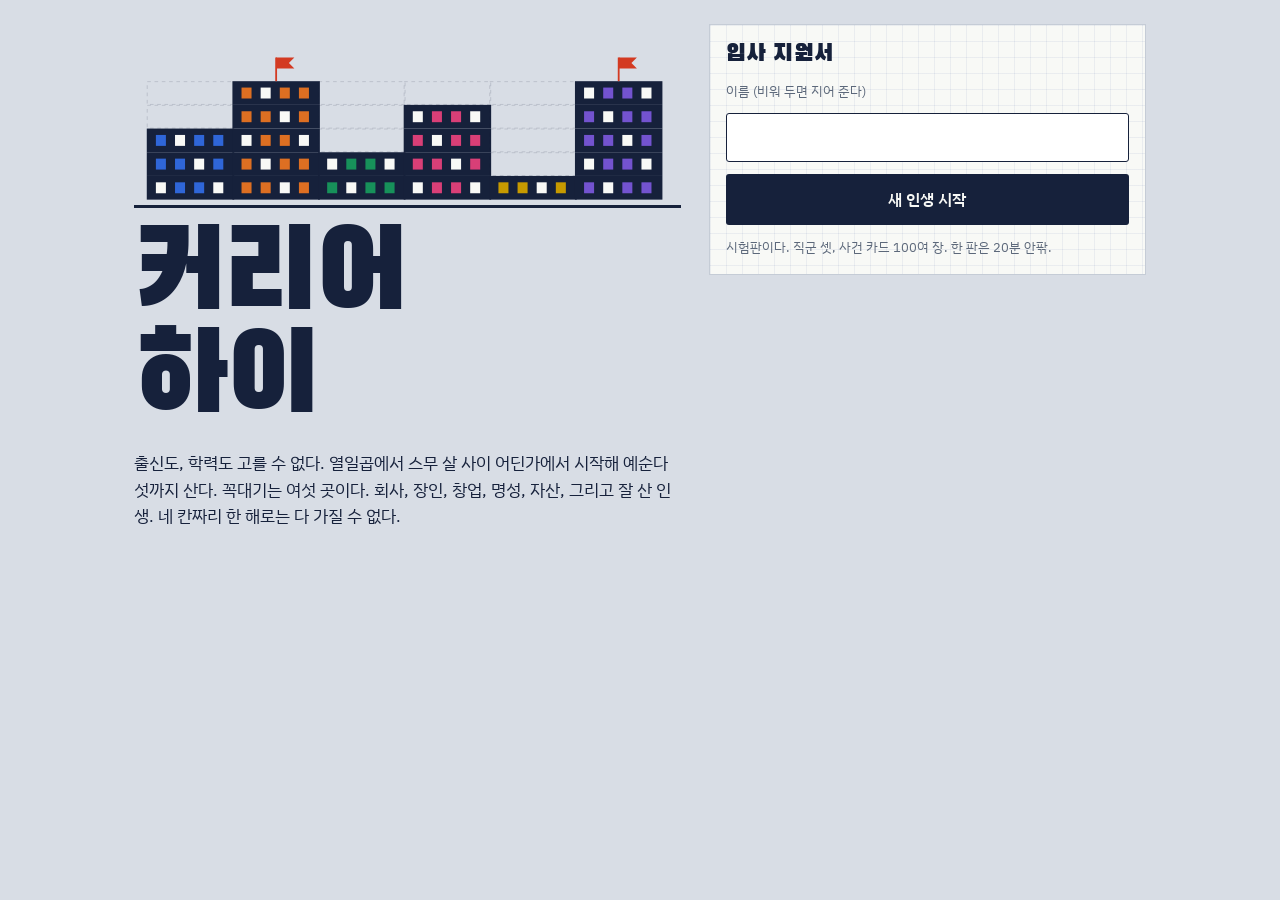
==== commit b00e7c73: "feat: 3판 - 스카이라인, 포스트잇 계획, 인사발령 - 파일을 data.js / engine.js / ui.js / style.css로 분리 - 여섯 갈래를 도시 스카이라인으" ====
--- a/index.html
+++ b/index.html
@@ -3,1261 +3,16 @@
 <head>
 <meta charset="utf-8">
 <meta name="viewport" content="width=device-width, initial-scale=1">
-<title>커리어 하이 프로토타입</title>
+<title>커리어 하이</title>
 <link rel="preconnect" href="https://fonts.googleapis.com">
 <link rel="preconnect" href="https://fonts.gstatic.com" crossorigin>
-<link href="https://fonts.googleapis.com/css2?family=Gowun+Batang:wght@400;700&family=IBM+Plex+Mono:wght@400;600&family=IBM+Plex+Sans+KR:wght@400;500;600&display=swap" rel="stylesheet">
-<style>
-/* 레이아웃: 서류철 한 권. 폭 440px 한 단, 맨 위에 명함, 아래에 이력서 양식의 표와 결재 도장. 강조는 인주색 하나. */
-:root{
-  --paper:#eceeeb; --sheet:#fbfbf8; --ink:#1b2330; --muted:#667080; --rule:#c6cad0; --cell:#e9ebe7;
-  --stamp:#c5301c; --good:#2c7a4b; --warn:#a8690f;
-  --f-display:"Gowun Batang","Nanum Myeongjo","Batang",serif;
-  --f-body:"IBM Plex Sans KR","Apple SD Gothic Neo","Malgun Gothic",sans-serif;
-  --f-num:"IBM Plex Mono","SFMono-Regular",Consolas,monospace;
-}
-@media (prefers-color-scheme: dark){
-  :root:not([data-theme="light"]){
-    --paper:#14171c; --sheet:#1d2128; --ink:#e8eaed; --muted:#98a1ad; --rule:#3a414c; --cell:#252a33;
-    --stamp:#ff6b57; --good:#6cc48f; --warn:#e0a84a; color-scheme:dark;
-  }
-}
-:root[data-theme="dark"]{
-  --paper:#14171c; --sheet:#1d2128; --ink:#e8eaed; --muted:#98a1ad; --rule:#3a414c; --cell:#252a33;
-  --stamp:#ff6b57; --good:#6cc48f; --warn:#e0a84a; color-scheme:dark;
-}
-*{box-sizing:border-box}
-html,body{margin:0}
-body{background:var(--paper);color:var(--ink);font-family:var(--f-body);font-size:16px;line-height:1.55;-webkit-text-size-adjust:100%}
-#app{max-width:440px;margin:0 auto;padding:20px 16px 48px;display:flex;flex-direction:column;gap:14px}
-h1,h2,h3{font-family:var(--f-display);margin:0;text-wrap:balance}
-h2{font-size:19px}
-p{margin:0}
-button{font:inherit;color:inherit;cursor:pointer}
-button:focus-visible,input:focus-visible{outline:2px solid var(--stamp);outline-offset:2px}
-.num{font-family:var(--f-num);font-variant-numeric:tabular-nums}
-.muted{color:var(--muted)}
-.small{font-size:13px}
-.sheet{background:var(--sheet);border:1px solid var(--rule);padding:14px;display:flex;flex-direction:column;gap:10px}
-.doc-head{display:flex;justify-content:space-between;align-items:baseline;gap:8px;border-bottom:2px solid var(--ink);padding-bottom:5px}
-.doc-head .no{font-family:var(--f-num);font-size:12px;color:var(--muted);white-space:nowrap}
-.bizcard{background:var(--sheet);border:1px solid var(--rule);border-left:6px solid var(--ink);padding:16px 18px 14px;position:relative;min-height:122px;display:flex;flex-direction:column;gap:3px}
-.bizcard .co{font-size:13px;color:var(--muted);letter-spacing:.04em}
-.bizcard .nm{font-family:var(--f-display);font-weight:700;font-size:28px;letter-spacing:.12em;line-height:1.2}
-.bizcard .tt{font-size:15px;font-weight:500}
-.bizcard .meta{margin-top:auto;font-size:12.5px;color:var(--muted);display:flex;gap:8px;flex-wrap:wrap}
-.nick{position:absolute;right:14px;top:14px;border:2px solid var(--stamp);color:var(--stamp);font-family:var(--f-display);font-weight:700;font-size:13px;padding:2px 8px;transform:rotate(4deg);border-radius:3px}
-table.form{width:100%;border-collapse:collapse;font-size:14px}
-table.form th,table.form td{border:1px solid var(--rule);padding:6px 8px;text-align:left;vertical-align:top}
-table.form th{background:var(--cell);font-weight:500;white-space:nowrap;width:1%}
-.stats{display:grid;grid-template-columns:1fr 1fr;border-top:1px solid var(--rule);border-left:1px solid var(--rule)}
-.stats div{border-right:1px solid var(--rule);border-bottom:1px solid var(--rule);padding:6px 8px;font-size:13.5px;display:flex;flex-direction:column;gap:3px}
-.stats .top{display:flex;flex-direction:row;justify-content:space-between;border:0;padding:0}
-.stats .wide{grid-column:1 / -1}
-.bar{height:5px;background:var(--cell);position:relative}
-.bar i{position:absolute;left:0;top:0;bottom:0;background:var(--ink)}
-.bar.burn i{background:var(--warn)}
-.bar.burn.hot i{background:var(--stamp)}
-.paths{display:flex;flex-direction:column}
-.paths .p{display:grid;grid-template-columns:44px 74px 1fr;gap:8px;align-items:center;padding:5px 0;border-bottom:1px solid var(--rule);font-size:13px}
-.paths .p:last-child{border-bottom:0}
-.paths .p b{font-weight:600;font-size:14px}
-.paths .pp{display:flex;gap:3px}
-.paths .pp i{width:11px;height:11px;border:1px solid var(--ink);border-radius:50%}
-.paths .pp i.on{background:var(--ink)}
-.paths .pp i.peak{background:var(--stamp);border-color:var(--stamp)}
-.alloc{display:flex;flex-direction:column}
-.alloc .row{display:grid;grid-template-columns:1fr auto;gap:8px;align-items:center;padding:7px 0;border-bottom:1px solid var(--rule)}
-.alloc .row:last-child{border-bottom:0}
-.alloc .lab b{font-weight:600}
-.alloc .lab span{display:block;font-size:12px;color:var(--muted);line-height:1.35}
-.step{display:flex;align-items:center;gap:5px}
-.step button{width:38px;height:38px;border:1px solid var(--ink);background:var(--sheet);font-size:19px;line-height:1;border-radius:2px}
-.step button:disabled{opacity:.3;cursor:default}
-.step .v{width:22px;text-align:center;font-family:var(--f-num);font-weight:600;font-size:17px}
-.pips{display:flex;gap:5px}
-.pips i{width:20px;height:8px;border:1px solid var(--ink)}
-.pips i.on{background:var(--ink)}
-.btn{display:block;width:100%;padding:12px 14px;border:1px solid var(--ink);background:var(--ink);color:var(--sheet);font-weight:600;border-radius:2px;text-align:center}
-.btn.ghost{background:transparent;color:var(--ink)}
-.btn:disabled{opacity:.35;cursor:default}
-.btn.choice{background:var(--sheet);color:var(--ink);text-align:left;font-weight:500}
-.btn.choice small{display:block;color:var(--muted);font-weight:400;font-size:12.5px;margin-top:2px}
-.btn.choice.locked{border-style:dashed;opacity:.55}
-.row2{display:grid;grid-template-columns:1fr 1fr;gap:8px}
-.link{background:none;border:0;padding:6px 0;color:var(--muted);text-decoration:underline;font-size:14px}
-.resign{border:1px dashed var(--stamp);color:var(--stamp);background:transparent;padding:10px;border-radius:2px;font-size:14px}
-.stamp{width:70px;height:70px;border:3px solid var(--stamp);border-radius:50%;color:var(--stamp);display:flex;flex-direction:column;align-items:center;justify-content:center;font-family:var(--f-display);font-weight:700;transform:rotate(-9deg);flex:none;animation:slam .35s cubic-bezier(.2,1.4,.4,1) both}
-.stamp b{font-size:30px;line-height:1}
-.stamp span{font-size:10px;letter-spacing:.06em}
-@keyframes slam{from{transform:rotate(-9deg) scale(2.2);opacity:0}to{transform:rotate(-9deg) scale(1);opacity:1}}
-@media (prefers-reduced-motion: reduce){.stamp{animation:none}}
-.yr-top{display:flex;gap:12px;align-items:center}
-.news{border-left:3px solid var(--stamp);padding:2px 0 2px 10px;font-size:14px}
-.delta{display:flex;flex-wrap:wrap;gap:5px}
-.chip{font-size:12.5px;border:1px solid var(--rule);padding:1px 7px;border-radius:999px;font-family:var(--f-num)}
-.chip.up{color:var(--good);border-color:var(--good)}
-.chip.dn{color:var(--stamp);border-color:var(--stamp)}
-.tags{display:flex;flex-wrap:wrap;gap:5px}
-.tag{font-size:12px;border:1px solid var(--ink);padding:0 6px;border-radius:2px}
-ul.lines{margin:0;padding:0;list-style:none;display:flex;flex-direction:column;gap:5px;font-size:14px}
-ul.lines li{padding-left:12px;position:relative}
-ul.lines li::before{content:"";position:absolute;left:0;top:.7em;width:5px;height:1px;background:var(--ink)}
-.shame{color:var(--stamp)}
-.gap-row td{color:var(--muted)}
-.gap-row button{background:none;border:0;padding:0;color:var(--muted);text-decoration:underline;font-size:13px}
-.hero-title{font-family:var(--f-display);font-weight:700;font-size:44px;letter-spacing:.06em;line-height:1.1}
-.hero-title em{font-style:normal;color:var(--stamp)}
-input[type=text]{font:inherit;color:inherit;background:var(--sheet);border:1px solid var(--ink);padding:10px;border-radius:2px;width:100%}
-.note{font-size:12.5px;color:var(--muted)}
-</style>
+<link href="https://fonts.googleapis.com/css2?family=Black+Han+Sans&family=IBM+Plex+Sans+KR:wght@400;600&family=Nanum+Pen+Script&display=swap" rel="stylesheet">
+<link rel="stylesheet" href="style.css">
 </head>
 <body>
 <div id="app"></div>
-<script>
-"use strict";
-/* ============ 데이터 (웹 버전에서 JSON 파일로 분리) ============ */
-const RULES = {
-  retireAge:65,
-  grade:[["S",40,4,8,3],["A",30,3,5,2],["B",18,2,3,1],["C",8,1,0,0],["D",-999,0,0,-2]],
-  promo:[null,
-    {pp:4,min:{skill:20}},{pp:7,min:{skill:30}},{pp:10,min:{skill:40,rep:32}},
-    {pp:13,min:{skill:45,rep:48,net:50}},{pp:16,min:{skill:50,rep:64,net:70}}],
-  promoTO:[0,100,85,65,48,35],
-  bizNeed:[null,{net:15},{net:30},{net:45,rep:35},{net:60,rep:52},{net:72,rep:66}],
-  salary:[0,3000,4500,6500,9000,15000,30000],
-  profitUnit:[0,2000,5000,15000,50000,200000,500000],
-  craft:[[30,0],[50,0],[65,1],[80,2],[95,4]],
-  fame:[15,35,55,75,92],
-  wealth:[5000,30000,100000,300000,1000000],
-  lifeYears:[3,8,14,21,28]
-};
-const STAT={skill:"능력",rep:"평판",net:"인맥",fame:"명성",life:"일상",burn:"번아웃",money:"현금",assets:"집·자산",pp:"승진 점수"};
-const PATHS={org:"조직",craft:"장인",biz:"창업",fame:"명성",wealth:"자산",life:"삶"};
-const PATH_RANKS={
-  craft:["견습","숙련","전문가","대가",""],
-  fame:["아는 사람은 아는","업계 유명인","단골 강연자","전국구",""],
-  wealth:["종잣돈","중산층","자산가","부자","경제적 자유"],
-  life:["소소한 행복","단단한 일상","화목한 집","충만한 삶","잘 산 인생"]
-};
-const ORIGINS=[
-  {id:"chaebol",name:"재벌가 막내",w:2,fx:{money:50000,net:20},edu:{univ:6,college:2,work:1},hs:{gen:8,voc:1},desc:"현금 5억, 인맥 +20. 부모님 찬스를 쓸 수 있다."},
-  {id:"pro",name:"전문직 집안",w:8,fx:{skill:10,money:5000},edu:{univ:6,college:2,work:1},hs:{gen:8,voc:1},desc:"능력 +10, 현금 5,000만 원."},
-  {id:"shop",name:"자영업 집안",w:14,fx:{money:2000},edu:{univ:3,college:3,work:3},hs:{gen:5,voc:4},desc:"현금 2,000만 원. 가업을 이을 기회가 온다."},
-  {id:"civil",name:"공무원 집안",w:10,fx:{rep:5,life:5},edu:{univ:5,college:3,work:1},hs:{gen:7,voc:2},desc:"평판 +5, 일상 +5."},
-  {id:"office",name:"평범한 회사원 집안",w:26,fx:{},edu:{univ:4,college:3,work:2},hs:{gen:6,voc:3},desc:"보정 없음. 제약도 없다."},
-  {id:"working",name:"맞벌이 서민 집안",w:20,fx:{},edu:{univ:3,college:3,work:3},hs:{gen:5,voc:4},desc:"번아웃이 10% 덜 쌓인다."},
-  {id:"farm",name:"시골 농가",w:10,fx:{net:-5,life:8},edu:{univ:2,college:3,work:4},hs:{gen:4,voc:5},desc:"인맥 -5, 일상 +8."},
-  {id:"poor",name:"형편이 어려운 집",w:10,fx:{money:-1000},edu:{univ:2,college:3,work:5},hs:{gen:4,voc:5},desc:"학자금 빚 1,000만 원. 능력이 10% 빨리 자란다."}
-];
-const TRAITS_GOOD=[
-  {id:"steel",name:"강철 체력",desc:"업무로 쌓이는 번아웃 -25%"},
-  {id:"talk",name:"말발",desc:"인맥 행동 효과 +50%"},
-  {id:"hands",name:"금손",desc:"능력 성장 +25%"},
-  {id:"sense",name:"눈치 백단",desc:"확률 선택지의 성공률이 보인다"},
-  {id:"lucky",name:"운빨",desc:"확률 판정 +10%p"},
-  {id:"thrift",name:"짠돌이",desc:"저축률 +5%p"}
-];
-const TRAITS_BAD=[
-  {id:"glass",name:"유리 멘탈",desc:"사건으로 쌓이는 번아웃 +50%"},
-  {id:"sleepy",name:"아침잠",desc:"가끔 지각해서 성과가 깎인다"},
-  {id:"gullible",name:"팔랑귀",desc:"투자 결과가 나빠진다"},
-  {id:"blunt",name:"직설 화법",desc:"가끔 말실수로 평판이 깎인다"},
-  {id:"workaholic",name:"워커홀릭",desc:"휴식과 일상 행동 효과 -30%"},
-  {id:"softie",name:"사람 좋음",desc:"가끔 남의 일을 떠맡는다"}
-];
-const PERKS=[
-  {id:"night",name:"밤샘 체질",desc:"업무 번아웃 -30%"},
-  {id:"speaker",name:"발표의 달인",desc:"대외 활동의 명성 +50%"},
-  {id:"politics",name:"사내 정치 9단",desc:"승진 경쟁 +15%p"},
-  {id:"eye",name:"사람 보는 눈",desc:"사업 이익 +20%"},
-  {id:"compound",name:"복리의 마법",desc:"투자 수익 +25%"},
-  {id:"lifelong",name:"평생 학습",desc:"능력이 낡지 않는다"},
-  {id:"master",name:"장인의 손",desc:"대표작 성공률 +15%p"},
-  {id:"calm",name:"칼퇴 선언",desc:"휴식·일상 효과 +40%, 성과 -10%"},
-  {id:"mad",name:"마당발",desc:"인맥 행동 효과 +50%"},
-  {id:"nerve",name:"강심장",desc:"확률 판정 +8%p"},
-  {id:"frugal",name:"짠물 살림",desc:"저축률 +8%p"},
-  {id:"multi",name:"멀티태스커",desc:"행동력 +1칸, 매년 번아웃 +6"},
-  {id:"family",name:"가정적",desc:"일상 행동 효과 2배"},
-  {id:"crisis",name:"위기에 강함",desc:"불황 페널티 없음, 구조조정에서 살아남기 쉽다"},
-  {id:"body",name:"몸이 재산",desc:"매년 번아웃 회복 +5"},
-  {id:"loyal",name:"한 우물",desc:"한 회사 5년 이상이면 성과 +15%"}
-];
-const EDU={gen:"일반고",voc:"특성화고",univ:"4년제 대학",college:"전문대"};
-const JOBS={
-  dev:{name:"소프트웨어 개발",rate:1.2,cost:2000,
-    titles:["","수습 개발자","주니어 개발자","시니어 개발자","개발 팀장","기술 이사","테크 기업 대표"],
-    ftitles:["","1인 개발자","스타트업 대표","법인 대표","중소 IT기업 대표","중견 IT기업 대표","테크 기업 회장"],
-    free:"프리랜서 개발자",peaks:{org:"테크 기업 대표",craft:"기술 명장",biz:"테크 기업 회장",fame:"업계의 얼굴"},
-    works:["오픈소스 프레임워크","천만 명이 쓰는 앱의 엔진","업계 표준이 된 라이브러리","모두가 쓰는 개발 도구","새 프로그래밍 언어"],
-    big:["네모소프트","한빛테크","오로라랩스"],small:["코드공방","바닐라스튜디오","모서리소프트"],mine:["랩스","소프트","테크"],
-    eduW:{univ:3,college:2,voc:2,gen:1},eduBonus:{univ:15,college:8,voc:6,gen:0}},
-  cook:{name:"요리·외식",rate:0.75,cost:5000,
-    titles:["","주방 막내","라인 쿡","수셰프","헤드 셰프","총괄 셰프","외식 그룹 총괄 대표"],
-    ftitles:["","작은 가게 사장","맛집 사장","다점포 사장","프랜차이즈 대표","외식 기업 대표","외식 그룹 회장"],
-    free:"프리랜서 셰프",peaks:{org:"외식 그룹 총괄 대표",craft:"별 셋의 셰프",biz:"외식 그룹 회장",fame:"국민 셰프"},
-    works:["시그니처 코스","10년 묵힌 장","계절 테이스팅 메뉴","줄 세우는 한 접시","교과서가 된 요리책"],
-    big:["호텔 그랑서울","미식당 본점","라메종"],small:["골목식당 온기","동네밥상","한그릇"],mine:["식당","키친","집"],
-    eduW:{univ:1,college:3,voc:3,gen:2},eduBonus:{univ:6,college:10,voc:10,gen:2}},
-  office:{name:"기업 경영·사무",rate:1.0,cost:3000,
-    titles:["","사원","대리","과장","부장","임원","대표이사"],
-    ftitles:["","1인 사업자","소규모 팀 대표","법인 대표","중소기업 대표","중견기업 대표","대기업 회장"],
-    free:"독립 컨설턴트",peaks:{org:"대기업 대표이사",craft:"전설의 전략가",biz:"대기업 회장",fame:"경영 구루"},
-    works:["회사를 살린 회생안","신사업 기획","업계 교과서가 된 보고서","해외 진출 전략","세기의 인수합병"],
-    big:["대성그룹","한울물산","미래홀딩스"],small:["새봄상사","다온기획","우리산업"],mine:["컴퍼니","상사","홀딩스"],
-    eduW:{univ:3,college:2,voc:1,gen:1},eduBonus:{univ:15,college:8,voc:3,gen:0}}
-};
-const BOSSES={
-  mentor:{name:"멘토형",desc:"매년 능력 +2"},
-  credit:{name:"공 가로채기형",desc:"성과 -15%"},
-  handsoff:{name:"방임형",desc:"간섭도 도움도 없다"},
-  overtime:{name:"야근형",desc:"성과 +10%, 업무 번아웃 +2"}
-};
-const ERAS=[
-  {id:"recession",text:"경기 불황. 채용이 얼어붙고 구조조정 소문이 돈다.",perf:{dev:.8,cook:.8,office:.8}},
-  {id:"boom",text:"경기 호황. 어디든 사람이 모자라다.",perf:{dev:1.1,cook:1.1,office:1.1}},
-  {id:"tech",text:"신기술 붐. 개발자 몸값이 치솟는다.",perf:{dev:1.25,cook:1,office:1}},
-  {id:"food",text:"미식 열풍. 식당마다 줄이 늘어섰다.",perf:{dev:1,cook:1.25,office:1}},
-  {id:"bubble",text:"자산 시장 과열. 다들 투자 얘기만 한다.",perf:{dev:1,cook:1,office:1}}
-];
-const SURNAMES=["김","이","박","최","정","강","조","윤","장","임","한","오"];
-const GIVEN=["서연","민준","지우","도윤","하은","준호","수아","현우","예린","태양","소희","건우","유나","재민","다은","시우"];
-const A={
-  work:["업무","성과 ↑ · 번아웃 +8"],bizwork:["사업","회사 성과 ↑ · 번아웃 +8"],gig:["일감","수입 ↑ · 번아웃 +8"],
-  study:["자기계발","능력 ↑ · 번아웃 +3"],prep:["취업 준비","능력 ↑ · 번아웃 +3"],school:["공부","능력 ↑ · 번아웃 +3"],
-  network:["인맥","인맥 +5 · 평판 +1 · 현금 -100만"],fame:["대외 활동","명성 ↑ · 회사 성과 -3 · 번아웃 +3"],
-  craft:["대표작","진행 +1 (4가 되면 도전) · 번아웃 +4"],invest:["투자","현금의 25%를 건다"],
-  family:["가족·일상","일상 +8 · 번아웃 -6"],rest:["휴식","번아웃 -15"],
-  part:["알바","현금 +300만 · 번아웃 +5"],club:["대외활동","인맥 +4 · 평판 +2"],friends:["연애·친구","일상 +8 · 번아웃 -6"]
-};
-const ACTIONS={
-  school:[["study","school"],["part","part"],["club","club"],["family","friends"],["rest","rest"]],
-  rest:[["study","prep"],["part","part"],["network","network"],["family","family"],["rest","rest"]],
-  career:[["work","work"],["study","study"],["network","network"],["fame","fame"],["craft","craft"],["invest","invest"],["family","family"],["rest","rest"]],
-  founder:[["work","bizwork"],["study","study"],["network","network"],["fame","fame"],["craft","craft"],["invest","invest"],["family","family"],["rest","rest"]],
-  free:[["work","gig"],["study","study"],["network","network"],["fame","fame"],["craft","craft"],["invest","invest"],["family","family"],["rest","rest"]]
-};
-const WORKING=["career","founder","free"];
-
-/* 이벤트 카드. when의 조건을 모두 만족해야 나온다. */
-const CARDS=[
- /* ---- 필수 ---- */
- {id:"after_high",required:true,title:"졸업을 앞두고",text:"담임이 진로 희망서를 나눠 준다. 칸은 하나뿐이다.",choices:[
-   {text:"4년제 대학에 간다",hint:"능력 22 이상 · 등록금 2,000만 원",require:{skill:22},effects:{money:-2000,do:"go_univ"},result:"합격 통지서가 왔다. 4년이 시작된다."},
-   {text:"전문대에 간다",hint:"등록금 1,000만 원",effects:{money:-1000,do:"go_college"},result:"2년 뒤에는 현장에 있을 것이다."},
-   {text:"바로 일을 시작한다",effects:{do:"go_work"},result:"교복을 벗자마자 이력서를 쓴다."}]},
- {id:"job_apply",required:true,title:"지원서를 쓴다",text:"{jobname} 분야에서 일하려 한다. 어디에 낼까.",choices:[
-   {text:"이름 있는 곳에 지원한다",hint:"붙으면 연봉이 높다",chance:30,chanceFn:"apply",success:{effects:{do:"join_big"},result:"합격. 사원증에 내 이름이 찍혔다."},fail:{effects:{do:"apply_fail"},result:"최종 면접 탈락. 1년을 더 준비한다.",shame:"최종 면접에서 떨어졌다"}},
-   {text:"작은 곳에서 시작한다",hint:"확정 합격 · 연봉은 낮다",effects:{do:"join_small"},result:"면접 본 날 바로 출근 날짜가 잡혔다."},
-   {text:"부모님 찬스를 쓴다",hint:"재벌가 전용 · 평판 -8",when:{origin:"chaebol"},effects:{rep:-8,do:"join_big",flag:"nepo"},result:"면접은 없었다. 다들 내가 누구 자식인지 안다.",shame:"낙하산으로 입사했다"},
-   {text:"프리랜서로 뛴다",hint:"소속 없이 일감을 받는다",when:{min:{skill:30}},effects:{do:"go_free"},result:"명함에 회사 이름 대신 내 이름을 크게 넣었다."},
-   {text:"다른 분야로 방향을 튼다",hint:"지망을 바꾸고 작은 곳에 입사",effects:{do:"switch_job"},result:"계획에 없던 길이다."}]},
- {id:"peak_review",required:true,title:"마지막 한 자리",text:"{peakname} 자리를 두고 표결이 열린다. 후보는 셋이다.",choices:[
-   {text:"정면으로 나선다",chance:35,chanceFn:"peak",success:{effects:{do:"peak"},result:"만장일치는 아니었다. 그래도 내 이름이 불렸다."},fail:{effects:{pp:-8},result:"다른 이름이 불렸다. 몇 년 더 기다려야 한다.",shame:"마지막 표결에서 밀렸다"}},
-   {text:"인맥을 총동원한다",hint:"인맥 85 이상",require:{net:85},effects:{do:"peak",net:-15},result:"전화 스무 통. 표는 미리 정해져 있었다."},
-   {text:"올해는 물러선다",effects:{pp:-3,rep:2},result:"때가 아니라고 판단했다."}]},
- {id:"peak_choice",required:true,title:"정점에서",text:"{lastpeak}. 올라올 곳은 다 올라왔다. 이제 어떻게 할까.",choices:[
-   {text:"박수 칠 때 떠난다",effects:{do:"retire_now"},result:"마지막 인사는 짧게 했다."},
-   {text:"정년까지 계속한다",hint:"다른 길의 정점도 노릴 수 있다",effects:{},result:"아직 할 일이 남았다."}]},
- {id:"resign",required:true,title:"사직서",text:"서랍 속 봉투를 꺼냈다. 정말 낼까.",choices:[
-   {text:"내고 이직을 준비한다",hint:"올해 다시 지원한다",effects:{do:"quit_move"},result:"책상을 비우는 데 20분이 걸렸다."},
-   {text:"내고 창업한다",hint:"창업 자금 {cost}",effects:{do:"found"},result:"퇴직금이 곧 자본금이다."},
-   {text:"내고 프리랜서가 된다",hint:"능력 30 이상 · 수입은 실력과 명성에 달렸다",when:{track:"career"},require:{skill:30},effects:{do:"go_free"},result:"월요일 아침에 알람이 울리지 않았다."},
-   {text:"다시 넣어 둔다",effects:{},result:"봉투는 서랍으로 돌아갔다."}]},
- {id:"perk",required:true,title:"몸에 밴 것",text:"몇 해를 지나며 한 가지가 손에 익었다. 무엇일까.",choices:[]},
- /* ---- 학창 시절 ---- */
- {id:"exam",when:{track:"school"},w:10,title:"시험 전날 밤",text:"범위는 넓고 밤은 짧다.",choices:[
-   {text:"밤을 새운다",effects:{skill:3,burn:6},result:"아침 해를 보며 마지막 장을 넘겼다."},
-   {text:"그냥 잔다",effects:{burn:-5},result:"컨디션은 최고였다. 점수는 아니었다."}]},
- {id:"club",when:{track:"school"},once:true,w:8,title:"동아리 권유",text:"선배가 전단지를 내민다. \"우리 분위기 좋아.\"",choices:[
-   {text:"가입한다",effects:{net:6,life:5,burn:2},result:"분위기는 정말 좋았다. 일도 많았다."},
-   {text:"공부할 시간이 없다",effects:{skill:2},result:"도서관 자리를 지켰다."}]},
- {id:"contest",when:{track:"school",age:[19,24]},w:8,title:"공모전 팀원 모집",text:"상금 300만 원. 마감은 2주 뒤.",choices:[
-   {text:"참가한다",check:{stat:"skill",min:24},effects:{burn:5},success:{effects:{rep:5,money:100,resume:"공모전 수상"},result:"장려상. 이력서에 쓸 한 줄이 생겼다."},fail:{effects:{},result:"예선 탈락. 2주가 사라졌다.",shame:"공모전 예선에서 떨어졌다"}},
-   {text:"넘긴다",effects:{},result:"다음 기회에."}]},
- {id:"part_boss",when:{track:"school"},w:7,title:"알바 사장님의 부탁",text:"\"이번 달만 주말 풀타임 좀 해 줘. 시급 올려 줄게.\"",choices:[
-   {text:"한다",effects:{money:400,burn:7,life:-3},result:"통장은 불었고 주말은 사라졌다."},
-   {text:"시험 기간이라고 한다",effects:{skill:1},result:"사장님은 한숨을 쉬었다."}]},
- /* ---- 인생: 20대 ---- */
- {id:"first_love",when:{age:[17,24],noflag:["partner","married"]},once:true,w:9,title:"고백할까",text:"같이 걷는 길이 자꾸 짧게 느껴진다.",choices:[
-   {text:"고백한다",chance:50,chanceStat:"life",success:{effects:{life:12,flag:"partner"},result:"\"나도.\" 두 글자였다."},fail:{effects:{life:-6},result:"\"좋은 친구로 지내자.\"",shame:"고백했다가 친구로 남았다"}},
-   {text:"말하지 않는다",effects:{},result:"그 길은 여전히 짧다."}]},
- {id:"friend_trip",when:{age:[19,27]},once:true,w:7,title:"배낭여행",text:"친구가 항공권 캡처를 보냈다. \"지금 아니면 못 가.\"",choices:[
-   {text:"간다",hint:"현금 -300만 원",effects:{money:-300,life:12,burn:-10,net:2},result:"사진 2천 장과 빈 통장이 남았다."},
-   {text:"자격증 공부를 한다",effects:{skill:3,life:-3},result:"친구의 사진에 '좋아요'를 눌렀다."}]},
- {id:"scam_job",when:{age:[19,27]},once:true,w:5,title:"고수익 보장",text:"선배가 카페로 불렀다. \"너니까 알려 주는 거야.\"",choices:[
-   {text:"설명회에 간다",chance:20,success:{effects:{money:500},result:"운 좋게 빠져나왔다. 수당도 받았다."},fail:{effects:{money:-600,net:-3},result:"정수기 여섯 대가 집에 왔다.",shame:"다단계에 넘어가 정수기를 여섯 대 샀다"}},
-   {text:"커피만 마시고 나온다",effects:{},result:"커피값은 선배가 냈다."}]},
- {id:"first_room",when:{age:[22,30],track:WORKING},once:true,w:8,title:"독립",text:"통근에 왕복 세 시간이 걸린다. 방을 구할까.",choices:[
-   {text:"회사 근처 원룸을 구한다",hint:"현금 -1,000만 원",effects:{money:-1000,life:6,burn:-8},result:"처음으로 내 열쇠가 생겼다."},
-   {text:"본가에서 버틴다",effects:{burn:6,money:300},result:"지하철에서 서서 자는 법을 익혔다."}]},
- {id:"car",when:{age:[26,40],track:WORKING},once:true,w:6,title:"첫 차",text:"대리점 앞을 세 번째 지나간다.",choices:[
-   {text:"새 차를 뽑는다",hint:"현금 -3,000만 원",effects:{money:-3000,life:6,rep:1},result:"새 차 냄새는 석 달 갔다. 할부는 5년 간다."},
-   {text:"중고를 산다",hint:"현금 -800만 원",effects:{money:-800,life:3},result:"잘 굴러간다. 그러면 됐다."},
-   {text:"계속 걷는다",effects:{burn:1},result:"교통카드를 충전했다."}]},
- {id:"blind_date",when:{age:[25,40],noflag:["partner","married"]},cd:4,w:9,title:"소개팅",text:"\"사람 괜찮아. 이번 주 토요일 어때?\"",choices:[
-   {text:"나간다",chance:45,chanceStat:"life",success:{effects:{life:10,flag:"partner"},result:"두 번째 약속을 그 자리에서 잡았다."},fail:{effects:{money:-10},result:"파스타는 맛있었다."}},
-   {text:"토요일에도 일한다",effects:{perf:2,life:-4},result:"주선자는 다시 묻지 않았다."}]},
- {id:"propose",when:{flag:"partner",noflag:"married",age:[26,45]},cd:3,w:14,title:"결혼 이야기",text:"\"우리 앞으로 어떻게 할 거야?\"",choices:[
-   {text:"결혼한다",hint:"현금 -3,000만 원",effects:{money:-3000,life:15,do:"marry"},result:"축의금을 세다가 날이 샜다."},
-   {text:"조금만 더 있다가",chance:65,success:{effects:{life:-3},result:"\"알았어.\" 대답은 짧았다."},fail:{effects:{life:-15,unflag:"partner"},result:"기다리지 않겠다고 했다.",shame:"미루다가 헤어졌다"}},
-   {text:"헤어지자고 한다",effects:{life:-10,unflag:"partner"},result:"짐은 상자 두 개였다."}]},
- {id:"wedding",when:{age:[27,36],track:WORKING},once:true,w:6,title:"청첩장 러시",text:"이번 달에만 모바일 청첩장이 다섯 장 왔다.",choices:[
-   {text:"다 간다",effects:{money:-500,net:6,life:2},result:"뷔페 메뉴를 외웠다."},
-   {text:"가까운 사람만 챙긴다",effects:{money:-200,net:2},result:"적당한 선을 지켰다."},
-   {text:"읽지 않는다",effects:{net:-4,life:-2},result:"단체방이 조용해졌다."}]},
- /* ---- 인생: 30~40대 ---- */
- {id:"baby",when:{flag:"married",age:[27,43],maxKids:1},cd:4,w:12,title:"아이",text:"배우자가 말했다. \"우리도 슬슬 생각해 볼까?\"",choices:[
-   {text:"낳는다",hint:"5년간 행동력 -1칸 · 매년 양육비",effects:{life:12,do:"baby"},result:"3.2kg. 세상에서 제일 작은 손이었다."},
-   {text:"아직은 아니다",effects:{life:-3},result:"그 얘기는 다음으로 미뤘다."}]},
- {id:"childcare",when:{timer:"childcare",track:WORKING},cd:3,w:14,title:"어린이집 대기 400번",text:"아이는 아프고, 회의는 9시고, 둘 다 미룰 수 없다.",choices:[
-   {text:"도우미를 구한다",hint:"현금 -1,500만 원 · 행동력을 되찾는다",effects:{money:-1500,do:"nanny"},result:"이모님이 오셨다. 숨이 쉬어진다."},
-   {text:"육아휴직을 쓴다",hint:"1년 쉰다 · 승진 점수 -2",when:{track:"career"},effects:{pp:-2,life:14,do:"leave"},result:"아이의 첫걸음을 직접 봤다."},
-   {text:"둘이 어떻게든 한다",effects:{burn:8,life:4},result:"교대 근무하듯 살았다."}]},
- {id:"house",when:{age:[28,52],noflag:"house",min:{money:5000}},cd:5,w:10,title:"내 집 마련",text:"부동산 사장님이 말했다. \"지금이 제일 싸요.\" 작년에도 그 말을 했다.",choices:[
-   {text:"대출을 끼고 산다",hint:"현금 -5,000만 원 · 15년간 매년 800만 원 상환",effects:{money:-5000,life:8,do:"buy_house"},result:"등기부에 내 이름이 올랐다. 은행 이름도 같이."},
-   {text:"전세로 더 산다",effects:{},result:"이삿짐 센터 번호는 저장해 뒀다."}]},
- {id:"jeonse",when:{age:[25,45],noflag:["house","scammed"],min:{money:2000}},once:true,w:4,title:"집주인이 전화를 안 받는다",text:"만기가 지났다. 보증금 얘기를 꺼내자 연락이 끊겼다.",choices:[
-   {text:"소송을 건다",chance:50,effects:{money:-300,flag:"scammed"},success:{effects:{},result:"2년 걸려 돌려받았다."},fail:{effects:{money:-2500,life:-10},result:"집은 이미 경매에 넘어가 있었다.",shame:"전세 보증금을 떼였다"}},
-   {text:"절반만 받고 합의한다",effects:{money:-1500,life:-5,flag:"scammed"},result:"수업료라고 생각하기로 했다."}]},
- {id:"parents_sick",when:{age:[36,56]},once:true,w:9,title:"병원에서 온 전화",text:"어머니가 쓰러지셨다. 간병이 필요하다고 한다.",choices:[
-   {text:"직접 돌본다",hint:"3년간 행동력 -1칸",effects:{life:8,do:"care_self"},result:"병원 보호자 침대에서 자는 법을 배웠다."},
-   {text:"간병인을 쓴다",hint:"현금 -3,600만 원",effects:{money:-3600,life:-2},result:"주말마다 병원에 갔다."},
-   {text:"형제에게 미룬다",effects:{life:-12,net:-3},result:"명절이 불편해졌다.",shame:"부모 간병을 형제에게 떠넘겼다"}]},
- {id:"parent_passing",when:{age:[46,63]},once:true,w:7,title:"부고",text:"새벽에 전화가 왔다. 아버지였다.",choices:[
-   {text:"충분히 애도한다",effects:{perf:-6,burn:-5,life:3},result:"아버지의 서랍에서 내 초등학교 상장이 나왔다."},
-   {text:"사흘 만에 출근한다",effects:{burn:12,life:-10},result:"책상 위에 조화가 놓여 있었다."}]},
- {id:"kid_school",when:{kids:true,age:[38,56]},cd:6,w:9,title:"학원비 고지서",text:"옆집 아이는 벌써 세 군데를 다닌다고 한다.",choices:[
-   {text:"남들 하는 만큼 시킨다",hint:"현금 -2,000만 원",effects:{money:-2000,life:1},result:"아이는 밤 10시에 집에 온다."},
-   {text:"하나만 보낸다",hint:"현금 -600만 원",effects:{money:-600},result:"적당한 선에서 타협했다."},
-   {text:"아이가 하고 싶은 걸 시킨다",effects:{money:-300,life:7},result:"아이는 드럼을 골랐다. 아랫집에 귤을 돌렸다."}]},
- {id:"kid_trouble",when:{kids:true,age:[38,58],max:{life:45}},once:true,w:12,title:"그림 일기",text:"아이의 가족 그림에 내가 없다. \"아빠, 엄마는 회사에 살잖아.\"",choices:[
-   {text:"휴가를 내고 여행을 간다",effects:{money:-500,perf:-4,life:14},result:"아이는 바다를 처음 봤다. 나도 오랜만에 봤다."},
-   {text:"다음 달에 꼭 가자고 한다",effects:{life:-10},result:"다음 달에도 바빴다.",shame:"아이와의 약속을 또 미뤘다"}]},
- {id:"kid_wedding",when:{kids:true,age:[56,64]},once:true,w:10,title:"자식의 결혼",text:"\"인사드릴 사람이 있어요.\"",choices:[
-   {text:"힘닿는 대로 보탠다",hint:"현금 -5,000만 원",effects:{money:-5000,life:10},result:"식장에서 울지 않으려고 천장을 봤다."},
-   {text:"알아서 하라고 한다",effects:{life:-4},result:"축사는 짧게 했다."}]},
- {id:"divorce_risk",when:{flag:"married",max:{life:20}},cd:5,w:18,title:"\"우리 얘기 좀 해\"",text:"식탁에 마주 앉은 게 석 달 만이다.",choices:[
-   {text:"부부 상담을 받는다",effects:{money:-300,perf:-4,life:16},result:"매주 수요일 저녁을 비웠다."},
-   {text:"요즘 일이 바쁘다고 한다",chance:45,success:{effects:{life:-4},result:"한숨 소리만 남았다."},fail:{effects:{do:"divorce"},result:"도장을 찍었다. 재산은 반으로 나눴다.",shame:"일 핑계를 대다가 이혼했다"}}]},
- {id:"lonely",when:{noflag:["married","partner"],age:[40,64],max:{life:25}},cd:6,w:12,title:"혼자 먹는 저녁",text:"편의점 도시락을 데우다가, 오늘 누구와도 말하지 않았다는 걸 알았다.",choices:[
-   {text:"동호회에 나간다",effects:{life:14,net:3},result:"등산복을 샀다. 생각보다 재밌다."},
-   {text:"고양이를 들인다",effects:{life:12,money:-200,flag:"pet"},result:"집에 가면 누가 기다린다."},
-   {text:"일로 채운다",effects:{perf:4,burn:6,life:-3},result:"사무실이 제일 편하다."}]},
- {id:"hobby",when:{age:[28,60],track:WORKING},once:true,w:6,title:"취미",text:"퇴근하고 뭐 하냐는 질문에 대답을 못 했다.",choices:[
-   {text:"달리기를 시작한다",effects:{burn:-10,life:6,flag:"hobby"},result:"10km를 처음 완주한 날, 메달을 걸고 출근했다."},
-   {text:"직장인 밴드에 들어간다",effects:{life:9,net:3,flag:"hobby"},result:"베이스는 인기가 없어서 바로 붙었다."},
-   {text:"그럴 시간이 없다",effects:{perf:2},result:"대답은 여전히 못 한다."}]},
- {id:"guarantee",when:{age:[30,56],min:{money:3000}},once:true,w:5,title:"친구의 부탁",text:"20년 지기가 서류를 내밀었다. \"도장만 찍어 주면 돼.\"",choices:[
-   {text:"찍어 준다",chance:45,success:{effects:{net:8,life:4},result:"친구는 재기했다. 한우를 샀다."},fail:{effects:{money:-4000,life:-8},result:"친구는 연락이 안 된다. 은행은 연락이 잘 된다.",shame:"보증을 섰다가 4,000만 원을 물었다"}},
-   {text:"거절한다",effects:{net:-5,life:-4},result:"친구는 커피를 다 마시지 않고 일어났다."}]},
- {id:"inherit",when:{age:[42,63]},once:true,w:4,title:"상속",text:"시골 땅이 있었다고 한다. 형제가 셋이다.",choices:[
-   {text:"내 몫을 받는다",effects:{money:3000,life:-4},result:"통장에 찍힌 숫자를 한참 봤다."},
-   {text:"형제에게 양보한다",effects:{life:8,net:3},result:"누나가 김치를 보내왔다."}]},
- {id:"big_illness",when:{age:[45,64],minBurnYears:7},once:true,w:16,title:"조직 검사 결과",text:"의사가 모니터를 돌려 보여 줬다. \"더 미루시면 안 됩니다.\"",choices:[
-   {text:"수술을 받고 1년 쉰다",hint:"현금 -2,000만 원",effects:{money:-2000,life:5,do:"sick_leave"},result:"병실 창밖으로 계절이 한 번 바뀌었다."},
-   {text:"약으로 버틴다",chance:35,success:{effects:{burn:5},result:"수치가 내려갔다. 이번에는 운이 좋았다."},fail:{effects:{do:"collapse"},result:"회의 중에 쓰러졌다.",shame:"수술을 미루다 회의실에서 쓰러졌다"}}]},
- {id:"checkup",when:{track:WORKING,age:[35,64],min:{burn:50}},w:8,title:"건강검진 결과",text:"빨간 글씨가 세 줄이다.",choices:[
-   {text:"운동을 시작한다",effects:{money:-200,burn:-15},result:"헬스장 사물함에 운동화를 넣었다."},
-   {text:"다음에 본다",effects:{burn:8},result:"결과지는 서랍 맨 아래에 넣었다.",shame:"건강검진 결과를 모른 척했다"}]},
- {id:"midlife",when:{age:[43,53],track:WORKING},once:true,w:8,title:"마흔 몇 살의 밤",text:"퇴근길 신호 대기 중에 문득 생각했다. 이게 다인가.",choices:[
-   {text:"오토바이를 산다",hint:"현금 -1,500만 원",effects:{money:-1500,life:9,burn:-8},result:"가족은 반대했다. 헬멧은 두 개 샀다."},
-   {text:"한 해를 통째로 쉰다",hint:"승진 점수 -3",effects:{pp:-3,life:18,do:"sabbatical"},result:"산티아고 길을 걸었다. 답은 없었지만 다리가 튼튼해졌다."},
-   {text:"신호가 바뀌어서 출발한다",effects:{burn:6},result:"집에 도착하니 잊어버렸다."}]},
- {id:"reunion",when:{age:[30,62]},cd:10,w:5,title:"동창회",text:"20년 만에 단체방이 살아났다.",choices:[
-   {text:"나간다",effects:{life:4,net:4,money:-50},result:"명함을 열두 장 받았다. 절반은 보험이었다."},
-   {text:"안 나간다",effects:{},result:"사진만 구경했다."}]},
- {id:"lotto",w:1,once:true,title:"로또 3등",text:"번호 다섯 개가 맞았다.",choices:[
-   {text:"조용히 찾는다",effects:{money:150,life:3},result:"세금 떼고 150만 원. 하루 동안은 부자였다."}]},
- {id:"coin",when:{age:[22,55],min:{money:1000}},cd:8,w:6,title:"\"너만 알고 있어\"",text:"옆자리 동료가 화면을 보여 준다. 그래프가 수직이다.",choices:[
-   {text:"넣는다",hint:"현금의 30%",chance:30,success:{effects:{do:"coin_win"},result:"세 배가 됐다. 동료는 다섯 배에 팔았다고 한다."},fail:{effects:{do:"coin_lose"},result:"상장 폐지 공지가 올라왔다.",shame:"동료 말만 듣고 코인에 넣었다가 날렸다"}},
-   {text:"안 넣는다",effects:{},result:"그래프는 다음 주에 반대로 수직이 됐다."}]},
- {id:"phishing",when:{age:[30,64],min:{money:2000}},once:true,w:4,title:"검찰입니다",text:"\"고객님 명의의 계좌가 범죄에 연루됐습니다.\"",choices:[
-   {text:"끊는다",effects:{},result:"검찰은 카톡으로 연락하지 않는다."},
-   {text:"일단 들어 본다",chance:60,success:{effects:{},result:"안전 계좌 얘기가 나오자 끊었다."},fail:{effects:{money:-2000},result:"안전 계좌는 안전하지 않았다.",shame:"보이스피싱에 2,000만 원을 보냈다"}}]},
- {id:"volunteer",when:{age:[30,64],track:WORKING,min:{skill:40}},once:true,w:5,title:"재능 기부",text:"모교에서 진로 특강을 부탁해 왔다. 강의료는 없다.",choices:[
-   {text:"간다",effects:{fame:4,life:6,burn:3},result:"질문은 하나였다. \"연봉이 얼마예요?\""},
-   {text:"바쁘다고 한다",effects:{},result:"기념품 볼펜만 받았다."}]},
- {id:"retire_prep",when:{age:[57,63]},once:true,w:10,title:"퇴직 이후",text:"인사팀이 '인생 2막 설계' 교육 안내문을 보냈다.",choices:[
-   {text:"귀촌을 준비한다",hint:"현금 -3,000만 원",effects:{money:-3000,life:12},result:"주말마다 내려가 텃밭을 일군다."},
-   {text:"연금을 더 붓는다",effects:{money:-2000,assets:2600},result:"숫자는 든든해졌다."},
-   {text:"그때 가서 생각한다",effects:{},result:"안내문은 재활용함에 들어갔다."}]},
- {id:"grandkid",when:{kids:true,age:[58,64]},once:true,w:8,title:"손주",text:"영상 통화 너머에서 누가 옹알거린다.",choices:[
-   {text:"주말마다 보러 간다",effects:{life:14,burn:-5},result:"휴대폰 배경 화면을 바꿨다."},
-   {text:"사진으로 본다",effects:{life:4},result:"사진첩 용량이 찼다."}]},
- {id:"friend_death",when:{age:[50,64]},once:true,w:6,title:"친구의 부고",text:"지난달에 같이 밥 먹은 친구다.",choices:[
-   {text:"장례식장에서 밤을 새운다",effects:{life:-4,net:4,burn:4},result:"영정 사진은 10년 전 것이었다."},
-   {text:"조의금만 보낸다",effects:{life:-9},result:"송금 완료 화면을 오래 봤다."}]},
- /* ---- 커리어 공통 ---- */
- {id:"fri_report",when:{track:"career",stage:[1,3]},w:9,title:"금요일 6시의 보고서",text:"퇴근 5분 전, 상사가 말했다. \"이거 월요일 아침까지.\"",choices:[
-   {text:"남아서 고친다",effects:{perf:5,burn:6,life:-3},result:"사무실 불은 내가 껐다."},
-   {text:"월요일에 하겠다고 한다",effects:{do:"fri_refuse"},result:"가방을 들었다."},
-   {text:"동기에게 부탁한다",when:{hasRival:true},effects:{net:-3,like:-1},result:"{rival}의 답장은 한 글자였다. \"하.\""}]},
- {id:"dinner",when:{track:"career",stage:[1,4]},w:8,title:"회식 자리 배치",text:"고깃집 긴 테이블. 빈자리는 두 곳이다.",choices:[
-   {text:"상사 옆에 앉는다",effects:{net:4,rep:2,burn:5},result:"고기는 내가 다 구웠다."},
-   {text:"구석에 앉는다",effects:{burn:1},result:"조용히 먹고 조용히 빠졌다."},
-   {text:"선약이 있다고 한다",effects:{burn:-4,net:-3,life:3},result:"집에 가서 라면을 끓였다."}]},
- {id:"headhunter",when:{track:"career",stage:[2,5],min:{rep:35}},w:8,title:"헤드헌터의 전화",text:"\"지금 통화 괜찮으세요? 좋은 자리가 있어서요.\"",choices:[
-   {text:"옮긴다",hint:"연봉 +20% · 승진 점수는 0부터",effects:{do:"move"},result:"새 사원증, 새 자리, 새 상사."},
-   {text:"연봉 협상 카드로 쓴다",chance:45,chanceStat:"rep",success:{effects:{salaryPct:8},result:"인사팀이 숫자를 고쳐 왔다."},fail:{effects:{rep:-6,pp:-1},result:"\"그럼 가셔도 됩니다.\" 못 들은 걸로 했다.",shame:"이직 카드로 협상하다 망신당했다"}},
-   {text:"끊는다",effects:{rep:1},result:"번호는 저장해 뒀다."}]},
- {id:"reorg",when:{track:"career",stage:[1,5]},w:7,title:"갑작스러운 조직개편",text:"월요일 아침, 조직도가 통째로 바뀌었다.",choices:[
-   {text:"새 상사에게 먼저 인사한다",effects:{net:3,do:"reboss"},result:"새 상사는 {bossname}이다."},
-   {text:"하던 일을 한다",effects:{perf:3,do:"reboss"},result:"자리만 옮겼다. 새 상사는 {bossname}이다."}]},
- {id:"mentee",when:{track:"career",stage:[2,4]},w:6,title:"신입의 사수",text:"신입이 내 옆자리에 앉았다. 질문이 많다.",choices:[
-   {text:"하나하나 가르친다",effects:{rep:4,net:2,perf:-3,burn:4},result:"1년 뒤 신입은 내 일을 절반 가져갔다."},
-   {text:"매뉴얼을 준다",chance:70,success:{effects:{},result:"알아서 잘 컸다."},fail:{effects:{rep:-5},result:"신입이 석 달 만에 나갔다. 다들 나를 본다.",shame:"맡은 신입이 석 달 만에 퇴사했다"}}]},
- {id:"mistake",when:{track:"career",stage:[1,4]},w:9,title:"내 실수로 터진 사고",text:"아직 아무도 모른다. 원인은 내가 지난주에 한 작업이다.",choices:[
-   {text:"바로 보고한다",effects:{rep:2,perf:-5},result:"혼났다. 그리고 끝났다."},
-   {text:"조용히 덮는다",chance:50,success:{effects:{},result:"아무도 몰랐다."},fail:{effects:{rep:-14,perf:-8},result:"기록에 내 이름이 남아 있었다.",shame:"사고를 덮으려다 들켰다"}},
-   {text:"동기에게 SOS를 친다",when:{hasRival:true},effects:{like:-1,perf:-1},result:"{rival} 덕에 새벽에 수습했다. 빚이 생겼다."}]},
- {id:"inhouse",when:{track:"career",stage:[1,3]},w:6,title:"사내 공모전",text:"대상은 특진 가점. 마감은 다음 주.",choices:[
-   {text:"낸다",check:{stat:"skill",min:42},effects:{burn:6},success:{effects:{pp:2,rep:5,resume:"사내 공모전 대상"},result:"대상. 사장과 악수하는 사진이 사보에 실렸다."},fail:{effects:{},result:"참가상으로 텀블러를 받았다."}},
-   {text:"본업에 집중한다",effects:{perf:2},result:"텀블러는 이미 세 개 있다."}]},
- {id:"vacation",when:{track:"career",min:{burn:60}},w:9,title:"연차가 20일 남았다",text:"인사팀 메일. \"미사용 연차는 소멸됩니다.\"",choices:[
-   {text:"2주를 통째로 쓴다",effects:{burn:-22,perf:-6,life:6},result:"돌아오니 메일이 412통이었다."},
-   {text:"안 쓴다",effects:{perf:3,burn:8},result:"연차는 소멸됐다. 나도 조금 소멸됐다."}]},
- {id:"politics",when:{track:"career",stage:[3,5]},w:9,title:"두 임원의 줄",text:"엘리베이터에서 전무가 물었다. \"자네는 누구 사람인가?\"",choices:[
-   {text:"전무 쪽에 선다",chance:45,chanceStat:"net",success:{effects:{pp:3,net:5},result:"전무가 부사장이 됐다. 나도 같이 올라간다."},fail:{effects:{pp:-4,rep:-5},result:"전무가 먼저 집에 갔다.",shame:"줄을 잘못 섰다"}},
-   {text:"\"회사 사람입니다\"",effects:{rep:2},result:"전무는 웃었다. 무슨 뜻의 웃음인지는 모른다."}]},
- {id:"gradschool",when:{track:"career",stage:[1,4],age:[25,45]},once:true,w:6,title:"야간 대학원",text:"합격하면 2년간 저녁이 없다.",choices:[
-   {text:"다닌다",hint:"현금 -1,500만 원",effects:{money:-1500,skill:8,burn:10,life:-6,resume:"야간 대학원 석사"},result:"졸업식 날에도 야근이 있었다."},
-   {text:"지금도 벅차다",effects:{burn:-2},result:"원서는 넣지 않았다."}]},
- {id:"startup_itch",when:{track:"career",stage:[2,5],age:[28,52]},cd:9,w:6,title:"창업의 유혹",text:"퇴근길에 '임대 문의'가 붙은 자리를 봤다. 자꾸 계산기를 두드리게 된다.",choices:[
-   {text:"사표 내고 창업한다",hint:"창업 자금 {cost}",effects:{do:"found"},result:"명함을 새로 팠다. 직함은 대표다."},
-   {text:"주말에만 해 본다",effects:{skill:2,burn:7,money:300,life:-4},result:"주말이 없어졌다. 통장은 조금 불었다."},
-   {text:"접는다",effects:{},result:"'임대 문의'는 다음 달에 떼어졌다."}]},
- {id:"rival_offer",when:{track:"career",age:[28,42],rivalLike:3,min:{money:3000}},once:true,w:9,title:"동기의 사업 제안",text:"{rival}이 소주잔을 내려놓고 말했다. \"나랑 나가서 하나 차리자.\"",choices:[
-   {text:"같이 나간다",hint:"창업 자금 {cost}",effects:{do:"found_with_rival"},result:"사무실은 작았다. 책상은 둘이었다."},
-   {text:"돈만 넣는다",hint:"현금 -2,000만 원",effects:{money:-2000,flag:"rival_invest",like:1},result:"2,000만 원을 보냈다. 결과는 몇 년 뒤에 안다."},
-   {text:"거절한다",effects:{like:-1,do:"rival_leaves"},result:"{rival}은 혼자 나갔다."}]},
- {id:"rival_result",when:{flag:"rival_invest",noflag:"rival_paid",age:[33,64]},once:true,w:30,title:"동기 회사의 소식",text:"{rival}에게서 오랜만에 전화가 왔다.",choices:[
-   {text:"받는다",chance:45,success:{effects:{money:12000,flag:"rival_paid"},result:"\"상장했어. 네 몫 보낸다.\""},fail:{effects:{flag:"rival_paid"},result:"\"미안하다.\" 그게 전부였다.",shame:"동기 회사에 넣은 2,000만 원이 사라졌다"}}]},
- {id:"team_exit",when:{track:"career",stage:[4,4],min:{net:45}},once:true,w:8,title:"팀을 데리고 나갈까",text:"임원 심사를 앞두고 팀원 셋이 따로 보자고 했다. \"나가시면 저희도 갑니다.\"",choices:[
-   {text:"팀과 함께 독립한다",hint:"창업 자금 {cost}",effects:{do:"found_team"},result:"첫날부터 직원이 셋이다."},
-   {text:"남아서 승진을 노린다",effects:{pp:2},result:"그 얘기는 없던 일이 됐다."}]},
- {id:"layoff",when:{track:"career",era:"recession",stage:[1,5]},cd:3,w:22,title:"구조조정 명단",text:"인사팀 회의실에 한 명씩 불려 들어간다. 내 차례다.",choices:[
-   {text:"버틴다",chance:55,chanceFn:"layoff",success:{effects:{burn:8},result:"명단에 없었다. 옆자리는 비었다."},fail:{effects:{do:"fired"},result:"상자 하나에 10년이 다 들어갔다.",shame:"구조조정으로 회사를 나왔다"}},
-   {text:"희망퇴직을 받는다",hint:"위로금 1년 치 연봉",effects:{do:"severance"},result:"위로금 명세서를 접어 주머니에 넣었다."}]},
- {id:"junior_boss",when:{track:"career",age:[42,60],stage:[1,3]},once:true,w:10,title:"새 팀장",text:"새 팀장이 인사를 돌았다. 5년 전 내가 가르친 신입이다.",choices:[
-   {text:"받아들인다",effects:{burn:6,life:-3},result:"\"팀장님\"이라고 부르는 데 일주일이 걸렸다."},
-   {text:"다른 회사를 알아본다",effects:{do:"quit_move"},result:"이력서를 10년 만에 고쳤다."}]},
- {id:"wage_peak",when:{track:"career",age:[55,62],stage:[1,4]},once:true,w:16,title:"임금피크 안내",text:"\"내년부터 급여의 80%가 지급됩니다. 명예퇴직도 접수합니다.\"",choices:[
-   {text:"깎인 월급으로 남는다",effects:{salaryPct:-20,life:4},result:"자리는 창가로 옮겨졌다."},
-   {text:"명예퇴직하고 독립한다",hint:"위로금 2년 치 연봉 · 프리랜서가 된다",effects:{do:"honor_retire"},result:"30년 만에 명함에서 회사 이름이 빠졌다."}]},
- {id:"relocate",when:{track:"career",stage:[2,4]},once:true,w:6,title:"발령",text:"3년, 아는 사람 없는 도시. 다녀오면 가점이 붙는다.",choices:[
-   {text:"간다",effects:{skill:4,net:-5,pp:3,life:-12,resume:"지방·해외 근무"},result:"돌아올 때는 캐리어가 세 개였다."},
-   {text:"고사한다",effects:{rep:-3,pp:-1},result:"발령은 옆자리 동료가 받았다."}]},
- /* ---- 명성·장인 ---- */
- {id:"lecture",when:{track:WORKING,min:{fame:20}},cd:5,w:8,title:"강연 요청",text:"행사 담당자의 메일. \"연사로 모시고 싶습니다.\"",choices:[
-   {text:"수락한다",effects:{fame:5,money:200,burn:4},result:"슬라이드는 전날 밤에 완성했다."},
-   {text:"거절한다",effects:{},result:"다음 기회에, 라고 답했다."}]},
- {id:"book",when:{track:WORKING,min:{fame:35}},once:true,w:10,title:"출간 제안",text:"편집자가 찾아왔다. \"책 한 권 쓰시죠.\"",choices:[
-   {text:"쓴다",chance:45,chanceStat:"skill",effects:{burn:10,perf:-5,life:-4},success:{effects:{fame:15,money:1500,flag:"hit",resume:"저서 출간, 베스트셀러"},result:"3쇄를 찍었다. 서점 매대에 내 이름이 누워 있다."},fail:{effects:{fame:3,resume:"저서 출간"},result:"초판 300부. 절반은 내가 샀다.",shame:"책을 냈는데 300부가 나갔다"}},
-   {text:"사양한다",effects:{},result:"명함만 받았다."}]},
- {id:"tv",when:{track:WORKING,min:{fame:55}},once:true,w:10,title:"방송 고정 출연",text:"작가의 전화. \"시즌 내내 함께해 주셨으면 해요.\"",choices:[
-   {text:"출연한다",effects:{fame:16,burn:9,perf:-7,life:-5,flag:"hit",resume:"방송 고정 출연"},result:"길에서 알아보는 사람이 생겼다."},
-   {text:"본업이 먼저다",effects:{rep:3},result:"그 자리는 다른 사람이 채웠다."}]},
- {id:"scandal",when:{min:{fame:45}},cd:8,w:8,title:"온라인 논란",text:"10년 전에 쓴 글이 캡처돼 돌아다닌다. 댓글이 3천 개다.",choices:[
-   {text:"사과문을 올린다",effects:{fame:-8,burn:5},result:"사흘 뒤 다른 논란이 터졌다."},
-   {text:"침묵한다",chance:50,success:{effects:{},result:"조용히 지나갔다."},fail:{effects:{fame:-22,rep:-8},result:"침묵이 기사 제목이 됐다.",shame:"논란에 침묵하다 일을 키웠다"}},
-   {text:"정면으로 반박한다",chance:30,success:{effects:{fame:8},result:"원문 전체가 공개되자 여론이 돌아섰다."},fail:{effects:{fame:-28,rep:-10},result:"반박문이 더 큰 불을 지폈다.",shame:"반박문으로 논란을 키웠다"}}]},
- {id:"award",when:{track:WORKING,minMp:1,min:{skill:65}},once:true,w:8,title:"올해의 상",text:"협회에서 연락이 왔다. 수상자로 뽑혔다고 한다.",choices:[
-   {text:"시상식에 간다",effects:{rep:8,fame:8,resume:"업계 올해의 상 수상"},result:"수상 소감은 준비한 것의 반만 말했다."}]},
- {id:"master_call",when:{track:WORKING,age:[24,40],min:{skill:45}},once:true,w:7,title:"스승",text:"업계에서 이름난 어른이 말했다. \"내 밑에서 3년만 굴러 볼 텐가.\"",choices:[
-   {text:"들어간다",hint:"수입이 줄지만 능력 한계가 오른다",effects:{skill:6,burn:8,money:-1500,do:"cap_up"},result:"처음 석 달은 청소만 했다."},
-   {text:"내 방식대로 한다",effects:{rep:1},result:"어른은 고개만 끄덕였다."}]},
- {id:"obsolete",when:{track:WORKING,age:[35,58],max:{skill:60}},once:true,w:9,title:"세상이 바뀌었다",text:"내가 10년 쓴 방식이 구식이 됐다. 신입이 더 잘 안다.",choices:[
-   {text:"처음부터 다시 배운다",effects:{skill:7,burn:10,life:-4},result:"자존심을 접고 신입에게 물었다."},
-   {text:"관리 쪽으로 옮긴다",when:{track:"career"},effects:{pp:2,skill:-8,net:4},result:"이제 직접 만들지 않는다. 회의를 한다."},
-   {text:"하던 대로 한다",effects:{skill:-10,rep:-3},result:"일감이 조금씩 줄었다."}]},
- /* ---- 프리랜서 ---- */
- {id:"free_client",when:{track:"free"},cd:4,w:12,title:"수정 요청 14차",text:"\"처음 시안이 더 나은 것 같아요.\"",choices:[
-   {text:"참고 끝까지 한다",effects:{money:800,burn:11},result:"입금 문자가 왔다. 그러면 됐다."},
-   {text:"계약을 끊는다",effects:{rep:-3,life:4,burn:-4},result:"그 번호는 차단했다."}]},
- {id:"free_dry",when:{track:"free"},cd:5,w:12,title:"일감 가뭄",text:"석 달째 메일함이 조용하다.",choices:[
-   {text:"단가를 내린다",effects:{money:400,rep:-4},result:"일은 들어왔다. 단가는 다시 못 올린다."},
-   {text:"버틴다",effects:{money:-800,burn:5},result:"통장 잔액을 하루에 세 번 봤다."},
-   {text:"회사로 돌아간다",effects:{do:"quit_move"},result:"이력서에 공백을 뭐라고 쓸지 고민했다."}]},
- {id:"free_big",when:{track:"free",min:{fame:35}},once:true,w:10,title:"큰 건",text:"대기업에서 1년짜리 프로젝트를 통째로 맡기고 싶다고 한다.",choices:[
-   {text:"맡는다",effects:{money:6000,burn:16,rep:5,life:-6},result:"1년 동안 달력에 빈칸이 없었다."},
-   {text:"내 속도를 지킨다",effects:{life:4},result:"그 건은 다른 사람이 했다."}]},
- /* ---- 창업 ---- */
- {id:"first_deal",when:{track:"founder",stage:[1,1]},once:true,w:20,title:"첫 손님",text:"개업 3주째. 드디어 문이 열렸다.",choices:[
-   {text:"남는 게 없어도 퍼 준다",effects:{rep:6,money:-200},result:"그 손님이 다음 주에 일행을 데려왔다."},
-   {text:"정가대로 받는다",effects:{money:200,perf:3},result:"첫 매출 영수증을 벽에 붙였다."}]},
- {id:"key_leave",when:{track:"founder",stage:[2,5]},w:9,title:"핵심 인력의 사표",text:"제일 믿던 직원이 봉투를 내밀었다.",choices:[
-   {text:"연봉을 올려 붙잡는다",effects:{do:"pay_unit"},result:"봉투는 돌려줬다. 통장이 가벼워졌다."},
-   {text:"보내 준다",effects:{perf:-10,rep:2},result:"송별회는 크게 했다."}]},
- {id:"invest_offer",when:{track:"founder",stage:[2,4],min:{rep:40}},once:true,w:8,title:"투자 제안",text:"명함에 '파트너'라고 적힌 사람이 찾아왔다.",choices:[
-   {text:"받는다",effects:{do:"take_invest",pp:2},result:"통장에 0이 늘었다. 보고할 사람도 늘었다."},
-   {text:"내 속도로 간다",effects:{rep:3},result:"명함은 받아 뒀다."}]},
- {id:"acquire",when:{track:"founder",stage:[3,5]},once:true,w:6,title:"인수 제안",text:"큰 회사가 숫자를 불렀다. 생각보다 큰 숫자다.",choices:[
-   {text:"판다",hint:"큰돈을 받고 임원으로 합류한다",effects:{do:"sell"},result:"간판이 바뀌었다. 나는 임원실로 출근한다."},
-   {text:"안 판다",effects:{rep:4},result:"\"다음에 다시 오겠습니다.\""}]},
- {id:"tax",when:{track:"founder",stage:[2,5]},cd:9,w:7,title:"세무조사 통지",text:"등기 우편이 왔다. 봉투가 두껍다.",choices:[
-   {text:"세무사를 쓴다",effects:{do:"pay_small"},result:"돈으로 해결되는 문제였다."},
-   {text:"직접 대응한다",check:{stat:"skill",min:55},success:{effects:{rep:2},result:"영수증 상자 열두 개를 직접 들고 갔다. 문제없음."},fail:{effects:{do:"pay_unit",rep:-4},result:"추징금이 나왔다.",shame:"세무조사에서 추징금을 맞았다"}}]},
- {id:"copycat",when:{track:"founder",stage:[2,5]},cd:9,w:8,title:"대기업이 베꼈다",text:"우리 것과 똑같은 게 반값에 나왔다.",choices:[
-   {text:"소송한다",chance:35,effects:{do:"pay_small"},success:{effects:{rep:8,fame:6},result:"3년 만에 이겼다. 기사 제목은 '다윗'이었다."},fail:{effects:{do:"pay_unit",burn:8},result:"상대 변호사는 열두 명이었다.",shame:"대기업과 소송하다 졌다"}},
-   {text:"더 빨리 달린다",effects:{burn:11,perf:6},result:"베낀 쪽이 따라오다 지쳤다."},
-   {text:"업종을 살짝 튼다",effects:{perf:-6,skill:2},result:"간판 글씨를 한 줄 바꿨다."}]},
- {id:"payroll",when:{track:"founder",stage:[2,6],moneyNeg:true},cd:3,w:20,title:"월급날",text:"25일이다. 통장이 비어 있다.",choices:[
-   {text:"집을 담보로 잡힌다",when:{flag:"house"},effects:{do:"mortgage"},result:"배우자에게는 나중에 말하기로 했다."},
-   {text:"직원들에게 양해를 구한다",effects:{rep:-7,perf:-6},result:"다음 달 사표가 두 장 들어왔다.",shame:"직원 월급을 밀렸다"},
-   {text:"급전을 쓴다",effects:{do:"loanshark"},result:"이자는 생각하지 않기로 했다."}]},
- {id:"partner_fight",when:{track:"founder",flag:"with_rival"},once:true,w:10,title:"동업자",text:"{rival}과 회의실에서 목소리가 높아졌다. 방향이 다르다.",choices:[
-   {text:"내가 양보한다",effects:{perf:-6,like:1,burn:4},result:"회식에서 풀었다. 풀린 척했다."},
-   {text:"지분을 정리하고 갈라선다",effects:{do:"pay_unit",like:-3,unflag:"with_rival"},result:"책상 하나가 비었다."}]},
- /* ---- 직군: 개발 ---- */
- {id:"dev_bug",when:{job:"dev",track:"career",stage:[2,4]},w:9,title:"출시 3일 전, 치명적 버그",text:"QA에서 결제가 두 번 되는 버그가 올라왔다.",choices:[
-   {text:"출시를 미룬다",effects:{rep:3,perf:-6},result:"일정은 밀렸지만 사고는 없었다."},
-   {text:"밤새워 고친다",check:{stat:"skill",min:55},effects:{burn:12},success:{effects:{perf:10},result:"새벽 4시, 버그가 잡혔다."},fail:{effects:{rep:-9},result:"고친 줄 알았던 버그가 출시 날 터졌다.",shame:"출시 날 결제 버그를 터뜨렸다"}},
-   {text:"일단 내고 패치한다",chance:45,success:{effects:{perf:4},result:"아무도 눈치채지 못했다."},fail:{effects:{rep:-12},result:"환불 문의가 2천 건 들어왔다.",shame:"버그를 알고도 출시했다"}}]},
- {id:"dev_oncall",when:{job:"dev",track:"career",stage:[1,4]},w:8,title:"새벽 3시의 장애 호출",text:"휴대폰이 운다. 서버가 죽었다.",choices:[
-   {text:"바로 접속한다",effects:{perf:5,burn:8,life:-2},result:"해 뜰 때 복구했다."},
-   {text:"무음으로 돌린다",chance:35,success:{effects:{burn:-2},result:"아침에 보니 누가 고쳐 놨다."},fail:{effects:{rep:-9},result:"아침 회의의 주제는 나였다.",shame:"장애 호출을 무음으로 돌렸다"}}]},
- {id:"dev_legacy",when:{job:"dev",track:WORKING,stage:[2,4]},w:6,title:"10년 묵은 코드",text:"주석에 적혀 있다. \"건드리지 마시오. 이유는 모름.\"",choices:[
-   {text:"갈아엎자고 제안한다",check:{stat:"skill",min:52},effects:{burn:6},success:{effects:{rep:6,perf:6,prog:1},result:"석 달 뒤 배포 시간이 절반이 됐다."},fail:{effects:{perf:-7},result:"건드리지 말라는 데는 이유가 있었다.",shame:"레거시를 갈아엎다 서비스를 멈췄다"}},
-   {text:"주석을 한 줄 보탠다",effects:{},result:"\"나도 모름.\""}]},
- {id:"dev_oss",when:{job:"dev",min:{skill:45}},once:true,w:6,title:"오픈소스가 화제",text:"주말에 올린 라이브러리에 별이 3천 개 달렸다.",choices:[
-   {text:"컨퍼런스 발표를 수락한다",effects:{fame:8,net:5,burn:4,resume:"개발자 컨퍼런스 발표"},result:"발표 자료의 첫 장은 고양이 사진이었다."},
-   {text:"조용히 다듬는다",effects:{skill:2,prog:1},result:"이슈가 200개 쌓였다."}]},
- /* ---- 직군: 요리 ---- */
- {id:"cook_critic",when:{job:"cook",stage:[2,5]},w:8,title:"평론가의 방문",text:"7번 테이블. 혼자 와서 메모를 한다.",choices:[
-   {text:"시그니처 메뉴를 낸다",check:{stat:"skill",min:58},success:{effects:{rep:8,fame:6,perf:8},result:"별 넷. 예약 전화가 멈추지 않는다."},fail:{effects:{rep:-7,fame:-3},result:"\"의욕은 접시 밖으로 넘쳤다.\"",shame:"평론가에게 혹평을 받았다"}},
-   {text:"늘 하던 대로 낸다",effects:{rep:2},result:"\"무난하다.\" 무난한 평이었다."}]},
- {id:"cook_burn",when:{job:"cook",track:"career",stage:[1,3]},w:8,title:"튀김 솥 앞에서",text:"기름이 튀었다. 손등이 벌겋다. 주문은 열두 개가 밀렸다.",choices:[
-   {text:"찬물에 대고 계속한다",effects:{perf:4,burn:10},result:"흉터가 하나 늘었다."},
-   {text:"병원에 간다",effects:{perf:-4,burn:-2},result:"돌아오니 선배가 내 자리를 메우고 있었다."}]},
- {id:"cook_rent",when:{job:"cook",track:"founder",stage:[1,3],noflag:"landlord"},w:9,title:"건물주의 통보",text:"\"다음 달부터 월세 50 올려요.\"",choices:[
-   {text:"받아들인다",effects:{money:-600},result:"계약서에 도장을 찍었다."},
-   {text:"옆 동네로 옮긴다",effects:{money:-3000,rep:-3},result:"단골 절반이 따라왔다."},
-   {text:"무리해서 건물을 산다",hint:"현금 -5,000만 원 · 다시는 월세 걱정이 없다",effects:{money:-5000,assets:5000,perf:8,flag:"landlord"},result:"이제 내가 건물주다. 은행의 건물이기도 하다."}]},
- {id:"cook_price",when:{job:"cook",track:"founder"},cd:8,w:7,title:"식자재 값 폭등",text:"양파 한 망이 두 배가 됐다.",choices:[
-   {text:"가격을 올린다",effects:{rep:-4,perf:4},result:"메뉴판에 스티커를 덧붙였다."},
-   {text:"그대로 버틴다",effects:{do:"pay_small",rep:3},result:"단골이 \"여긴 안 올렸네\" 했다."}]},
- {id:"cook_inspect",when:{job:"cook",track:"founder"},cd:9,w:6,title:"위생 점검",text:"점심 피크에 공무원 두 명이 들어왔다.",choices:[
-   {text:"주방을 다 보여 준다",check:{stat:"skill",min:45},success:{effects:{rep:4},result:"\"모범 업소로 추천하겠습니다.\""},fail:{effects:{rep:-8,do:"pay_small"},result:"냉장고 뒤에서 뭔가 나왔다.",shame:"위생 점검에 걸려 영업정지를 받았다"}}]},
- /* ---- 직군: 사무 ---- */
- {id:"off_pt",when:{job:"office",track:"career",stage:[2,4]},w:8,title:"임원 보고",text:"내일 9시. 장표는 40장. 임원은 3장에서 질문할 것이다.",choices:[
-   {text:"밤새 예상 질문을 뽑는다",check:{stat:"skill",min:45},effects:{burn:7},success:{effects:{perf:10,rep:4},result:"3장에서 질문이 나왔다. 준비한 답이었다."},fail:{effects:{perf:-4},result:"질문은 39장에서 나왔다."}},
-   {text:"무난하게 넘긴다",effects:{perf:2},result:"\"수고했어요.\" 그게 끝이었다."}]},
- {id:"off_excel",when:{job:"office",track:"career",stage:[1,3]},w:8,title:"엑셀 한 칸",text:"이미 보낸 견적서에서 0이 하나 빠진 걸 발견했다.",choices:[
-   {text:"거래처에 전화한다",effects:{rep:-2,perf:-2},result:"\"저희도 이상하다 했어요.\""},
-   {text:"정정 메일만 보낸다",chance:45,success:{effects:{},result:"아무도 원본을 안 봤다."},fail:{effects:{rep:-10,perf:-6},result:"거래처는 원본 금액으로 결재를 올린 뒤였다.",shame:"견적서에서 0을 하나 빼먹었다"}}]},
- {id:"off_whistle",when:{job:"office",track:"career",stage:[3,5]},once:true,w:8,title:"숫자가 맞지 않는다",text:"결산 자료를 보다가 알았다. 누군가 3년째 숫자를 만지고 있다.",choices:[
-   {text:"감사실에 알린다",chance:45,chanceStat:"rep",success:{effects:{rep:12,fame:8,pp:3},result:"임원 둘이 나갔다. 내 이름은 기사에 '내부 관계자'로 실렸다."},fail:{effects:{rep:6,fame:6,do:"fired"},result:"석 달 뒤 내 자리가 없어졌다. 사유는 '조직 효율화'였다.",shame:"내부 고발 뒤 회사에서 밀려났다"}},
-   {text:"못 본 척한다",effects:{pp:2,flag:"dirty",life:-5},result:"파일을 닫았다. 닫히지 않는 것도 있었다."}]},
- {id:"off_probe",when:{flag:"dirty",noflag:"probed"},once:true,w:14,title:"압수수색",text:"아침 9시, 정장 입은 사람들이 상자를 들고 들어왔다.",choices:[
-   {text:"아는 대로 말한다",effects:{rep:-10,pp:-4,flag:"probed"},result:"참고인 조사는 여덟 시간 걸렸다.",shame:"회계 부정을 알고도 덮었던 게 드러났다"},
-   {text:"모른다고 한다",chance:40,effects:{flag:"probed"},success:{effects:{},result:"내 이름은 조서에 없었다."},fail:{effects:{rep:-25,do:"fired"},result:"메일 기록이 남아 있었다.",shame:"조사에서 거짓말하다 해고됐다"}}]},
- /* ---- 출신 ---- */
- {id:"family_biz",when:{origin:"shop",age:[25,38],track:"career"},once:true,w:12,title:"가업을 이으라는 전화",text:"아버지가 말했다. \"허리가 예전 같지 않다.\"",choices:[
-   {text:"내려가서 잇는다",hint:"창업 자금 없이 2단계로 시작",effects:{life:6,do:"found_family"},result:"간판은 그대로 두고 대표 이름만 바꿨다."},
-   {text:"내 길을 간다",effects:{life:-5},result:"전화를 끊고 한참 서 있었다."}]},
- {id:"parent_expect",when:{origin:"pro",track:"career",stage:[1,2]},once:true,w:10,title:"명절의 질문",text:"\"그래서 그 일은 언제까지 할 거니?\"",choices:[
-   {text:"웃고 넘긴다",effects:{burn:4,life:-3},result:"전을 세 접시 부쳤다."},
-   {text:"보여 주겠다고 한다",effects:{skill:3,burn:6},result:"연휴 내내 일했다."}]},
- {id:"chaebol_war",when:{origin:"chaebol",age:[35,55]},once:true,w:10,title:"후계 구도",text:"형이 말했다. \"너는 지분만 받고 빠져라.\"",choices:[
-   {text:"지분을 받고 빠진다",effects:{money:30000,net:-10,life:4},result:"가족 식사 자리가 편해졌다."},
-   {text:"싸운다",chance:30,chanceStat:"net",success:{effects:{net:15,rep:10,pp:6},result:"주총에서 이겼다. 형은 인사를 받지 않는다."},fail:{effects:{net:-15,rep:-8,life:-12},result:"호적만 남았다.",shame:"집안 경영권 싸움에서 졌다"}}]}
-];
-
-/* ============ 엔진 (화면과 분리) ============ */
-function rnd(s){ s.seed=(s.seed+0x6D2B79F5)|0; let t=s.seed; t=Math.imul(t^(t>>>15),t|1); t^=t+Math.imul(t^(t>>>7),t|61); return ((t^(t>>>14))>>>0)/4294967296; }
-function ri(s,a,b){ return a+Math.floor(rnd(s)*(b-a+1)); }
-function pick(s,arr){ return arr[Math.floor(rnd(s)*arr.length)]; }
-function wpick(s,arr,wf){ let tot=0; for(const x of arr) tot+=wf(x); let r=rnd(s)*tot; for(const x of arr){ r-=wf(x); if(r<0) return x; } return arr[arr.length-1]; }
-function skillCap(s){ return Math.min(100,60+10*s.mp+(s.flags.cap_up?10:0)); }
-function clampStats(s){
-  const st=s.stats; if(st.skill>skillCap(s)) st.skill=skillCap(s);
-  for(const k of ["skill","rep","net","fame","life","burn"]) st[k]=Math.max(0,Math.min(100,Math.round(st[k])));
-  st.money=Math.round(st.money); s.assets=Math.max(0,Math.round(s.assets));
-  if(st.burn>s.maxBurn) s.maxBurn=st.burn;
-}
-function has(s,t){ return s.traits.indexOf(t)>=0; }
-function perk(s,p){ return s.perks.indexOf(p)>=0; }
-function job(s){ return JOBS[s.job]; }
-function working(s){ return WORKING.indexOf(s.track)>=0; }
-function networth(s){ return s.stats.money+s.assets; }
-function titleOf(s){
-  if(s.track==="school") return (s.edu==="univ"||s.edu==="college")?"대학생":"고등학생";
-  if(s.track==="rest") return s.everJoined?"구직 중":"취업 준비생";
-  if(s.track==="free") return job(s).free;
-  return (s.track==="founder"?job(s).ftitles:job(s).titles)[s.stage];
-}
-function orgOf(s){
-  if(s.track==="school") return EDU[s.edu];
-  if(s.track==="rest") return "소속 없음";
-  if(s.track==="free") return "소속 없음 · 내 이름으로 일한다";
-  return s.company;
-}
-function logAdd(s,text,shame){ s.log.push({age:s.age,text:text,shame:!!shame}); }
-function resumeAdd(s,text){ s.resume.push({age:s.age,text:text}); }
-function cardIssue(s){ const c={age:s.age,title:titleOf(s),org:orgOf(s)}; const l=s.cards[s.cards.length-1]; if(!l||l.title!==c.title||l.org!==c.org) s.cards.push(c); }
-
-function newRun(seed,name){
-  const s={v:2,seed:seed|0,name:"",age:17,origin:"",edu:"",traits:[],perks:[],job:"",track:"school",stage:0,pp:0,
-    stats:{skill:10,rep:10,net:10,fame:0,life:50,burn:0,money:0},assets:0,salary:0,company:"",companyMult:1,boss:"",rival:null,nickname:"",
-    flags:{},timers:{childcare:0,care:0,loan:0},kids:[],mp:0,prog:0,lifeYears:0,burnYears:0,
-    counters:{work:0,study:0,network:0,rest:0,fame:0,family:0,invest:0,total:0,jobChanges:0,yearsAtStage:0,maxStay:0,rejections:0,founded:0,tenure:0},
-    resume:[],log:[],cards:[],seen:{},era:null,eraLeft:0,eraWait:0,gradAge:20,everJoined:false,careerStage:1,prevCareerStage:1,
-    best:{org:0,craft:0,biz:0,fame:0,wealth:0,life:0},peakAt:{},peaks:[],lastPeak:"",
-    maxBurn:0,bestTitle:"",bestStage:0,yearPerf:0,freeWork:0,slots:4,phase:"draw",queue:[],current:null,result:null,summary:null,lastAlloc:null,
-    leaveNext:false,onLeave:false,ending:null,news:"",firstCompany:"",perkOffer:null,nextPerk:24,studied:false};
-  s.name=name||pick(s,SURNAMES)+pick(s,GIVEN);
-  s.age=ri(s,17,20);
-  const o=wpick(s,ORIGINS,x=>x.w); s.origin=o.id;
-  if(s.age<20){ s.edu=wpick(s,["gen","voc"],k=>o.hs[k]); s.gradAge=20; }
-  else{
-    const e=wpick(s,["univ","college","work"],k=>o.edu[k]);
-    if(e==="univ"){ s.edu="univ"; s.gradAge=24; }
-    else if(e==="college"){ s.edu="college"; s.gradAge=22; }
-    else{ s.edu=wpick(s,["gen","voc"],k=>o.hs[k]); s.track="rest"; }
-  }
-  s.traits=[pick(s,TRAITS_GOOD).id,pick(s,TRAITS_BAD).id];
-  const ids=Object.keys(JOBS);
-  s.job=rnd(s)<0.1?pick(s,ids):wpick(s,ids,k=>JOBS[k].eduW[s.edu]);
-  for(const k in o.fx) s.stats[k]+=o.fx[k];
-  s.eraWait=ri(s,3,6);
-  if(s.track==="school"){ if(s.edu==="univ"||s.edu==="college") resumeAdd(s,EDU[s.edu]+" 입학"); else resumeAdd(s,EDU[s.edu]+" 재학"); }
-  else resumeAdd(s,EDU[s.edu]+" 졸업");
-  clampStats(s); cardIssue(s);
-  return s;
-}
-function origin(s){ return ORIGINS.find(o=>o.id===s.origin); }
-function addBurn(s,x,fromCard){
-  if(x>0){ if(s.origin==="working") x*=0.9; if(fromCard&&has(s,"glass")) x*=1.5; }
-  else if(!fromCard){ if(has(s,"workaholic")) x*=0.7; if(perk(s,"calm")) x*=1.4; }
-  s.stats.burn+=x;
-}
-function addSkill(s,x){
-  if(x>0){ if(has(s,"hands")) x*=1.25; if(s.origin==="poor") x*=1.1; s.stats.skill=Math.min(Math.max(skillCap(s),s.stats.skill),s.stats.skill+x); }
-  else s.stats.skill+=x;
-}
-function studyGain(s){ const k=s.stats.skill; return k<50?4:k<70?3:k<85?2:0.7; }
-function slotsOf(s){
-  let n=4+(perk(s,"multi")?1:0);
-  if(s.stats.burn>=70) n--;
-  if(s.timers.childcare>s.age) n--;
-  if(s.timers.care>s.age) n--;
-  return Math.max(2,n);
-}
-function slotNotes(s){
-  const a=[]; if(s.stats.burn>=70) a.push("번아웃 70 이상"); if(s.timers.childcare>s.age) a.push("육아 ("+(s.timers.childcare-s.age)+"년 남음)"); if(s.timers.care>s.age) a.push("간병 ("+(s.timers.care-s.age)+"년 남음)"); return a;
-}
-function beginYear(s){
-  s.yearDone=false; s.yearPerf=0; s.freeWork=0; s.result=null; s.queue=[]; s.current=null; s.news=""; s.studied=false;
-  if(s.eraLeft>0){ s.eraLeft--; if(s.eraLeft===0) s.era=null; }
-  if(!s.era){ s.eraWait--; if(s.eraWait<=0){ const e=pick(s,ERAS); s.era=e.id; s.eraLeft=2; s.eraWait=ri(s,4,7); s.news=e.text; logAdd(s,"뉴스: "+e.text); } }
-  s.onLeave=false;
-  if(s.leaveNext){ s.leaveNext=false; s.onLeave=true; s.slots=0; }
-  else s.slots=slotsOf(s);
-  s.phase="alloc";
-}
-function actionsOf(s){ return ACTIONS[s.track].filter(a=>a[0]!=="invest"||s.age>=25).map(a=>[a[0],A[a[1]][0],A[a[1]][1]]); }
-
-function commitAlloc(s,alloc){
-  s.lastAlloc=Object.assign({},alloc); s.summary=null;
-  const sk=s.stats.skill, n=k=>alloc[k]||0, c=s.counters;
-  if(s.onLeave){ addBurn(s,-12,true); s.stats.life+=6; logAdd(s,"한 해를 쉬었다"); }
-  for(let i=0;i<n("work");i++){
-    if(s.track==="free") s.freeWork++; else s.yearPerf+=10*(0.5+sk/100);
-    let b=8; if(has(s,"steel")) b*=0.75; if(perk(s,"night")) b*=0.7; if(s.track==="career"&&s.boss==="overtime") b+=2; addBurn(s,b);
-  }
-  for(let i=0;i<n("study");i++){ addSkill(s,studyGain(s)); addBurn(s,3); s.studied=true; }
-  for(let i=0;i<n("network");i++){ s.stats.net+=5*(has(s,"talk")?1.5:1)*(perk(s,"mad")?1.5:1); s.stats.rep+=1; s.stats.money-=100; }
-  for(let i=0;i<n("fame");i++){
-    let g=(2+sk/35+s.stats.rep/80)*(perk(s,"speaker")?1.5:1); if(s.stats.fame>=75) g*=0.5; else if(s.stats.fame>=50) g*=0.75; s.stats.fame+=g;
-    if(s.track==="career") s.yearPerf-=3; addBurn(s,3);
-  }
-  for(let i=0;i<n("craft");i++){ s.prog++; addSkill(s,1); addBurn(s,4); s.studied=true; }
-  for(let i=0;i<n("club");i++){ s.stats.net+=4*(has(s,"talk")?1.5:1); s.stats.rep+=2; addBurn(s,2); }
-  for(let i=0;i<n("part");i++){ s.stats.money+=300; s.stats.net+=1; addBurn(s,5); }
-  for(let i=0;i<n("family");i++){ let g=8; if(perk(s,"family")) g*=2; if(perk(s,"calm")) g*=1.4; if(has(s,"workaholic")) g*=0.7; s.stats.life+=g; addBurn(s,-6); }
-  for(let i=0;i<n("rest");i++) addBurn(s,s.age>=45?-12:-15);
-  for(let i=0;i<n("invest");i++){
-    if(s.stats.money<500) break;
-    const stake=Math.max(500,Math.round(s.stats.money*0.25));
-    let r=rnd(s); if(has(s,"gullible")) r-=0.1; if(has(s,"lucky")) r+=0.04; if(s.era==="recession") r-=0.12; if(s.era==="bubble") r+=0.06;
-    let m=r<0.18?-0.6:r<0.40?-0.2:r<0.70?0.15:r<0.90?0.4:r<0.98?1.2:4;
-    if(m>0&&perk(s,"compound")) m*=1.25;
-    const d=Math.round(stake*m); s.stats.money+=d;
-    logAdd(s,d>0?"투자 수익 "+won(d):"투자 손실 "+won(-d),m<=-0.6);
-  }
-  if(working(s)){ c.work+=n("work"); c.study+=n("study"); c.network+=n("network"); c.rest+=n("rest"); c.fame+=n("fame"); c.family+=n("family"); c.invest+=n("invest"); c.total+=s.slots; }
-  clampStats(s);
-  buildQueue(s);
-  nextEvent(s);
-}
-function matches(s,w){
-  if(!w) return true;
-  if(w.track){ if([].concat(w.track).indexOf(s.track)<0) return false; }
-  if(w.job&&(w.job!==s.job||!working(s))) return false;
-  if(w.stage){ if(s.track==="free"){ if(w.track==="career"||w.track==="founder") return false; } else if(s.stage<w.stage[0]||s.stage>w.stage[1]) return false; }
-  if(w.age&&(s.age<w.age[0]||s.age>w.age[1])) return false;
-  if(w.origin&&w.origin!==s.origin) return false;
-  if(w.era&&w.era!==s.era) return false;
-  if(w.flag) for(const f of [].concat(w.flag)) if(!s.flags[f]) return false;
-  if(w.noflag) for(const f of [].concat(w.noflag)) if(s.flags[f]) return false;
-  if(w.hasRival&&!s.rival) return false;
-  if(w.rivalLike!=null&&(!s.rival||s.rival.like<w.rivalLike||s.rival.status!=="same")) return false;
-  if(w.kids&&!s.kids.length) return false;
-  if(w.maxKids!=null&&s.kids.length>w.maxKids) return false;
-  if(w.timer&&!(s.timers[w.timer]>s.age)) return false;
-  if(w.minBurnYears!=null&&s.burnYears<w.minBurnYears) return false;
-  if(w.minMp!=null&&s.mp<w.minMp) return false;
-  if(w.moneyNeg&&s.stats.money>=0) return false;
-  if(w.min) for(const k in w.min) if(s.stats[k]<w.min[k]) return false;
-  if(w.max) for(const k in w.max) if(s.stats[k]>w.max[k]) return false;
-  return true;
-}
-function cardById(id){ return CARDS.find(c=>c.id===id); }
-function buildQueue(s){
-  const q=[];
-  if(s.onLeave){ s.queue=q; return; }
-  if(s.track==="school"&&s.age===s.gradAge-1) q.push(s.edu==="gen"||s.edu==="voc"?"after_high":"job_apply");
-  if(s.track==="rest") q.push("job_apply");
-  if((s.track==="career"||s.track==="founder")&&s.stage===5&&promoReady(s)) q.push("peak_review");
-  if(working(s)&&s.age>=s.nextPerk&&s.perks.length<5){
-    const pool=PERKS.filter(p=>!perk(s,p.id)); const offer=[];
-    for(let i=0;i<3&&pool.length;i++){ const p=pick(s,pool); pool.splice(pool.indexOf(p),1); offer.push(p.id); }
-    s.perkOffer=offer; s.nextPerk=s.age+6; q.push("perk");
-  }
-  const pool=CARDS.filter(c=>!c.required&&matches(s,c.when)&&!(c.once&&s.seen[c.id]!=null)&&!(s.seen[c.id]!=null&&s.age-s.seen[c.id]<(c.cd||7)));
-  const r=rnd(s); let cnt=r<0.12?0:r<0.62?1:r<0.94?2:3; if(s.track==="school"||s.track==="rest") cnt=Math.min(cnt,1);
-  for(let i=0;i<cnt&&pool.length;i++){ const c=wpick(s,pool,x=>x.w||5); pool.splice(pool.indexOf(c),1); q.push(c.id); }
-  s.queue=q;
-}
-function nextEvent(s){
-  if(s.ending){ finish(s); s.phase="ending"; return; }
-  if(s.queue.length){ s.current=s.queue.shift(); s.result=null; s.phase="event"; }
-  else if(s.yearDone) advance(s);
-  else yearEnd(s);
-}
-function peakName(s){ return s.track==="founder"?job(s).peaks.biz:job(s).peaks.org; }
-function fill(s,t){
-  return String(t).replace(/\{rival\}/g,s.rival?s.rival.name:"동기").replace(/\{jobname\}/g,job(s).name)
-    .replace(/\{peakname\}/g,peakName(s)).replace(/\{lastpeak\}/g,s.lastPeak||"정점").replace(/\{bossname\}/g,s.boss?BOSSES[s.boss].name:"")
-    .replace(/\{company\}/g,s.company).replace(/\{cost\}/g,won(job(s).cost));
-}
-function choiceChance(s,ch){
-  if(ch.chance==null) return null;
-  let p=ch.chance;
-  if(ch.chanceFn==="apply"){ p=30+(s.stats.skill-25)*1.2+job(s).eduBonus[s.edu]+s.stats.net/5+(s.everJoined?s.careerStage*6:0)-Math.max(0,s.age-45)*2; if(s.era==="recession") p-=15; if(s.era==="boom") p+=10; }
-  else if(ch.chanceFn==="peak"){ p=28+(s.stats.rep-64)*0.8+(s.stats.net-70)*0.5+(perk(s,"politics")?10:0); }
-  else if(ch.chanceFn==="layoff"){ p=40+s.stats.rep/3+s.stage*4+(perk(s,"crisis")?25:0)-Math.max(0,s.age-45); }
-  else if(ch.chanceStat) p+=(s.stats[ch.chanceStat]-50)*0.5;
-  if(has(s,"lucky")) p+=10; if(perk(s,"nerve")) p+=8;
-  return Math.max(5,Math.min(95,Math.round(p)));
-}
-function cardChoices(s,card){
-  if(card.id==="perk") return (s.perkOffer||[]).map(id=>{ const p=PERKS.find(x=>x.id===id); return {text:p.name,hint:p.desc,perkId:id,effects:{},result:"이제 "+p.name+"이 내 것이다."}; });
-  return card.choices;
-}
-function visibleChoices(s,card){ return cardChoices(s,card).map((c,i)=>({c:c,i:i})).filter(x=>matches(s,x.c.when)); }
-function locked(s,ch){ if(!ch.require) return false; for(const k in ch.require) if(s.stats[k]<ch.require[k]) return true; return false; }
-function snap(s){ const o=Object.assign({},s.stats); o.assets=s.assets; o.pp=s.pp; return o; }
-function choose(s,idx){
-  const card=cardById(s.current), ch=cardChoices(s,card)[idx];
-  if(!ch||locked(s,ch)||!matches(s,ch.when)) return;
-  const before=snap(s);
-  if(!card.required) s.seen[card.id]=s.age;
-  let text=ch.result||"", shame=ch.shame||null;
-  if(ch.perkId){ s.perks.push(ch.perkId); s.perkOffer=null; }
-  applyFx(s,ch.effects);
-  let branch=null;
-  if(ch.check) branch=s.stats[ch.check.stat]>=ch.check.min?ch.success:ch.fail;
-  else if(ch.chance!=null) branch=rnd(s)*100<choiceChance(s,ch)?ch.success:ch.fail;
-  if(branch){ applyFx(s,branch.effects); text=branch.result; shame=branch.shame||null; }
-  if(s.pendingText){ text=s.pendingText; s.pendingText=null; }
-  clampStats(s);
-  text=fill(s,text);
-  const after=snap(s), delta={}; for(const k in before) if(after[k]!==before[k]) delta[k]=after[k]-before[k];
-  logAdd(s,fill(s,card.title)+": "+fill(s,ch.text)+". "+text,false);
-  if(shame) logAdd(s,fill(s,shame),true);
-  s.result={title:fill(s,card.title),text:text,delta:delta,shame:shame?fill(s,shame):null};
-  s.phase="result";
-}
-function applyFx(s,fx){
-  if(!fx) return;
-  for(const k in fx){
-    const v=fx[k];
-    if(k==="skill") addSkill(s,v);
-    else if(k==="burn") addBurn(s,v,true);
-    else if(k==="rep"||k==="net"||k==="money"||k==="fame"||k==="life") s.stats[k]+=v;
-    else if(k==="assets") s.assets+=v;
-    else if(k==="perf") s.yearPerf+=v;
-    else if(k==="prog") s.prog+=v;
-    else if(k==="pp") s.pp=Math.max(0,s.pp+v);
-    else if(k==="salaryPct") s.salary=Math.round(s.salary*(1+v/100));
-    else if(k==="like"){ if(s.rival) s.rival.like=Math.max(0,Math.min(5,s.rival.like+v)); }
-    else if(k==="flag") s.flags[v]=true;
-    else if(k==="unflag") delete s.flags[v];
-    else if(k==="resume") resumeAdd(s,v);
-    else if(k==="do") doAct(s,v);
-  }
-}
-function makeBoss(s){ s.boss=pick(s,Object.keys(BOSSES)); }
-function leaveWork(s){ if(s.track==="career") s.careerStage=s.stage; s.salary=0; s.boss=""; s.counters.tenure=0; }
-function join(s,tier){
-  const j=job(s);
-  if(s.track==="school") resumeAdd(s,EDU[s.edu]+" 졸업");
-  const stage=s.everJoined?Math.max(1,Math.min(5,s.careerStage)):1;
-  if(s.everJoined) s.counters.jobChanges++;
-  let c=pick(s,tier==="big"?j.big:j.small); if(c===s.company) c=pick(s,tier==="big"?j.big:j.small);
-  s.company=c; s.companyMult=tier==="big"?1.2:0.9; s.track="career"; s.stage=stage; s.pp=0; s.counters.yearsAtStage=0; s.counters.tenure=0;
-  s.salary=Math.round(RULES.salary[stage]*j.rate*s.companyMult);
-  makeBoss(s);
-  if(!s.everJoined){ s.everJoined=true; s.firstCompany=c; s.rival={name:pick(s,SURNAMES)+pick(s,GIVEN),stage:1,pp:0,like:3,status:"same"}; if(s.rival.name===s.name) s.rival.name=pick(s,SURNAMES)+pick(s,GIVEN); }
-  else if(s.rival&&s.rival.status==="same") s.rival.status="other";
-  resumeAdd(s,c+" 입사 ("+j.titles[stage]+")"); cardIssue(s);
-}
-function found(s,startStage,free,label){
-  const j=job(s);
-  if(s.track==="career"){ s.prevCareerStage=s.stage; s.careerStage=s.stage; }
-  if(!free) s.stats.money-=j.cost;
-  s.track="founder"; s.stage=startStage; s.pp=0; s.counters.yearsAtStage=0; s.counters.founded++; s.boss=""; s.salary=0; s.counters.tenure=0;
-  s.company=label||(s.name.slice(1)+pick(s,j.mine)); s.companyMult=1; s.flags.founder=true;
-  if(s.rival&&s.rival.status==="same") s.rival.status="other";
-  resumeAdd(s,s.company+" 창업"); cardIssue(s);
-}
-function doAct(s,a){
-  const j=job(s), unit=RULES.profitUnit[Math.max(1,s.stage)];
-  if(a==="go_univ"){ s.edu="univ"; s.gradAge=s.age+5; resumeAdd(s,"4년제 대학 합격"); }
-  else if(a==="go_college"){ s.edu="college"; s.gradAge=s.age+3; resumeAdd(s,"전문대 합격"); }
-  else if(a==="go_work") s.queue.unshift("job_apply");
-  else if(a==="join_big") join(s,"big");
-  else if(a==="join_small") join(s,"small");
-  else if(a==="apply_fail"){ if(s.track==="school") resumeAdd(s,EDU[s.edu]+" 졸업"); s.track="rest"; s.counters.rejections++; cardIssue(s); }
-  else if(a==="switch_job"){ const others=Object.keys(JOBS).filter(k=>k!==s.job); s.job=pick(s,others); if(s.everJoined){ s.careerStage=Math.max(1,s.careerStage-1); s.stats.skill*=0.6; } join(s,"small"); s.pendingText="계획에 없던 길이다. "+JOBS[s.job].name+" 분야에서 다시 시작한다."; }
-  else if(a==="go_free"){ if(s.track==="school") resumeAdd(s,EDU[s.edu]+" 졸업"); leaveWork(s); s.track="free"; s.stage=0; s.company=""; if(s.rival&&s.rival.status==="same") s.rival.status="other"; resumeAdd(s,j.free+"로 독립"); cardIssue(s); }
-  else if(a==="fri_refuse"){ if(s.boss==="overtime"){ s.stats.rep-=4; s.pendingText="월요일 아침, 상사의 표정이 보고서보다 먼저 왔다."; } else s.pendingText="월요일에 해도 아무 일 없었다."; }
-  else if(a==="move"){ s.counters.jobChanges++; let c=pick(s,j.big); if(c===s.company) c=pick(s,j.small); s.company=c; s.companyMult=1.2; s.salary=Math.round(s.salary*1.2); s.pp=0; makeBoss(s); s.counters.yearsAtStage=0; s.counters.tenure=0; if(s.rival&&s.rival.status==="same") s.rival.status="other"; resumeAdd(s,c+" 이직 ("+j.titles[s.stage]+")"); cardIssue(s); }
-  else if(a==="reboss"){ const old=s.boss; makeBoss(s); if(s.boss===old) makeBoss(s); }
-  else if(a==="quit_move"){ if(s.track==="career") logAdd(s,s.company+"에 사직서를 냈다"); leaveWork(s); s.track="rest"; s.stage=0; cardIssue(s); }
-  else if(a==="fired"){ leaveWork(s); s.track="rest"; s.stage=0; s.stats.life-=8; cardIssue(s); }
-  else if(a==="severance"){ s.stats.money+=s.salary; leaveWork(s); s.track="rest"; s.stage=0; cardIssue(s); }
-  else if(a==="honor_retire"){ s.stats.money+=s.salary*2; leaveWork(s); s.track="free"; s.stage=0; s.company=""; resumeAdd(s,"명예퇴직, "+j.free+"로 독립"); cardIssue(s); }
-  else if(a==="found") found(s,1,false);
-  else if(a==="found_team"){ found(s,2,false); s.stats.rep+=3; }
-  else if(a==="found_family") found(s,2,true,"부모님 가게");
-  else if(a==="found_with_rival"){ found(s,2,false); if(s.rival){ s.rival.status="partner"; s.rival.like=Math.min(5,s.rival.like+1); } s.flags.with_rival=true; }
-  else if(a==="rival_leaves"){ if(s.rival) s.rival.status="founder"; }
-  else if(a==="pay_unit") s.stats.money-=Math.round(unit*0.15);
-  else if(a==="pay_small") s.stats.money-=Math.round(unit*0.06);
-  else if(a==="take_invest") s.stats.money+=unit*2;
-  else if(a==="mortgage"){ s.stats.money+=Math.round(s.assets*0.6); s.assets=Math.round(s.assets*0.4); }
-  else if(a==="loanshark"){ s.stats.money+=Math.round(unit*0.4); s.flags.loanshark=(s.flags.loanshark||0)+Math.round(unit*0.6); }
-  else if(a==="sell"){ s.stats.money+=unit*3; resumeAdd(s,s.company+" 매각"); s.track="career"; s.stage=5; s.pp=0; s.company=pick(s,j.big); s.companyMult=1.2; s.salary=Math.round(RULES.salary[5]*j.rate*1.2); makeBoss(s); s.counters.yearsAtStage=0; s.counters.tenure=0; resumeAdd(s,s.company+" 합류 ("+j.titles[5]+")"); cardIssue(s); }
-  else if(a==="peak"){ s.stage=6; s.pp=0; if(s.track==="career") s.salary=Math.round(RULES.salary[6]*j.rate*s.companyMult); resumeAdd(s,titleOf(s)+" 취임"); cardIssue(s); checkPeaks(s); }
-  else if(a==="retire_now") s.ending="clear";
-  else if(a==="marry"){ s.flags.married=true; delete s.flags.partner; delete s.flags.divorced; logAdd(s,"결혼했다"); }
-  else if(a==="divorce"){ delete s.flags.married; s.flags.divorced=true; s.stats.life-=25; if(s.stats.money>0) s.stats.money=Math.round(s.stats.money/2); s.assets=Math.round(s.assets/2); }
-  else if(a==="baby"){ s.kids.push(s.age); s.timers.childcare=s.age+6; s.stats.money-=500; logAdd(s,(s.kids.length===1?"첫째":"둘째")+"가 태어났다"); }
-  else if(a==="nanny"){ s.timers.childcare=0; }
-  else if(a==="leave"||a==="sabbatical"){ s.leaveNext=true; }
-  else if(a==="sick_leave"){ s.leaveNext=true; s.stats.burn=Math.min(s.stats.burn,30); s.burnYears=0; }
-  else if(a==="collapse"){ s.stats.burn=100; }
-  else if(a==="care_self"){ s.timers.care=s.age+4; }
-  else if(a==="buy_house"){ s.flags.house=true; s.assets+=5000; s.timers.loan=s.age+16; }
-  else if(a==="coin_win"){ const st=Math.round(Math.max(0,s.stats.money)*0.3); s.stats.money+=st*2; }
-  else if(a==="coin_lose"){ const st=Math.round(Math.max(0,s.stats.money)*0.3); s.stats.money-=st; }
-  else if(a==="cap_up"){ s.flags.cap_up=true; }
-}
-function promoNeed(s){ return RULES.promo[s.stage]; }
-function promoMin(s){ if(s.track==="founder") return RULES.bizNeed[s.stage]||{}; const p=promoNeed(s); return p?p.min:{}; }
-function promoLack(s){ const m=promoMin(s), l=[]; for(const k in m) if(s.stats[k]<m[k]) l.push(STAT[k]+" "+m[k]); if(s.track==="founder"&&s.stage<6&&s.stats.money<RULES.profitUnit[s.stage]*0.5) l.push("현금 "+won(RULES.profitUnit[s.stage]*0.5)); return l; }
-function promoReady(s){ const p=promoNeed(s); if(!p||s.pp<p.pp) return false; return promoLack(s).length===0; }
-function eraMult(s){ if(!s.era) return 1; const m=ERAS.find(e=>e.id===s.era).perf[s.job]; return m<1&&perk(s,"crisis")?1:m; }
-function won(n){ const a=Math.abs(Math.round(n)), sign=n<0?"-":""; if(a>=10000){ const e=Math.floor(a/10000), m=a%10000; return sign+e.toLocaleString("ko-KR")+"억"+(m?" "+m.toLocaleString("ko-KR")+"만":"")+" 원"; } return sign+a.toLocaleString("ko-KR")+"만 원"; }
-function ranksNow(s){
-  const r={org:0,craft:0,biz:0,fame:0,wealth:0,life:0}, nw=networth(s);
-  if(s.track==="career") r.org=Math.max(0,Math.min(5,s.stage-1));
-  if(s.track==="founder") r.biz=Math.max(0,Math.min(5,s.stage-1));
-  RULES.craft.forEach((c,i)=>{ if(s.stats.skill>=c[0]&&s.mp>=c[1]) r.craft=i+1; });
-  RULES.fame.forEach((c,i)=>{ if(s.stats.fame>=c&&(i<4||s.flags.hit)) r.fame=i+1; });
-  RULES.wealth.forEach((c,i)=>{ if(nw>=c) r.wealth=i+1; });
-  RULES.lifeYears.forEach((c,i)=>{ if(s.lifeYears>=c&&(i<4||s.stats.life>=80)) r.life=i+1; });
-  return r;
-}
-function rankName(s,p,n){
-  if(n<=0) return "";
-  if(p==="org") return job(s).titles[n+1]; if(p==="biz") return job(s).ftitles[n+1];
-  if(n===5&&job(s).peaks[p]) return job(s).peaks[p];
-  return PATH_RANKS[p][n-1];
-}
-function checkPeaks(s){
-  const r=ranksNow(s); let got=null;
-  for(const p in r){ if(r[p]>s.best[p]) s.best[p]=r[p]; if(r[p]>=5&&!s.peakAt[p]){ s.peakAt[p]=s.age; const nm=rankName(s,p,5); s.peaks.push({path:p,age:s.age,name:nm}); logAdd(s,"정점에 올랐다: "+nm); if(p!=="org"&&p!=="biz") resumeAdd(s,nm+"의 반열에 오름"); if(p!=="life"){ got=nm; } } }
-  if(got){ s.lastPeak=got; if(s.queue.indexOf("peak_choice")<0) s.queue.unshift("peak_choice"); }
-  return r;
-}
-function nextReq(s,p){
-  const b=ranksNow(s)[p];
-  if(s.peakAt[p]&&b>=5) return "정점";
-  if(p==="org"){ if(s.track!=="career") return "회사에 다녀야 한다"; if(s.stage>=6) return "정점"; const l=promoLack(s); return "승진 점수 "+s.pp+"/"+promoNeed(s).pp+(l.length?" · "+l.join(", "):""); }
-  if(p==="biz"){ if(s.track!=="founder") return "창업해야 한다 ("+won(job(s).cost)+")"; if(s.stage>=6) return "정점"; const l=promoLack(s); return "성장 점수 "+s.pp+"/"+promoNeed(s).pp+(l.length?" · "+l.join(", "):""); }
-  if(p==="craft"){ const c=RULES.craft[Math.min(4,b)]; return "능력 "+c[0]+(c[1]?" · 대표작 "+c[1]+"편":"")+" (지금 "+s.mp+"편, 한계 "+skillCap(s)+")"; }
-  if(p==="fame"){ const i=Math.min(4,b); return "명성 "+RULES.fame[i]+(i===4?" · 책이나 방송으로 한 번 터져야 한다":""); }
-  if(p==="wealth") return "순자산 "+won(RULES.wealth[Math.min(4,b)]);
-  const i=Math.min(4,b); return "일상 70 이상, 번아웃 60 미만인 해 "+s.lifeYears+"/"+RULES.lifeYears[i]+(i===4?" · 일상 80":"");
-}
-
-function yearEnd(s){
-  const sum={grade:null,lines:[],promo:null,nick:null,age:s.age}, j=job(s), c=s.counters, st=s.stats;
-  const push=t=>sum.lines.push(t);
-  if(s.track==="career"&&!s.onLeave){
-    if(has(s,"sleepy")&&rnd(s)<0.2){ s.yearPerf-=4; logAdd(s,"중요한 회의 날 지각했다",true); push("중요한 회의 날 지각했다."); }
-    if(has(s,"blunt")&&rnd(s)<0.15){ st.rep-=3; logAdd(s,"회의에서 할 말을 다 해 버렸다",true); push("회의에서 할 말을 다 해 버렸다. 평판 -3"); }
-    if(has(s,"softie")&&rnd(s)<0.15){ s.yearPerf-=3; st.net+=2; push("옆 팀 일을 떠맡았다. 고맙다는 말은 들었다."); }
-  }
-  /* 수입 */
-  let rate=0.3+(has(s,"thrift")?0.05:0)+(perk(s,"frugal")?0.08:0)+(s.flags.married?0.05:0);
-  const kidCost=s.kids.filter(b=>s.age-b<22).length*600;
-  if(s.track==="career"&&!s.onLeave){
-    let perf=s.yearPerf*(s.boss==="credit"?0.85:s.boss==="overtime"?1.1:1)*eraMult(s)*(perk(s,"calm")?0.9:1)*(perk(s,"loyal")&&c.tenure>=5?1.15:1)+st.rep/10;
-    perf=Math.round(perf);
-    const g=RULES.grade.find(x=>perf>=x[1]); sum.grade=g[0]; sum.perf=perf;
-    if(s.stage<6) s.pp+=g[2]; st.rep+=g[4];
-    if(s.era!=="recession") s.salary=Math.round(s.salary*(1+g[3]/100));
-    const sv=Math.round(s.salary*rate); st.money+=sv;
-    push("연봉 "+won(s.salary)+" · 저축 "+won(sv));
-    if(s.boss==="mentor") addSkill(s,2);
-    logAdd(s,"인사평가 "+g[0]+" (성과 "+perf+")");
-    if(g[0]==="D"){ s.flags.dstreak=(s.flags.dstreak||0)+1; if(s.flags.dstreak>=2&&s.stage<6){ delete s.flags.dstreak; logAdd(s,"2년 연속 D. 권고사직을 받았다",true); push("2년 연속 D. 권고사직 통보를 받았다."); doAct(s,"fired"); } else push("D를 받았다. 한 번 더 받으면 자리가 없다."); } else delete s.flags.dstreak;
-  } else if(s.track==="founder"&&!s.onLeave){
-    let perf=Math.round(s.yearPerf*eraMult(s)+st.rep/10);
-    const g=RULES.grade.find(x=>perf>=x[1]); sum.grade=g[0]; sum.perf=perf;
-    if(s.stage<6) s.pp+=g[2]; st.rep+=g[4];
-    const vol=0.55+rnd(s)*0.9;
-    let profit=RULES.profitUnit[s.stage]*(perf-18)/20*(perf>18?vol:1)*(1+st.fame/200)*(s.flags.with_rival?1.15:1)*(perk(s,"eye")?1.2:1);
-    profit=Math.round(profit-1000); st.money+=profit;
-    push(profit>=0?"올해 남긴 돈 "+won(profit):"올해 적자 "+won(-profit));
-    logAdd(s,"결산 "+g[0]+" · "+(profit>=0?"흑자 ":"적자 ")+won(Math.abs(profit)),profit<0);
-  } else if(s.track==="free"&&!s.onLeave){
-    const vol=0.7+rnd(s)*0.6;
-    const inc=Math.round(s.freeWork*(st.skill*12+st.fame*15+st.net*5)*j.rate*vol*eraMult(s));
-    st.money+=inc-1500;
-    push("올해 수입 "+won(inc)+" · 생활비 "+won(1500));
-    logAdd(s,"프리랜서 수입 "+won(inc));
-  } else if(s.onLeave){ push("한 해를 쉬었다."); if(s.track==="career") st.money+=Math.round(s.salary*0.1); }
-  else if(s.track==="rest"){ st.money-=400; }
-  if(kidCost&&s.track!=="school"){ st.money-=kidCost; }
-  if(s.timers.loan>s.age){ st.money-=800; s.assets+=800; }
-  if(s.assets>0) s.assets=Math.round(s.assets*(s.era==="recession"?0.96:s.era==="bubble"?1.09:1.035));
-  if(s.flags.loanshark){ st.money-=s.flags.loanshark; push("급전 이자까지 "+won(s.flags.loanshark)+"을 갚았다."); delete s.flags.loanshark; }
-  /* 대표작 */
-  if(s.prog>=4){
-    let p=15+(st.skill-50)*0.9+(perk(s,"master")?15:0)+(has(s,"lucky")?10:0); p=Math.max(5,Math.min(90,p));
-    if(rnd(s)*100<p){ const nm=j.works[Math.min(s.mp,j.works.length-1)]; s.mp++; s.prog=0; st.rep+=6; st.fame+=5; resumeAdd(s,"대표작: "+nm); logAdd(s,"대표작을 완성했다: "+nm); push("대표작 완성: "+nm+". 능력 한계가 "+skillCap(s)+"로 올랐다."); }
-    else{ s.prog=0; addBurn(s,8,true); logAdd(s,"대표작이 될 뻔한 것을 엎었다",true); push("대표작 도전 실패. 처음부터 다시 쌓는다."); }
-  }
-  /* 낡음과 회복 */
-  if(!perk(s,"lifelong")&&working(s)){ if(s.age>=30&&!s.studied) st.skill-=s.age>=45?3:2; else if(s.age>=50) st.skill-=1; }
-  st.fame-=1+st.fame/30;
-  st.life-=s.flags.married||s.flags.pet?6:7;
-  if(working(s)&&s.lastAlloc&&(s.lastAlloc.work||0)>=3) st.life-=3;
-  if(st.burn>=70) st.life-=3;
-  if(s.kids.length&&st.life<90) st.life+=1;
-  if(perk(s,"multi")) addBurn(s,6);
-  clampStats(s);
-  if(st.burn>=70) s.burnYears++;
-  if(st.life>=70&&st.burn<60) s.lifeYears++;
-  /* 번아웃 */
-  if(st.burn>=100){
-    if(s.flags.burnout_once){ s.ending="burnout"; }
-    else{ s.flags.burnout_once=true; s.leaveNext=true; st.burn=45; logAdd(s,"쓰러졌다. 응급실 천장을 봤다",true); push("쓰러졌다. 내년은 통째로 쉰다. 다음에 또 쓰러지면 돌아오지 못한다."); }
-  } else {
-    let rec=s.age<40?5:s.age<50?3:1; if(perk(s,"body")) rec+=5; if(st.life>=60) rec+=3; if(st.life<20){ rec=0; st.burn+=3; push("마음 둘 곳이 없다. 피로가 풀리지 않는다."); }
-    st.burn-=rec;
-  }
-  clampStats(s);
-  /* 승진 */
-  if((s.track==="career"||s.track==="founder")&&s.stage>=1&&s.stage<=4&&!s.onLeave){
-    const need=promoNeed(s).pp;
-    if(promoReady(s)){
-      let ok=true;
-      if(s.track==="career"){
-        let p=RULES.promoTO[s.stage]+(st.net-50)*0.4+(perk(s,"politics")?15:0); const rv=s.rival&&s.rival.status==="same"&&s.rival.stage===s.stage; if(rv) p-=10;
-        ok=rnd(s)*100<p;
-        if(!ok){ s.pp=Math.floor(need/2); logAdd(s,"승진 심사에서 누락됐다",true); push("승진 심사 누락. 자리는 하나였다."+(rv?" 동기 "+s.rival.name+"이 먼저 올라갔다.":"")); if(rv){ s.rival.stage++; s.rival.pp=0; } }
-      } else { st.money-=Math.round(RULES.profitUnit[s.stage]*0.3); }
-      if(ok){ s.stage++; s.pp=0; c.yearsAtStage=-1;
-        if(s.track==="career") s.salary=Math.max(Math.round(s.salary*1.1),Math.round(RULES.salary[s.stage]*j.rate*s.companyMult));
-        sum.promo=titleOf(s); resumeAdd(s,(s.track==="career"?titleOf(s)+" 승진":"회사 성장: "+titleOf(s))); logAdd(s,titleOf(s)+(s.track==="career"?" 승진":" 단계로 성장")); cardIssue(s); }
-    } else if(s.pp>=need){ push((s.track==="career"?"승진":"성장")+" 점수는 찼다. 부족한 것: "+promoLack(s).join(", ")); }
-  } else if(s.stage===5&&(s.track==="career"||s.track==="founder")){
-    if(promoReady(s)) push("내년에 마지막 한 자리를 두고 표결이 열린다.");
-  }
-  if(working(s)){ c.yearsAtStage++; c.tenure++; if(s.stage===3&&s.track==="career"&&c.yearsAtStage>c.maxStay) c.maxStay=c.yearsAtStage; if(s.stage>=s.bestStage||!s.bestTitle){ s.bestStage=s.stage; s.bestTitle=titleOf(s); } }
-  /* 창업 실패와 파산 */
-  if(s.track==="founder"&&st.money<-Math.max(6000,RULES.profitUnit[s.stage])){
-    if(s.flags.closed_once){ s.ending="bankrupt"; }
-    else{ s.flags.closed_once=true; logAdd(s,s.company+" 폐업. 간판을 직접 내렸다",true); resumeAdd(s,s.company+" 정리"); push(s.company+" 폐업. 빚을 정리하고 다시 구직한다. 재기는 한 번뿐이다.");
-      s.track="rest"; s.stage=0; st.money=-1000; st.life-=10; s.careerStage=Math.max(1,s.prevCareerStage||1); cardIssue(s); }
-  }
-  if(s.track!=="founder"&&networth(s)<-20000) s.ending="bankrupt";
-  /* 동기 */
-  if(s.rival){
-    const r=s.rival, need=[0,4,8,12,16,20][r.stage]; r.pp+=ri(s,1,3);
-    if(r.stage<5&&r.pp>=need){ r.stage++; r.pp=0;
-      const t=r.status==="founder"?j.ftitles[r.stage]:j.titles[r.stage];
-      push("동기 "+r.name+": "+t+" 승진"+(s.track==="career"&&r.stage>s.stage?". 나보다 빠르다.":"."));
-    } else if(rnd(s)<0.25){
-      push("동기 "+r.name+": "+pick(s,["프로필 사진이 골프장으로 바뀌었다.","단체방에 야근 사진을 올렸다.","결혼식 사회를 봐 달라고 한다.","\"요즘 어때?\" 다섯 글자가 왔다.","이직했다는 소문이 돈다.","점심 먹자더니 자기 회사 얘기만 했다."]));
-    }
-  }
-  const nk=calcNick(s); if(nk&&nk!==s.nickname){ s.nickname=nk; sum.nick=nk; logAdd(s,"별명이 생겼다: "+nk); }
-  clampStats(s);
-  const before=Object.assign({},s.best);
-  checkPeaks(s);
-  for(const p in s.best) if(s.best[p]>before[p]&&p!=="org"&&p!=="biz") push(PATHS[p]+"의 길: "+rankName(s,p,s.best[p])+(s.best[p]>=5?" — 정점":""));
-  s.summary=sum; s.yearDone=true;
-  if(s.ending){ finish(s); s.phase="ending"; return; }
-  if(s.queue.length){ nextEvent(s); return; }
-  advance(s);
-}
-function calcNick(s){
-  const c=s.counters; if(c.total<16) return s.nickname;
-  if(c.jobChanges>=3) return "프로 이직러";
-  if(s.track==="career"&&c.yearsAtStage>=10&&s.stage<5) return "만년 "+titleOf(s);
-  if(c.work/c.total>=0.6) return "야근 요정";
-  if(c.family/c.total>=0.3) return "가족 바보";
-  if(c.rest/c.total>=0.3) return "칼퇴의 신";
-  if(c.fame/c.total>=0.3) return "관종";
-  if(c.invest/c.total>=0.3) return "차트 중독";
-  if(c.network/c.total>=0.3) return "회식 에이스";
-  if(c.study/c.total>=0.33) return "자기계발 중독";
-  return s.nickname;
-}
-function advance(s){
-  if(s.ending){ finish(s); s.phase="ending"; return; }
-  s.age++;
-  if(s.age>=RULES.retireAge){ s.ending="retire"; finish(s); s.phase="ending"; return; }
-  beginYear(s);
-}
-function finish(s){
-  if(s.final) return;
-  const f={kind:s.ending,title:"",scene:"",verdict:"",hidden:null,ranks:Object.assign({},s.best)};
-  const peaks=s.peaks.filter(p=>p.path!=="life"||s.stats.life>=70);
-  if(s.ending==="burnout"){ f.title="조기 은퇴"; f.scene="두 번째로 쓰러진 날, 의사는 차트를 덮었다. \"이제 그만하셔야 합니다.\""; f.verdict=s.age+"세, 몸이 먼저 사표를 냈다."; }
-  else if(s.ending==="bankrupt"){ f.title="파산"; f.scene="법원 복도는 길었다. 서류에 도장을 찍는 데는 10초가 걸렸다."; f.verdict=s.age+"세, 숫자가 나를 이겼다."; }
-  else{
-    f.scene=s.ending==="clear"?"떠나는 날은 조용했다. 꽃다발은 생각보다 무거웠다.":"65세, 마지막 출근. 책상 서랍에서 20년 된 볼펜이 나왔다.";
-    if(peaks.length){ f.title=peaks.length>1?peaks.length+"개의 정점":peaks[0].name; f.verdict=peaks.map(p=>p.age+"세에 "+p.name).join(", ")+"."; }
-    else{
-      let bp="org", bv=-1; for(const p of ["org","biz","craft","fame","wealth","life"]) if(s.best[p]>bv){ bv=s.best[p]; bp=p; }
-      f.title="정년 퇴임";
-      f.verdict=bv<=0?"어느 길에서도 이름을 남기지 못했다. 그래도 끝까지 걸었다.":PATHS[bp]+"의 길에서 가장 멀리 갔다: "+rankName(s,bp,bv)+". 정점까지 "+(5-bv)+"단계 남았다.";
-    }
-  }
-  const c=s.counters;
-  if(s.ending==="retire"||s.ending==="clear"){
-    if(peaks.length>=3) f.hidden="르네상스인";
-    else if(s.flags.closed_once&&s.peakAt.biz) f.hidden="오뚝이";
-    else if(peaks.length&&Math.min.apply(null,peaks.map(p=>p.age))<42) f.hidden="최연소";
-    else if(s.peakAt.biz&&s.flags.with_rival) f.hidden="동기 사랑";
-    else if(!peaks.length&&c.jobChanges>=7) f.hidden="프로 이직러";
-    else if(!peaks.length&&c.maxStay>=20) f.hidden="만년 과장";
-    else if(!peaks.length&&s.track==="career"&&c.jobChanges===0&&!s.flags.founder&&s.company===s.firstCompany) f.hidden="한 우물";
-  }
-  f.shames=s.log.filter(l=>l.shame).slice(-40).sort((a,b)=>b.text.length-a.text.length).slice(0,3);
-  f.peaks=peaks;
-  s.final=f;
-}
-
-/* ============ 화면 ============ */
-if(typeof document!=="undefined"){
-  const app=document.getElementById("app");
-  let S=null, view="title", draft={}, drawStep=0, nameDraft="", focusAge=null, lastKey="";
-  const esc=t=>String(t).replace(/[&<>"']/g,c=>({"&":"&amp;","<":"&lt;",">":"&gt;",'"':"&quot;","'":"&#39;"}[c]));
-  const store={get(k){ try{ return JSON.parse(localStorage.getItem(k)); }catch(e){ return null; } }, set(k,v){ try{ localStorage.setItem(k,JSON.stringify(v)); }catch(e){} }, del(k){ try{ localStorage.removeItem(k); }catch(e){} }};
-  const save=()=>{ if(S&&!S.final) store.set("careerhigh.run",S); };
-  function archive(){ if(!S||!S.final||S.archived) return; S.archived=true; const h=store.get("careerhigh.history")||[]; h.unshift({name:S.name,title:S.bestTitle||titleOf(S),end:S.final.hidden||S.final.title,age:S.age,job:job(S).name,nick:S.nickname}); store.set("careerhigh.history",h.slice(0,20)); store.del("careerhigh.run"); }
-  function prefill(){ draft={}; if(!S||!S.lastAlloc||S.onLeave) return; const acts=actionsOf(S).map(a=>a[0]); let left=S.slots; for(const k of acts){ const v=Math.min(S.lastAlloc[k]||0,left); if(v>0&&!(k==="invest"&&S.stats.money<500)){ draft[k]=v; left-=v; } } }
-
-  function lifeTags(s){
-    const t=[]; if(s.flags.married) t.push("기혼"); else if(s.flags.partner) t.push("연애 중"); else if(s.flags.divorced) t.push("이혼");
-    if(s.kids.length) t.push("자녀 "+s.kids.length); if(s.flags.house) t.push("자가"); if(s.flags.pet) t.push("고양이");
-    for(const p of s.perks) t.push(PERKS.find(x=>x.id===p).name);
-    return t.length?`<div class="tags">${t.map(x=>`<span class="tag">${esc(x)}</span>`).join("")}</div>`:"";
-  }
-  function bizcard(s){
-    return `<div class="bizcard">${s.nickname?`<div class="nick">${esc(s.nickname)}</div>`:""}
-      <div class="co">${esc(orgOf(s))}</div><div class="nm">${esc(s.name)}</div><div class="tt">${esc(titleOf(s))}</div>
-      <div class="meta"><span class="num">${s.age}세</span><span>정년까지 <span class="num">${Math.max(0,RULES.retireAge-s.age)}</span>년</span><span>${esc(job(s).name)}</span></div></div>`;
-  }
-  function statsGrid(s){
-    const cell=(k,cls)=>`<div><span class="top"><span>${STAT[k]}</span><span class="num">${s.stats[k]}${k==="skill"?` <span class="muted">/ ${skillCap(s)}</span>`:""}</span></span><span class="bar ${cls||""}"><i style="width:${s.stats[k]}%"></i></span></div>`;
-    return `<div class="stats">${cell("skill")}${cell("rep")}${cell("net")}${cell("fame")}${cell("life")}${cell("burn","burn"+(s.stats.burn>=70?" hot":""))}
-      <div><span class="top"><span>현금</span><span class="num">${won(s.stats.money)}</span></span></div>
-      <div><span class="top"><span>순자산</span><span class="num">${won(networth(s))}</span></span></div>
-      ${s.track==="career"&&s.boss?`<div class="wide"><span class="top"><span>상사: ${BOSSES[s.boss].name}</span><span class="muted">${BOSSES[s.boss].desc}</span></span></div>`:""}</div>`;
-  }
-  function pathsPanel(s){
-    const r=ranksNow(s);
-    return `<div class="paths">${Object.keys(PATHS).map(p=>{ const v=Math.max(r[p],0);
-      return `<div class="p"><b>${PATHS[p]}</b><span class="pp">${[1,2,3,4,5].map(i=>`<i class="${i<=v?(v>=5?"peak":"on"):""}"></i>`).join("")}</span><span class="muted">${esc(nextReq(s,p))}</span></div>`; }).join("")}</div>`;
-  }
-  function deltaChips(d){
-    return Object.keys(d).map(k=>{ const v=d[k], good=k==="burn"?v<0:v>0; return `<span class="chip ${good?"up":"dn"}">${STAT[k]} ${v>0?"+":""}${k==="money"||k==="assets"?won(v):v}</span>`; }).join("");
-  }
-  function summaryBox(s){
-    const m=s.summary; if(!m) return "";
-    return `<div class="sheet"><div class="doc-head"><h2>${m.age}세 정산</h2><span class="no">${m.grade?"평가":"한 해"}</span></div>
-      <div class="yr-top">${m.grade?`<div class="stamp"><b>${m.grade}</b><span>성과 ${m.perf}</span></div>`:""}
-      <div>${m.promo?`<p><b>${esc(m.promo)}</b> 승진. 새 명함이 나왔다.</p>`:m.grade?`<p>${{S:"올해의 주인공이었다.",A:"기대 이상이었다.",B:"할 만큼 했다.",C:"존재감이 옅었다.",D:"면담이 잡혔다."}[m.grade]}</p>`:""}
-      ${m.nick?`<p class="small shame">별명이 생겼다: ${esc(m.nick)}</p>`:""}</div></div>
-      ${m.lines.length?`<ul class="lines">${m.lines.map(l=>`<li>${esc(l)}</li>`).join("")}</ul>`:""}</div>`;
-  }
-  function render(){
-    let h="";
-    if(view==="title") h=vTitle();
-    else if(view==="resume") h=vResume();
-    else if(view==="log") h=vLog();
-    else if(S.phase==="draw") h=vDraw();
-    else if(S.phase==="alloc") h=vAlloc();
-    else if(S.phase==="event") h=vEvent();
-    else if(S.phase==="result") h=vResult();
-    else if(S.phase==="ending") h=vEnding();
-    app.innerHTML=h;
-    if(focusAge!=null){ const el=document.getElementById("log-"+focusAge); if(el) el.scrollIntoView({block:"start"}); focusAge=null; }
-    else{ const key=view+"|"+(S?S.phase+"|"+S.current+"|"+S.age+"|"+drawStep:""); if(key!==lastKey) window.scrollTo(0,0); lastKey=key; }
-  }
-  function vTitle(){
-    const run=store.get("careerhigh.run"), hist=store.get("careerhigh.history")||[];
-    return `<div class="sheet" style="gap:16px;padding:26px 20px">
-      <div class="small muted num">입사지원서 제 2호 · 프로토타입</div>
-      <div class="hero-title">커리어<br><em>하이</em></div>
-      <p>출신도 학력도 고를 수 없다. 열일곱에서 스무 살 사이 어딘가에서 시작해 예순다섯까지 산다. 최고가 되는 길은 여섯 갈래다. 조직의 꼭대기, 장인, 창업, 명성, 자산, 그리고 잘 산 인생. 다 가질 수는 없다.</p>
-      <label class="small muted" for="nm">이름 (비워 두면 지어 준다)</label>
-      <input type="text" id="nm" maxlength="8" value="${esc(nameDraft)}" autocomplete="off">
-      <button class="btn" data-act="new">새 판 시작</button>
-      ${run&&run.v===2&&!run.final?`<button class="btn ghost" data-act="resume-run">이어하기 · ${esc(run.name)} ${run.age}세</button>`:""}
-      <p class="note">직군 3개, 사건 카드 약 95장의 시험판이다. 정점은 쉽게 오지 않는다.</p>
-    </div>
-    ${hist.length?`<div class="sheet"><div class="doc-head"><h2>지난 기록</h2><span class="no">${hist.length}건</span></div>
-      <table class="form">${hist.map(x=>`<tr><th>${esc(x.name)}</th><td>${esc(x.title)} · ${esc(x.end)} <span class="small muted">(${esc(x.job)}, ${x.age}세${x.nick?", "+esc(x.nick):""})</span></td></tr>`).join("")}</table></div>`:""}`;
-  }
-  function vDraw(){
-    const o=origin(S), tg=TRAITS_GOOD.find(t=>t.id===S.traits[0]), tb=TRAITS_BAD.find(t=>t.id===S.traits[1]);
-    const eduTxt=S.track==="rest"?EDU[S.edu]+" 졸업 · 바로 취업":EDU[S.edu]+(S.edu==="univ"||S.edu==="college"?" 입학":" 재학");
-    const rows=[["나이",`<span class="num">${S.age}세</span>`],["출신",`${o.name}<div class="small muted">${o.desc}</div>`],["학력",eduTxt],
-      ["장점",`${tg.name}<div class="small muted">${tg.desc}</div>`],["단점",`${tb.name}<div class="small muted">${tb.desc}</div>`],
-      ["지망",`${job(S).name}`]];
-    return `<div class="sheet"><div class="doc-head"><h2>통지서</h2><span class="no">${drawStep+1} / ${rows.length}</span></div>
-      <p><b>${esc(S.name)}</b> 님의 출발점을 알려 드립니다. 이의 신청은 받지 않습니다.</p>
-      <table class="form">${rows.slice(0,drawStep+1).map(r=>`<tr><th>${r[0]}</th><td>${r[1]}</td></tr>`).join("")}</table>
-      ${drawStep<rows.length-1?`<button class="btn" data-act="draw-next">다음 장</button>`:`<button class="btn" data-act="draw-done">이대로 시작한다</button>`}</div>`;
-  }
-  function vAlloc(){
-    const acts=actionsOf(S); let used=0; for(const a of acts) used+=draft[a[0]]||0;
-    const left=S.slots-used, notes=slotNotes(S);
-    return `${bizcard(S)}${lifeTags(S)}
-      ${summaryBox(S)}
-      ${S.news?`<div class="news">${esc(S.news)}</div>`:S.era?`<div class="news muted">${esc(ERAS.find(e=>e.id===S.era).text)}</div>`:""}
-      <div class="sheet">${statsGrid(S)}</div>
-      <div class="sheet"><div class="doc-head"><h2>여섯 갈래</h2><span class="no">정점 ${S.peaks.length}</span></div>${pathsPanel(S)}</div>
-      <div class="sheet"><div class="doc-head"><h2>${S.age}세의 계획</h2><span class="pips">${Array.from({length:S.slots},(_,i)=>`<i class="${i<used?"on":""}"></i>`).join("")}</span></div>
-      ${S.onLeave?`<p>쉬는 해다. 올해는 아무것도 하지 않는다.</p>`:`
-      ${notes.length?`<p class="small shame">행동력 ${S.slots}칸: ${notes.join(", ")}</p>`:""}
-      ${working(S)&&S.prog>0?`<p class="small muted">대표작 진행 ${Math.min(S.prog,4)}/4</p>`:""}
-      <div class="alloc">${acts.map(a=>{ const v=draft[a[0]]||0, cant=a[0]==="invest"&&S.stats.money<500;
-        return `<div class="row"><div class="lab"><b>${a[1]}</b><span>${a[2]}</span></div><div class="step">
-        <button data-act="dec" data-k="${a[0]}" ${v<=0?"disabled":""} aria-label="${a[1]} 줄이기">−</button><span class="v">${v}</span>
-        <button data-act="inc" data-k="${a[0]}" ${left<=0||cant?"disabled":""} aria-label="${a[1]} 늘리기">+</button></div></div>`; }).join("")}</div>`}
-      <button class="btn" data-act="commit" ${left!==0&&!S.onLeave?"disabled":""}>${S.onLeave?"한 해를 쉰다":left>0?`${left}칸 남았다`:"이대로 한 해를 보낸다"}</button></div>
-      <div class="row2"><button class="btn ghost" data-act="view-resume">이력서</button><button class="btn ghost" data-act="view-log">업무 수첩</button></div>
-      ${(S.track==="career"||S.track==="free")&&!S.onLeave&&S.stage<6?`<button class="resign" data-act="resign">${S.track==="career"?"사직서를 꺼낸다":"다른 길을 알아본다"}</button>`:""}
-      <button class="link" data-act="to-title">타이틀로 (자동 저장됨)</button>`;
-  }
-  function vEvent(){
-    const card=cardById(S.current);
-    return `${bizcard(S)}<div class="sheet"><div class="doc-head"><h2>${esc(fill(S,card.title))}</h2><span class="no">${S.age}세</span></div>
-      <p>${esc(fill(S,card.text))}</p>
-      ${visibleChoices(S,card).map(x=>{ const ch=x.c, lk=locked(S,ch), p=choiceChance(S,ch);
-        let hint=ch.hint?fill(S,ch.hint):""; if(ch.check) hint=(hint?hint+" · ":"")+STAT[ch.check.stat]+" "+ch.check.min+" 이상이면 성공";
-        if(p!=null) hint=(hint?hint+" · ":"")+(has(S,"sense")||ch.chanceFn?"성공률 "+p+"%":"운에 달렸다");
-        if(lk) hint="조건 부족: "+Object.keys(ch.require).map(k=>STAT[k]+" "+ch.require[k]).join(", ");
-        return `<button class="btn choice ${lk?"locked":""}" data-act="choose" data-i="${x.i}" ${lk?"disabled":""}>${esc(fill(S,ch.text))}${hint?`<small>${esc(hint)}</small>`:""}</button>`; }).join("")}</div>`;
-  }
-  function vResult(){
-    const r=S.result;
-    return `${bizcard(S)}<div class="sheet"><div class="doc-head"><h2>${esc(r.title)}</h2><span class="no">${S.age}세</span></div>
-      <p>${esc(r.text)}</p>${r.shame?`<p class="small shame">업무 수첩에만 남는다: ${esc(r.shame)}</p>`:""}
-      <div class="delta">${deltaChips(r.delta)}</div><button class="btn" data-act="next-event">다음</button></div>`;
-  }
-  function resumeRows(s){
-    let out="", prev=null;
-    for(const r of s.resume){
-      if(prev!=null&&r.age-prev>=2) out+=`<tr class="gap-row"><th class="num">·</th><td>기록 없는 ${r.age-prev-1}년 <button data-act="gap" data-age="${prev+1}">수첩에서 보기</button></td></tr>`;
-      out+=`<tr><th class="num">${r.age}세</th><td>${esc(r.text)}</td></tr>`; prev=r.age;
-    }
-    if(prev!=null&&s.age-prev>=2) out+=`<tr class="gap-row"><th class="num">·</th><td>기록 없는 ${s.age-prev}년 <button data-act="gap" data-age="${prev+1}">수첩에서 보기</button></td></tr>`;
-    return out;
-  }
-  function vResume(){
-    return `<div class="sheet"><div class="doc-head"><h2>이력서</h2><span class="no">${esc(S.name)}</span></div>
-      <p class="small muted">공식 이력만 적는다. 나머지는 업무 수첩에 있다.</p>
-      <table class="form">${resumeRows(S)}</table>
-      <div class="doc-head" style="margin-top:8px"><h2>명함첩</h2><span class="no">${S.cards.length}장</span></div>
-      <table class="form">${S.cards.map(c=>`<tr><th class="num">${c.age}세</th><td>${esc(c.title)} <span class="small muted">· ${esc(c.org)}</span></td></tr>`).join("")}</table>
-      <button class="btn" data-act="back">돌아간다</button></div>`;
-  }
-  function vLog(){
-    const by={}; for(const l of S.log){ (by[l.age]=by[l.age]||[]).push(l); }
-    const ages=Object.keys(by).map(Number).sort((a,b)=>b-a);
-    return `<div class="sheet"><div class="doc-head"><h2>업무 수첩</h2><span class="no">${S.log.length}줄</span></div>
-      <p class="small muted">이력서에 못 쓰는 일은 <span class="shame">붉은 글씨</span>로 적혀 있다.</p>
-      ${ages.length?ages.map(a=>`<div id="log-${a}"><p class="num small muted">${a}세</p><ul class="lines">${by[a].map(l=>`<li class="${l.shame?"shame":""}">${esc(l.text)}</li>`).join("")}</ul></div>`).join(""):"<p>아직 적힌 것이 없다.</p>"}
-      <button class="btn" data-act="back">돌아간다</button></div>`;
-  }
-  function vEnding(){
-    const f=S.final;
-    return `<div class="sheet"><div class="doc-head"><h2>${esc(f.hidden?"숨은 엔딩 · "+f.hidden:f.title)}</h2><span class="no">${S.age}세</span></div>
-      <p>${esc(f.scene)}</p><p><b>${esc(f.verdict)}</b></p>${f.hidden?`<p class="small muted">${esc(f.title)}</p>`:""}</div>
-      ${bizcard(S)}${lifeTags(S)}
-      <div class="sheet"><div class="doc-head"><h2>여섯 갈래의 끝</h2><span class="no">정점 ${f.peaks.length}</span></div>
-      <table class="form">${Object.keys(PATHS).map(p=>`<tr><th>${PATHS[p]}</th><td><span class="num">${f.ranks[p]}/5</span> ${f.ranks[p]?esc(rankName(S,p,f.ranks[p])):"<span class=\"muted\">걷지 않은 길</span>"}</td></tr>`).join("")}</table></div>
-      <div class="sheet"><div class="doc-head"><h2>최종 이력서</h2><span class="no">${esc(S.name)}</span></div>
-      <table class="form">${resumeRows(S)}
-        <tr><th>이직</th><td class="num">${S.counters.jobChanges}회</td></tr>
-        <tr><th>순자산</th><td class="num">${won(networth(S))}</td></tr></table></div>
-      <div class="sheet"><div class="doc-head"><h2>이력서에 못 쓴 이야기</h2><span class="no">${f.shames.length}건</span></div>
-      ${f.shames.length?`<ul class="lines">${f.shames.map(l=>`<li class="shame"><span class="num">${l.age}세</span> · ${esc(l.text)}</li>`).join("")}</ul>`:"<p>놀랍게도 없다. 수첩이 깨끗하다.</p>"}</div>
-      <div class="row2"><button class="btn ghost" data-act="view-log">업무 수첩</button><button class="btn" data-act="to-title">새 판으로</button></div>`;
-  }
-  app.addEventListener("click",e=>{
-    const b=e.target.closest("[data-act]"); if(!b||b.disabled) return;
-    const a=b.dataset.act;
-    if(a==="new"){ const el=document.getElementById("nm"); nameDraft=el?el.value.trim().slice(0,8):""; S=newRun((Date.now()^(Math.random()*1e9))|0,nameDraft); drawStep=0; draft={}; view="game"; }
-    else if(a==="resume-run"){ S=store.get("careerhigh.run"); view="game"; prefill(); }
-    else if(a==="draw-next") drawStep++;
-    else if(a==="draw-done"){ beginYear(S); draft={}; save(); }
-    else if(a==="inc"){ draft[b.dataset.k]=(draft[b.dataset.k]||0)+1; }
-    else if(a==="dec"){ draft[b.dataset.k]=Math.max(0,(draft[b.dataset.k]||0)-1); }
-    else if(a==="commit"){ commitAlloc(S,draft); if(S.phase==="alloc") prefill(); save(); }
-    else if(a==="choose"){ choose(S,+b.dataset.i); save(); }
-    else if(a==="next-event"){
-      if(S.resignOpen){ S.resignOpen=false; S.result=null; S.slots=S.onLeave?0:slotsOf(S); if(S.queue.length){ nextEvent(S); } else S.phase="alloc"; }
-      else nextEvent(S);
-      if(S.phase==="alloc") prefill(); save(); }
-    else if(a==="resign"){ S.current="resign"; S.resignOpen=true; S.phase="event"; }
-    else if(a==="view-resume"){ view="resume"; }
-    else if(a==="view-log"){ view="log"; }
-    else if(a==="gap"){ view="log"; const want=+b.dataset.age; const ages=S.log.map(l=>l.age).filter(x=>x>=want).sort((x,y)=>x-y); focusAge=ages.length?ages[0]:null; }
-    else if(a==="back"){ view="game"; }
-    else if(a==="to-title"){ view="title"; }
-    if(S&&S.final) archive();
-    render();
-  });
-  function start(data){ if(data&&data.S&&data.S.v===2){ S=data.S; view=data.view||"game"; draft=data.draft||{}; drawStep=data.drawStep||0; } render(); }
-  if(window.claude&&window.claude.hot){ window.claude.hot.snapshot(()=>({S:S,view:view,draft:draft,drawStep:drawStep})); }
-  if(window.claude&&window.claude.hot&&window.claude.hot.ready) window.claude.hot.ready(start); else start((window.claude&&window.claude.hot&&window.claude.hot.data)||{});
-}
-</script>
+<script src="data.js"></script>
+<script src="engine.js"></script>
+<script src="ui.js"></script>
 </body>
 </html>
--- a/style.css
+++ b/style.css
@@ -0,0 +1,226 @@
+/* 커리어 하이: 책상 위의 업무 수첩. 모눈 종이, 포스트잇, 명함, 인사발령 공문.
+   눈에 띄는 것은 하나, 여섯 동의 스카이라인. 나머지는 조용한 종이다. */
+:root{
+  --desk:#d8dde5; --paper:#f8f9f6; --card:#ffffff; --ink:#16213b; --muted:#5c687a; --rule:#c5ccd6;
+  --grid:rgba(52,88,150,.075); --hl:#ffe14d; --stamp:#d33a22; --good:#24774e; --warn:#b8730c;
+  --c-org:#2f66d8; --c-craft:#dd6f22; --c-biz:#17915a; --c-fame:#d93f77; --c-wealth:#c79a00; --c-life:#7353cf; --c-rest:#6f7d8f;
+  --ghost:rgba(22,33,59,.16); --body-on-hl:#16213b;
+  --f-disp:"Black Han Sans","Apple SD Gothic Neo","Malgun Gothic",sans-serif;
+  --f-body:"IBM Plex Sans KR","Apple SD Gothic Neo","Malgun Gothic",sans-serif;
+  --f-hand:"Nanum Pen Script","Gaegu",cursive;
+  --lift:0 1px 0 rgba(22,33,59,.06),0 10px 18px -12px rgba(22,33,59,.45);
+}
+@media (prefers-color-scheme: dark){
+  :root:not([data-theme="light"]){
+    --desk:#0e1320; --paper:#171f30; --card:#1e2739; --ink:#e7ecf4; --muted:#95a2b7; --rule:#2c3851;
+    --grid:rgba(150,180,230,.06); --hl:#ffe14d; --stamp:#ff6a55; --good:#5cc68d; --warn:#e2a646;
+    --c-org:#6f9cff; --c-craft:#ff9a52; --c-biz:#45c98a; --c-fame:#ff76a6; --c-wealth:#f0c436; --c-life:#a78bff; --c-rest:#8b98ab;
+    --ghost:rgba(231,236,244,.16); --lift:0 1px 0 rgba(0,0,0,.3),0 12px 20px -12px rgba(0,0,0,.8); color-scheme:dark;
+  }
+}
+:root[data-theme="dark"]{
+  --desk:#0e1320; --paper:#171f30; --card:#1e2739; --ink:#e7ecf4; --muted:#95a2b7; --rule:#2c3851;
+  --grid:rgba(150,180,230,.06); --hl:#ffe14d; --stamp:#ff6a55; --good:#5cc68d; --warn:#e2a646;
+  --c-org:#6f9cff; --c-craft:#ff9a52; --c-biz:#45c98a; --c-fame:#ff76a6; --c-wealth:#f0c436; --c-life:#a78bff; --c-rest:#8b98ab;
+  --ghost:rgba(231,236,244,.16); --lift:0 1px 0 rgba(0,0,0,.3),0 12px 20px -12px rgba(0,0,0,.8); color-scheme:dark;
+}
+*{box-sizing:border-box}
+html,body{margin:0;min-height:100%}
+body{background:var(--desk);color:var(--ink);font-family:var(--f-body);font-size:15.5px;line-height:1.6;-webkit-text-size-adjust:100%}
+button{font:inherit;color:inherit;cursor:pointer;background:none;border:0;padding:0}
+button:focus-visible,input:focus-visible{outline:2px solid var(--stamp);outline-offset:2px}
+h1,h2,h3,p{margin:0}
+.disp{font-family:var(--f-disp);font-weight:400;letter-spacing:.01em;line-height:1.15}
+.num{font-variant-numeric:tabular-nums}
+.muted{color:var(--muted)}
+.small{font-size:13px}
+.hand{font-family:var(--f-hand);font-size:22px;line-height:1.3}
+.hl{background:linear-gradient(transparent 58%,var(--hl) 58%,var(--hl) 92%,transparent 92%);color:inherit}
+.bad{color:var(--stamp)}
+
+#app{max-width:1060px;margin:0 auto;padding:16px 14px 56px}
+.layout{display:grid;gap:14px}
+.dash,.play{display:flex;flex-direction:column;gap:12px;min-width:0}
+@media (min-width:900px){
+  #app{padding:24px 24px 64px}
+  .layout{grid-template-columns:380px 1fr;gap:22px;align-items:start}
+  .dash{position:sticky;top:20px}
+}
+
+/* 모눈 종이 */
+.sheet{background-color:var(--paper);background-image:linear-gradient(var(--grid) 1px,transparent 1px),linear-gradient(90deg,var(--grid) 1px,transparent 1px);background-size:16px 16px;border:1px solid var(--rule);padding:16px;display:flex;flex-direction:column;gap:12px}
+.sheet-head{display:flex;justify-content:space-between;align-items:baseline;gap:10px}
+.sheet-head h2{font-size:24px}
+.sheet-head .aside{font-size:13px;color:var(--muted);white-space:nowrap}
+
+/* 명함 */
+.bizcard{position:relative;background:var(--card);border-radius:6px;box-shadow:var(--lift);padding:16px 18px 14px 22px;display:grid;grid-template-columns:1fr auto;gap:2px 12px;overflow:hidden}
+.bizcard::before{content:"";position:absolute;left:0;top:0;bottom:0;width:6px;background:var(--track,var(--ink))}
+.bizcard .co{grid-column:1;font-size:12.5px;color:var(--muted)}
+.bizcard .nm{grid-column:1;font-family:var(--f-disp);font-size:30px;letter-spacing:.16em;line-height:1.15}
+.bizcard .tt{grid-column:1;font-size:14.5px;font-weight:600}
+.bizcard .age{grid-column:2;grid-row:1 / span 3;align-self:end;text-align:right;font-family:var(--f-disp);font-size:46px;line-height:.9}
+.bizcard .age small{font-family:var(--f-body);font-size:13px;margin-left:2px}
+.bizcard .left{grid-column:1 / -1;font-size:12px;color:var(--muted);margin-top:6px}
+.nick{position:absolute;right:14px;top:10px;font-family:var(--f-hand);font-size:21px;color:var(--stamp);transform:rotate(-4deg)}
+.bizcard.flip{animation:flip .5s ease both}
+@keyframes flip{0%{transform:rotateX(70deg);opacity:.2}100%{transform:none;opacity:1}}
+
+/* 인생 자 */
+.ruler{display:block;width:100%;height:auto}
+.ruler text{font-family:var(--f-body);font-size:9px;fill:var(--muted)}
+
+/* 스카이라인 */
+.skyline{display:grid;grid-template-columns:repeat(6,1fr);gap:4px;align-items:end;padding:4px 2px 0;border-bottom:2px solid var(--ink)}
+.tower{display:flex;flex-direction:column;align-items:center;gap:2px;padding:0;border-radius:3px}
+.tower svg{display:block;width:100%;max-width:58px;height:auto}
+.tower span{font-size:12.5px;font-weight:600;padding:1px 0 4px}
+.tower[aria-pressed="true"] span{background:var(--hl);color:var(--body-on-hl);padding:1px 6px 4px}
+.tower .lit{animation:lit 1.2s ease both}
+@keyframes lit{0%{opacity:0}30%{opacity:1}45%{opacity:.3}100%{opacity:1}}
+.tower-detail{display:flex;flex-direction:column;gap:8px;font-size:14px}
+.ladder{list-style:none;margin:0;padding:0;display:flex;flex-direction:column-reverse;gap:2px}
+.ladder li{display:grid;grid-template-columns:22px 1fr;align-items:center;gap:6px;padding:2px 0}
+.ladder li i{width:14px;height:14px;border:1.5px solid var(--ink);display:block}
+.ladder li.on i{background:var(--pc)}
+.ladder li.on{font-weight:600}
+.ladder li.next span{background:var(--hl);color:var(--body-on-hl);padding:0 4px}
+
+/* 상태 */
+.stats{display:grid;grid-template-columns:repeat(3,1fr);gap:8px 12px}
+.stat{display:flex;flex-direction:column;gap:3px;font-size:13px}
+.stat .row{display:flex;justify-content:space-between;align-items:baseline}
+.stat b{font-size:16px;font-weight:600}
+.gauge{height:5px;background:var(--ghost);position:relative}
+.gauge i{position:absolute;inset:0 auto 0 0;background:var(--ink)}
+.gauge u{position:absolute;top:-2px;bottom:-2px;width:2px;background:var(--stamp)}
+.gauge.burn i{background:var(--warn)}
+.gauge.burn.hot i{background:var(--stamp)}
+.money{display:grid;grid-template-columns:1fr 1fr;gap:8px;border-top:1px solid var(--rule);padding-top:8px;font-size:13px}
+.money b{display:block;font-size:16px;font-weight:600}
+.tags{display:flex;flex-wrap:wrap;gap:6px}
+.tag{font-size:12.5px;padding:1px 8px;border:1px solid var(--rule);background:var(--card);border-radius:999px}
+.tag.perk{border-color:var(--ink)}
+
+/* 결산 쪽지 */
+.slip{background:var(--card);border:1px dashed var(--rule);padding:12px 14px;display:flex;flex-direction:column;gap:8px}
+.slip-top{display:flex;gap:12px;align-items:center}
+.slip h3{font-size:18px}
+.stamp{width:62px;height:62px;flex:none;border:3px solid var(--stamp);border-radius:50%;color:var(--stamp);display:flex;flex-direction:column;align-items:center;justify-content:center;font-family:var(--f-disp);transform:rotate(-10deg);animation:slam .4s cubic-bezier(.2,1.5,.4,1) both}
+.stamp b{font-size:27px;line-height:1;font-weight:400}
+.stamp span{font-size:10px;font-family:var(--f-body)}
+.stamps{display:flex;gap:4px;flex-wrap:wrap}
+.mini-stamp{width:34px;height:34px;border:2px solid var(--stamp);border-radius:50%;color:var(--stamp);display:flex;flex-direction:column;align-items:center;justify-content:center;font-family:var(--f-disp);font-size:15px;line-height:1;transform:rotate(-8deg)}
+.mini-stamp small{font-family:var(--f-body);font-size:8.5px}
+@keyframes slam{from{transform:rotate(-10deg) scale(2.3);opacity:0}to{transform:rotate(-10deg) scale(1);opacity:1}}
+ul.lines{margin:0;padding:0;list-style:none;display:flex;flex-direction:column;gap:4px;font-size:14px}
+ul.lines li{padding-left:14px;position:relative}
+ul.lines li::before{content:"";position:absolute;left:2px;top:.72em;width:6px;height:2px;background:var(--ink)}
+
+.news{display:flex;gap:10px;align-items:baseline;background:var(--card);border-top:3px double var(--ink);border-bottom:1px solid var(--ink);padding:8px 12px;font-size:14px}
+.news b{font-family:var(--f-disp);font-weight:400;font-size:15px;white-space:nowrap}
+
+/* 계획: 칸과 포스트잇 */
+.slots{display:flex;gap:8px}
+.slot{flex:1;min-width:0;height:54px;border:1.5px dashed var(--rule);display:flex;align-items:center;justify-content:center;font-size:12.5px;color:var(--muted)}
+.slot.filled{border:0;background:color-mix(in oklab,var(--pc) 26%,var(--card));color:var(--ink);font-weight:600;box-shadow:var(--lift);transform:rotate(var(--r,0deg));animation:pop .25s ease both}
+@keyframes pop{from{transform:scale(.6) rotate(var(--r,0deg))}to{transform:rotate(var(--r,0deg))}}
+.posts{display:grid;grid-template-columns:repeat(2,1fr);gap:10px}
+@media (min-width:560px){.posts{grid-template-columns:repeat(3,1fr)}}
+@media (min-width:900px){.posts{grid-template-columns:repeat(4,1fr)}}
+.post{position:relative;text-align:left;background:color-mix(in oklab,var(--pc) 18%,var(--card));border-top:4px solid var(--pc);padding:10px 10px 12px;min-height:92px;display:flex;flex-direction:column;gap:3px;box-shadow:var(--lift);transition:transform .12s ease}
+.post:nth-child(odd){transform:rotate(-.6deg)}
+.post:nth-child(even){transform:rotate(.5deg)}
+.post:active{transform:scale(.97)}
+.post:disabled{opacity:.6;cursor:default;box-shadow:none}
+.post b{font-size:15px}
+.post small{font-size:12px;color:var(--muted);line-height:1.4}
+.post .cnt{position:absolute;right:8px;top:6px;min-width:24px;height:24px;border-radius:50%;background:var(--ink);color:var(--paper);font-weight:600;font-size:13px;display:flex;align-items:center;justify-content:center}
+.warnline{font-size:13.5px;color:var(--stamp);font-weight:600}
+.notes{font-size:13px;color:var(--muted)}
+
+/* 버튼 */
+.btn{display:block;width:100%;padding:13px 14px;background:var(--ink);color:var(--paper);font-weight:600;border-radius:3px;text-align:center}
+.btn:disabled{opacity:.35;cursor:default}
+.btn.line{background:transparent;color:var(--ink);border:1.5px solid var(--ink)}
+.btn-row{display:grid;grid-template-columns:1fr 1fr;gap:8px}
+.navrow{display:grid;grid-template-columns:repeat(3,1fr);gap:8px}
+.navrow .btn{padding:10px 6px;font-size:14px}
+.resign{width:100%;border:1.5px dashed var(--stamp);color:var(--stamp);padding:10px;border-radius:3px;font-size:14px;font-weight:600}
+.link{color:var(--muted);text-decoration:underline;font-size:13.5px;padding:6px 0;align-self:flex-start}
+
+/* 사건 메모 */
+.memo{background:var(--card);border:1px solid var(--rule);box-shadow:var(--lift);padding:18px 16px 16px;display:flex;flex-direction:column;gap:12px;position:relative;animation:slidein .35s ease both}
+@keyframes slidein{from{transform:translateY(14px) rotate(.4deg);opacity:0}to{transform:none;opacity:1}}
+.memo .cat{align-self:flex-start;font-size:12.5px;font-weight:600;padding:1px 8px;background:color-mix(in oklab,var(--pc) 22%,var(--card));border-left:3px solid var(--pc)}
+.memo h2{font-size:24px}
+.memo .body{font-size:16px}
+.choice{display:flex;flex-direction:column;gap:5px;text-align:left;border:1.5px solid var(--ink);border-left-width:5px;border-radius:3px;padding:11px 12px;background:var(--paper)}
+.choice:hover:not(:disabled){background:color-mix(in oklab,var(--hl) 22%,var(--paper))}
+.choice b{font-size:15.5px;font-weight:600}
+.choice small{font-size:12.5px;color:var(--muted)}
+.choice.locked{border-style:dashed;opacity:.5;cursor:default}
+.chips{display:flex;flex-wrap:wrap;gap:5px}
+.chip{font-size:12px;padding:0 7px;border-radius:999px;border:1px solid currentColor;font-variant-numeric:tabular-nums}
+.chip.up{color:var(--good)}
+.chip.dn{color:var(--stamp)}
+.chip.luck{color:var(--muted)}
+.result-text{font-family:var(--f-hand);font-size:25px;line-height:1.35}
+.shame-note{font-size:13px;color:var(--stamp);border-top:1px dashed var(--stamp);padding-top:6px}
+.chips.float .chip{animation:floatup .5s ease both}
+.chips.float .chip:nth-child(2){animation-delay:.06s}
+.chips.float .chip:nth-child(3){animation-delay:.12s}
+.chips.float .chip:nth-child(4){animation-delay:.18s}
+@keyframes floatup{from{transform:translateY(8px);opacity:0}to{transform:none;opacity:1}}
+
+/* 통지서·공문 */
+.doc{background:var(--card);border:1px solid var(--rule);box-shadow:var(--lift);padding:22px 20px;display:flex;flex-direction:column;gap:14px}
+.doc h2{font-size:28px;text-align:left;letter-spacing:.3em}
+.formtbl{width:100%;border-collapse:collapse;font-size:14.5px}
+.formtbl th,.formtbl td{border:1px solid var(--rule);padding:7px 9px;text-align:left;vertical-align:top}
+.formtbl th{width:1%;white-space:nowrap;font-weight:600;background:color-mix(in oklab,var(--ink) 6%,var(--card))}
+.formtbl tr.reveal{animation:slidein .35s ease both}
+.gap-row td{color:var(--muted)}
+.gap-row button{color:var(--muted);text-decoration:underline;font-size:13px}
+
+/* 겹쳐 뜨는 공문 */
+.overlay{position:fixed;inset:0;background:rgba(14,19,32,.55);display:flex;align-items:center;justify-content:center;padding:16px;z-index:10;animation:fade .2s ease both}
+@keyframes fade{from{opacity:0}to{opacity:1}}
+.order{position:relative;width:min(400px,100%);background:var(--card);padding:24px 22px 20px;display:flex;flex-direction:column;gap:12px;box-shadow:0 30px 60px -20px rgba(0,0,0,.6);animation:slidein .35s ease both}
+.order .kind{font-size:13px;color:var(--muted)}
+.order h2{font-size:34px;line-height:1.1}
+.order .sub{font-size:15px}
+.order .bigstamp{position:absolute;right:18px;top:16px;width:84px;height:84px;border:4px solid var(--stamp);border-radius:50%;color:var(--stamp);display:flex;align-items:center;justify-content:center;font-family:var(--f-disp);font-size:24px;transform:rotate(-12deg);animation:slam .45s .15s cubic-bezier(.2,1.5,.4,1) both}
+.order.peak{border-top:8px solid var(--pc)}
+
+/* 타이틀 */
+.hero{display:flex;flex-direction:column;gap:18px;padding:8px 0 4px}
+.hero-sky{display:block;width:100%;height:auto;border-bottom:3px solid var(--ink)}
+.hero h1{font-family:var(--f-disp);font-weight:400;font-size:clamp(56px,15vw,112px);line-height:.92;letter-spacing:-.01em}
+.hero .lede{font-size:16.5px;max-width:34em}
+.title-grid{display:grid;gap:16px}
+@media (min-width:900px){.title-grid{grid-template-columns:1.25fr 1fr;gap:28px;align-items:start}}
+input[type=text]{font:inherit;color:inherit;background:var(--card);border:1.5px solid var(--ink);padding:11px;border-radius:3px;width:100%}
+label{font-size:13px;color:var(--muted)}
+.mini-cards{display:grid;grid-template-columns:repeat(auto-fill,minmax(150px,1fr));gap:10px}
+.mini-card{background:var(--card);border-radius:4px;box-shadow:var(--lift);padding:10px 12px;display:flex;flex-direction:column;gap:1px;font-size:12.5px;border-left:4px solid var(--pc,var(--ink))}
+.mini-card b{font-family:var(--f-disp);font-weight:400;font-size:19px;letter-spacing:.1em}
+
+/* 수첩 */
+.notebook{background:var(--card);border:1px solid var(--rule);padding:14px 16px 16px 44px;position:relative;background-image:repeating-linear-gradient(transparent 0 31px,var(--grid) 31px 32px)}
+.notebook::before{content:"";position:absolute;left:30px;top:0;bottom:0;width:1.5px;background:color-mix(in oklab,var(--stamp) 45%,transparent)}
+.nb-year{font-family:var(--f-disp);font-size:16px;margin:10px 0 2px}
+.nb-line{font-family:var(--f-hand);font-size:21px;line-height:32px}
+.nb-line.shame{color:var(--stamp)}
+
+/* 엔딩 */
+.ending-hero{display:flex;flex-direction:column;gap:10px}
+.ending-hero h1{font-family:var(--f-disp);font-weight:400;font-size:clamp(40px,9vw,64px);line-height:1}
+.chart{display:block;width:100%;height:auto}
+.chart text{font-family:var(--f-body);font-size:10px;fill:var(--muted)}
+.legend{display:flex;gap:14px;font-size:12.5px;color:var(--muted)}
+.legend i{display:inline-block;width:14px;height:3px;vertical-align:middle;margin-right:5px}
+
+@media (prefers-reduced-motion: reduce){
+  *,*::before,*::after{animation:none!important;transition:none!important}
+}
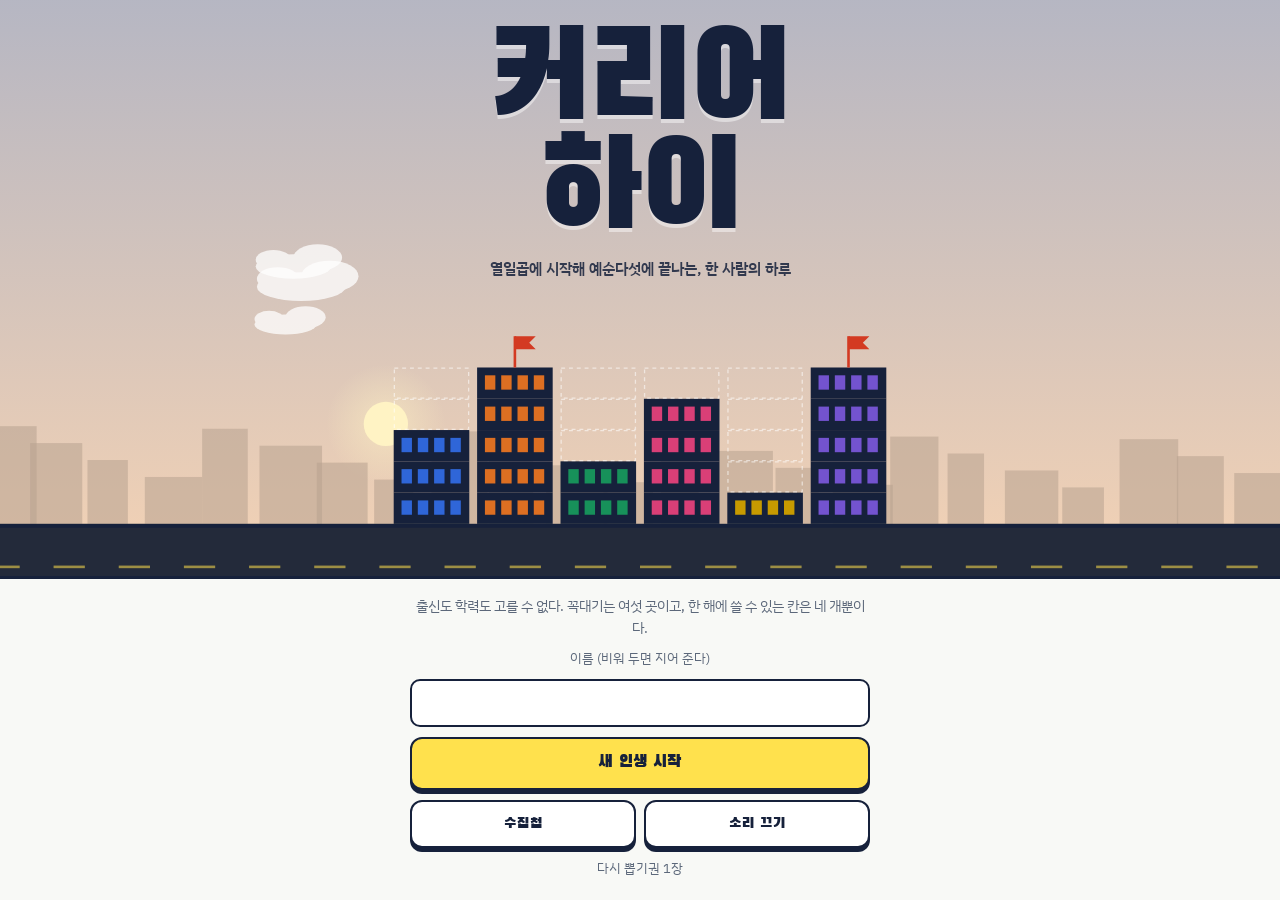
==== commit 34f5e9e5: "feat: 6판 - 실제 명함 132종, 안내, 검토 수정 - cards.js 추가: 회사, 직무, 직급별 명함 디자인과 명함 도감 - 처음 하는 사람을 위한 안내 - 어색한 UX" ====
--- a/index.html
+++ b/index.html
@@ -6,13 +6,14 @@
 <title>커리어 하이</title>
 <link rel="preconnect" href="https://fonts.googleapis.com">
 <link rel="preconnect" href="https://fonts.gstatic.com" crossorigin>
-<link href="https://fonts.googleapis.com/css2?family=Black+Han+Sans&family=IBM+Plex+Sans+KR:wght@400;600&family=Nanum+Pen+Script&display=swap" rel="stylesheet">
+<link href="https://fonts.googleapis.com/css2?family=Black+Han+Sans&family=Gowun+Batang:wght@400;700&family=IBM+Plex+Mono:wght@400;600&family=IBM+Plex+Sans+KR:wght@400;600&family=Nanum+Pen+Script&display=swap" rel="stylesheet">
 <link rel="stylesheet" href="style.css">
 </head>
 <body>
 <div id="app"></div>
 <script src="data.js"></script>
 <script src="engine.js"></script>
+<script src="cards.js"></script>
 <script src="ui.js"></script>
 </body>
 </html>
--- a/style.css
+++ b/style.css
@@ -1,10 +1,10 @@
-/* 커리어 하이: 책상 위의 업무 수첩. 모눈 종이, 포스트잇, 명함, 인사발령 공문.
-   눈에 띄는 것은 하나, 여섯 동의 스카이라인. 나머지는 조용한 종이다. */
+/* 커리어 하이 5판: 한 화면짜리 게임판.
+   위는 HUD, 가운데는 인생의 하루가 흐르는 도시, 아래는 책상 위 손패. */
 :root{
   --desk:#d8dde5; --paper:#f8f9f6; --card:#ffffff; --ink:#16213b; --muted:#5c687a; --rule:#c5ccd6;
   --grid:rgba(52,88,150,.075); --hl:#ffe14d; --stamp:#d33a22; --good:#24774e; --warn:#b8730c;
   --c-org:#2f66d8; --c-craft:#dd6f22; --c-biz:#17915a; --c-fame:#d93f77; --c-wealth:#c79a00; --c-life:#7353cf; --c-rest:#6f7d8f;
-  --ghost:rgba(22,33,59,.16); --body-on-hl:#16213b;
+  --ghost:rgba(22,33,59,.16); --on-hl:#16213b; --hud:#16213b; --hud-ink:#f8f9f6;
   --f-disp:"Black Han Sans","Apple SD Gothic Neo","Malgun Gothic",sans-serif;
   --f-body:"IBM Plex Sans KR","Apple SD Gothic Neo","Malgun Gothic",sans-serif;
   --f-hand:"Nanum Pen Script","Gaegu",cursive;
@@ -13,22 +13,22 @@
 @media (prefers-color-scheme: dark){
   :root:not([data-theme="light"]){
     --desk:#0e1320; --paper:#171f30; --card:#1e2739; --ink:#e7ecf4; --muted:#95a2b7; --rule:#2c3851;
-    --grid:rgba(150,180,230,.06); --hl:#ffe14d; --stamp:#ff6a55; --good:#5cc68d; --warn:#e2a646;
+    --grid:rgba(150,180,230,.06); --stamp:#ff6a55; --good:#5cc68d; --warn:#e2a646;
     --c-org:#6f9cff; --c-craft:#ff9a52; --c-biz:#45c98a; --c-fame:#ff76a6; --c-wealth:#f0c436; --c-life:#a78bff; --c-rest:#8b98ab;
-    --ghost:rgba(231,236,244,.16); --lift:0 1px 0 rgba(0,0,0,.3),0 12px 20px -12px rgba(0,0,0,.8); color-scheme:dark;
+    --ghost:rgba(231,236,244,.16); --hud:#070b14; --lift:0 1px 0 rgba(0,0,0,.3),0 12px 20px -12px rgba(0,0,0,.8); color-scheme:dark;
   }
 }
 :root[data-theme="dark"]{
   --desk:#0e1320; --paper:#171f30; --card:#1e2739; --ink:#e7ecf4; --muted:#95a2b7; --rule:#2c3851;
-  --grid:rgba(150,180,230,.06); --hl:#ffe14d; --stamp:#ff6a55; --good:#5cc68d; --warn:#e2a646;
+  --grid:rgba(150,180,230,.06); --stamp:#ff6a55; --good:#5cc68d; --warn:#e2a646;
   --c-org:#6f9cff; --c-craft:#ff9a52; --c-biz:#45c98a; --c-fame:#ff76a6; --c-wealth:#f0c436; --c-life:#a78bff; --c-rest:#8b98ab;
-  --ghost:rgba(231,236,244,.16); --lift:0 1px 0 rgba(0,0,0,.3),0 12px 20px -12px rgba(0,0,0,.8); color-scheme:dark;
+  --ghost:rgba(231,236,244,.16); --hud:#070b14; --lift:0 1px 0 rgba(0,0,0,.3),0 12px 20px -12px rgba(0,0,0,.8); color-scheme:dark;
 }
 *{box-sizing:border-box}
-html,body{margin:0;min-height:100%}
-body{background:var(--desk);color:var(--ink);font-family:var(--f-body);font-size:15.5px;line-height:1.6;-webkit-text-size-adjust:100%}
+html,body{margin:0;height:100%}
+body{background:var(--desk);color:var(--ink);font-family:var(--f-body);font-size:15px;line-height:1.55;-webkit-text-size-adjust:100%;overflow-x:hidden}
 button{font:inherit;color:inherit;cursor:pointer;background:none;border:0;padding:0}
-button:focus-visible,input:focus-visible{outline:2px solid var(--stamp);outline-offset:2px}
+button:focus-visible,input:focus-visible,[tabindex]:focus-visible{outline:2px solid var(--stamp);outline-offset:2px}
 h1,h2,h3,p{margin:0}
 .disp{font-family:var(--f-disp);font-weight:400;letter-spacing:.01em;line-height:1.15}
 .num{font-variant-numeric:tabular-nums}
@@ -37,190 +37,479 @@
 .hand{font-family:var(--f-hand);font-size:22px;line-height:1.3}
 .hl{background:linear-gradient(transparent 58%,var(--hl) 58%,var(--hl) 92%,transparent 92%);color:inherit}
 .bad{color:var(--stamp)}
-
-#app{max-width:1060px;margin:0 auto;padding:16px 14px 56px}
-.layout{display:grid;gap:14px}
-.dash,.play{display:flex;flex-direction:column;gap:12px;min-width:0}
-@media (min-width:900px){
-  #app{padding:24px 24px 64px}
-  .layout{grid-template-columns:380px 1fr;gap:22px;align-items:start}
-  .dash{position:sticky;top:20px}
+#app{min-height:100%}
+#app.shake{animation:shake .38s ease}
+@keyframes shake{0%,100%{transform:none}20%{transform:translate(-6px,2px) rotate(-.4deg)}40%{transform:translate(5px,-2px) rotate(.4deg)}60%{transform:translate(-4px,1px)}80%{transform:translate(3px,0)}}
+.fx{position:fixed;inset:0;width:100%;height:100%;pointer-events:none;z-index:40}
+
+/* ===== 게임판 ===== */
+.game{min-height:100dvh;display:grid;grid-template-rows:auto minmax(210px,1fr) auto auto;grid-template-areas:"hud" "scene" "stat" "desk"}
+@media (min-width:960px){
+  .game{height:100dvh;min-height:620px;grid-template-columns:1fr 330px;grid-template-rows:auto 1fr auto auto;grid-template-areas:"hud hud" "scene rail" "stat rail" "desk rail"}
 }
 
-/* 모눈 종이 */
-.sheet{background-color:var(--paper);background-image:linear-gradient(var(--grid) 1px,transparent 1px),linear-gradient(90deg,var(--grid) 1px,transparent 1px);background-size:16px 16px;border:1px solid var(--rule);padding:16px;display:flex;flex-direction:column;gap:12px}
-.sheet-head{display:flex;justify-content:space-between;align-items:baseline;gap:10px}
-.sheet-head h2{font-size:24px}
-.sheet-head .aside{font-size:13px;color:var(--muted);white-space:nowrap}
-
-/* 명함 */
-.bizcard{position:relative;background:var(--card);border-radius:6px;box-shadow:var(--lift);padding:16px 18px 14px 22px;display:grid;grid-template-columns:1fr auto;gap:2px 12px;overflow:hidden}
-.bizcard::before{content:"";position:absolute;left:0;top:0;bottom:0;width:6px;background:var(--track,var(--ink))}
-.bizcard .co{grid-column:1;font-size:12.5px;color:var(--muted)}
-.bizcard .nm{grid-column:1;font-family:var(--f-disp);font-size:30px;letter-spacing:.16em;line-height:1.15}
-.bizcard .tt{grid-column:1;font-size:14.5px;font-weight:600}
-.bizcard .age{grid-column:2;grid-row:1 / span 3;align-self:end;text-align:right;font-family:var(--f-disp);font-size:46px;line-height:.9}
-.bizcard .age small{font-family:var(--f-body);font-size:13px;margin-left:2px}
-.bizcard .left{grid-column:1 / -1;font-size:12px;color:var(--muted);margin-top:6px}
-.nick{position:absolute;right:14px;top:10px;font-family:var(--f-hand);font-size:21px;color:var(--stamp);transform:rotate(-4deg)}
-.bizcard.flip{animation:flip .5s ease both}
-@keyframes flip{0%{transform:rotateX(70deg);opacity:.2}100%{transform:none;opacity:1}}
-
-/* 인생 자 */
-.ruler{display:block;width:100%;height:auto}
-.ruler text{font-family:var(--f-body);font-size:9px;fill:var(--muted)}
-
-/* 스카이라인 */
-.skyline{display:grid;grid-template-columns:repeat(6,1fr);gap:4px;align-items:end;padding:4px 2px 0;border-bottom:2px solid var(--ink)}
-.tower{display:flex;flex-direction:column;align-items:center;gap:2px;padding:0;border-radius:3px}
-.tower svg{display:block;width:100%;max-width:58px;height:auto}
-.tower span{font-size:12.5px;font-weight:600;padding:1px 0 4px}
-.tower[aria-pressed="true"] span{background:var(--hl);color:var(--body-on-hl);padding:1px 6px 4px}
-.tower .lit{animation:lit 1.2s ease both}
+/* HUD */
+.hud{grid-area:hud;background:var(--hud);color:var(--hud-ink);display:grid;grid-template-columns:auto 1fr auto;gap:12px;align-items:center;padding:8px 12px}
+.who{display:flex;flex-direction:column;line-height:1.2;min-width:0;border-left:4px solid var(--track,var(--hl));padding-left:9px}
+.who b{font-family:var(--f-disp);font-weight:400;font-size:19px;letter-spacing:.12em;white-space:nowrap}
+.who span{font-size:12px;opacity:.78;white-space:nowrap;overflow:hidden;text-overflow:ellipsis;max-width:38vw}
+.who .nick{color:var(--hl);font-family:var(--f-hand);font-size:17px;opacity:1}
+.clock{display:grid;grid-template-columns:auto 1fr;gap:10px;align-items:center;min-width:0}
+.age{font-family:var(--f-disp);font-size:34px;line-height:.9}
+.age small{font-family:var(--f-body);font-size:12px;margin-left:2px;opacity:.8}
+.age .tick{display:inline-block;animation:tick .45s cubic-bezier(.2,1.4,.4,1) both}
+@keyframes tick{from{transform:translateY(60%) scale(.8);opacity:0}to{transform:none;opacity:1}}
+.ruler{display:block;width:100%;height:auto;color:var(--hud-ink)}
+.ruler text{font-family:var(--f-body);font-size:9px;fill:currentColor;opacity:.7}
+.hud-btns{display:flex;gap:6px}
+.hbtn{border:1.5px solid rgba(248,249,246,.5);border-radius:8px;padding:6px 10px;font-size:13px;font-weight:600;color:var(--hud-ink);white-space:nowrap}
+.hbtn:hover{border-color:var(--hl);color:var(--hl)}
+.hbtn .badge{display:inline-block;margin-left:4px;background:var(--hl);color:var(--on-hl);border-radius:999px;padding:0 6px;font-size:11px}
+@media (max-width:520px){ .hud{grid-template-columns:1fr auto;grid-template-areas:"who btns" "clock clock";row-gap:6px} .who-wrap{grid-area:who} .hud-btns{grid-area:btns} .clock{grid-area:clock} .age{font-size:28px} }
+
+/* 도시 풍경 */
+.scene{grid-area:scene;position:relative;overflow:hidden;min-height:210px;background:#bfe0ff}
+.scene>svg.city{position:absolute;inset:0;width:100%;height:100%;display:block}
+.city .tw{cursor:pointer}
+.city .tw:focus{outline:none}
+.city .tw:focus-visible .hit,.city .tw.sel .hit{stroke:#ffe14d;stroke-width:3}
+.city .tw:hover .body{filter:brightness(1.25)}
+.city .drop{transform-box:fill-box;animation:drop .55s cubic-bezier(.3,1.5,.5,1) both}
+@keyframes drop{from{transform:translateY(-60px);opacity:0}to{transform:none;opacity:1}}
+.city .lit{animation:lit 1.2s ease both}
 @keyframes lit{0%{opacity:0}30%{opacity:1}45%{opacity:.3}100%{opacity:1}}
-.tower-detail{display:flex;flex-direction:column;gap:8px;font-size:14px}
-.ladder{list-style:none;margin:0;padding:0;display:flex;flex-direction:column-reverse;gap:2px}
-.ladder li{display:grid;grid-template-columns:22px 1fr;align-items:center;gap:6px;padding:2px 0}
-.ladder li i{width:14px;height:14px;border:1.5px solid var(--ink);display:block}
-.ladder li.on i{background:var(--pc)}
-.ladder li.on{font-weight:600}
-.ladder li.next span{background:var(--hl);color:var(--body-on-hl);padding:0 4px}
-
-/* 상태 */
-.stats{display:grid;grid-template-columns:repeat(3,1fr);gap:8px 12px}
-.stat{display:flex;flex-direction:column;gap:3px;font-size:13px}
-.stat .row{display:flex;justify-content:space-between;align-items:baseline}
-.stat b{font-size:16px;font-weight:600}
-.gauge{height:5px;background:var(--ghost);position:relative}
-.gauge i{position:absolute;inset:0 auto 0 0;background:var(--ink)}
+.city .flag{transform-box:fill-box;transform-origin:left center;animation:wave 2.4s ease-in-out infinite}
+@keyframes wave{0%,100%{transform:skewY(0)}50%{transform:skewY(-9deg) scaleX(.94)}}
+.city .cloud{animation:drift linear infinite}
+@keyframes drift{from{transform:translateX(-160px)}to{transform:translateX(760px)}}
+.city .tw-label{font-family:var(--f-body);font-size:12px;font-weight:600;fill:#f8f9f6}
+.ticker{position:absolute;left:0;right:0;top:0;background:rgba(22,33,59,.82);color:#f8f9f6;font-size:13px;white-space:nowrap;overflow:hidden;padding:4px 0;z-index:2}
+.ticker span{display:inline-block;padding-left:100%;animation:marquee 16s linear infinite}
+.ticker b{font-family:var(--f-disp);font-weight:400;color:var(--hl);margin-right:10px}
+@keyframes marquee{to{transform:translateX(-100%)}}
+.toast{position:absolute;left:10px;top:34px;z-index:3;max-width:min(340px,74%);background:var(--card);color:var(--ink);border-radius:10px;box-shadow:0 14px 30px -14px rgba(0,0,0,.6);padding:10px 34px 10px 12px;display:flex;flex-direction:column;gap:6px;animation:toastin .35s cubic-bezier(.2,1.2,.4,1) both}
+.toast.notick{top:10px}
+@keyframes toastin{from{transform:translateY(-16px) scale(.96);opacity:0}to{transform:none;opacity:1}}
+.toast .x{position:absolute;right:6px;top:6px;width:24px;height:24px;border-radius:50%;font-size:16px;line-height:1;color:var(--muted)}
+.toast-top{display:flex;gap:10px;align-items:center}
+.toast h3{font-size:16px}
+.toast ul{margin:0;padding:0;list-style:none;font-size:12.5px;display:flex;flex-direction:column;gap:2px}
+.toast li{padding-left:10px;position:relative}
+.toast li::before{content:"";position:absolute;left:0;top:.7em;width:5px;height:2px;background:currentColor}
+.tipbox{position:absolute;left:10px;right:10px;top:10px;z-index:4;background:var(--card);color:var(--ink);border-radius:10px;padding:10px 34px 10px 12px;box-shadow:0 14px 30px -14px rgba(0,0,0,.6);font-size:13px;display:flex;flex-direction:column;gap:4px;border-top:5px solid var(--pc)}
+.tipbox .x{position:absolute;right:6px;top:6px;width:24px;height:24px;font-size:16px;color:var(--muted)}
+@media (min-width:960px){ .tipbox{display:none} }
+
+.stamp{width:54px;height:54px;flex:none;border:3px solid var(--stamp);border-radius:50%;color:var(--stamp);display:flex;flex-direction:column;align-items:center;justify-content:center;font-family:var(--f-disp);transform:rotate(-10deg);animation:slam .4s .1s cubic-bezier(.2,1.5,.4,1) both}
+.stamp b{font-size:23px;line-height:1;font-weight:400}
+.stamp span{font-size:9px;font-family:var(--f-body)}
+.stamp.still{animation:none}
+@keyframes slam{from{transform:rotate(-10deg) scale(2.3);opacity:0}to{transform:rotate(-10deg) scale(1);opacity:1}}
+.stamps{display:flex;gap:3px;flex-wrap:wrap}
+.mini-stamp{width:30px;height:30px;border:2px solid var(--stamp);border-radius:50%;color:var(--stamp);display:flex;flex-direction:column;align-items:center;justify-content:center;font-family:var(--f-disp);font-size:13px;line-height:1;transform:rotate(-8deg)}
+.mini-stamp small{font-family:var(--f-body);font-size:8px}
+.mini-stamp.go{animation:slam2 .3s cubic-bezier(.2,1.5,.4,1) both}
+@keyframes slam2{from{transform:rotate(-8deg) scale(2.4);opacity:0}to{transform:rotate(-8deg) scale(1);opacity:1}}
+.streak{display:inline-block;font-family:var(--f-body);font-size:11px;font-weight:600;background:var(--hl);color:var(--on-hl);padding:0 7px;border-radius:999px;vertical-align:middle}
+
+/* 상태 줄 */
+.statbar{grid-area:stat;background:var(--paper);border-top:3px solid var(--hud);border-bottom:1px solid var(--rule);display:grid;grid-template-columns:repeat(6,1fr) 1.4fr;gap:0}
+.st{position:relative;padding:6px 8px 7px;border-right:1px solid var(--rule);display:flex;flex-direction:column;gap:3px;min-width:0}
+.st:last-child{border-right:0}
+.st .row{display:flex;justify-content:space-between;align-items:baseline;gap:4px;font-size:11.5px;color:var(--muted)}
+.st b{font-family:var(--f-disp);font-weight:400;font-size:18px;color:var(--ink);line-height:1}
+.st.money b{font-size:15px;white-space:nowrap}
+.gauge{height:5px;background:var(--ghost);position:relative;border-radius:3px;overflow:visible}
+.gauge i{position:absolute;inset:0 auto 0 0;background:var(--ink);border-radius:3px;transition:width .6s cubic-bezier(.2,.9,.3,1)}
 .gauge u{position:absolute;top:-2px;bottom:-2px;width:2px;background:var(--stamp)}
 .gauge.burn i{background:var(--warn)}
 .gauge.burn.hot i{background:var(--stamp)}
-.money{display:grid;grid-template-columns:1fr 1fr;gap:8px;border-top:1px solid var(--rule);padding-top:8px;font-size:13px}
-.money b{display:block;font-size:16px;font-weight:600}
-.tags{display:flex;flex-wrap:wrap;gap:6px}
-.tag{font-size:12.5px;padding:1px 8px;border:1px solid var(--rule);background:var(--card);border-radius:999px}
+.st.hot{background:color-mix(in oklab,var(--stamp) 12%,var(--paper));animation:hot 1.2s ease-in-out infinite}
+@keyframes hot{50%{background:color-mix(in oklab,var(--stamp) 22%,var(--paper))}}
+.pop{position:absolute;right:4px;top:-14px;font-style:normal;font-weight:600;font-size:12px;padding:0 6px;border-radius:999px;background:var(--card);border:1.5px solid currentColor;pointer-events:none;animation:popup 1.5s ease both;z-index:5;white-space:nowrap}
+.pop.up{color:var(--good)}
+.pop.dn{color:var(--stamp)}
+@keyframes popup{0%{transform:translateY(8px) scale(.6);opacity:0}15%{transform:translateY(-4px) scale(1.15);opacity:1}30%{transform:translateY(-8px) scale(1)}80%{opacity:1}100%{transform:translateY(-22px);opacity:0}}
+@media (max-width:620px){
+  .statbar{grid-template-columns:repeat(6,1fr)}
+  .st{padding:5px 5px 6px}
+  .st .row{flex-direction:column;align-items:flex-start;gap:0;font-size:10.5px}
+  .st b{font-size:16px}
+  .st.money{grid-column:1 / -1;flex-direction:row;justify-content:space-between;align-items:center;border-top:1px solid var(--rule);border-right:0;padding:5px 10px}
+  .st.money .row{flex-direction:row;gap:12px;align-items:baseline;font-size:11.5px}
+}
+
+/* 책상: 분기 칸과 손패 */
+.desk{grid-area:desk;background-color:var(--desk);padding:10px 12px 12px;display:flex;flex-direction:column;gap:9px}
+.desk-head{display:flex;justify-content:space-between;align-items:baseline;gap:10px}
+.desk-head h2{font-size:21px}
+.desk-head .aside{font-size:12.5px;color:var(--muted)}
+.warnline{font-size:13px;color:var(--stamp);font-weight:600;line-height:1.35}
+.slots{display:flex;gap:8px}
+.slot{position:relative;flex:1;min-width:0;height:52px;border:2px dashed color-mix(in oklab,var(--ink) 30%,transparent);border-radius:8px;display:flex;flex-direction:column;align-items:center;justify-content:center;font-size:12px;color:var(--muted);background:color-mix(in oklab,var(--paper) 50%,transparent)}
+.slot em{font-style:normal;font-size:10.5px;opacity:.8}
+.slot.filled{border:0;background:color-mix(in oklab,var(--pc) 30%,var(--card));color:var(--ink);font-weight:600;box-shadow:var(--lift);transform:rotate(var(--r,0deg))}
+.slot.filled em{position:absolute;top:2px;left:6px;color:var(--muted);font-weight:400}
+.slot.filled.new{animation:stick .32s cubic-bezier(.2,1.6,.4,1) both}
+@keyframes stick{from{transform:translateY(-26px) rotate(-9deg) scale(1.25);opacity:0}to{transform:rotate(var(--r,0deg));opacity:1}}
+.slot.filled:hover{filter:brightness(1.06)}
+.handrow{display:grid;grid-template-columns:repeat(4,1fr);gap:7px}
+@media (min-width:1200px){ .handrow{grid-template-columns:repeat(8,1fr)} }
+.pc{position:relative;text-align:left;background:var(--card);border-radius:9px;border:2px solid var(--ink);border-top:7px solid var(--pc);padding:6px 7px 7px;min-height:70px;display:flex;flex-direction:column;gap:2px;box-shadow:0 3px 0 var(--ink);transition:transform .12s ease,box-shadow .12s ease}
+.pc b{font-family:var(--f-disp);font-weight:400;font-size:15px;line-height:1.15}
+.pc small{font-size:10.5px;color:var(--muted);line-height:1.3}
+.pc:hover:not(:disabled){transform:translateY(-5px) rotate(-1deg);box-shadow:0 8px 0 var(--ink)}
+.pc:active:not(:disabled){transform:translateY(2px);box-shadow:0 1px 0 var(--ink)}
+.pc:disabled{opacity:.5;cursor:default;box-shadow:0 1px 0 var(--ink)}
+.pc .cnt{position:absolute;right:-6px;top:-10px;min-width:22px;height:22px;border-radius:50%;background:var(--stamp);color:#fff;font-weight:600;font-size:12px;display:flex;align-items:center;justify-content:center;border:2px solid var(--card)}
+.desk-btns{display:grid;grid-template-columns:1.5fr 1fr;gap:8px}
+.gbtn{font-family:var(--f-disp);font-weight:400;font-size:17px;padding:11px 12px;border-radius:12px;background:var(--hl);color:var(--on-hl);border:2px solid var(--ink);box-shadow:0 4px 0 var(--ink);text-align:center;transition:transform .08s ease,box-shadow .08s ease;letter-spacing:.02em}
+.gbtn:active:not(:disabled){transform:translateY(3px);box-shadow:0 1px 0 var(--ink)}
+.gbtn:disabled{opacity:.45;cursor:default}
+.gbtn.alt{background:var(--card);color:var(--ink);font-size:14.5px}
+.gbtn.dark{background:var(--ink);color:var(--paper)}
+.gbtn.ready{animation:nudge 1.8s ease-in-out infinite}
+@keyframes nudge{0%,100%{box-shadow:0 4px 0 var(--ink),0 0 0 0 color-mix(in oklab,var(--hl) 80%,transparent)}50%{box-shadow:0 4px 0 var(--ink),0 0 0 8px color-mix(in oklab,var(--hl) 0%,transparent)}}
+.desk-foot{display:flex;justify-content:space-between;gap:10px;align-items:center}
+.link{color:var(--muted);text-decoration:underline;font-size:13px;padding:2px 0}
+.resign-s{color:var(--stamp);font-size:13px;font-weight:600;border:1.5px dashed var(--stamp);border-radius:8px;padding:4px 10px}
+
+/* 오른쪽 레일 (넓은 화면) */
+.rail{grid-area:rail;display:none;background:var(--paper);border-left:3px solid var(--hud);overflow:auto;padding:14px;flex-direction:column;gap:14px}
+@media (min-width:960px){ .rail{display:flex} }
+.rail h3{font-size:17px}
+.tower-detail{display:flex;flex-direction:column;gap:8px;font-size:13.5px}
+.ladder{list-style:none;margin:0;padding:0;display:flex;flex-direction:column-reverse;gap:2px}
+.ladder li{display:grid;grid-template-columns:20px 1fr;align-items:center;gap:6px}
+.ladder li i{width:13px;height:13px;border:1.5px solid var(--ink);display:block}
+.ladder li.on i{background:var(--pc)}
+.ladder li.on{font-weight:600}
+.ladder li.next span{background:var(--hl);color:var(--on-hl);padding:0 4px}
+.goals{background:color-mix(in oklab,var(--hl) 30%,var(--card));padding:10px 12px 12px;box-shadow:var(--lift);transform:rotate(-.5deg);display:flex;flex-direction:column;gap:3px}
+.goals-h{font-family:var(--f-disp);font-size:16px}
+.goal{display:grid;grid-template-columns:18px 1fr auto;gap:6px;align-items:center;font-size:13px}
+.goal i{width:13px;height:13px;border:1.5px solid currentColor;display:block}
+.goal.done i{background:var(--stamp);border-color:var(--stamp)}
+.goal.done span{text-decoration:line-through;opacity:.65}
+.goal em{font-style:normal;font-size:12px;color:var(--stamp);font-weight:600}
+:root[data-theme="dark"] .goals{background:color-mix(in oklab,var(--hl) 16%,var(--card))}
+@media (prefers-color-scheme: dark){:root:not([data-theme="light"]) .goals{background:color-mix(in oklab,var(--hl) 16%,var(--card))}}
+.tags{display:flex;flex-wrap:wrap;gap:5px}
+.tag{font-size:12px;padding:1px 8px;border:1px solid var(--rule);background:var(--card);border-radius:999px}
 .tag.perk{border-color:var(--ink)}
 
-/* 결산 쪽지 */
-.slip{background:var(--card);border:1px dashed var(--rule);padding:12px 14px;display:flex;flex-direction:column;gap:8px}
-.slip-top{display:flex;gap:12px;align-items:center}
-.slip h3{font-size:18px}
-.stamp{width:62px;height:62px;flex:none;border:3px solid var(--stamp);border-radius:50%;color:var(--stamp);display:flex;flex-direction:column;align-items:center;justify-content:center;font-family:var(--f-disp);transform:rotate(-10deg);animation:slam .4s cubic-bezier(.2,1.5,.4,1) both}
-.stamp b{font-size:27px;line-height:1;font-weight:400}
-.stamp span{font-size:10px;font-family:var(--f-body)}
-.stamps{display:flex;gap:4px;flex-wrap:wrap}
-.mini-stamp{width:34px;height:34px;border:2px solid var(--stamp);border-radius:50%;color:var(--stamp);display:flex;flex-direction:column;align-items:center;justify-content:center;font-family:var(--f-disp);font-size:15px;line-height:1;transform:rotate(-8deg)}
-.mini-stamp small{font-family:var(--f-body);font-size:8.5px}
-@keyframes slam{from{transform:rotate(-10deg) scale(2.3);opacity:0}to{transform:rotate(-10deg) scale(1);opacity:1}}
-ul.lines{margin:0;padding:0;list-style:none;display:flex;flex-direction:column;gap:4px;font-size:14px}
-ul.lines li{padding-left:14px;position:relative}
-ul.lines li::before{content:"";position:absolute;left:2px;top:.72em;width:6px;height:2px;background:var(--ink)}
-
-.news{display:flex;gap:10px;align-items:baseline;background:var(--card);border-top:3px double var(--ink);border-bottom:1px solid var(--ink);padding:8px 12px;font-size:14px}
-.news b{font-family:var(--f-disp);font-weight:400;font-size:15px;white-space:nowrap}
-
-/* 계획: 칸과 포스트잇 */
-.slots{display:flex;gap:8px}
-.slot{flex:1;min-width:0;height:54px;border:1.5px dashed var(--rule);display:flex;align-items:center;justify-content:center;font-size:12.5px;color:var(--muted)}
-.slot.filled{border:0;background:color-mix(in oklab,var(--pc) 26%,var(--card));color:var(--ink);font-weight:600;box-shadow:var(--lift);transform:rotate(var(--r,0deg));animation:pop .25s ease both}
-@keyframes pop{from{transform:scale(.6) rotate(var(--r,0deg))}to{transform:rotate(var(--r,0deg))}}
-.posts{display:grid;grid-template-columns:repeat(2,1fr);gap:10px}
-@media (min-width:560px){.posts{grid-template-columns:repeat(3,1fr)}}
-@media (min-width:900px){.posts{grid-template-columns:repeat(4,1fr)}}
-.post{position:relative;text-align:left;background:color-mix(in oklab,var(--pc) 18%,var(--card));border-top:4px solid var(--pc);padding:10px 10px 12px;min-height:92px;display:flex;flex-direction:column;gap:3px;box-shadow:var(--lift);transition:transform .12s ease}
-.post:nth-child(odd){transform:rotate(-.6deg)}
-.post:nth-child(even){transform:rotate(.5deg)}
-.post:active{transform:scale(.97)}
-.post:disabled{opacity:.6;cursor:default;box-shadow:none}
-.post b{font-size:15px}
-.post small{font-size:12px;color:var(--muted);line-height:1.4}
-.post .cnt{position:absolute;right:8px;top:6px;min-width:24px;height:24px;border-radius:50%;background:var(--ink);color:var(--paper);font-weight:600;font-size:13px;display:flex;align-items:center;justify-content:center}
-.warnline{font-size:13.5px;color:var(--stamp);font-weight:600}
-.notes{font-size:13px;color:var(--muted)}
-
-/* 버튼 */
-.btn{display:block;width:100%;padding:13px 14px;background:var(--ink);color:var(--paper);font-weight:600;border-radius:3px;text-align:center}
-.btn:disabled{opacity:.35;cursor:default}
-.btn.line{background:transparent;color:var(--ink);border:1.5px solid var(--ink)}
-.btn-row{display:grid;grid-template-columns:1fr 1fr;gap:8px}
-.navrow{display:grid;grid-template-columns:repeat(3,1fr);gap:8px}
-.navrow .btn{padding:10px 6px;font-size:14px}
-.resign{width:100%;border:1.5px dashed var(--stamp);color:var(--stamp);padding:10px;border-radius:3px;font-size:14px;font-weight:600}
-.link{color:var(--muted);text-decoration:underline;font-size:13.5px;padding:6px 0;align-self:flex-start}
-
-/* 사건 메모 */
-.memo{background:var(--card);border:1px solid var(--rule);box-shadow:var(--lift);padding:18px 16px 16px;display:flex;flex-direction:column;gap:12px;position:relative;animation:slidein .35s ease both}
-@keyframes slidein{from{transform:translateY(14px) rotate(.4deg);opacity:0}to{transform:none;opacity:1}}
-.memo .cat{align-self:flex-start;font-size:12.5px;font-weight:600;padding:1px 8px;background:color-mix(in oklab,var(--pc) 22%,var(--card));border-left:3px solid var(--pc)}
-.memo h2{font-size:24px}
-.memo .body{font-size:16px}
-.choice{display:flex;flex-direction:column;gap:5px;text-align:left;border:1.5px solid var(--ink);border-left-width:5px;border-radius:3px;padding:11px 12px;background:var(--paper)}
-.choice:hover:not(:disabled){background:color-mix(in oklab,var(--hl) 22%,var(--paper))}
-.choice b{font-size:15.5px;font-weight:600}
-.choice small{font-size:12.5px;color:var(--muted)}
-.choice.locked{border-style:dashed;opacity:.5;cursor:default}
-.chips{display:flex;flex-wrap:wrap;gap:5px}
-.chip{font-size:12px;padding:0 7px;border-radius:999px;border:1px solid currentColor;font-variant-numeric:tabular-nums}
+/* 모달 공통 */
+.modal{position:fixed;inset:0;z-index:30;display:flex;align-items:flex-end;justify-content:center;background:rgba(10,14,24,.55);animation:fade .2s ease both}
+@media (min-width:700px){ .modal{align-items:center;padding:20px} }
+@keyframes fade{from{opacity:0}to{opacity:1}}
+.mcard{position:relative;width:min(560px,100%);max-height:90dvh;overflow:auto;background:var(--card);border-radius:18px 18px 0 0;padding:20px 18px 18px;display:flex;flex-direction:column;gap:12px;box-shadow:0 -10px 40px -10px rgba(0,0,0,.5);border-top:8px solid var(--pc,var(--ink));animation:rise .35s cubic-bezier(.2,1.1,.4,1) both}
+@media (min-width:700px){ .mcard{border-radius:16px} }
+@keyframes rise{from{transform:translateY(40px);opacity:0}to{transform:none;opacity:1}}
+.mcard .cat{align-self:flex-start;font-size:12px;font-weight:600;padding:1px 9px;border-radius:999px;background:color-mix(in oklab,var(--pc) 20%,var(--card));color:var(--ink)}
+.mcard h2{font-size:26px}
+.mcard .body{font-size:15.5px}
+.mcard .age-tag{position:absolute;right:16px;top:16px;font-family:var(--f-disp);font-size:15px;color:var(--muted)}
+.choice{position:relative;display:flex;flex-direction:column;gap:4px;text-align:left;border:2px solid var(--ink);border-radius:12px;padding:10px 12px 11px 42px;background:var(--paper);box-shadow:0 3px 0 var(--ink);animation:rise .3s ease both;transition:transform .1s ease,box-shadow .1s ease}
+.choice:hover:not(:disabled){background:color-mix(in oklab,var(--hl) 25%,var(--paper));transform:translateY(-2px);box-shadow:0 5px 0 var(--ink)}
+.choice:active:not(:disabled){transform:translateY(2px);box-shadow:0 1px 0 var(--ink)}
+.choice b{font-size:15px;font-weight:600}
+.choice small{font-size:12px;color:var(--muted)}
+.choice.locked{border-style:dashed;opacity:.5;cursor:default;box-shadow:none}
+.choice .key{position:absolute;left:11px;top:11px;width:22px;height:22px;border-radius:50%;background:var(--ink);color:var(--paper);font-size:12px;font-weight:600;display:flex;align-items:center;justify-content:center}
+.chips{display:flex;flex-wrap:wrap;gap:4px}
+.chip{font-size:11.5px;padding:0 7px;border-radius:999px;border:1px solid currentColor;font-variant-numeric:tabular-nums}
 .chip.up{color:var(--good)}
 .chip.dn{color:var(--stamp)}
 .chip.luck{color:var(--muted)}
-.result-text{font-family:var(--f-hand);font-size:25px;line-height:1.35}
+.result-text{font-family:var(--f-hand);font-size:26px;line-height:1.3}
 .shame-note{font-size:13px;color:var(--stamp);border-top:1px dashed var(--stamp);padding-top:6px}
 .chips.float .chip{animation:floatup .5s ease both}
 .chips.float .chip:nth-child(2){animation-delay:.06s}
 .chips.float .chip:nth-child(3){animation-delay:.12s}
 .chips.float .chip:nth-child(4){animation-delay:.18s}
 @keyframes floatup{from{transform:translateY(8px);opacity:0}to{transform:none;opacity:1}}
-
-/* 통지서·공문 */
-.doc{background:var(--card);border:1px solid var(--rule);box-shadow:var(--lift);padding:22px 20px;display:flex;flex-direction:column;gap:14px}
-.doc h2{font-size:28px;text-align:left;letter-spacing:.3em}
-.formtbl{width:100%;border-collapse:collapse;font-size:14.5px}
-.formtbl th,.formtbl td{border:1px solid var(--rule);padding:7px 9px;text-align:left;vertical-align:top}
-.formtbl th{width:1%;white-space:nowrap;font-weight:600;background:color-mix(in oklab,var(--ink) 6%,var(--card))}
-.formtbl tr.reveal{animation:slidein .35s ease both}
-.gap-row td{color:var(--muted)}
-.gap-row button{color:var(--muted);text-decoration:underline;font-size:13px}
-
-/* 겹쳐 뜨는 공문 */
-.overlay{position:fixed;inset:0;background:rgba(14,19,32,.55);display:flex;align-items:center;justify-content:center;padding:16px;z-index:10;animation:fade .2s ease both}
-@keyframes fade{from{opacity:0}to{opacity:1}}
-.order{position:relative;width:min(400px,100%);background:var(--card);padding:24px 22px 20px;display:flex;flex-direction:column;gap:12px;box-shadow:0 30px 60px -20px rgba(0,0,0,.6);animation:slidein .35s ease both}
+.roll{display:flex;flex-direction:column;gap:6px}
+.roll-bar{position:relative;height:20px;background:color-mix(in oklab,var(--stamp) 16%,var(--card));border:2px solid var(--ink);border-radius:6px;overflow:visible}
+.roll-bar .zone{position:absolute;inset:0 auto 0 0;background:color-mix(in oklab,var(--good) 40%,var(--card));border-right:2px solid var(--ink);border-radius:4px 0 0 4px}
+.roll-bar .needle{position:absolute;top:-7px;bottom:-7px;left:var(--to);width:5px;margin-left:-2.5px;background:var(--ink);border-radius:3px}
+.roll.play .needle{animation:spin .9s cubic-bezier(.3,.1,.2,1) both}
+@keyframes spin{0%{left:0}28%{left:100%}52%{left:8%}74%{left:calc(var(--to) + 12%)}88%{left:calc(var(--to) - 4%)}100%{left:var(--to)}}
+.roll .verdict{font-family:var(--f-disp);font-weight:400;font-size:18px;margin-left:6px}
+.roll.ok .verdict{color:var(--good)}
+.roll.no .verdict{color:var(--stamp)}
+.roll.play .verdict{animation:fade .2s .9s both}
+.late{animation:rise .35s .95s both}
+.chips.float.late{animation:none}
+.chips.float.late .chip{animation-delay:1.05s}
+.chips.float.late .chip:nth-child(2){animation-delay:1.11s}
+.chips.float.late .chip:nth-child(3){animation-delay:1.17s}
+
+/* 공문 (승진, 정점 등) */
+.order{position:relative;width:min(400px,100%);background:var(--card);padding:24px 22px 20px;display:flex;flex-direction:column;gap:12px;box-shadow:0 30px 60px -20px rgba(0,0,0,.6);border-radius:14px;animation:rise .35s ease both;border-top:8px solid var(--pc,var(--ink))}
+.modal.center{align-items:center;padding:16px}
 .order .kind{font-size:13px;color:var(--muted)}
 .order h2{font-size:34px;line-height:1.1}
 .order .sub{font-size:15px}
 .order .bigstamp{position:absolute;right:18px;top:16px;width:84px;height:84px;border:4px solid var(--stamp);border-radius:50%;color:var(--stamp);display:flex;align-items:center;justify-content:center;font-family:var(--f-disp);font-size:24px;transform:rotate(-12deg);animation:slam .45s .15s cubic-bezier(.2,1.5,.4,1) both}
-.order.peak{border-top:8px solid var(--pc)}
-
-/* 타이틀 */
-.hero{display:flex;flex-direction:column;gap:18px;padding:8px 0 4px}
-.hero-sky{display:block;width:100%;height:auto;border-bottom:3px solid var(--ink)}
-.hero h1{font-family:var(--f-disp);font-weight:400;font-size:clamp(56px,15vw,112px);line-height:.92;letter-spacing:-.01em}
-.hero .lede{font-size:16.5px;max-width:34em}
-.title-grid{display:grid;gap:16px}
-@media (min-width:900px){.title-grid{grid-template-columns:1.25fr 1fr;gap:28px;align-items:start}}
-input[type=text]{font:inherit;color:inherit;background:var(--card);border:1.5px solid var(--ink);padding:11px;border-radius:3px;width:100%}
-label{font-size:13px;color:var(--muted)}
-.mini-cards{display:grid;grid-template-columns:repeat(auto-fill,minmax(150px,1fr));gap:10px}
-.mini-card{background:var(--card);border-radius:4px;box-shadow:var(--lift);padding:10px 12px;display:flex;flex-direction:column;gap:1px;font-size:12.5px;border-left:4px solid var(--pc,var(--ink))}
-.mini-card b{font-family:var(--f-disp);font-weight:400;font-size:19px;letter-spacing:.1em}
-
-/* 수첩 */
-.notebook{background:var(--card);border:1px solid var(--rule);padding:14px 16px 16px 44px;position:relative;background-image:repeating-linear-gradient(transparent 0 31px,var(--grid) 31px 32px)}
+.order.collapse,.order.closed,.order.miss{border-top-color:var(--stamp)}
+.order .mini-city{width:100%;height:auto;border-radius:8px;display:block}
+.formtbl{width:100%;border-collapse:collapse;font-size:14px}
+.formtbl th,.formtbl td{border:1px solid var(--rule);padding:6px 9px;text-align:left;vertical-align:top}
+.formtbl th{width:1%;white-space:nowrap;font-weight:600;background:color-mix(in oklab,var(--ink) 6%,var(--card))}
+.formtbl tr.reveal{animation:rise .35s ease both}
+.gap-row td{color:var(--muted)}
+.gap-row button{color:var(--muted);text-decoration:underline;font-size:13px}
+
+/* 기록 패널 */
+.panel{position:fixed;inset:0;z-index:25;background:var(--desk);display:flex;flex-direction:column;animation:fade .15s ease both}
+@media (min-width:960px){ .panel{left:auto;width:min(560px,100%);box-shadow:-20px 0 50px -20px rgba(0,0,0,.5)} .panel-back{position:fixed;inset:0;z-index:24;background:rgba(10,14,24,.4)} }
+.panel-head{background:var(--hud);color:var(--hud-ink);display:flex;align-items:center;justify-content:space-between;padding:10px 14px}
+.panel-head h2{font-size:20px}
+.tabs{display:flex;gap:4px;padding:8px 10px 0;background:var(--hud);overflow-x:auto}
+.tab{padding:7px 12px;border-radius:8px 8px 0 0;font-size:13.5px;font-weight:600;color:var(--hud-ink);opacity:.7;white-space:nowrap}
+.tab[aria-selected="true"]{background:var(--desk);color:var(--ink);opacity:1}
+.panel-body{flex:1;overflow:auto;padding:14px;display:flex;flex-direction:column;gap:12px}
+.sheet{background-color:var(--paper);background-image:linear-gradient(var(--grid) 1px,transparent 1px),linear-gradient(90deg,var(--grid) 1px,transparent 1px);background-size:16px 16px;border:1px solid var(--rule);border-radius:10px;padding:14px;display:flex;flex-direction:column;gap:10px}
+.sheet-head{display:flex;justify-content:space-between;align-items:baseline;gap:10px}
+.sheet-head h2{font-size:21px}
+.sheet-head .aside{font-size:12.5px;color:var(--muted);white-space:nowrap}
+.notebook{background:var(--card);border:1px solid var(--rule);border-radius:10px;padding:12px 14px 14px 44px;position:relative;background-image:repeating-linear-gradient(transparent 0 31px,var(--grid) 31px 32px)}
 .notebook::before{content:"";position:absolute;left:30px;top:0;bottom:0;width:1.5px;background:color-mix(in oklab,var(--stamp) 45%,transparent)}
 .nb-year{font-family:var(--f-disp);font-size:16px;margin:10px 0 2px}
 .nb-line{font-family:var(--f-hand);font-size:21px;line-height:32px}
 .nb-line.shame{color:var(--stamp)}
+.mini-cards{display:grid;grid-template-columns:repeat(auto-fill,minmax(150px,1fr));gap:10px}
+.mini-card{background:var(--card);border-radius:6px;box-shadow:var(--lift);padding:10px 12px;display:flex;flex-direction:column;gap:1px;font-size:12.5px;border-left:4px solid var(--pc,var(--ink))}
+.mini-card b{font-family:var(--f-disp);font-weight:400;font-size:19px;letter-spacing:.1em}
+
+/* 타이틀 */
+.title{min-height:100dvh;display:grid;grid-template-rows:1fr auto}
+.title .scene{min-height:56dvh}
+.logo{position:absolute;left:0;right:0;top:9%;z-index:2;text-align:center;color:#16213b;pointer-events:none}
+.logo h1{font-family:var(--f-disp);font-weight:400;font-size:clamp(64px,17vw,148px);line-height:.88;letter-spacing:-.01em;text-shadow:0 4px 0 rgba(255,255,255,.45)}
+.logo p{font-size:15px;font-weight:600;margin-top:10px;opacity:.85}
+.title-panel{background:var(--paper);border-top:3px solid var(--hud);padding:16px 14px 22px;display:grid;gap:12px;justify-items:center}
+.title-panel .inner{width:min(460px,100%);display:flex;flex-direction:column;gap:10px}
+.title-panel .lede{font-size:14px;color:var(--muted);text-align:center}
+input[type=text]{font:inherit;color:inherit;background:var(--card);border:2px solid var(--ink);padding:10px 12px;border-radius:10px;width:100%;text-align:center;font-size:16px}
+.title-row{display:grid;grid-template-columns:1fr 1fr;gap:8px}
+.stampgrid{display:grid;grid-template-columns:auto repeat(6,1fr);gap:6px 4px;align-items:center;font-size:12px}
+.sg-h{text-align:center;color:var(--muted)}
+.sg-j{color:var(--muted);padding-right:4px;white-space:nowrap}
+.sg-c{aspect-ratio:1;max-width:42px;width:100%;justify-self:center;border:1.5px dashed var(--rule);border-radius:50%;display:flex;align-items:center;justify-content:center;font-family:var(--f-disp);font-size:11px}
+.sg-c.on{border:2.5px solid var(--pc);color:var(--pc);transform:rotate(-10deg)}
+.meter{display:grid;grid-template-columns:86px 46px 1fr;gap:8px;align-items:center;font-size:13px}
+.meter i{height:6px;background:var(--ghost);display:block;position:relative;border-radius:3px}
+.meter i b{position:absolute;inset:0 auto 0 0;background:var(--ink);border-radius:3px}
 
 /* 엔딩 */
-.ending-hero{display:flex;flex-direction:column;gap:10px}
-.ending-hero h1{font-family:var(--f-disp);font-weight:400;font-size:clamp(40px,9vw,64px);line-height:1}
+.ending{min-height:100dvh;display:flex;flex-direction:column}
+.ending .scene{min-height:48dvh}
+.end-title{position:absolute;left:0;right:0;bottom:44px;z-index:2;text-align:center;color:#f8f9f6;padding:0 16px;text-shadow:0 2px 12px rgba(0,0,0,.5)}
+.end-title .kicker{font-size:14px;opacity:.85}
+.end-title h1{font-family:var(--f-disp);font-weight:400;font-size:clamp(44px,11vw,84px);line-height:1;animation:rise .6s ease both}
+.end-title .sub{font-size:14px;opacity:.85;margin-top:4px}
+.end-body{width:min(760px,100%);margin:0 auto;padding:16px 14px 40px;display:flex;flex-direction:column;gap:14px}
+.end-body .verdict-line{font-size:16px;text-align:center}
+.find{animation:rise .4s ease both}
+.finds{border-top:6px solid var(--hl)}
+ul.lines{margin:0;padding:0;list-style:none;display:flex;flex-direction:column;gap:4px;font-size:14px}
+ul.lines li{padding-left:14px;position:relative}
+ul.lines li::before{content:"";position:absolute;left:2px;top:.72em;width:6px;height:2px;background:var(--ink)}
 .chart{display:block;width:100%;height:auto}
 .chart text{font-family:var(--f-body);font-size:10px;fill:var(--muted)}
+.chart .draw{stroke-dasharray:1;stroke-dashoffset:1;animation:draw 1.6s .2s ease forwards}
+@keyframes draw{to{stroke-dashoffset:0}}
 .legend{display:flex;gap:14px;font-size:12.5px;color:var(--muted)}
 .legend i{display:inline-block;width:14px;height:3px;vertical-align:middle;margin-right:5px}
+.btn-row{display:grid;grid-template-columns:1fr 1fr;gap:8px}
+
+/* 통지서 */
+.notice h2{font-size:28px;letter-spacing:.3em}
 
 @media (prefers-reduced-motion: reduce){
   *,*::before,*::after{animation:none!important;transition:none!important}
 }
+
+.toast{transition:padding .25s ease}
+.toast.mini{cursor:pointer;padding:5px 30px 5px 6px;gap:0;max-width:none}
+.toast.mini ul,.toast.mini p,.toast.mini .stamps{display:none}
+.toast.mini .stamp{width:30px;height:30px;border-width:2px;animation:none}
+.toast.mini .stamp b{font-size:14px}
+.toast.mini .stamp span{display:none}
+.toast.mini h3{font-size:13.5px}
+.toast.mini .x{top:3px}
+.title .scene,.ending .scene{grid-area:auto}
+
+.clock .ruler{max-width:460px}
+.city{overflow:visible}
+.logo{top:5%}
+.logo h1{font-size:clamp(58px,13vw,124px)}
+.end-title{bottom:auto;top:9%}
+@media (min-width:960px){ .title .scene{min-height:64dvh} }
+
+/* ===== 명함 ===== */
+.bc{position:relative;width:var(--w,340px);aspect-ratio:9/5;font-size:calc(var(--w,340px)/30);border-radius:.4em;overflow:hidden;background:#fff;color:#1b1f27;box-shadow:0 .1em .2em rgba(0,0,0,.12),0 1.2em 1.6em -1em rgba(0,0,0,.45);font-family:var(--f-body);line-height:1.25;flex:none;text-align:left}
+.bc *{margin:0}
+.bc .bc-mark{width:2.3em;height:2.3em;flex:none;display:block}
+.bc .bc-logo{position:absolute;display:flex;align-items:center;gap:.55em}
+.bc .bc-co{font-weight:600;font-size:1.05em;white-space:nowrap}
+.bc .bc-coen{display:none}
+.bc .bc-who{position:absolute;display:flex;flex-direction:column;gap:.12em}
+.bc .bc-name{font-size:2.15em;font-weight:600;letter-spacing:.18em;line-height:1.05}
+.bc .bc-title{font-size:.98em;font-weight:600}
+.bc .bc-dept{font-size:.8em;opacity:.7}
+.bc .bc-en{font-size:.7em;opacity:.6;letter-spacing:.02em}
+.bc .bc-contact{position:absolute;font-size:.68em;line-height:1.5;opacity:.75}
+.bc .bc-contact i{font-style:normal;opacity:.8}
+.bc .bc-tag{position:absolute;right:1.2em;top:1.1em;font-size:.72em;font-weight:600;padding:.15em .55em;border:1px solid currentColor;border-radius:.3em;opacity:.65}
+/* 기업형: 왼쪽 띠 */
+.t-corp{background:#fff}
+.t-corp::before{content:"";position:absolute;left:0;top:0;bottom:0;width:.55em;background:var(--b)}
+.t-corp .bc-logo{left:1.8em;top:1.5em}
+.t-corp .bc-co{color:var(--b)}
+.t-corp .bc-who{left:1.8em;bottom:1.7em}
+.t-corp .bc-title{color:var(--b)}
+.t-corp .bc-contact{right:1.5em;bottom:1.6em;text-align:right}
+/* 고전형: 가운데, 세리프 */
+.t-classic{background:#fbfaf5;font-family:"Gowun Batang",serif}
+.t-classic::before{content:"";position:absolute;inset:.55em;border:1px solid var(--b);opacity:.55;border-radius:.2em}
+.t-classic .bc-logo{left:0;right:0;top:1.3em;flex-direction:column;gap:.25em}
+.t-classic .bc-mark{width:2em;height:2em}
+.t-classic .bc-co{font-size:.85em;letter-spacing:.2em;color:var(--b)}
+.t-classic .bc-who{left:0;right:0;top:6.4em;align-items:center;text-align:center}
+.t-classic .bc-name{font-weight:700;letter-spacing:.3em;font-size:2em}
+.t-classic .bc-title{color:var(--b);font-weight:400}
+.t-classic .bc-contact{left:0;right:0;bottom:1.25em;text-align:center}
+.t-classic .bc-dept{order:-1}
+/* 기술형: 어두운 배경 */
+.t-tech{background:#12151c;color:#e8ecf3}
+.t-tech .bc-logo{left:1.6em;top:1.4em}
+.t-tech .bc-co{font-family:"IBM Plex Mono",monospace;color:var(--b);font-size:.95em}
+.t-tech .bc-who{left:1.6em;bottom:1.7em}
+.t-tech .bc-dept{font-family:"IBM Plex Mono",monospace;color:var(--b);opacity:.9}
+.t-tech .bc-dept::before{content:"// "}
+.t-tech .bc-title{color:var(--b)}
+.t-tech .bc-contact{right:1.5em;top:1.5em;text-align:right;font-family:"IBM Plex Mono",monospace}
+.t-tech::after{content:"";position:absolute;right:1.5em;bottom:1.6em;width:4em;height:.35em;background:var(--b)}
+/* 크라프트지: 동네 가게 */
+.t-kraft{background:#d9c39b;background-image:radial-gradient(rgba(90,60,30,.12) 1px,transparent 1.2px),radial-gradient(rgba(255,255,255,.18) 1px,transparent 1.2px);background-size:.7em .7em,1.1em 1.1em;color:#3a2716;font-family:"Gowun Batang",serif;border-radius:.6em}
+.t-kraft .bc-logo{left:1.6em;top:1.4em}
+.t-kraft .bc-mark{width:2.8em;height:2.8em;padding:.35em;border:.12em solid var(--b);border-radius:50%;transform:rotate(-8deg)}
+.t-kraft .bc-co{font-weight:700;font-size:1.25em;color:var(--b)}
+.t-kraft .bc-who{right:1.7em;bottom:1.6em;align-items:flex-end;text-align:right}
+.t-kraft .bc-name{font-weight:700}
+.t-kraft .bc-contact{left:1.7em;bottom:1.6em}
+/* 색 블록형 */
+.t-block{background:#fff}
+.t-block::before{content:"";position:absolute;left:0;right:0;top:0;height:42%;background:var(--b)}
+.t-block .bc-logo{left:1.6em;top:1.1em;color:#fff}
+.t-block .bc-co{color:#fff;font-size:1.1em}
+.t-block .bc-who{left:1.6em;bottom:1.3em}
+.t-block .bc-title{color:var(--b)}
+.t-block .bc-contact{right:1.5em;bottom:1.4em;text-align:right}
+.t-block .bc-tag{color:#fff}
+/* 최고급: 검정과 금박 */
+.t-lux{background:radial-gradient(120% 140% at 20% 0%,#2a2a2a,#0d0d0d 70%);color:#e9dcb4;font-family:"Gowun Batang",serif}
+.t-lux::before{content:"";position:absolute;inset:.6em;border:1px solid #b8962e;border-radius:.2em;opacity:.8}
+.t-lux .bc-logo{left:0;right:0;top:1.3em;flex-direction:column;gap:.25em}
+.t-lux .bc-mark{width:2em;height:2em}
+.t-lux .bc-co{font-size:.85em;letter-spacing:.25em}
+.t-lux .bc-co,.t-lux .bc-name,.t-lux .bc-title{background:linear-gradient(100deg,#f6e27a,#b8860b 40%,#fff3c0 55%,#c9a227 75%);-webkit-background-clip:text;background-clip:text;color:transparent}
+.t-lux .bc-who{left:0;right:0;top:6.2em;align-items:center;text-align:center}
+.t-lux .bc-name{font-weight:700;letter-spacing:.32em;font-size:2.1em}
+.t-lux .bc-contact{left:0;right:0;bottom:1.3em;text-align:center;color:#bfa96a}
+.t-lux.own{background:radial-gradient(120% 140% at 20% 0%,#1d2440,#080b16 70%)}
+/* 집에서 인쇄한 1인 사업자 */
+.t-home{background:#fefefe;border-radius:.1em;transform:rotate(-.7deg);box-shadow:0 .05em .15em rgba(0,0,0,.2),0 .8em 1em -.8em rgba(0,0,0,.4)}
+.t-home::after{content:"";position:absolute;right:0;top:0;bottom:0;width:.35em;background:linear-gradient(90deg,transparent,rgba(0,0,0,.06))}
+.t-home .bc-logo{left:1.6em;top:1.4em}
+.t-home .bc-mark{filter:grayscale(.6)}
+.t-home .bc-co{font-weight:400}
+.t-home .bc-who{left:1.6em;top:5em}
+.t-home .bc-name{letter-spacing:.08em;font-weight:400;font-size:1.9em}
+.t-home .bc-title{font-weight:400}
+.t-home .bc-contact{left:1.6em;bottom:1.2em}
+.t-home .bc-contact i{display:block;font-size:.9em;opacity:.5}
+/* 프리랜서 */
+.t-free{background:#fff}
+.t-free .bc-side{position:absolute;left:0;top:0;bottom:0;width:36%;background:var(--b);display:flex;align-items:center;justify-content:center}
+.t-free .bc-mono{font-family:var(--f-disp);font-size:5.4em;color:#fff;line-height:1}
+.t-free .bc-who{left:40%;top:1.5em}
+.t-free .bc-name{font-size:1.9em}
+.t-free .bc-title{color:var(--b)}
+.t-free .bc-motto{position:absolute;left:40%;right:1.2em;bottom:4.5em;font-size:.72em;opacity:.75;font-family:"IBM Plex Mono",monospace}
+.t-free .bc-contact{left:40%;bottom:1.3em}
+/* 학생증 */
+.t-student{background:#f4f8ff;border-radius:.7em}
+.t-student .bc-strip{position:absolute;left:0;right:0;top:0;height:2.6em;background:var(--b);color:#fff;display:flex;justify-content:space-between;align-items:center;padding:0 1.2em;font-weight:600;font-size:.95em}
+.t-student .bc-photo{position:absolute;left:1.3em;top:3.6em;width:5em;height:6.2em;background:#dfe7f3;color:#9fb0c8;border-radius:.3em;overflow:hidden;display:flex;align-items:flex-end}
+.t-student .bc-photo svg{width:100%;height:auto}
+.t-student .bc-who{left:7.6em;top:4em}
+.t-student .bc-name{font-size:1.9em}
+.t-student .bc-contact{left:7.6em;bottom:1.4em}
+/* 명함 없음 */
+.t-none{background:#fffef4;background-image:repeating-linear-gradient(transparent 0 1.6em,rgba(52,88,150,.15) 1.6em 1.68em);padding:1.6em 1.6em;display:flex;flex-direction:column;gap:.2em;clip-path:polygon(0 3%,6% 0,14% 2%,22% 0,30% 2%,40% 0,50% 2%,60% 0,70% 2%,80% 0,90% 2%,100% 0,100% 100%,0 100%)}
+.t-none .bc-hand{font-family:var(--f-hand);font-size:2.4em;line-height:1.1;color:#1b1f27}
+.t-none .bc-hand.small{font-size:1.7em}
+.t-none .bc-hand.tiny{font-size:1.25em;opacity:.7}
+/* 직급 표시 */
+.bc.s1 .bc-mark{filter:grayscale(1);opacity:.6}
+.bc.s4:not(.t-lux) .bc-title{align-self:flex-start;background:var(--b);color:#fff;padding:.05em .45em;border-radius:.2em}
+.bc.t-classic.s4 .bc-title{align-self:center}
+.bc.t-kraft.s4 .bc-title{align-self:flex-end}
+.bc.s5:not(.t-lux){box-shadow:inset 0 0 0 .22em #c9a227,0 .1em .2em rgba(0,0,0,.12),0 1.2em 1.6em -1em rgba(0,0,0,.45)}
+.bc.s5:not(.t-lux) .bc-name{text-shadow:0 .03em 0 rgba(201,162,39,.6)}
+.t-block.s5 .bc-title,.t-corp.s5 .bc-title{color:#a6802a}
+/* 뒷면과 뒤집기 */
+.bc-flip{position:relative;width:var(--w);aspect-ratio:9/5;perspective:1200px;cursor:pointer}
+.bc-flip>.bc{position:absolute;inset:0;backface-visibility:hidden;transition:transform .6s cubic-bezier(.3,1.2,.4,1)}
+.bc-flip>.bc-back{transform:rotateY(180deg)}
+.bc-flip.flipped>.bc:first-of-type{transform:rotateY(-180deg)}
+.bc-flip.flipped>.bc-back{transform:rotateY(0)}
+.bc-back{background:var(--b)!important;color:#fff;display:flex;align-items:center;justify-content:center;gap:1.4em}
+.bc-back::before,.bc-back::after{display:none}
+.bc-back .bk-mark .bc-mark{width:4em;height:4em}
+.bc-back .bk-en{display:flex;flex-direction:column;gap:.15em}
+.bc-back .bk-en b{font-size:1.6em;letter-spacing:.04em}
+.bc-back .bk-en span{font-size:.8em;opacity:.85}
+.bc-back.t-lux{background:#0d0d0d!important;color:#e9dcb4}
+.bc-back.t-kraft{background:#c9ae80!important;color:#3a2716}
+/* 등장 */
+.bc.reveal{animation:cardin .8s cubic-bezier(.2,1.2,.4,1) both}
+@keyframes cardin{0%{transform:rotateY(80deg) translateY(-1em) scale(.8);opacity:0}60%{opacity:1}100%{transform:none}}
+.bc.shine::after{content:"";position:absolute;inset:0;background:linear-gradient(105deg,transparent 35%,rgba(255,255,255,.55) 50%,transparent 65%);transform:translateX(-120%);animation:sheen 1.4s .7s ease forwards;pointer-events:none}
+@keyframes sheen{to{transform:translateX(120%)}}
+.t-tech.shine::after,.t-free.shine::after{right:auto;bottom:auto;width:100%;height:100%}
+
+/* HUD 명함 썸네일 */
+.hud-card{display:block;flex:none;border-radius:4px;transition:transform .15s ease}
+.hud-card:hover{transform:translateY(-2px) rotate(-2deg)}
+.hud-card .bc{box-shadow:0 2px 6px rgba(0,0,0,.4)}
+.hud-card.flip .bc{animation:cardin .7s cubic-bezier(.2,1.2,.4,1) both}
+.who-wrap{display:flex;align-items:center;gap:10px;min-width:0}
+.card-stage{display:flex;flex-direction:column;align-items:center;gap:14px;padding:6px 0}
+.card-cap{font-size:13px;color:var(--muted);text-align:center}
+.card-grid{display:grid;grid-template-columns:repeat(auto-fill,minmax(170px,1fr));gap:18px 12px}
+.card-cell{display:flex;flex-direction:column;align-items:center;gap:6px;font-size:12px;color:var(--muted)}
+.card-cell button{border-radius:6px}
+.rail .bc{margin:2px auto 0}
+.dex{display:flex;flex-direction:column;gap:6px}
+.dex-row{display:grid;grid-template-columns:28px 1fr auto;gap:8px;align-items:center;font-size:13px}
+.dex-row .bc-mark{width:22px;height:22px}
+.dex-dots{display:flex;gap:4px}
+.dex-dots i{width:14px;height:9px;border-radius:2px;border:1.5px solid var(--rule);display:block}
+.dex-dots i.on{background:var(--pc);border-color:var(--pc)}
+.dex-h{font-family:var(--f-disp);font-size:14px;margin-top:6px;color:var(--muted)}
+.guide-dots{display:flex;gap:6px;justify-content:center}
+.guide-dots i{width:8px;height:8px;border-radius:50%;background:var(--rule)}
+.guide-dots i.on{background:var(--ink)}
+.guide-art{display:flex;justify-content:center;padding:4px 0}
+.bucket-chip{font-size:12.5px;font-weight:600;padding:2px 10px;border-radius:999px;background:color-mix(in oklab,var(--hl) 60%,var(--card));color:var(--on-hl);border:1.5px solid var(--ink)}
+
+.t-tech .bc-tag{top:auto;bottom:2.4em;right:1.5em}
+
+.order.promo .sub,.order.found .sub{padding-right:84px;min-height:40px}
+
+.mstats{display:flex;flex-wrap:wrap;gap:4px 10px;font-size:12px;color:var(--muted);border-top:1px dashed var(--rule);border-bottom:1px dashed var(--rule);padding:5px 0}
+.mstats b{color:var(--ink);font-weight:600}
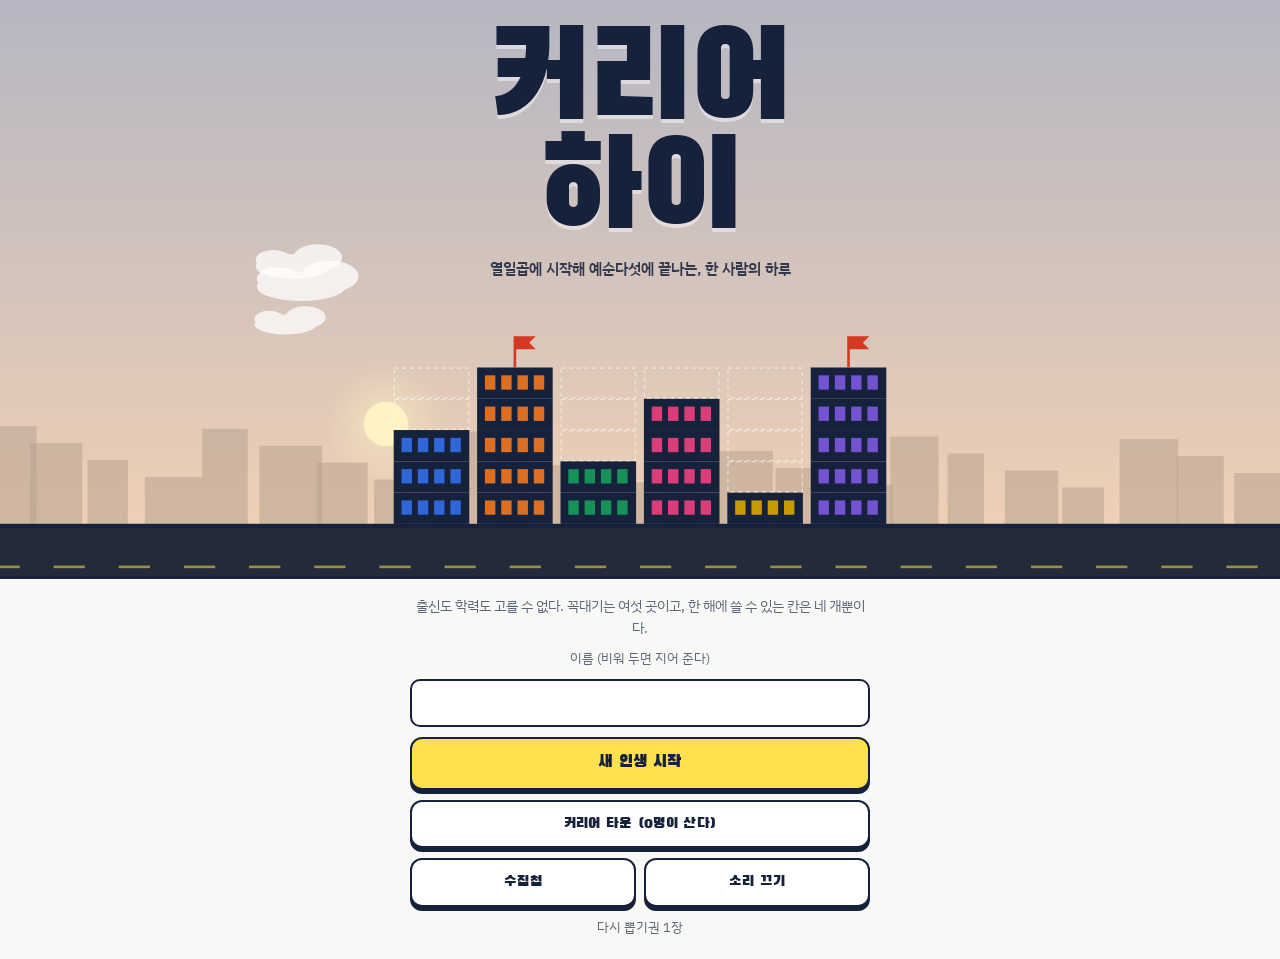
==== commit 30ce9776: "feat: 10판 시작 연도와 시대, 지난 인생의 회사, 타운 집·회사 배치 - 인생마다 시작 연도(1975~2025)와 연도 표시 (통지서, 시계, 한 해 제목, 이력서, 인생 " ====
--- a/index.html
+++ b/index.html
@@ -12,6 +12,8 @@
 <body>
 <div id="app"></div>
 <script src="data.js"></script>
+<script src="jobs2.js"></script>
+<script src="era.js"></script>
 <script src="engine.js"></script>
 <script src="cards.js"></script>
 <script src="ui.js"></script>
--- a/style.css
+++ b/style.css
@@ -513,3 +513,113 @@
 
 .mstats{display:flex;flex-wrap:wrap;gap:4px 10px;font-size:12px;color:var(--muted);border-top:1px dashed var(--rule);border-bottom:1px dashed var(--rule);padding:5px 0}
 .mstats b{color:var(--ink);font-weight:600}
+
+/* ===== 커리어 타운, 인생 요약 ===== */
+.town{min-height:100dvh;display:flex;flex-direction:column}
+.town .hud{grid-template-columns:1fr auto auto}
+.town .who{border-left-color:var(--hl)}
+.town .who span{max-width:60vw}
+.town-stage{grid-area:auto;min-height:max(300px,52dvh)}
+.walkers{position:absolute;inset:0;pointer-events:none}
+.walker{position:absolute;width:46px;margin-left:-23px;display:flex;flex-direction:column;align-items:center;pointer-events:auto;border-radius:8px}
+.walker .fig{display:block;width:46px;transition:transform .2s ease}
+.walker.flip .fig{transform:scaleX(-1)}
+.walker .fig svg{display:block;width:100%;height:auto}
+.walker.walking .fig svg{animation:bob .46s ease-in-out infinite}
+@keyframes bob{50%{transform:translateY(-2.5px)}}
+.walker.walking .leg.l{animation:stepl .46s linear infinite}
+.walker.walking .leg.r{animation:stepl .46s linear infinite reverse}
+.walker .leg{transform-box:fill-box;transform-origin:top center}
+@keyframes stepl{0%{transform:rotate(-22deg)}50%{transform:rotate(22deg)}100%{transform:rotate(-22deg)}}
+.walker .wname{font-size:11px;font-weight:600;color:#f8f9f6;background:rgba(22,33,59,.78);padding:0 6px;border-radius:999px;white-space:nowrap;margin-top:-2px}
+.walker:hover .fig{filter:brightness(1.12)}
+.walker .bub{position:absolute;bottom:calc(100% + 2px);left:50%;transform:translateX(-50%);width:max-content;max-width:150px;background:#fff;color:#16213b;font-size:12px;line-height:1.35;padding:5px 9px;border-radius:10px;border:1.5px solid #16213b;box-shadow:0 3px 0 #16213b;animation:bubin .2s ease both;text-align:left}
+.walker .bub::after{content:"";position:absolute;left:50%;top:100%;margin-left:-5px;border:5px solid transparent;border-top-color:#16213b}
+.walker .bub[hidden]{display:none}
+@keyframes bubin{from{transform:translateX(-50%) scale(.7);opacity:0}}
+.town-empty{position:absolute;left:0;right:0;top:22%;text-align:center;color:#f8f9f6;display:flex;flex-direction:column;gap:6px;padding:0 20px;text-shadow:0 2px 10px rgba(0,0,0,.5)}
+.town-empty b{font-size:26px}
+.town-body{background:var(--paper);border-top:3px solid var(--hud);padding:14px 14px 30px;display:flex;flex-direction:column;gap:12px;flex:1}
+.town-body>*{width:min(760px,100%);margin-left:auto;margin-right:auto}
+.res-grid{display:grid;grid-template-columns:repeat(auto-fill,minmax(150px,1fr));gap:16px 10px}
+.res{display:flex;flex-direction:column;align-items:center;gap:3px;font-size:12px;color:var(--muted);text-align:center;border-radius:8px;padding:4px 2px;transition:transform .12s ease}
+.res:hover{transform:translateY(-3px)}
+.res b{font-family:var(--f-disp);font-weight:400;font-size:16px;color:var(--ink);letter-spacing:.08em;margin-top:4px;border-bottom:3px solid var(--pc)}
+.res-old{display:flex;align-items:center;justify-content:center;width:150px;aspect-ratio:9/5;background:var(--card);border:1px dashed var(--rule);border-radius:6px}
+.mcard.life{width:min(600px,100%)}
+.life-h{font-size:17px;margin-top:6px;border-bottom:2px solid var(--ink);padding-bottom:2px}
+.story-p{font-size:15px;line-height:1.65}
+.timeline{list-style:none;margin:4px 0 0;padding:0 0 0 8px;border-left:2px solid var(--rule);display:flex;flex-direction:column;gap:3px;font-size:13.5px}
+.timeline li{position:relative;display:grid;grid-template-columns:44px 1fr;gap:6px;padding-left:10px}
+.timeline li::before{content:"";position:absolute;left:-14px;top:.5em;width:9px;height:9px;border-radius:50%;background:var(--mc);border:2px solid var(--card)}
+.timeline b{font-weight:600}
+.rankrows{display:flex;flex-direction:column;gap:4px;font-size:13px}
+.rankrow{display:grid;grid-template-columns:38px 78px 1fr;gap:8px;align-items:center}
+.rankrow>span:first-child{font-weight:600}
+.dots5{display:flex;gap:3px}
+.dots5 i{width:12px;height:12px;border:1.5px solid var(--ink);display:block}
+.dots5 i.on{background:var(--pc)}
+.card-strip{display:flex;gap:12px;overflow-x:auto;padding:4px 2px 12px}
+
+/* ===== 9판 ===== */
+.upnext{display:flex;flex-direction:column;gap:6px}
+.up-item{background:var(--card);border-left:4px solid var(--hl);border-radius:6px;padding:6px 9px;box-shadow:var(--lift)}
+.up-h{font-size:13px;line-height:1.3}
+.up-h b{font-family:var(--f-disp);font-weight:400;color:var(--stamp);margin-right:2px}
+.up-item ul{list-style:none;margin:2px 0 0;padding:0;font-size:12.5px;line-height:1.4}
+.up-item li{padding-left:16px;position:relative}
+.up-item li::before{position:absolute;left:0;top:0;font-weight:700}
+.up-item li.ok::before{content:"✓";color:var(--good)}
+.up-item li.no{color:var(--stamp)}
+.up-item li.no::before{content:"!";color:var(--stamp)}
+.desk-up .up-item{box-shadow:none}
+.plannote{color:var(--muted);font-size:12.5px}
+.preview{font-size:13px;display:flex;flex-wrap:wrap;gap:4px 10px;align-items:baseline}
+.preview .up{color:var(--good);font-weight:600}
+.preview .dn{color:var(--stamp);font-weight:600}
+.resultbar{position:relative;background:var(--card);border:2px solid var(--ink);border-radius:10px;padding:8px 30px 8px 10px;font-size:13px;line-height:1.4;animation:fade .25s ease both;display:flex;flex-direction:column;gap:4px}
+.resultbar .x{position:absolute;right:6px;top:4px;font-size:18px;line-height:1;color:var(--muted)}
+.resultbar .chips{display:flex;flex-wrap:wrap;gap:4px}
+.justnow{font-size:12.5px;line-height:1.4;background:color-mix(in oklab,var(--hl) 22%,var(--paper));border-radius:8px;padding:6px 9px}
+.chips.inline{display:inline-flex;flex-wrap:wrap;gap:3px;vertical-align:middle}
+.cause-line{font-size:14px;line-height:1.55;text-align:center;color:var(--muted);max-width:520px;margin:0 auto}
+.goal-wrap{display:flex;flex-direction:column;gap:2px;padding:2px 0}
+.goal-wrap.focus{background:color-mix(in oklab,var(--hl) 45%,transparent);border-radius:6px;padding:4px 6px;margin:0 -6px}
+.gbar{display:block;height:5px;background:color-mix(in oklab,var(--ink) 15%,transparent);border-radius:3px;margin-left:24px;overflow:hidden}
+.gbar i{display:block;height:100%;background:var(--c-life)}
+.ghint{font-size:11.5px;color:var(--muted);margin-left:24px;line-height:1.35}
+.goal em.tagf{color:var(--ink);background:var(--hl);padding:0 5px;border-radius:4px;font-size:11px}
+.rail-block{display:flex;flex-direction:column;gap:6px}
+.recent-log{list-style:none;margin:0;padding:0;display:flex;flex-direction:column;gap:3px;font-size:12.5px;line-height:1.4}
+.recent-log li.shame{color:var(--stamp)}
+.pc small{font-size:11px}
+@media (max-width:520px){
+  .hud-card{display:none}
+  .who span{max-width:58vw}
+  .choice{padding:8px 10px 9px 38px}
+  .choice b{font-size:14px}
+  .choice .key{left:9px;top:9px}
+  .mcard{gap:9px;padding:16px 14px 14px}
+  .mcard .body{font-size:14px}
+  .mstats{display:none}
+  .pc{min-height:58px}
+}
+
+/* ---------- 10판: 연도, 타운의 집과 회사 ---------- */
+.clock .age .yr{display:block;font-style:normal;font-size:11px;font-weight:600;opacity:.75;letter-spacing:.02em;line-height:1;margin-top:1px}
+.clock .age{flex-wrap:wrap}
+th .yr{display:block;font-size:10px;font-weight:500;color:var(--muted);line-height:1}
+.timeline b small{font-size:10px;font-weight:500;opacity:.7}
+.town-stage{--sh:max(300px,52dvh)}
+.street{position:absolute;left:0;right:0;bottom:calc(var(--sh)*.1205);height:0;pointer-events:none}
+.bld{position:absolute;bottom:0;transform:translateX(-50%);--k:1;width:calc(min(var(--sh)*.21,100vw/var(--n,6)*1.05)*var(--k));display:flex;flex-direction:column;align-items:center;justify-content:flex-end;pointer-events:auto;border-radius:4px;z-index:2}
+.bld.back{bottom:calc(var(--sh)*0.035);transform:translateX(-50%) scale(.86);transform-origin:bottom center;z-index:1;filter:brightness(.88)}
+.bld svg{display:block;width:100%;height:auto;filter:drop-shadow(0 2px 0 rgba(22,33,59,.35))}
+.bld.apt{--k:.8}
+.bld.detached{--k:1.2}
+.bld.mansion{--k:1.45}
+.bld.first .bsign{left:0;transform:none}.bld.last .bsign{left:auto;right:0;transform:none}
+.bld:hover svg,.bld:focus-visible svg{filter:brightness(1.1) drop-shadow(0 2px 0 rgba(22,33,59,.35))}
+.bld:focus-visible{outline:2px solid var(--hl);outline-offset:2px}
+.bsign{position:absolute;top:-14px;left:50%;transform:translateX(-50%);font-size:10px;font-weight:700;color:#fff;background:var(--c-biz);padding:0 4px;border-radius:3px;white-space:nowrap;max-width:max(100%,64px);overflow:hidden;text-overflow:ellipsis}
+.walkers{z-index:3}
